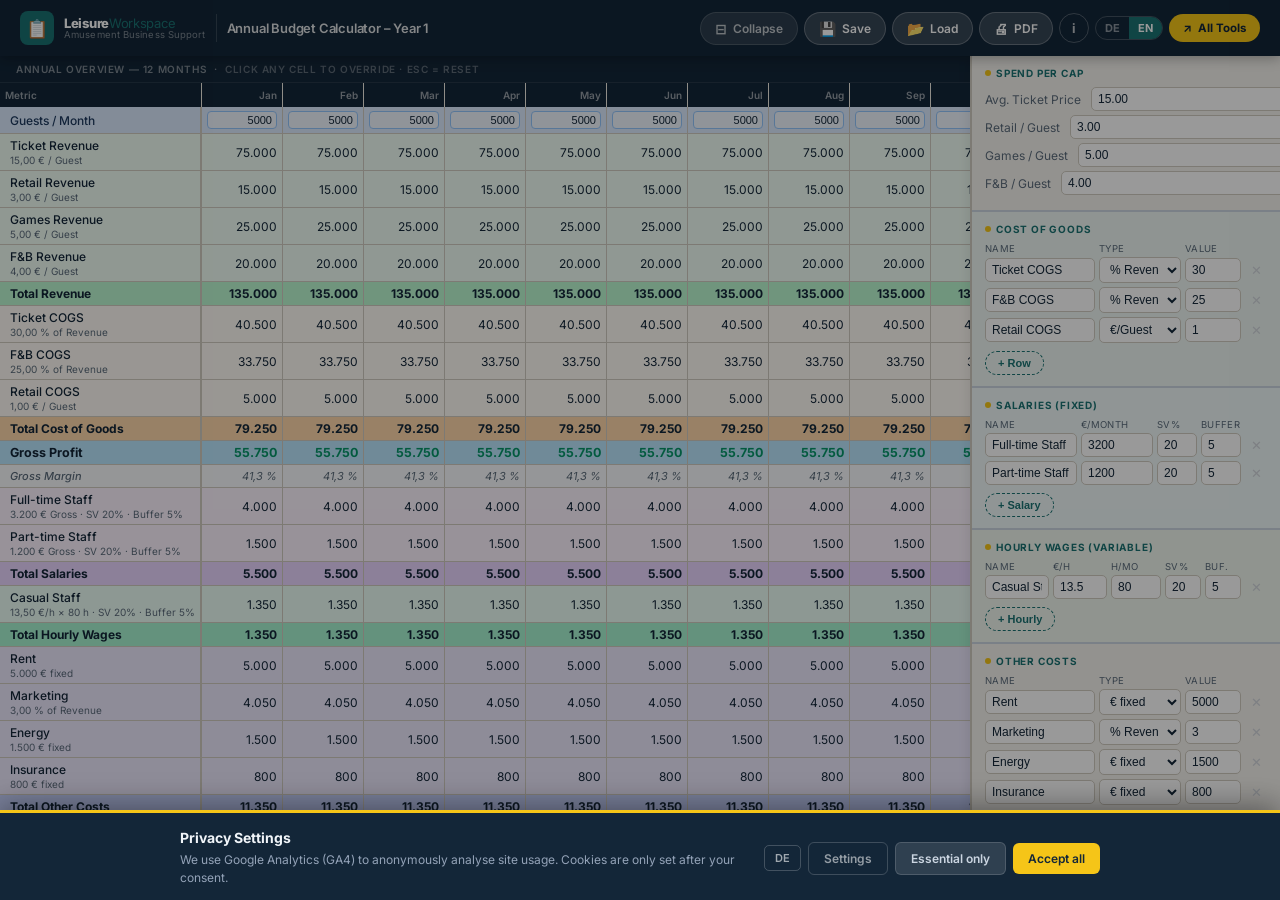
==== index.html @ 8afa0c5a "Redesign UI to match LeisureWorkspace brand + add EN/DE language switcher - Apply LeisureWorkspace c" ====
<!DOCTYPE html>
<html lang="de">
<head>
<meta charset="UTF-8">
<meta name="viewport" content="width=device-width, initial-scale=1.0">
<title>Annual Budget Calculator – LeisureWorkspace</title>
<link rel="preconnect" href="https://fonts.googleapis.com">
<link rel="preconnect" href="https://fonts.gstatic.com" crossorigin>
<link href="https://fonts.googleapis.com/css2?family=Inter:wght@400;500;600;700;800&display=swap" rel="stylesheet">

<!-- ═══ Google Tag (Consent Mode v2) ═══════════════════════════════════
     Ersetze G-XXXXXXXXXX durch deine echte GA4-Measurement-ID.
     Das Skript setzt standardmäßig KEINE Cookies (analytics_storage=denied).
     Cookies werden erst gesetzt, wenn der Nutzer im Banner zustimmt.
 ════════════════════════════════════════════════════════════════════════ -->
<script>
  window.dataLayer = window.dataLayer || [];
  function gtag(){dataLayer.push(arguments);}
  gtag('consent','default',{
    analytics_storage:    'denied',
    ad_storage:           'denied',
    ad_user_data:         'denied',
    ad_personalization:   'denied',
    wait_for_update:       500
  });
</script>
<script async src="https://www.googletagmanager.com/gtag/js?id=G-XXXXXXXXXX"></script>
<script>
  gtag('js', new Date());
  gtag('config','G-XXXXXXXXXX', { anonymize_ip: true });
</script>

<style>
*, *::before, *::after { box-sizing: border-box; margin: 0; padding: 0; }

:root {
  --bg:      #EDEAE0;
  --card:    #ffffff;
  --border:  #D0CBC0;
  --text:    #132638;
  --muted:   #5A6A7A;
  --shadow:  0 2px 8px rgba(19,38,56,.10);

  --lw-navy:   #132638;
  --lw-teal:   #1A7272;
  --lw-yellow: #F5C518;
  --lw-cream:  #EDEAE0;
  --lw-mint:   #C8E6D8;

  --c-guests-bg:#dbeafe; --c-guests-h:#1e3a5f;
  --c-rev-bg:   #f0fdf4;
  --c-rtot-bg:  #bbf7d0; --c-rev-h:#14532d;
  --c-cog-bg:   #fffbf5;
  --c-ctot-bg:  #fed7aa; --c-cog-h:#7c2d12; --c-cog-ac:#ea580c;
  --c-gp-bg:    #bae6fd; --c-gp-h:#0c4a6e;  --c-gp-ac:#0284c7;
  --c-wage-bg:  #fdf4ff;
  --c-stot-bg:  #e9d5ff;
  --c-hourly-bg:#ecfdf5;
  --c-htot-bg:  #a7f3d0;
  --c-opex-bg:  #ede9fe;
  --c-sktot-bg: #c7d2fe;
  --c-otot-bg:  #ddd6fe; --c-opex-h:#4c1d95; --c-opex-ac:#7c3aed;
  --c-ebitda-bg:#d1fae5; --c-ebitda-ac:#059669; --c-neg:#dc2626;
  --c-invest-bg:#f1f5f9;
  --c-cumul-bg: #e0f2fe;
  --c-roi-bg:   #fef9c3;
  --c-tot-col:  #e2e8f0;
}

/* ── App shell ──────────────────────────────────────── */
html, body { height: 100%; overflow: hidden; }
body {
  font-family: 'Inter', system-ui, -apple-system, sans-serif;
  font-size: 13px;
  color: var(--text);
  background: var(--bg);
  display: flex;
  flex-direction: column;
}

/* ── Top bar (LeisureWorkspace style) ───────────────── */
.topbar {
  flex-shrink: 0;
  display: flex;
  align-items: center;
  gap: 10px;
  height: 56px;
  padding: 0 20px;
  background: var(--lw-navy);
  color: #f1f5f9;
  box-shadow: 0 2px 12px rgba(0,0,0,.30);
  z-index: 50;
}

/* Logo block */
.lw-logo {
  display: flex; align-items: center; gap: 10px;
  flex-shrink: 0; text-decoration: none;
}
.lw-logo-icon {
  width: 34px; height: 34px; flex-shrink: 0;
  background: var(--lw-teal); border-radius: 8px;
  display: flex; align-items: center; justify-content: center;
  font-size: 18px;
}
.lw-logo-text { line-height: 1.1; }
.lw-logo-name {
  font-size: 13px; font-weight: 800; color: #fff;
  letter-spacing: -.3px;
}
.lw-logo-name span { color: var(--lw-teal); font-weight: 400; }
.lw-logo-sub {
  font-size: 9.5px; color: rgba(255,255,255,.45);
  font-weight: 400; letter-spacing: .1px;
}

.topbar-divider {
  width: 1px; height: 28px; background: rgba(255,255,255,.15);
  flex-shrink: 0;
}

.topbar-title {
  font-size: 13px; font-weight: 600;
  color: rgba(255,255,255,.85);
  letter-spacing: -.2px;
  margin-right: auto;
  white-space: nowrap; overflow: hidden; text-overflow: ellipsis;
}

/* Info button */
.btn-info {
  display: inline-flex; align-items: center; justify-content: center;
  width: 30px; height: 30px; flex-shrink: 0;
  border: 1.5px solid rgba(255,255,255,.25); border-radius: 50%;
  background: transparent; color: rgba(255,255,255,.7);
  font-size: 13px; font-weight: 700; font-family: inherit;
  cursor: pointer; transition: border-color .15s, color .15s;
}
.btn-info:hover { border-color: var(--lw-yellow); color: var(--lw-yellow); }

/* Language toggle */
.btn-lang {
  display: inline-flex; align-items: center; gap: 0;
  border: 1.5px solid rgba(255,255,255,.2); border-radius: 20px;
  overflow: hidden; flex-shrink: 0;
}
.btn-lang-opt {
  padding: 4px 9px; border: none; background: transparent;
  color: rgba(255,255,255,.5); font-size: 11px; font-weight: 700;
  font-family: inherit; cursor: pointer; transition: background .12s, color .12s;
}
.btn-lang-opt.active { background: var(--lw-teal); color: #fff; }

/* Back to menu button */
.btn-back {
  display: inline-flex; align-items: center; gap: 6px;
  padding: 7px 14px; border: none; border-radius: 22px;
  background: var(--lw-yellow); color: var(--lw-navy);
  font-size: 11.5px; font-weight: 700; font-family: inherit;
  cursor: pointer; white-space: nowrap; flex-shrink: 0;
  text-decoration: none; transition: filter .12s, transform .08s;
}
.btn-back:hover  { filter: brightness(.92); }
.btn-back:active { transform: scale(.95); }

/* ── Action buttons ─────────────────────────────────── */
.btn-act {
  display: inline-flex; align-items: center; gap: 6px;
  padding: 7px 14px;
  border: none; border-radius: 22px;
  font-size: 12px; font-weight: 600; font-family: inherit;
  cursor: pointer; white-space: nowrap;
  transition: filter .12s, transform .08s;
}
.btn-act:hover  { filter: brightness(.88); }
.btn-act:active { transform: scale(.95); }
.btn-act--save   { background: rgba(255,255,255,.15); color: #fff; border: 1.5px solid rgba(255,255,255,.25); }
.btn-act--load   { background: rgba(255,255,255,.15); color: #fff; border: 1.5px solid rgba(255,255,255,.25); }
.btn-act--pdf    { background: rgba(255,255,255,.15); color: #fff; border: 1.5px solid rgba(255,255,255,.25); }
.btn-act--toggle { background: rgba(255,255,255,.10); color: rgba(255,255,255,.7); border: 1.5px solid rgba(255,255,255,.15); }
.btn-act .ico    { font-size: 14px; }

/* ── App body ───────────────────────────────────────── */
.app-body {
  flex: 1;
  display: flex;
  min-height: 0;
  overflow: hidden;
}

/* ── Table panel (left) ─────────────────────────────── */
.table-panel {
  flex: 1;
  min-width: 0;
  display: flex;
  flex-direction: column;
  overflow: hidden;
}

.panel-hdr {
  flex-shrink: 0;
  padding: 7px 16px;
  background: var(--lw-navy);
  color: rgba(255,255,255,.45);
  font-size: 10px;
  font-weight: 600;
  text-transform: uppercase;
  letter-spacing: .6px;
  border-bottom: 1px solid rgba(255,255,255,.08);
}

.tbl-wrap {
  flex: 1;
  overflow: auto;
  -webkit-overflow-scrolling: touch;
}

.ov-hint {
  flex-shrink: 0;
  padding: 4px 14px;
  font-size: 10px;
  color: var(--muted);
  font-style: italic;
  background: var(--bg);
  border-top: 1px solid var(--border);
  min-height: 22px;
}

/* ── Table ──────────────────────────────────────────── */
table {
  border-collapse: collapse;
  min-width: 880px;
  width: 100%;
  font-size: 12px;
}

thead th {
  position: sticky; top: 0; z-index: 3;
  background: var(--lw-navy); color: rgba(255,255,255,.55);
  font-size: 10px; font-weight: 600;
  padding: 6px 5px;
  text-align: right; white-space: nowrap;
  border-right: 1px solid rgba(255,255,255,.08);
}
thead th:first-child {
  text-align: left;
  position: sticky; left: 0; z-index: 4;
  min-width: 160px;
  background: var(--lw-navy);
}
thead th.th-tot { background: #0A1E2E; color: #e2e8f0; }

tbody td {
  padding: 4px 5px; text-align: right; white-space: nowrap;
  border-right: 1px solid var(--border);
  border-bottom: 1px solid var(--border);
}
tbody td:first-child {
  text-align: left;
  position: sticky; left: 0;
  font-weight: 500; z-index: 1;
  border-right: 2px solid var(--border);
  padding-left: 10px;
}
tbody td.td-tot { background: var(--c-tot-col) !important; font-weight: 700; }
tbody td.neg    { color: var(--c-neg); }
tbody td.pos    { color: var(--c-ebitda-ac); }

/* guest inputs */
td.td-g input {
  width: 70px; padding: 2px 4px;
  font-size: 11px; text-align: right;
  border: 1px solid #93c5fd; border-radius: 4px;
  background: #eff6ff;
}

/* overridable cells */
td.ov-cell { cursor: pointer; }
td.ov-cell:hover { filter: brightness(.94); }
td.ov-cell.overridden { background: #fefce8 !important; }
td.ov-cell.overridden::after { content:'✎'; font-size:8px; opacity:.4; margin-left:2px; vertical-align:super; }
td.ov-cell.editing { background:#fff9c4 !important; padding:0 !important; }
td.ov-cell.editing input {
  width:100%; height:100%; padding:4px 5px; text-align:right;
  border:2px solid #f59e0b; border-radius:0; background:#fff9c4;
  font:inherit; -moz-appearance:textfield;
}
td.ov-cell.editing input::-webkit-inner-spin-button,
td.ov-cell.editing input::-webkit-outer-spin-button { -webkit-appearance:none; }

/* label hint (param sub-line) */
.lbl-hint {
  display: block; font-size: 10px; font-weight: 400;
  color: var(--muted); margin-top: 1px;
}

/* Row colours */
tr.tr-guests td { background: var(--c-guests-bg); color: var(--c-guests-h); }
tr.tr-rev    td { background: var(--c-rev-bg); }
tr.tr-rtot   td { background: var(--c-rtot-bg); font-weight:700; }
tr.tr-cog    td { background: var(--c-cog-bg); }
tr.tr-ctot   td { background: var(--c-ctot-bg); font-weight:700; }
tr.tr-gp     td { background: var(--c-gp-bg);  font-weight:700; font-size:12.5px; }
tr.tr-margin td { background: #f8fafc; color:var(--muted); font-style:italic; font-size:11px; }
tr.tr-wage   td { background: var(--c-wage-bg); }
tr.tr-stot   td { background: var(--c-stot-bg); font-weight:700; }
tr.tr-hourly td { background: var(--c-hourly-bg); }
tr.tr-htot   td { background: var(--c-htot-bg);  font-weight:700; }
tr.tr-opex   td { background: var(--c-opex-bg); }
tr.tr-sktot  td { background: var(--c-sktot-bg); font-weight:700; }
tr.tr-otot   td { background: var(--c-otot-bg); font-weight:700; font-size:12.5px; }
tr.tr-ebitda td { background: var(--c-ebitda-bg); font-weight:700; font-size:13px; }
tr.tr-sep    td { background: var(--lw-navy); height:4px; padding:0; }
tr.tr-invest td { background: var(--c-invest-bg); color:var(--muted); }
tr.tr-cumul  td { background: var(--c-cumul-bg); font-weight:600; }
tr.tr-roi    td { background: var(--c-roi-bg); font-weight:600; }
tr.tr-roi td.payback { background:#fbbf24 !important; color:#78350f; font-weight:700; }

/* sticky-col bg inherits row colour */
tr.tr-guests td:first-child { background:var(--c-guests-bg); }
tr.tr-rev    td:first-child { background:var(--c-rev-bg); }
tr.tr-rtot   td:first-child { background:var(--c-rtot-bg); }
tr.tr-cog    td:first-child { background:var(--c-cog-bg); }
tr.tr-ctot   td:first-child { background:var(--c-ctot-bg); }
tr.tr-gp     td:first-child { background:var(--c-gp-bg); }
tr.tr-margin td:first-child { background:#f8fafc; }
tr.tr-wage   td:first-child { background:var(--c-wage-bg); }
tr.tr-stot   td:first-child { background:var(--c-stot-bg); }
tr.tr-hourly td:first-child { background:var(--c-hourly-bg); }
tr.tr-htot   td:first-child { background:var(--c-htot-bg); }
tr.tr-opex   td:first-child { background:var(--c-opex-bg); }
tr.tr-sktot  td:first-child { background:var(--c-sktot-bg); }
tr.tr-otot   td:first-child { background:var(--c-otot-bg); }
tr.tr-ebitda td:first-child { background:var(--c-ebitda-bg); }
tr.tr-invest td:first-child { background:var(--c-invest-bg); }
tr.tr-cumul  td:first-child { background:var(--c-cumul-bg); }
tr.tr-roi    td:first-child { background:var(--c-roi-bg); }

/* total-col accent */
tr.tr-guests td.td-tot { background:#bfdbfe !important; }
tr.tr-rtot   td.td-tot { background:#86efac !important; }
tr.tr-ctot   td.td-tot { background:#fdba74 !important; }
tr.tr-gp     td.td-tot { background:#7dd3fc !important; }
tr.tr-stot   td.td-tot { background:#d8b4fe !important; }
tr.tr-htot   td.td-tot { background:#6ee7b7 !important; }
tr.tr-sktot  td.td-tot { background:#a5b4fc !important; }
tr.tr-otot   td.td-tot { background:#c4b5fd !important; }
tr.tr-ebitda td.td-tot { background:#6ee7b7 !important; }
tr.tr-cumul  td.td-tot { background:#7dd3fc !important; }
tr.tr-roi    td.td-tot { background:#fde68a !important; }

/* ── Collapse detail rows ───────────────────────────── */
#tblBody.collapsed tr.tr-rev,
#tblBody.collapsed tr.tr-cog,
#tblBody.collapsed tr.tr-wage,
#tblBody.collapsed tr.tr-stot,
#tblBody.collapsed tr.tr-hourly,
#tblBody.collapsed tr.tr-htot,
#tblBody.collapsed tr.tr-opex,
#tblBody.collapsed tr.tr-sktot,
#tblBody.collapsed tr.tr-margin { display: none; }

/* ── Config sidebar (right) ─────────────────────── */
.config-bar {
  width: 310px;
  flex-shrink: 0;
  overflow-y: auto;
  background: var(--card);
  border-left: 2px solid var(--border);
  box-shadow: -3px 0 10px rgba(0,0,0,.07);
}

.cfg-section {
  padding: 11px 13px;
  border-bottom: 2px solid #cbd5e1;
}
.cfg-section:last-child { border-bottom: none; }

/* Per-section background colours – LeisureWorkspace palette */
.config-bar > .cfg-section:nth-child(1) { background: #F5F3EE; } /* Spend per Cap – cream */
.config-bar > .cfg-section:nth-child(2) { background: #EDF6F2; } /* Wareneinsatz – mint */
.config-bar > .cfg-section:nth-child(3) { background: #EFF8F8; } /* Gehälter – teal-tint */
.config-bar > .cfg-section:nth-child(4) { background: #F0F7EF; } /* Variable Löhne – soft green */
.config-bar > .cfg-section:nth-child(5) { background: #F5F3EE; } /* Sonstige Kosten – cream */
.config-bar > .cfg-section:nth-child(6) { background: #FDF9E8; } /* Investition – yellow-tint */

.cfg-title {
  font-size: 10px; font-weight: 700;
  text-transform: uppercase; letter-spacing: .8px;
  color: var(--lw-teal);
  margin-bottom: 8px;
  display: flex; align-items: center; gap: 5px;
}
.cfg-title::before {
  content: ''; display: inline-block;
  width: 6px; height: 6px; border-radius: 50%;
  background: var(--lw-yellow); flex-shrink: 0;
}
.cfg-title--cog  { color: var(--lw-teal); }
.cfg-title--opex { color: var(--lw-teal); }
.cfg-title--wage { color: var(--lw-teal); }

/* label + input pairs */
.cfg-field {
  display: flex; align-items: center; gap: 8px;
  margin-bottom: 4px;
}
.cfg-field label {
  flex: 1; font-size: 12px; color: var(--muted);
  text-align: right; padding-right: 2px;
  white-space: nowrap;
}
.cfg-field input { width: 50px; flex-shrink: 0; }

/* dynamic rows in sidebar */
.drow { display: grid; gap: 4px; margin-bottom: 4px; align-items: center; }
.drow--std    { grid-template-columns: 1fr 82px 56px 22px; }
.drow--salary { grid-template-columns: 1fr 72px 40px 40px 22px; }
.drow--hourly { grid-template-columns: 1fr 54px 50px 36px 36px 22px; }

.col-hd {
  display: grid; gap: 4px; margin-bottom: 3px;
  font-size: 9.5px; color: var(--muted);
  text-transform: uppercase; letter-spacing: .3px;
}
.col-hd--std    { grid-template-columns: 1fr 82px 56px 22px; }
.col-hd--salary { grid-template-columns: 1fr 72px 40px 40px 22px; }
.col-hd--hourly { grid-template-columns: 1fr 54px 50px 36px 36px 22px; }

/* inputs */
input[type="number"], input[type="text"], select {
  width: 100%; padding: 4px 6px;
  border: 1px solid var(--border); border-radius: 5px;
  font-size: 12px; background: #fff; color: var(--text);
  -moz-appearance: textfield;
}
input[type="number"]::-webkit-inner-spin-button,
input[type="number"]::-webkit-outer-spin-button { -webkit-appearance: none; }
input:focus, select:focus { outline: none; border-color: #94a3b8; }

.btn-del {
  border: none; background: none; cursor: pointer;
  color: #d1d5db; font-size: 13px; padding: 2px;
  border-radius: 4px; line-height: 1;
  display: flex; align-items: center; justify-content: center;
  transition: color .12s, background .12s;
}
.btn-del:hover { color: var(--c-neg); background: #fee2e2; }

.btn-add {
  display: inline-flex; align-items: center; gap: 4px;
  padding: 5px 12px; border: 1.5px dashed var(--lw-teal);
  border-radius: 20px; font-size: 11px; font-weight: 600;
  cursor: pointer; background: transparent; color: var(--lw-teal);
  transition: background .12s; margin-top: 4px;
}
.btn-add:hover { background: rgba(26,114,114,.07); }
.btn-add--cog  { border-color: var(--lw-teal); color: var(--lw-teal); }
.btn-add--opex { border-color: var(--lw-teal); color: var(--lw-teal); }
.btn-add--wage { border-color: var(--lw-teal); color: var(--lw-teal); }

/* ── Toast ──────────────────────────────────────── */
.toast {
  position: fixed; bottom: 24px; left: 50%;
  transform: translateX(-50%);
  padding: 8px 20px; border-radius: 9px;
  font-size: 12px; font-weight: 500; color: #fff;
  z-index: 9999; pointer-events: none; white-space: nowrap;
  animation: tin .18s ease, tout .28s ease 1.8s forwards;
}
.toast--ok  { background: #1e293b; }
.toast--err { background: var(--c-neg); }
@keyframes tin  { from { opacity:0; transform:translateX(-50%) translateY(6px); } to { opacity:1; transform:translateX(-50%) translateY(0); } }
@keyframes tout { from { opacity:1; } to { opacity:0; } }

/* ── Info Modal ─────────────────────────────────── */
.info-overlay {
  position: fixed; inset: 0; z-index: 9100;
  background: rgba(19,38,56,.55);
  display: flex; align-items: center; justify-content: center;
  padding: 20px;
}
.info-modal {
  background: #fff; border-radius: 16px;
  max-width: 520px; width: 100%;
  box-shadow: 0 20px 60px rgba(19,38,56,.3);
  overflow: hidden;
  animation: modal-in .2s ease;
}
@keyframes modal-in { from { opacity:0; transform:translateY(10px); } to { opacity:1; transform:translateY(0); } }
.info-modal-hdr {
  background: var(--lw-navy); color: #fff;
  padding: 20px 24px 18px;
  display: flex; align-items: flex-start; gap: 14px;
}
.info-modal-icon {
  width: 40px; height: 40px; flex-shrink: 0;
  background: var(--lw-teal); border-radius: 10px;
  display: flex; align-items: center; justify-content: center;
  font-size: 20px;
}
.info-modal-title { font-size: 17px; font-weight: 800; letter-spacing: -.3px; margin-bottom: 2px; }
.info-modal-sub   { font-size: 11px; color: rgba(255,255,255,.5); font-weight: 400; }
.info-modal-close {
  margin-left: auto; flex-shrink: 0;
  background: rgba(255,255,255,.12); border: none; border-radius: 50%;
  width: 28px; height: 28px; display: flex; align-items: center; justify-content: center;
  color: rgba(255,255,255,.7); font-size: 14px; cursor: pointer;
  transition: background .12s;
}
.info-modal-close:hover { background: rgba(255,255,255,.22); }
.info-modal-body { padding: 22px 24px 24px; }
.info-label {
  font-size: 9.5px; font-weight: 700; text-transform: uppercase;
  letter-spacing: .8px; color: var(--lw-teal); margin-bottom: 5px;
  display: flex; align-items: center; gap: 5px;
}
.info-label::before {
  content: ''; display: inline-block;
  width: 5px; height: 5px; border-radius: 50%; background: var(--lw-yellow);
}
.info-section { margin-bottom: 16px; }
.info-section p { font-size: 13px; line-height: 1.6; color: var(--muted); }
.info-section strong { color: var(--text); }
.info-modal-footer {
  border-top: 1px solid var(--border);
  padding: 14px 24px;
  display: flex; gap: 10px; align-items: center;
}
.info-footer-logo {
  font-size: 11px; color: var(--muted); margin-right: auto;
}
.info-footer-logo strong { color: var(--lw-navy); }
.btn-lw-primary {
  display: inline-flex; align-items: center; gap: 6px;
  padding: 8px 16px; border: none; border-radius: 22px;
  background: var(--lw-yellow); color: var(--lw-navy);
  font-size: 12px; font-weight: 700; font-family: inherit;
  cursor: pointer; text-decoration: none;
  transition: filter .12s;
}
.btn-lw-primary:hover { filter: brightness(.92); }

/* ── Cookie Banner ──────────────────────────────── */
.cb-overlay {
  position: fixed; inset: 0; z-index: 9000;
  background: rgba(0,0,0,.4);
  display: flex; align-items: flex-end;
}
.cb-banner {
  width: 100%;
  background: var(--lw-navy); color: #f1f5f9;
  border-top: 3px solid var(--lw-yellow);
  box-shadow: 0 -4px 28px rgba(0,0,0,.4);
  font-size: 13px;
  animation: cb-up .2s ease;
}
@keyframes cb-up { from { transform:translateY(100%); } to { transform:translateY(0); } }

.cb-inner {
  max-width: 960px; margin: 0 auto;
  padding: 16px 20px 12px;
  display: flex; gap: 20px; align-items: center; flex-wrap: wrap;
}
.cb-text { flex: 1; min-width: 220px; }
.cb-title { font-size: 14px; font-weight: 700; margin-bottom: 5px; }
.cb-desc  { font-size: 12px; color: #94a3b8; line-height: 1.55; }
.cb-desc a { color: #60a5fa; }

.cb-actions {
  display: flex; gap: 7px; flex-wrap: wrap;
  flex-shrink: 0; align-items: center;
}
.cb-btn {
  padding: 8px 15px; border: none; border-radius: 6px;
  font-size: 12px; font-weight: 600; font-family: inherit;
  cursor: pointer; white-space: nowrap; transition: filter .12s;
}
.cb-btn:hover { filter: brightness(.88); }
.cb-btn--accept   { background: var(--lw-yellow); color: var(--lw-navy); }
.cb-btn--reject   { background: rgba(255,255,255,.12); color: #cbd5e1; border: 1px solid rgba(255,255,255,.15); }
.cb-btn--settings { background: transparent; color: rgba(255,255,255,.55); border: 1px solid rgba(255,255,255,.18); }
.cb-btn--save     { background: var(--lw-teal); color: #fff; }
.cb-btn--lang     { background: transparent; color: rgba(255,255,255,.6); border: 1px solid rgba(255,255,255,.2);
                    font-size: 11px; padding: 5px 10px; border-radius: 5px; }

.cb-settings {
  max-width: 960px; margin: 0 auto;
  padding: 0 20px 14px;
  border-top: 1px solid #334155;
}
.cb-cat {
  display: flex; align-items: flex-start; gap: 14px;
  padding: 11px 0; border-bottom: 1px solid rgba(255,255,255,.08);
}
.cb-cat:last-child { border-bottom: none; }
.cb-cat-info { flex: 1; }
.cb-cat-name { font-size: 12px; font-weight: 600; margin-bottom: 3px; }
.cb-cat-desc { font-size: 11px; color: #64748b; line-height: 1.45; }
.cb-cat-desc a { color: #60a5fa; }
.cb-settings-footer {
  padding-top: 10px; display: flex; justify-content: flex-end; gap: 8px;
}

/* Toggle switch */
.cb-toggle { flex-shrink: 0; position: relative; width: 38px; height: 22px; margin-top: 1px; }
.cb-toggle input { opacity:0; width:0; height:0; }
.cb-slider {
  position: absolute; inset: 0; cursor: pointer;
  background: #334155; border-radius: 22px; transition: background .2s;
}
.cb-slider::before {
  content:''; position:absolute;
  left:3px; top:3px; width:16px; height:16px;
  border-radius:50%; background:#fff; transition:transform .2s;
}
.cb-toggle input:checked  + .cb-slider               { background: var(--lw-teal); }
.cb-toggle input:checked  + .cb-slider::before        { transform: translateX(16px); }
.cb-toggle input:disabled + .cb-slider                { opacity: .55; cursor: not-allowed; }

/* Reopen pill */
.cb-reopen {
  position: fixed; bottom: 14px; left: 14px; z-index: 8999;
  background: var(--lw-navy); color: rgba(255,255,255,.6);
  border: 1px solid rgba(255,255,255,.15); border-radius: 22px;
  padding: 6px 13px; font-size: 11px; font-weight: 600;
  cursor: pointer; display: flex; align-items: center; gap: 6px;
  box-shadow: 0 2px 8px rgba(0,0,0,.3); transition: filter .12s;
}
.cb-reopen:hover { filter: brightness(1.2); }

/* ── Mobile bottom tab bar (hidden on desktop) ──────── */
.mobile-tabbar {
  display: none;
  flex-shrink: 0;
  background: var(--lw-navy);
  border-top: 1px solid rgba(255,255,255,.08);
  z-index: 45;
}
.mob-tab {
  flex: 1; padding: 9px 8px 7px;
  display: flex; flex-direction: column; align-items: center; gap: 3px;
  border: none; border-top: 2.5px solid transparent;
  background: transparent; color: rgba(255,255,255,.4);
  font-size: 10px; font-weight: 600; font-family: inherit;
  cursor: pointer; text-transform: uppercase; letter-spacing: .4px;
  transition: color .12s;
}
.mob-tab.active { color: var(--lw-yellow); border-top-color: var(--lw-yellow); }
.mob-tab-ico { font-size: 18px; line-height: 1.1; }

/* ── Mobile layout ──────────────────────────────────── */
@media (max-width: 768px) {
  html, body { height: 100dvh; }

  /* Compact topbar */
  .topbar { padding: 0 10px; gap: 5px; height: 50px; }
  .topbar-title { font-size: 11px; letter-spacing: -.2px; }
  .lw-logo-sub { display: none; }
  .lw-logo-name { font-size: 11px; }
  .lw-logo-icon { width: 28px; height: 28px; font-size: 15px; }
  .topbar-divider { display: none; }
  .btn-back { padding: 5px 10px; font-size: 10px; }
  .btn-act { padding: 6px 9px; font-size: 11px; gap: 3px; }
  .btn-lbl { display: none; } /* icon-only on mobile */

  /* Stack panels, each fills the full remaining body */
  .app-body { flex-direction: column; overflow: visible; }
  .table-panel { flex: 1; min-height: 0; }

  /* Config bar: full-width, hidden by default on mobile */
  .config-bar {
    width: 100%; border-left: none;
    border-top: 2px solid var(--border);
    display: none; flex: 1; min-height: 0;
  }
  .config-bar.mob-show { display: block; overflow-y: auto; }

  /* Hide table panel when config tab is active */
  .table-panel.mob-hide { display: none; }

  /* Show mobile tab bar */
  .mobile-tabbar { display: flex; }

  /* Cookie pill sits above the tab bar */
  .cb-reopen { bottom: 62px; }

  /* Smaller table cells */
  table { font-size: 11px; min-width: 540px; }
  thead th { font-size: 9px; padding: 4px 3px; }
  tbody td { font-size: 11px; padding: 3px 4px; }
  tbody td:first-child { min-width: 120px; font-size: 10px; padding-left: 7px; }
  td.td-g input { width: 56px; font-size: 10px; }
  .lbl-hint { display: none; } /* save space on mobile */

  /* Compact config sections */
  .cfg-section { padding: 9px 11px; }
  .panel-hdr { font-size: 9px; }
}

/* ── Print / PDF ────────────────────────────────── */
@media print {
  @page { size: A4 landscape; margin: 5mm 7mm; }

  * { -webkit-print-color-adjust: exact !important; print-color-adjust: exact !important; }

  html, body {
    height: auto !important; overflow: visible !important;
    background: #fff !important; font-size: 9px;
  }

  .topbar { background: var(--lw-navy) !important; height: auto; padding: 5px 12px; }
  .topbar-title { font-size: 12px; color: #f1f5f9 !important; }
  .topbar-actions, .no-print { display: none !important; }

  .app-body { display: block; height: auto; overflow: visible; }

  .config-bar { display: none !important; }

  /* Show table panel even if mobile hid it */
  .table-panel, .table-panel.mob-hide { display: block !important; overflow: visible; height: auto; }
  .panel-hdr { padding: 4px 10px; font-size: 8.5px; }
  .tbl-wrap { overflow: visible; height: auto; }
  .ov-hint { display: none; }

  table {
    min-width: unset !important; width: 100% !important;
    font-size: 8.5px !important;
    break-inside: avoid; page-break-inside: avoid;
  }
  thead th { position: static !important; padding: 3px 3px !important; font-size: 8px !important; background: #132638 !important; color: #94a3b8 !important; }
  tbody td { position: static !important; padding: 2px 3px !important; font-size: 8.5px !important; }
  tbody td:first-child { min-width: unset !important; max-width: 140px; font-size: 8px !important; }
  .lbl-hint { display: none !important; }
  td.td-g input { border: none !important; background: transparent !important; width: 46px !important; font-size: 8px !important; pointer-events: none; }
  td.ov-cell.overridden::after { display: none !important; }

  /* keep all rows visible in print regardless of collapse state */
  #tblBody.collapsed tr.tr-rev,
  #tblBody.collapsed tr.tr-cog,
  #tblBody.collapsed tr.tr-wage,
  #tblBody.collapsed tr.tr-stot,
  #tblBody.collapsed tr.tr-hourly,
  #tblBody.collapsed tr.tr-htot,
  #tblBody.collapsed tr.tr-opex,
  #tblBody.collapsed tr.tr-sktot,
  #tblBody.collapsed tr.tr-margin { display: table-row !important; }

  tr.tr-guests td { background: #dbeafe !important; }
  tr.tr-rev    td { background: #f0fdf4 !important; }
  tr.tr-rtot   td { background: #bbf7d0 !important; }
  tr.tr-cog    td { background: #fffbf5 !important; }
  tr.tr-ctot   td { background: #fed7aa !important; }
  tr.tr-gp     td { background: #bae6fd !important; }
  tr.tr-margin td { background: #f8fafc !important; }
  tr.tr-wage   td { background: #fdf4ff !important; }
  tr.tr-stot   td { background: #e9d5ff !important; }
  tr.tr-hourly td { background: #ecfdf5 !important; }
  tr.tr-htot   td { background: #a7f3d0 !important; }
  tr.tr-opex   td { background: #ede9fe !important; }
  tr.tr-sktot  td { background: #c7d2fe !important; }
  tr.tr-otot   td { background: #ddd6fe !important; }
  tr.tr-ebitda td { background: #d1fae5 !important; }
  tr.tr-sep    td { background: #132638 !important; }
  tr.tr-invest td { background: #f1f5f9 !important; }
  tr.tr-cumul  td { background: #e0f2fe !important; }
  tr.tr-roi    td { background: #fef9c3 !important; }
  tbody td.td-tot { background: #e2e8f0 !important; }
}
</style>
</head>
<body>

<!-- ════════════ TOP BAR ════════════ -->
<header class="topbar">
  <!-- Logo -->
  <a class="lw-logo no-print" href="https://leisureworkspace.com" target="_blank" rel="noopener" title="LeisureWorkspace">
    <div class="lw-logo-icon">📋</div>
    <div class="lw-logo-text">
      <div class="lw-logo-name">Leisure<span>Workspace</span></div>
      <div class="lw-logo-sub">Amusement Business Support</div>
    </div>
  </a>
  <div class="topbar-divider no-print"></div>

  <!-- Tool title -->
  <span class="topbar-title" id="headerTitle">Annual Budget Calculator – Year 1</span>

  <!-- Actions -->
  <div class="topbar-actions no-print" style="display:flex;gap:6px;align-items:center;flex-shrink:0;">
    <button class="btn-act btn-act--toggle" id="collapseBtn" onclick="toggleCollapse()">
      <span class="ico">⊟</span><span class="btn-lbl" id="lblCollapse"> Einklappen</span>
    </button>
    <button class="btn-act btn-act--save" onclick="saveData()">
      <span class="ico">💾</span><span class="btn-lbl" id="lblSave"> Speichern</span>
    </button>
    <button class="btn-act btn-act--load" onclick="el('fileInput').click()">
      <span class="ico">📂</span><span class="btn-lbl" id="lblLoad"> Laden</span>
    </button>
    <input type="file" id="fileInput" accept=".json" style="display:none" onchange="loadData(event)">
    <button class="btn-act btn-act--pdf" onclick="exportPDF()">
      <span class="ico">🖨</span><span class="btn-lbl" id="lblPdf"> PDF</span>
    </button>

    <!-- Info button -->
    <button class="btn-info" onclick="showInfoModal()" id="infoBtn" title="Info">i</button>

    <!-- Language toggle -->
    <div class="btn-lang" role="group">
      <button class="btn-lang-opt" id="langDE" onclick="setLang('de')">DE</button>
      <button class="btn-lang-opt" id="langEN" onclick="setLang('en')">EN</button>
    </div>

    <!-- Back to menu -->
    <a class="btn-back" href="https://leisureworkspace.com" target="_blank" rel="noopener" id="btnBack">
      ↗ <span id="lblBack">Tools</span>
    </a>
  </div>
</header>

<!-- ════════════ INFO MODAL ════════════ -->
<div id="infoOverlay" class="info-overlay" style="display:none" role="dialog" aria-modal="true" onclick="if(event.target===this)hideInfoModal()">
  <div class="info-modal">
    <div class="info-modal-hdr">
      <div class="info-modal-icon">📊</div>
      <div>
        <div class="info-modal-title" id="infoTitle">Annual Budget Calculator</div>
        <div class="info-modal-sub" id="infoSub">LeisureWorkspace · Amusement Business Support</div>
      </div>
      <button class="info-modal-close" onclick="hideInfoModal()">✕</button>
    </div>
    <div class="info-modal-body">
      <div class="info-section">
        <div class="info-label" id="infoAboutLabel">About this tool</div>
        <p id="infoAboutText">Plan your first year of operations month by month. Enter guest numbers, spend per cap, wages and costs — the calculator gives you revenue, gross profit, EBITDA and ROI at a glance. Click any cell to override a value manually.</p>
      </div>
      <div class="info-section">
        <div class="info-label" id="infoMakerLabel">About the maker</div>
        <p id="infoMakerText"><strong>Stefan Burian</strong> — 20+ years of leisure attraction experience across operations, people development and guest experience. LeisureWorkspace translates that practical knowledge into tools other attraction professionals can use.</p>
      </div>
    </div>
    <div class="info-modal-footer">
      <span class="info-footer-logo"><strong>Leisure</strong>Workspace · Amusement Business Support</span>
      <a class="btn-lw-primary" href="https://leisureworkspace.com" target="_blank" rel="noopener" id="infoMoreBtn">All tools ↗</a>
    </div>
  </div>
</div>

<!-- ════════════ APP BODY ════════════ -->
<div class="app-body">

  <!-- ── Table panel (left, scrollable) ── -->
  <main class="table-panel">
    <div class="panel-hdr"><span id="panelHdrTitle">Annual Overview — 12 Months</span> &nbsp;·&nbsp; <span class="no-print" id="panelHdrHint" style="opacity:.7">Click any cell to override · Esc = reset</span></div>
    <div class="tbl-wrap">
      <table>
        <thead id="tblHead"></thead>
        <tbody id="tblBody"></tbody>
      </table>
    </div>
    <div class="ov-hint" id="ovHint"></div>
  </main>

  <!-- ── Config sidebar (right, scrollable) ── -->
  <aside class="config-bar">

    <!-- Spend per Cap -->
    <div class="cfg-section">
      <div class="cfg-title" id="cfgTitleSpc">Spend per Cap</div>
      <div class="cfg-field"><label id="lblTicket">Avg. Ticket Price</label><input type="number" id="ticketPrice" value="15.00" min="0" step="0.5"></div>
      <div class="cfg-field"><label id="lblRetail">Retail / Guest</label><input type="number" id="retailPrice" value="3.00"  min="0" step="0.5"></div>
      <div class="cfg-field"><label id="lblGames">Games / Guest</label> <input type="number" id="gamesPrice"  value="5.00"  min="0" step="0.5"></div>
      <div class="cfg-field"><label id="lblFb">F&amp;B / Guest</label>   <input type="number" id="fbPrice"   value="4.00"  min="0" step="0.5"></div>
    </div>

    <!-- Wareneinsatz -->
    <div class="cfg-section">
      <div class="cfg-title cfg-title--cog" id="cfgTitleCog">Cost of Goods</div>
      <div class="col-hd col-hd--std" id="colHdCog"><span id="hdCogName">Name</span><span id="hdCogType">Type</span><span id="hdCogVal">Value</span><span></span></div>
      <div id="cogRows"></div>
      <button class="btn-add btn-add--cog" id="btnAddCog" onclick="addCogRow()">+ Row</button>
    </div>

    <!-- Gehälter (Fixkosten) -->
    <div class="cfg-section">
      <div class="cfg-title cfg-title--wage" id="cfgTitleSalary">Salaries (Fixed)</div>
      <div class="col-hd col-hd--salary" id="colHdSalary"><span id="hdSalName">Name</span><span id="hdSalWage">€/Month</span><span>SV%</span><span id="hdSalBuf">Buffer</span><span></span></div>
      <div id="salaryRows"></div>
      <button class="btn-add btn-add--wage" id="btnAddSalary" onclick="addSalaryRow()">+ Salary</button>
    </div>

    <!-- Variable Löhne (Stundenlohn) -->
    <div class="cfg-section">
      <div class="cfg-title cfg-title--wage" id="cfgTitleHourly">Hourly Wages (Variable)</div>
      <div class="col-hd col-hd--hourly" id="colHdHourly"><span id="hdHrName">Name</span><span id="hdHrRate">€/h</span><span id="hdHrHours">h/mo</span><span>SV%</span><span id="hdHrBuf">Buf.</span><span></span></div>
      <div id="hourlyRows"></div>
      <button class="btn-add btn-add--wage" id="btnAddHourly" onclick="addHourlyRow()">+ Hourly</button>
    </div>

    <!-- Sonstige Kosten -->
    <div class="cfg-section">
      <div class="cfg-title cfg-title--opex" id="cfgTitleOpex">Other Costs</div>
      <div class="col-hd col-hd--std" id="colHdOpex"><span id="hdOpexName">Name</span><span id="hdOpexType">Type</span><span id="hdOpexVal">Value</span><span></span></div>
      <div id="opexRows"></div>
      <button class="btn-add btn-add--opex" id="btnAddOpex" onclick="addOpexRow()">+ Row</button>
    </div>

    <!-- Investition -->
    <div class="cfg-section">
      <div class="cfg-title" id="cfgTitleInvest">Investment</div>
      <div class="cfg-field"><label id="lblInvestTotal">Total Investment</label><input type="number" id="investTotal" value="0" min="0" step="1000"></div>
    </div>

  </aside>
</div><!-- app-body -->

<!-- ════════════ MOBILE TAB BAR ════════════ -->
<nav class="mobile-tabbar no-print" id="mobileTabbar" aria-label="Switch view">
  <button class="mob-tab active" id="tabTable" onclick="mobTab('table')">
    <span class="mob-tab-ico">📊</span><span id="tabLblTable">Overview</span>
  </button>
  <button class="mob-tab" id="tabConfig" onclick="mobTab('config')">
    <span class="mob-tab-ico">⚙️</span><span id="tabLblConfig">Inputs</span>
  </button>
</nav>

<script>
// ── Language / i18n ────────────────────────────────────────────────────
let appLang = (navigator.language||'').toLowerCase().startsWith('de') ? 'de' : 'en';

const I18N = {
  en: {
    months: ['Jan','Feb','Mar','Apr','May','Jun','Jul','Aug','Sep','Oct','Nov','Dec'],
    typeOpts: `<option value="pct">% Revenue</option><option value="perGuest">€/Guest</option><option value="fixed">€ fixed</option>`,
    headerTitle: 'Annual Budget Calculator – Year 1',
    lblCollapse: ' Collapse', lblExpand: ' Expand',
    lblSave: ' Save', lblLoad: ' Load', lblPdf: ' PDF',
    lblBack: 'All Tools',
    panelHdrTitle: 'Annual Overview — 12 Months',
    panelHdrHint: 'Click any cell to override · Esc = reset',
    cfgTitleSpc: 'Spend per Cap', cfgTitleCog: 'Cost of Goods',
    cfgTitleSalary: 'Salaries (Fixed)', cfgTitleHourly: 'Hourly Wages (Variable)',
    cfgTitleOpex: 'Other Costs', cfgTitleInvest: 'Investment',
    lblTicket: 'Avg. Ticket Price', lblRetail: 'Retail / Guest',
    lblGames: 'Games / Guest', lblFb: 'F&B / Guest',
    lblInvestTotal: 'Total Investment',
    hdCogName: 'Name', hdCogType: 'Type', hdCogVal: 'Value',
    hdSalName: 'Name', hdSalWage: '€/Month', hdSalBuf: 'Buffer',
    hdHrName: 'Name', hdHrRate: '€/h', hdHrHours: 'h/mo', hdHrBuf: 'Buf.',
    hdOpexName: 'Name', hdOpexType: 'Type', hdOpexVal: 'Value',
    btnAddCog: '+ Row', btnAddSalary: '+ Salary', btnAddHourly: '+ Hourly', btnAddOpex: '+ Row',
    tabLblTable: 'Overview', tabLblConfig: 'Inputs',
    infoTitle: 'Annual Budget Calculator',
    infoSub: 'LeisureWorkspace · Amusement Business Support',
    infoAboutLabel: 'About this tool',
    infoAboutText: 'Plan your first year of operations month by month. Enter guest numbers, spend per cap, wages and costs — the calculator gives you revenue, gross profit, EBITDA and ROI at a glance. Click any cell to override a value manually.',
    infoMakerLabel: 'About the maker',
    infoMakerText: '<strong>Stefan Burian</strong> — 20+ years of leisure attraction experience across operations, people development and guest experience. LeisureWorkspace translates that practical knowledge into tools other attraction professionals can use.',
    infoMoreBtn: 'All tools ↗',
    rowGuests: 'Guests / Month',
    rowTicket: 'Ticket Revenue', rowRetail: 'Retail Revenue', rowGames: 'Games Revenue', rowFb: 'F&B Revenue',
    rowRevTot: 'Total Revenue', rowCogTot: 'Total Cost of Goods', rowGP: 'Gross Profit',
    rowGPMargin: 'Gross Margin', rowSalTot: 'Total Salaries', rowHrTot: 'Total Hourly Wages',
    rowOpexTot: 'Total Other Costs', rowOpexAll: 'Total Operating Costs',
    rowEbitda: 'EBITDA', rowEbitdaMargin: 'EBITDA Margin',
    rowInvest: 'Total Investment', rowCumul: 'Cum. EBITDA', rowRoi: 'ROI (cumulated)',
    rowKennzahl: 'Metric', rowYear: 'Year',
    typeHintPct: '% of Revenue', typeHintGuest: '€ / Guest', typeHintFixed: '€ fixed',
    hintsalary: 'Gross · SV', hintBuffer: '· Buffer',
    hintHourly: '/h ×', hintHours: 'h · SV', hintBuf: '· Buffer',
    toastSaved: '✓ File downloading', toastLoaded: '✓ File loaded',
    toastSaveFail: 'Save failed', toastLoadFail: 'Load failed',
    paybackReached: 'Break-even reached in', paybackMonth: 'Month',
    paybackAnnRoi: '· Annual ROI',
    paybackNot: 'Investment', paybackNot2: 'not recovered in Year 1 · Annual ROI',
    overrideHint: 'cell', overrideHints: 'cells', overrideManual: 'manually overridden',
    placeholderName: 'Name',
    placeholderSalary: 'e.g. Manager',
    placeholderHourly: 'e.g. Part-time',
  },
  de: {
    months: ['Jan','Feb','Mär','Apr','Mai','Jun','Jul','Aug','Sep','Okt','Nov','Dez'],
    typeOpts: `<option value="pct">% Umsatz</option><option value="perGuest">€/Gast</option><option value="fixed">€ fix</option>`,
    headerTitle: 'Business-Rechner – Jahr 1',
    lblCollapse: ' Einklappen', lblExpand: ' Ausklappen',
    lblSave: ' Speichern', lblLoad: ' Laden', lblPdf: ' PDF',
    lblBack: 'Alle Tools',
    panelHdrTitle: 'Jahresübersicht — alle 12 Monate',
    panelHdrHint: 'Zellen anklicken zum Überschreiben · Esc = zurücksetzen',
    cfgTitleSpc: 'Spend per Cap', cfgTitleCog: 'Wareneinsatz',
    cfgTitleSalary: 'Gehälter (Fixkosten)', cfgTitleHourly: 'Variable Löhne (Stundenlohn)',
    cfgTitleOpex: 'Sonstige Kosten', cfgTitleInvest: 'Investition',
    lblTicket: 'Ø Ticketpreis', lblRetail: 'Retail / Gast',
    lblGames: 'Games / Gast', lblFb: 'F&B / Gast',
    lblInvestTotal: 'Gesamtinvestition',
    hdCogName: 'Bezeichnung', hdCogType: 'Art', hdCogVal: 'Wert',
    hdSalName: 'Bezeichnung', hdSalWage: '€/Monat', hdSalBuf: 'Puffer',
    hdHrName: 'Bezeichnung', hdHrRate: '€/Std', hdHrHours: 'Std/Mon', hdHrBuf: 'Puf.',
    hdOpexName: 'Bezeichnung', hdOpexType: 'Art', hdOpexVal: 'Wert',
    btnAddCog: '+ Zeile', btnAddSalary: '+ Gehalt', btnAddHourly: '+ Stundenlöhner', btnAddOpex: '+ Zeile',
    tabLblTable: 'Übersicht', tabLblConfig: 'Eingaben',
    infoTitle: 'Business-Rechner',
    infoSub: 'LeisureWorkspace · Amusement Business Support',
    infoAboutLabel: 'Über dieses Tool',
    infoAboutText: 'Plane dein erstes Betriebsjahr Monat für Monat. Gib Gästezahlen, Spend per Cap, Löhne und Kosten ein – der Rechner zeigt dir Umsatz, Rohertrag, EBITDA und ROI auf einen Blick. Zellen anklicken, um Werte manuell zu überschreiben.',
    infoMakerLabel: 'Über den Macher',
    infoMakerText: '<strong>Stefan Burian</strong> — über 20 Jahre Erfahrung in der Freizeitbranche: Betrieb, Personalentwicklung und Guest Experience. LeisureWorkspace macht dieses Praxiswissen als digitale Tools für andere Fachleute zugänglich.',
    infoMoreBtn: 'Alle Tools ↗',
    rowGuests: 'Gäste / Monat',
    rowTicket: 'Ticket-Umsatz', rowRetail: 'Retail-Umsatz', rowGames: 'Games-Umsatz', rowFb: 'F&B-Umsatz',
    rowRevTot: 'Gesamt-Umsatz', rowCogTot: 'Gesamt Wareneinsatz', rowGP: 'Rohertrag',
    rowGPMargin: 'Rohertrag-Marge', rowSalTot: 'Gehälter gesamt', rowHrTot: 'Variable Löhne gesamt',
    rowOpexTot: 'Sonstige Kosten gesamt', rowOpexAll: 'Betr. Aufwand gesamt',
    rowEbitda: 'EBITDA', rowEbitdaMargin: 'EBITDA-Marge',
    rowInvest: 'Investition gesamt', rowCumul: 'Kum. EBITDA', rowRoi: 'ROI (kumuliert)',
    rowKennzahl: 'Kennzahl', rowYear: 'Jahr',
    typeHintPct: '% vom Umsatz', typeHintGuest: '€ / Gast', typeHintFixed: '€ fix',
    hintsalary: 'Brutto · SV', hintBuffer: '· Puffer',
    hintHourly: '/Std ×', hintHours: 'Std · SV', hintBuf: '· Puffer',
    toastSaved: '✓ Datei wird heruntergeladen', toastLoaded: '✓ Datei geladen',
    toastSaveFail: 'Speichern fehlgeschlagen', toastLoadFail: 'Laden fehlgeschlagen',
    paybackReached: 'Amortisation erreicht im', paybackMonth: 'Monat',
    paybackAnnRoi: '· Jahres-ROI',
    paybackNot: 'Investition', paybackNot2: 'wird im Jahr 1 nicht amortisiert · Jahres-ROI',
    overrideHint: 'Zelle', overrideHints: 'Zellen', overrideManual: 'manuell überschrieben',
    placeholderName: 'Bezeichnung',
    placeholderSalary: 'z.B. Managerin',
    placeholderHourly: 'z.B. Aushilfe',
  }
};

function t(key) { return I18N[appLang][key] || I18N.en[key] || key; }

function applyLang() {
  document.documentElement.lang = appLang;
  // Header
  const ids = ['headerTitle','lblCollapse','lblSave','lblLoad','lblPdf','lblBack',
    'panelHdrTitle','panelHdrHint',
    'cfgTitleSpc','cfgTitleCog','cfgTitleSalary','cfgTitleHourly','cfgTitleOpex','cfgTitleInvest',
    'lblTicket','lblRetail','lblGames','lblFb','lblInvestTotal',
    'hdCogName','hdCogType','hdCogVal',
    'hdSalName','hdSalWage','hdSalBuf',
    'hdHrName','hdHrRate','hdHrHours','hdHrBuf',
    'hdOpexName','hdOpexType','hdOpexVal',
    'btnAddCog','btnAddSalary','btnAddHourly','btnAddOpex',
    'tabLblTable','tabLblConfig',
    'infoTitle','infoSub','infoAboutLabel','infoAboutText','infoMakerLabel','infoMoreBtn'];
  ids.forEach(id => {
    const el2 = document.getElementById(id);
    if (!el2) return;
    const v = t(id);
    if (id === 'infoMakerText') el2.innerHTML = v; else el2.textContent = v;
  });
  // infoMakerText uses innerHTML
  const mt = document.getElementById('infoMakerText');
  if (mt) mt.innerHTML = t('infoMakerText');
  // Collapse button label
  const cb = document.getElementById('collapseBtn');
  if (cb) {
    const lbl2 = cb.querySelector('.btn-lbl');
    if (lbl2) lbl2.textContent = collapsed ? t('lblExpand') : t('lblCollapse');
  }
  // Lang toggle active state
  document.getElementById('langDE').classList.toggle('active', appLang==='de');
  document.getElementById('langEN').classList.toggle('active', appLang==='en');
  // Update TYPE_OPTS select boxes in dynamic rows
  document.querySelectorAll('.ct, .ot').forEach(sel => {
    const cur = sel.value;
    sel.innerHTML = t('typeOpts');
    sel.value = cur;
  });
  // Re-render table (month names + row labels)
  recalc();
}

function setLang(lang) {
  appLang = lang;
  localStorage.setItem('lw_lang', lang);
  applyLang();
}

function showInfoModal() { document.getElementById('infoOverlay').style.display = 'flex'; }
function hideInfoModal() { document.getElementById('infoOverlay').style.display = 'none'; }

// ── Constants ──────────────────────────────────────────────────────────
let MONTHS   = I18N[appLang].months;
const TYPE_OPTS = `<option value="pct">% Umsatz</option><option value="perGuest">€/Gast</option><option value="fixed">€ fix</option>`;

// ── State ──────────────────────────────────────────────────────────────
let guestValues = Array(12).fill(5000);
const overrides = {};
let _noRecalc    = false;
let collapsed    = false;
let _guestTimer  = null;

// ── Formatters ─────────────────────────────────────────────────────────
const fmtE = v => v.toLocaleString('de-DE', { minimumFractionDigits:0, maximumFractionDigits:0 });
const fmtV = v => v.toLocaleString('de-DE', { minimumFractionDigits:2, maximumFractionDigits:2 });
const fmtP = v => v.toFixed(1).replace('.',',') + ' %';
const fmtPsigned = v => (v >= 0 ? '+' : '') + v.toFixed(1).replace('.',',') + ' %';
const n   = id => parseFloat(document.getElementById(id)?.value) || 0;
const el  = id => document.getElementById(id);
const esc = s  => String(s).replace(/[<>&"']/g, c =>
  ({'<':'&lt;','>':'&gt;','&':'&amp;','"':'&quot;',"'":'&#39;'}[c]));

// ── Override helpers ───────────────────────────────────────────────────
const ovKey = (rk, mi) => `${rk}-${mi}`;
const ovGet = (rk, mi, calc) => { const k = ovKey(rk,mi); return k in overrides ? overrides[k] : calc; };

// ── Calc helper ────────────────────────────────────────────────────────
function calcDynAmt(type, val, rev, guests) {
  if (type === 'pct')      return rev * val / 100;
  if (type === 'perGuest') return val * guests;
  return val;
}

function typeHintT(type, val) {
  if (type==='pct')      return `${fmtV(val)} ${t('typeHintPct')}`;
  if (type==='perGuest') return `${fmtV(val)} ${t('typeHintGuest')}`;
  return `${fmtE(val)} ${t('typeHintFixed')}`;
}

// ── Collapse / Expand ──────────────────────────────────────────────────
function toggleCollapse() {
  collapsed = !collapsed;
  el('tblBody').classList.toggle('collapsed', collapsed);
  el('collapseBtn').innerHTML = collapsed
    ? `<span class="ico">⊞</span><span class="btn-lbl">${t('lblExpand')}</span>`
    : `<span class="ico">⊟</span><span class="btn-lbl">${t('lblCollapse')}</span>`;
}

// ── Mobile tab switcher ────────────────────────────────────────────────
function mobTab(tab) {
  const isTable = tab === 'table';
  document.querySelector('.table-panel').classList.toggle('mob-hide', !isTable);
  document.querySelector('.config-bar').classList.toggle('mob-show', !isTable);
  el('tabTable').classList.toggle('active', isTable);
  el('tabConfig').classList.toggle('active', !isTable);
}

// ── Dynamic config rows ────────────────────────────────────────────────
let cogId = 0;
function addCogRow(desc='', type='fixed', val=0) {
  const d = document.createElement('div');
  d.className = 'drow drow--std'; d.dataset.id = ++cogId;
  d.innerHTML = `
    <input type="text"   class="cd" placeholder="${t('placeholderName')}" value="${esc(desc)}">
    <select class="ct">${t('typeOpts')}</select>
    <input type="number" class="cv" value="${val}" min="0" step="0.01">
    <button class="btn-del" onclick="rmRow(this,'cog')">&#x2715;</button>`;
  d.querySelector('.ct').value = type;
  d.querySelectorAll('input,select').forEach(x => x.addEventListener('input', recalc));
  el('cogRows').appendChild(d); recalc();
}

let salaryId = 0;
function addSalaryRow(desc='', wage=0, sv=20, puffer=5) {
  const d = document.createElement('div');
  d.className = 'drow drow--salary'; d.dataset.id = ++salaryId;
  d.innerHTML = `
    <input type="text"   class="sd" placeholder="${t('placeholderSalary')}" value="${esc(desc)}">
    <input type="number" class="sb" value="${wage}"   min="0" step="100" placeholder="€/Mon">
    <input type="number" class="ss" value="${sv}"     min="0" step="0.5">
    <input type="number" class="sp" value="${puffer}" min="0" step="0.5">
    <button class="btn-del" onclick="rmRow(this,'salary')">&#x2715;</button>`;
  d.querySelectorAll('input').forEach(x => x.addEventListener('input', recalc));
  el('salaryRows').appendChild(d); recalc();
}

let hourlyId = 0;
function addHourlyRow(desc='', rate=0, hours=160, sv=20, puffer=5) {
  const d = document.createElement('div');
  d.className = 'drow drow--hourly'; d.dataset.id = ++hourlyId;
  d.innerHTML = `
    <input type="text"   class="hd" placeholder="${t('placeholderHourly')}" value="${esc(desc)}">
    <input type="number" class="hr" value="${rate}"   min="0" step="0.5"  placeholder="€/h">
    <input type="number" class="hh" value="${hours}"  min="0" step="1"    placeholder="h">
    <input type="number" class="hs" value="${sv}"     min="0" step="0.5">
    <input type="number" class="hp" value="${puffer}" min="0" step="0.5">
    <button class="btn-del" onclick="rmRow(this,'hourly')">&#x2715;</button>`;
  d.querySelectorAll('input').forEach(x => x.addEventListener('input', recalc));
  el('hourlyRows').appendChild(d); recalc();
}

let opexId = 0;
function addOpexRow(desc='', type='fixed', val=0) {
  const d = document.createElement('div');
  d.className = 'drow drow--std'; d.dataset.id = ++opexId;
  d.innerHTML = `
    <input type="text"   class="od" placeholder="${t('placeholderName')}" value="${esc(desc)}">
    <select class="ot">${t('typeOpts')}</select>
    <input type="number" class="ov2" value="${val}" min="0" step="0.01">
    <button class="btn-del" onclick="rmRow(this,'opex')">&#x2715;</button>`;
  d.querySelector('.ot').value = type;
  d.querySelectorAll('input,select').forEach(x => x.addEventListener('input', recalc));
  el('opexRows').appendChild(d); recalc();
}

function rmRow(btn, type) {
  const prefix = type + '-';
  Object.keys(overrides).forEach(k => { if (k.startsWith(prefix)) delete overrides[k]; });
  btn.closest('.drow').remove(); recalc();
}

// ── Toast ──────────────────────────────────────────────────────────────
function toast(msg, type='ok') {
  document.querySelectorAll('.toast').forEach(t => t.remove());
  const t = document.createElement('div');
  t.className = `toast toast--${type}`; t.textContent = msg;
  document.body.appendChild(t);
  setTimeout(() => t.remove(), 2300);
}

// ── State serialisation ────────────────────────────────────────────────
function collectState() {
  document.querySelectorAll('.g-inp').forEach((inp, i) => { guestValues[i] = parseFloat(inp.value)||0; });
  return {
    v: 2,
    guests: [...guestValues],
    prices: { ticket:n('ticketPrice'), retail:n('retailPrice'), games:n('gamesPrice'), fb:n('fbPrice'), invest:n('investTotal') },
    cog:   [...document.querySelectorAll('#cogRows  .drow')].map(r=>({ desc:r.querySelector('.cd').value, type:r.querySelector('.ct').value, val:parseFloat(r.querySelector('.cv').value)||0 })),
    salaries:    [...document.querySelectorAll('#salaryRows .drow')].map(r=>({ desc:r.querySelector('.sd').value, wage:parseFloat(r.querySelector('.sb').value)||0, sv:parseFloat(r.querySelector('.ss').value)||0, puffer:parseFloat(r.querySelector('.sp').value)||0 })),
    hourlyWages: [...document.querySelectorAll('#hourlyRows .drow')].map(r=>({ desc:r.querySelector('.hd').value, rate:parseFloat(r.querySelector('.hr').value)||0, hours:parseFloat(r.querySelector('.hh').value)||0, sv:parseFloat(r.querySelector('.hs').value)||0, puffer:parseFloat(r.querySelector('.hp').value)||0 })),
    opex:  [...document.querySelectorAll('#opexRows .drow')].map(r=>({ desc:r.querySelector('.od').value, type:r.querySelector('.ot').value, val:parseFloat(r.querySelector('.ov2').value)||0 })),
    overrides: { ...overrides },
  };
}

function applyState(s) {
  if (!s || typeof s.v !== 'number' || s.v < 1) throw new Error('Ungültiges Dateiformat');
  el('ticketPrice').value = s.prices.ticket ?? 15;
  el('retailPrice').value = s.prices.retail  ?? 3;
  el('gamesPrice').value  = s.prices.games   ?? 5;
  el('fbPrice').value     = s.prices.fb      ?? 4;
  el('investTotal').value = s.prices.invest  ?? 0;
  guestValues = (s.guests || Array(12).fill(5000)).slice(0,12);
  while (guestValues.length < 12) guestValues.push(0);
  el('cogRows').innerHTML = ''; el('salaryRows').innerHTML = ''; el('hourlyRows').innerHTML = ''; el('opexRows').innerHTML = '';
  cogId = salaryId = hourlyId = opexId = 0;
  Object.keys(overrides).forEach(k => delete overrides[k]);

  // Migrate v1 wage override keys → salary keys
  const ov = s.overrides || {};
  if (s.wages && !s.salaries) {
    Object.keys(ov).forEach(k => {
      if (k.startsWith('wage-')) { ov[k.replace('wage-', 'salary-')] = ov[k]; delete ov[k]; }
    });
  }
  Object.assign(overrides, ov);

  _noRecalc = true;
  (s.cog   || []).forEach(r => addCogRow(r.desc, r.type, r.val));
  // v1 migration: old 'wages' → salaries
  if (s.wages && !s.salaries) {
    s.wages.forEach(r => addSalaryRow(r.desc, r.wage, r.sv, r.puffer));
  }
  (s.salaries    || []).forEach(r => addSalaryRow(r.desc, r.wage, r.sv, r.puffer));
  (s.hourlyWages || []).forEach(r => addHourlyRow(r.desc, r.rate, r.hours, r.sv, r.puffer));
  (s.opex  || []).forEach(r => addOpexRow(r.desc, r.type, r.val));
  _noRecalc = false;
  recalc();
}

// ── Save = JSON download ───────────────────────────────────────────────
function saveData() {
  try {
    const blob = new Blob([JSON.stringify(collectState(),null,2)], {type:'application/json'});
    const a = document.createElement('a');
    a.href = URL.createObjectURL(blob);
    a.download = `businessplan-${new Date().toISOString().slice(0,10)}.json`;
    a.click(); URL.revokeObjectURL(a.href);
    toast(t('toastSaved'));
  } catch(e) { toast(t('toastSaveFail'),'err'); }
}

// ── Load = JSON file import ────────────────────────────────────────────
function loadData(event) {
  const file = event.target.files[0]; if (!file) return;
  const reader = new FileReader();
  reader.onload = e => {
    try { applyState(JSON.parse(e.target.result)); toast(t('toastLoaded')); }
    catch(err) { toast(t('toastLoadFail')+': '+err.message,'err'); }
    event.target.value = '';
  };
  reader.readAsText(file);
}

// ── PDF = print ────────────────────────────────────────────────────────
function exportPDF() { window.print(); }

// ── Table header ───────────────────────────────────────────────────────
function buildHead() {
  const months = I18N[appLang].months;
  el('tblHead').innerHTML = `<tr>
    <th>${t('rowKennzahl')}</th>
    ${months.map(m=>`<th>${m}</th>`).join('')}
    <th class="th-tot">${t('rowYear')}</th>
  </tr>`;
}

// ── Cell builders ──────────────────────────────────────────────────────
function td(val, cls='', sign=false) {
  const col = sign ? (val<0?' neg':' pos') : '';
  return `<td class="${cls}${col}">${fmtE(val)}</td>`;
}
function tdP(val, cls='') {
  return `<td class="${cls}" style="color:var(--muted);font-style:italic">${fmtP(val)}</td>`;
}
function tdO(rk, mi, calcVal, cls='') {
  const k = ovKey(rk,mi), hasOv = k in overrides;
  const val = hasOv ? overrides[k] : calcVal;
  return `<td class="ov-cell${hasOv?' overridden':''} ${cls}" data-rk="${rk}" data-mi="${mi}" data-calc="${calcVal}">${fmtE(val)}</td>`;
}
function tdDash(cls='') { return `<td class="${cls}" style="color:#cbd5e1;text-align:center">—</td>`; }

function lbl(text, hint='') {
  return hint ? `${esc(text)}<span class="lbl-hint">${hint}</span>` : esc(text);
}

// ── Main recalc ────────────────────────────────────────────────────────
function recalc() {
  if (_noRecalc) return;

  document.querySelectorAll('.g-inp').forEach((inp,i) => { guestValues[i] = parseFloat(inp.value)||0; });

  const tp=n('ticketPrice'), rp=n('retailPrice'), gp2=n('gamesPrice'), fb=n('fbPrice'), investTotal=n('investTotal');

  const cogCfg    = [...document.querySelectorAll('#cogRows   .drow')].map((r,i)=>({ i, label:r.querySelector('.cd').value||'Wareneinsatz', type:r.querySelector('.ct').value, val:parseFloat(r.querySelector('.cv').value)||0 }));
  const salaryCfg = [...document.querySelectorAll('#salaryRows .drow')].map((r,i)=>({ i, label:r.querySelector('.sd').value||'Gehalt', wage:parseFloat(r.querySelector('.sb').value)||0, sv:parseFloat(r.querySelector('.ss').value)||0, puffer:parseFloat(r.querySelector('.sp').value)||0 }));
  const hourlyCfg = [...document.querySelectorAll('#hourlyRows .drow')].map((r,i)=>({ i, label:r.querySelector('.hd').value||'Stundenlohn', rate:parseFloat(r.querySelector('.hr').value)||0, hours:parseFloat(r.querySelector('.hh').value)||0, sv:parseFloat(r.querySelector('.hs').value)||0, puffer:parseFloat(r.querySelector('.hp').value)||0 }));
  const opexCfg   = [...document.querySelectorAll('#opexRows  .drow')].map((r,i)=>({ i, label:r.querySelector('.od').value||'Kosten', type:r.querySelector('.ot').value, val:parseFloat(r.querySelector('.ov2').value)||0 }));

  const months = guestValues.map((guests, mi) => {
    const ticketRev = ovGet('rev-0',mi, tp*guests);
    const retailRev = ovGet('rev-1',mi, rp*guests);
    const gamesRev  = ovGet('rev-2',mi, gp2*guests);
    const fbRev     = ovGet('rev-3',mi, fb*guests);
    const totalRev  = ticketRev+retailRev+gamesRev+fbRev;

    const cogAmts    = cogCfg.map(c  => ovGet(`cog-${c.i}`,mi, calcDynAmt(c.type,c.val,totalRev,guests)));
    const totalCog   = cogAmts.reduce((a,b)=>a+b,0);
    const grossProfit = totalRev-totalCog;

    const salaryAmts  = salaryCfg.map(s => ovGet(`salary-${s.i}`,mi, s.wage*(1+(s.sv+s.puffer)/100)));
    const hourlyAmts  = hourlyCfg.map(h => ovGet(`hourly-${h.i}`,mi, h.rate*h.hours*(1+(h.sv+h.puffer)/100)));
    const totalSalary = salaryAmts.reduce((a,b)=>a+b,0);
    const totalHourly = hourlyAmts.reduce((a,b)=>a+b,0);
    const totalWage   = totalSalary + totalHourly;

    const opexAmts     = opexCfg.map(o  => ovGet(`opex-${o.i}`,mi, calcDynAmt(o.type,o.val,totalRev,guests)));
    const totalOpexOnly= opexAmts.reduce((a,b)=>a+b,0);
    const totalOpex    = totalWage + totalOpexOnly;
    const ebitda       = grossProfit-totalOpex;

    return { guests,ticketRev,retailRev,gamesRev,fbRev,totalRev, cogAmts,totalCog,grossProfit, salaryAmts,hourlyAmts,totalSalary,totalHourly,totalWage,opexAmts,totalOpexOnly,totalOpex,ebitda };
  });

  const S   = k    => months.reduce((a,m) => a+m[k], 0);
  const SA  = (k,i)=> months.reduce((a,m) => a+m[k][i], 0);
  const annRev=S('totalRev'), annGP=S('grossProfit'), annOpex=S('totalOpex'), annEbitda=S('ebitda');

  let cumul=0;
  const cumulArr    = months.map(m=>{ cumul+=m.ebitda; return cumul; });
  const paybackMonth = investTotal>0 ? cumulArr.findIndex(c=>c>=investTotal) : -1;

  // ── Build rows ──────────────────────────────────────────────────────
  let rows='';
  const mns = I18N[appLang].months;

  // Guests
  rows+=`<tr class="tr-guests"><td>${t('rowGuests')}</td>`;
  months.forEach((m,i)=>rows+=`<td class="td-g"><input class="g-inp" type="number" value="${m.guests}" min="0" step="100" data-idx="${i}"></td>`);
  rows+=`<td class="td-tot">${fmtE(guestValues.reduce((a,b)=>a+b,0))}</td></tr>`;

  // Revenue
  const revLabels=[t('rowTicket'),t('rowRetail'),t('rowGames'),t('rowFb')];
  const revKeys  =['rev-0','rev-1','rev-2','rev-3'];
  const revProp  =['ticketRev','retailRev','gamesRev','fbRev'];
  const revPrices=[tp,rp,gp2,fb];
  revKeys.forEach((rk,li)=>{
    rows+=`<tr class="tr-rev"><td>${lbl(revLabels[li],`${fmtV(revPrices[li])} € / ${appLang==='de'?'Gast':'Guest'}`)}</td>`;
    months.forEach((m,mi)=>rows+=tdO(rk,mi,m[revProp[li]]));
    rows+=td(S(revProp[li]),'td-tot')+'</tr>';
  });

  rows+=`<tr class="tr-rtot"><td>${t('rowRevTot')}</td>`;
  months.forEach(m=>rows+=td(m.totalRev));
  rows+=td(annRev,'td-tot')+'</tr>';

  // COG
  cogCfg.forEach(c=>{
    rows+=`<tr class="tr-cog"><td>${lbl(c.label,typeHintT(c.type,c.val))}</td>`;
    months.forEach((m,mi)=>rows+=tdO(`cog-${c.i}`,mi,m.cogAmts[c.i]));
    rows+=td(SA('cogAmts',c.i),'td-tot')+'</tr>';
  });
  rows+=`<tr class="tr-ctot"><td>${t('rowCogTot')}</td>`;
  months.forEach(m=>rows+=td(m.totalCog));
  rows+=td(S('totalCog'),'td-tot')+'</tr>';

  // Gross profit
  rows+=`<tr class="tr-gp"><td>${t('rowGP')}</td>`;
  months.forEach(m=>rows+=td(m.grossProfit,'',true));
  rows+=td(annGP,'td-tot '+(annGP<0?'neg':'pos'))+'</tr>';
  rows+=`<tr class="tr-margin"><td>${t('rowGPMargin')}</td>`;
  months.forEach(m=>rows+=tdP(m.totalRev>0?m.grossProfit/m.totalRev*100:0));
  rows+=tdP(annRev>0?annGP/annRev*100:0,'td-tot')+'</tr>';

  // Fixed salaries
  salaryCfg.forEach(s=>{
    rows+=`<tr class="tr-wage"><td>${lbl(s.label,`${fmtE(s.wage)} € ${t('hintsalary')} ${s.sv}% ${t('hintBuffer')} ${s.puffer}%`)}</td>`;
    months.forEach((m,mi)=>rows+=tdO(`salary-${s.i}`,mi,m.salaryAmts[s.i]));
    rows+=td(SA('salaryAmts',s.i),'td-tot')+'</tr>';
  });
  if (salaryCfg.length > 0) {
    rows+=`<tr class="tr-stot"><td>${t('rowSalTot')}</td>`;
    months.forEach(m=>rows+=td(m.totalSalary));
    rows+=td(S('totalSalary'),'td-tot')+'</tr>';
  }

  // Hourly wages
  hourlyCfg.forEach(h=>{
    rows+=`<tr class="tr-hourly"><td>${lbl(h.label,`${fmtV(h.rate)} €${t('hintHourly')} ${h.hours} ${t('hintHours')} ${h.sv}% ${t('hintBuf')} ${h.puffer}%`)}</td>`;
    months.forEach((m,mi)=>rows+=tdO(`hourly-${h.i}`,mi,m.hourlyAmts[h.i]));
    rows+=td(SA('hourlyAmts',h.i),'td-tot')+'</tr>';
  });
  if (hourlyCfg.length > 0) {
    rows+=`<tr class="tr-htot"><td>${t('rowHrTot')}</td>`;
    months.forEach(m=>rows+=td(m.totalHourly));
    rows+=td(S('totalHourly'),'td-tot')+'</tr>';
  }

  // OpEx
  opexCfg.forEach(o=>{
    rows+=`<tr class="tr-opex"><td>${lbl(o.label,typeHintT(o.type,o.val))}</td>`;
    months.forEach((m,mi)=>rows+=tdO(`opex-${o.i}`,mi,m.opexAmts[o.i]));
    rows+=td(SA('opexAmts',o.i),'td-tot')+'</tr>';
  });
  if (opexCfg.length > 0) {
    rows+=`<tr class="tr-sktot"><td>${t('rowOpexTot')}</td>`;
    months.forEach(m=>rows+=td(m.totalOpexOnly));
    rows+=td(S('totalOpexOnly'),'td-tot')+'</tr>';
  }

  rows+=`<tr class="tr-otot"><td>${t('rowOpexAll')}</td>`;
  months.forEach(m=>rows+=td(m.totalOpex));
  rows+=td(annOpex,'td-tot')+'</tr>';

  // EBITDA
  rows+=`<tr class="tr-ebitda"><td>${t('rowEbitda')}</td>`;
  months.forEach(m=>rows+=td(m.ebitda,'',true));
  rows+=td(annEbitda,'td-tot '+(annEbitda<0?'neg':'pos'))+'</tr>';
  rows+=`<tr class="tr-margin"><td>${t('rowEbitdaMargin')}</td>`;
  months.forEach(m=>rows+=tdP(m.totalRev>0?m.ebitda/m.totalRev*100:0));
  rows+=tdP(annRev>0?annEbitda/annRev*100:0,'td-tot')+'</tr>';

  // Investment / ROI
  rows+=`<tr class="tr-sep"><td colspan="14"></td></tr>`;
  rows+=`<tr class="tr-invest"><td>${t('rowInvest')}</td>`;
  months.forEach(()=>rows+=tdDash());
  rows+=`<td class="td-tot neg" style="font-weight:700">${investTotal>0?`&minus; ${fmtE(investTotal)} €`:'—'}</td></tr>`;

  rows+=`<tr class="tr-cumul"><td>${t('rowCumul')}</td>`;
  months.forEach((m,mi)=>rows+=`<td class="${cumulArr[mi]<0?'neg':'pos'}">${fmtE(cumulArr[mi])}</td>`);
  rows+=td(annEbitda,'td-tot '+(annEbitda<0?'neg':'pos'))+'</tr>';

  if (investTotal>0) {
    rows+=`<tr class="tr-roi"><td>${t('rowRoi')}</td>`;
    months.forEach((m,mi)=>{
      const roi=cumulArr[mi]/investTotal*100, isPB=mi===paybackMonth;
      rows+=`<td class="${isPB?'payback':''}">${fmtPsigned(roi)}</td>`;
    });
    const annRoi=annEbitda/investTotal*100;
    rows+=`<td class="td-tot">${fmtPsigned(annRoi)}</td></tr>`;

    el('ovHint').textContent = paybackMonth>=0
      ? `${t('paybackReached')} ${mns[paybackMonth]} (${t('paybackMonth')} ${paybackMonth+1}) ${t('paybackAnnRoi')}: ${fmtPsigned(annRoi)}`
      : `${t('paybackNot')} (${fmtE(investTotal)} €) ${t('paybackNot2')}: ${fmtPsigned(annRoi)}`;
  } else {
    const ovCount = Object.keys(overrides).length;
    el('ovHint').textContent = ovCount>0 ? `${ovCount} ${ovCount>1?t('overrideHints'):t('overrideHint')} ${t('overrideManual')}` : '';
  }

  el('tblBody').innerHTML = rows;

  // Re-apply collapse state after DOM rebuild
  if (collapsed) el('tblBody').classList.add('collapsed');

  // Guest input listeners — debounced so the DOM never rebuilds while typing
  document.querySelectorAll('.g-inp').forEach(inp=>{
    inp.addEventListener('input', () => {
      guestValues[+inp.dataset.idx] = parseFloat(inp.value)||0;
      clearTimeout(_guestTimer);
      _guestTimer = setTimeout(recalc, 700);
    });
  });

  // Override click handlers
  document.querySelectorAll('td.ov-cell').forEach(td=>td.addEventListener('click', handleCellEdit));
}

// ── Cell override handler ──────────────────────────────────────────────
function handleCellEdit(e) {
  const cell=e.currentTarget;
  if (cell.querySelector('input')) return;
  const rk=cell.dataset.rk, mi=+cell.dataset.mi, calc=parseFloat(cell.dataset.calc)||0;
  const key=ovKey(rk,mi);
  cell.classList.add('editing');
  const inp=document.createElement('input');
  inp.type='number'; inp.value=key in overrides?overrides[key]:calc; inp.step='1';
  cell.textContent=''; cell.appendChild(inp); inp.focus(); inp.select();
  const confirm=()=>{ const v=inp.value.trim(); if(v===''||isNaN(+v)) delete overrides[key]; else overrides[key]=+v; recalc(); };
  inp.addEventListener('blur', confirm);
  inp.addEventListener('keydown', ev=>{
    if(ev.key==='Enter')  { ev.preventDefault(); inp.blur(); }
    if(ev.key==='Escape') { inp.removeEventListener('blur',confirm); delete overrides[key]; recalc(); }
  });
}

// ── Wire static inputs ─────────────────────────────────────────────────
['ticketPrice','retailPrice','gamesPrice','fbPrice','investTotal']
  .forEach(id => el(id)?.addEventListener('input', recalc));

// ── Init ───────────────────────────────────────────────────────────────
// Restore saved language preference
try { const sl = localStorage.getItem('lw_lang'); if (sl==='de'||sl==='en') appLang = sl; } catch(e){}

buildHead();

if (appLang === 'en') {
  addCogRow('Ticket COGS',   'pct',      30);
  addCogRow('F&B COGS',      'pct',      25);
  addCogRow('Retail COGS',   'perGuest',  1);
  addSalaryRow('Full-time Staff', 3200, 20, 5);
  addSalaryRow('Part-time Staff', 1200, 20, 5);
  addHourlyRow('Casual Staff', 13.50, 80, 20, 5);
  addOpexRow('Rent',          'fixed', 5000);
  addOpexRow('Marketing',     'pct',      3);
  addOpexRow('Energy',        'fixed', 1500);
  addOpexRow('Insurance',     'fixed',  800);
} else {
  addCogRow('Wareneinsatz Tickets','pct',      30);
  addCogRow('Wareneinsatz F&B',    'pct',      25);
  addCogRow('Wareneinsatz Retail', 'perGuest',  1);
  addSalaryRow('Vollzeit MA', 3200, 20, 5);
  addSalaryRow('Teilzeit MA', 1200, 20, 5);
  addHourlyRow('Aushilfen', 13.50, 80, 20, 5);
  addOpexRow('Miete',         'fixed', 5000);
  addOpexRow('Marketing',     'pct',      3);
  addOpexRow('Energie',       'fixed', 1500);
  addOpexRow('Versicherungen','fixed',  800);
}

// Apply language to all UI labels
applyLang();
</script>

<!-- ════════════ COOKIE BANNER ════════════ -->
<div id="cbOverlay" class="cb-overlay" style="display:none" role="dialog" aria-modal="true" aria-labelledby="cbTitle">
  <div class="cb-banner">
    <div class="cb-inner">
      <div class="cb-text">
        <div class="cb-title" id="cbTitle"></div>
        <div class="cb-desc"  id="cbDesc"></div>
      </div>
      <div class="cb-actions">
        <button class="cb-btn cb-btn--lang"     id="cbLangBtn"     onclick="cbToggleLang()"></button>
        <button class="cb-btn cb-btn--settings" id="cbSettingsBtn" onclick="cbToggleSettings()"></button>
        <button class="cb-btn cb-btn--reject"   id="cbRejectBtn"   onclick="cbReject()"></button>
        <button class="cb-btn cb-btn--accept"   id="cbAcceptBtn"   onclick="cbAccept()"></button>
      </div>
    </div>
    <!-- Settings panel (hidden by default, shown on first click or reopen) -->
    <div id="cbSettings" class="cb-settings" style="display:none">
      <div class="cb-cat">
        <div class="cb-cat-info">
          <div class="cb-cat-name" id="cbNameNec"></div>
          <div class="cb-cat-desc" id="cbDescNec"></div>
        </div>
        <label class="cb-toggle" aria-label="Notwendig">
          <input type="checkbox" checked disabled>
          <span class="cb-slider"></span>
        </label>
      </div>
      <div class="cb-cat">
        <div class="cb-cat-info">
          <div class="cb-cat-name" id="cbNameAna"></div>
          <div class="cb-cat-desc" id="cbDescAna"></div>
        </div>
        <label class="cb-toggle" aria-label="Analytics">
          <input type="checkbox" id="cbToggleAna">
          <span class="cb-slider"></span>
        </label>
      </div>
      <div class="cb-settings-footer">
        <button class="cb-btn cb-btn--save" id="cbSaveBtn" onclick="cbSave()"></button>
      </div>
    </div>
  </div>
</div>

<!-- Pill to re-open consent settings -->
<button id="cbReopenBtn" class="cb-reopen no-print" style="display:none" onclick="cbReopen()">
  🍪 <span id="cbReopenLabel"></span>
</button>

<script>
// ── Cookie Consent (DSGVO / GDPR) ────────────────────────────────────
const CB_KEY = 'bc_cookie_consent';
const CB_VER = 1;

let cbLang = navigator.language.toLowerCase().startsWith('de') ? 'de' : 'en';

const CB = {
  de: {
    title:     'Datenschutz-Einstellungen',
    desc:      'Wir verwenden Google Analytics (GA4), um die Seitennutzung anonymisiert auszuwerten. Cookies werden erst nach Ihrer Zustimmung gesetzt.',
    accept:    'Alle akzeptieren',
    reject:    'Nur notwendige',
    settings:  'Einstellungen',
    save:      'Auswahl speichern',
    necName:   'Notwendig (immer aktiv)',
    necDesc:   'Speichert Ihre Cookie-Einstellungen in diesem Browser. Keine Weitergabe an Dritte.',
    anaName:   'Analyse – Google Analytics (GA4)',
    anaDesc:   'Anonymisierte Auswertung der Seitennutzung. Daten werden an Google LLC (USA) übertragen. <a href="https://policies.google.com/privacy" target="_blank" rel="noopener noreferrer">Google&nbsp;Datenschutzerklärung</a>',
    reopen:    'Cookie-Einstellungen',
    otherLang: 'EN',
  },
  en: {
    title:     'Privacy Settings',
    desc:      'We use Google Analytics (GA4) to anonymously analyse site usage. Cookies are only set after your consent.',
    accept:    'Accept all',
    reject:    'Essential only',
    settings:  'Settings',
    save:      'Save selection',
    necName:   'Essential (always active)',
    necDesc:   'Stores your cookie preferences in this browser. Not shared with third parties.',
    anaName:   'Analytics – Google Analytics (GA4)',
    anaDesc:   'Anonymised analysis of site usage. Data is transferred to Google LLC (USA). <a href="https://policies.google.com/privacy" target="_blank" rel="noopener noreferrer">Google&nbsp;Privacy&nbsp;Policy</a>',
    reopen:    'Cookie Settings',
    otherLang: 'DE',
  }
};

function cbRender() {
  const t = CB[cbLang];
  document.getElementById('cbTitle').textContent       = t.title;
  document.getElementById('cbDesc').textContent        = t.desc;
  document.getElementById('cbAcceptBtn').textContent   = t.accept;
  document.getElementById('cbRejectBtn').textContent   = t.reject;
  document.getElementById('cbSettingsBtn').textContent = t.settings;
  document.getElementById('cbSaveBtn').textContent     = t.save;
  document.getElementById('cbNameNec').textContent     = t.necName;
  document.getElementById('cbDescNec').textContent     = t.necDesc;
  document.getElementById('cbNameAna').textContent     = t.anaName;
  document.getElementById('cbDescAna').innerHTML       = t.anaDesc;
  document.getElementById('cbReopenLabel').textContent = t.reopen;
  document.getElementById('cbLangBtn').textContent     = t.otherLang;
}

function cbToggleLang() {
  cbLang = cbLang === 'de' ? 'en' : 'de';
  cbRender();
}

function cbToggleSettings() {
  const s = document.getElementById('cbSettings');
  s.style.display = s.style.display === 'none' ? 'block' : 'none';
}

function cbSetConsent(analytics) {
  if (typeof gtag === 'function') {
    gtag('consent','update',{ analytics_storage: analytics ? 'granted' : 'denied' });
  }
}

function cbHide() {
  document.getElementById('cbOverlay').style.display  = 'none';
  document.getElementById('cbReopenBtn').style.display = 'flex';
}

function cbAccept() {
  localStorage.setItem(CB_KEY, JSON.stringify({ v:CB_VER, analytics:true,  ts:Date.now() }));
  cbSetConsent(true);
  cbHide();
}

function cbReject() {
  localStorage.setItem(CB_KEY, JSON.stringify({ v:CB_VER, analytics:false, ts:Date.now() }));
  cbSetConsent(false);
  cbHide();
}

function cbSave() {
  const analytics = document.getElementById('cbToggleAna').checked;
  localStorage.setItem(CB_KEY, JSON.stringify({ v:CB_VER, analytics, ts:Date.now() }));
  cbSetConsent(analytics);
  cbHide();
}

function cbReopen() {
  document.getElementById('cbReopenBtn').style.display = 'none';
  document.getElementById('cbSettings').style.display  = 'block'; // immer mit Settings öffnen
  document.getElementById('cbOverlay').style.display   = 'flex';
}

// ── Init ─────────────────────────────────────────────────────────────
(function cbInit() {
  cbRender();
  try {
    const saved = JSON.parse(localStorage.getItem(CB_KEY) || 'null');
    if (saved && saved.v === CB_VER) {
      document.getElementById('cbToggleAna').checked   = !!saved.analytics;
      document.getElementById('cbReopenBtn').style.display = 'flex';
      if (saved.analytics) cbSetConsent(true);
      return; // Banner nicht zeigen
    }
  } catch(e) {}
  // Noch kein gültiges Consent → Banner zeigen
  document.getElementById('cbOverlay').style.display = 'flex';
})();
</script>
</body>
</html>
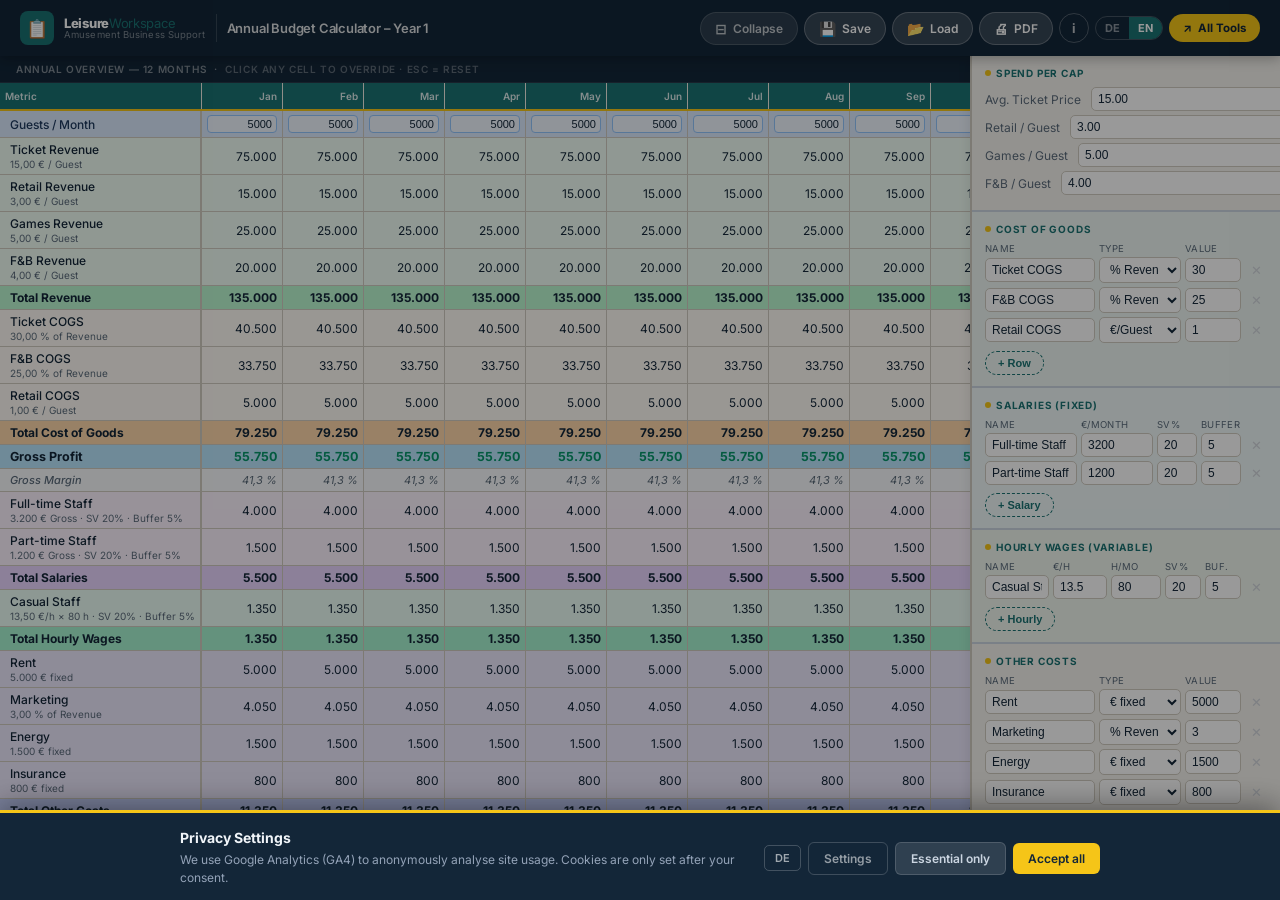
==== commit d93d080a: "Fix table header color + language switch for thead - Thead background: teal (#1A7272) with yellow bo" ====
--- a/index.html
+++ b/index.html
@@ -236,19 +236,20 @@
 
 thead th {
   position: sticky; top: 0; z-index: 3;
-  background: var(--lw-navy); color: rgba(255,255,255,.55);
+  background: var(--lw-teal); color: rgba(255,255,255,.85);
   font-size: 10px; font-weight: 600;
-  padding: 6px 5px;
+  padding: 7px 5px;
   text-align: right; white-space: nowrap;
-  border-right: 1px solid rgba(255,255,255,.08);
+  border-right: 1px solid rgba(255,255,255,.12);
+  border-bottom: 2px solid var(--lw-yellow);
 }
 thead th:first-child {
   text-align: left;
   position: sticky; left: 0; z-index: 4;
   min-width: 160px;
-  background: var(--lw-navy);
-}
-thead th.th-tot { background: #0A1E2E; color: #e2e8f0; }
+  background: var(--lw-teal);
+}
+thead th.th-tot { background: #125858; color: #fff; font-weight: 700; }
 
 tbody td {
   padding: 4px 5px; text-align: right; white-space: nowrap;
@@ -728,7 +729,7 @@
     font-size: 8.5px !important;
     break-inside: avoid; page-break-inside: avoid;
   }
-  thead th { position: static !important; padding: 3px 3px !important; font-size: 8px !important; background: #132638 !important; color: #94a3b8 !important; }
+  thead th { position: static !important; padding: 3px 3px !important; font-size: 8px !important; background: #1A7272 !important; color: #fff !important; border-bottom: 1.5px solid #F5C518 !important; }
   tbody td { position: static !important; padding: 2px 3px !important; font-size: 8.5px !important; }
   tbody td:first-child { min-width: unset !important; max-width: 140px; font-size: 8px !important; }
   .lbl-hint { display: none !important; }
@@ -1069,7 +1070,8 @@
     sel.innerHTML = t('typeOpts');
     sel.value = cur;
   });
-  // Re-render table (month names + row labels)
+  // Re-render table header (month names) AND body (row labels)
+  buildHead();
   recalc();
 }
 
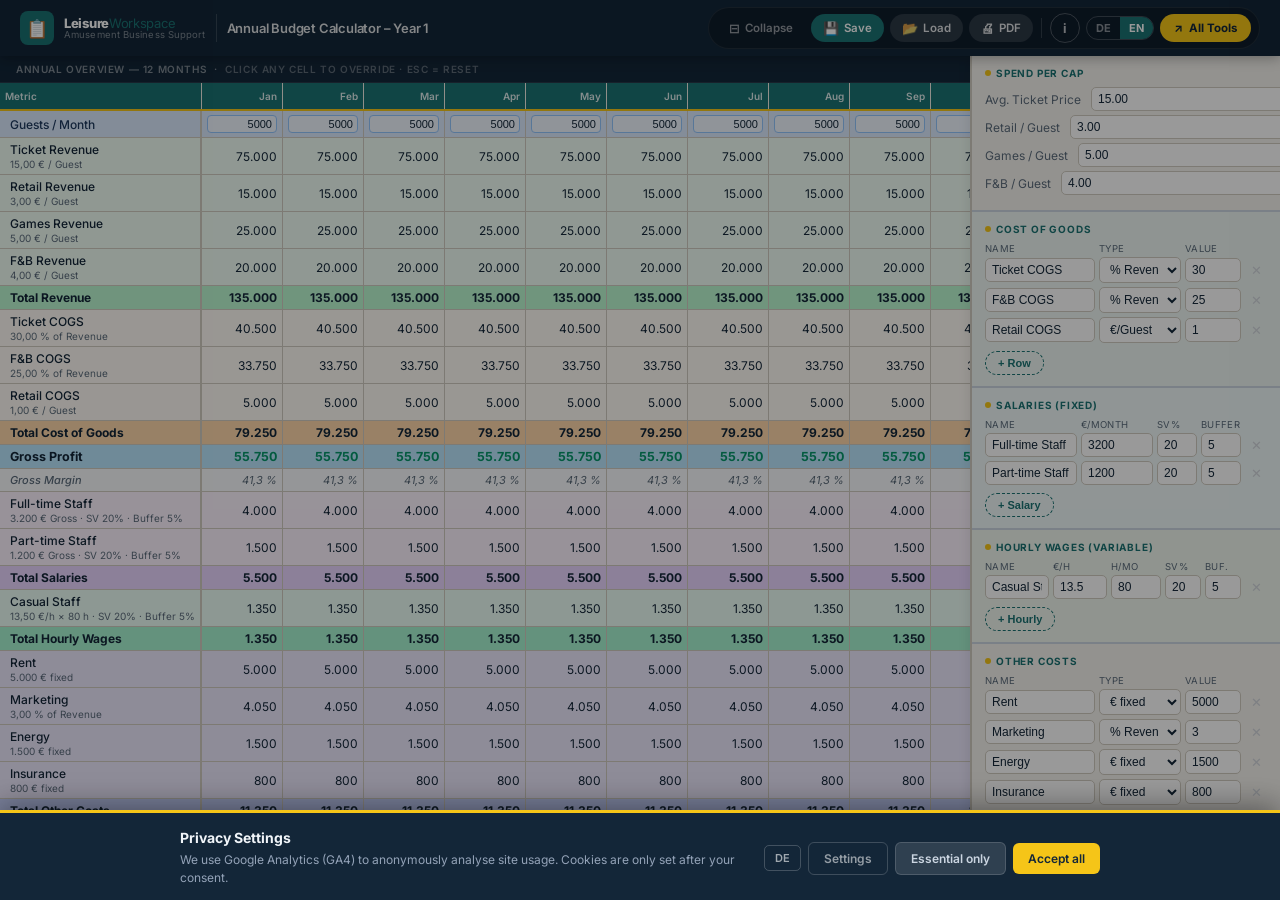
==== commit 406c5891: "Header buttons visually separated with dark pill container + teal Save button - Wrap action buttons " ====
--- a/index.html
+++ b/index.html
@@ -164,21 +164,38 @@
 .btn-back:active { transform: scale(.95); }
 
 /* ── Action buttons ─────────────────────────────────── */
+.topbar-actions {
+  display: flex; align-items: center; gap: 6px;
+  flex-shrink: 0;
+  background: rgba(0,0,0,.25);
+  border-radius: 28px;
+  padding: 5px 8px;
+  border: 1px solid rgba(255,255,255,.08);
+}
 .btn-act {
-  display: inline-flex; align-items: center; gap: 6px;
-  padding: 7px 14px;
-  border: none; border-radius: 22px;
-  font-size: 12px; font-weight: 600; font-family: inherit;
+  display: inline-flex; align-items: center; gap: 5px;
+  padding: 6px 12px;
+  border: none; border-radius: 20px;
+  font-size: 11.5px; font-weight: 600; font-family: inherit;
   cursor: pointer; white-space: nowrap;
-  transition: filter .12s, transform .08s;
-}
-.btn-act:hover  { filter: brightness(.88); }
+  transition: background .15s, color .15s, transform .08s;
+}
 .btn-act:active { transform: scale(.95); }
-.btn-act--save   { background: rgba(255,255,255,.15); color: #fff; border: 1.5px solid rgba(255,255,255,.25); }
-.btn-act--load   { background: rgba(255,255,255,.15); color: #fff; border: 1.5px solid rgba(255,255,255,.25); }
-.btn-act--pdf    { background: rgba(255,255,255,.15); color: #fff; border: 1.5px solid rgba(255,255,255,.25); }
-.btn-act--toggle { background: rgba(255,255,255,.10); color: rgba(255,255,255,.7); border: 1.5px solid rgba(255,255,255,.15); }
-.btn-act .ico    { font-size: 14px; }
+.btn-act--save   { background: var(--lw-teal); color: #fff; }
+.btn-act--save:hover { background: #158080; }
+.btn-act--load   { background: rgba(255,255,255,.12); color: rgba(255,255,255,.85); }
+.btn-act--load:hover { background: rgba(255,255,255,.22); }
+.btn-act--pdf    { background: rgba(255,255,255,.12); color: rgba(255,255,255,.85); }
+.btn-act--pdf:hover  { background: rgba(255,255,255,.22); }
+.btn-act--toggle { background: transparent; color: rgba(255,255,255,.55); }
+.btn-act--toggle:hover { color: rgba(255,255,255,.9); }
+
+/* Thin separator between tool buttons and lang/back controls */
+.topbar-sep {
+  width: 1px; height: 20px; background: rgba(255,255,255,.15);
+  flex-shrink: 0; margin: 0 2px;
+}
+.btn-act .ico    { font-size: 13px; }
 
 /* ── App body ───────────────────────────────────────── */
 .app-body {
@@ -788,7 +805,7 @@
   <span class="topbar-title" id="headerTitle">Annual Budget Calculator – Year 1</span>
 
   <!-- Actions -->
-  <div class="topbar-actions no-print" style="display:flex;gap:6px;align-items:center;flex-shrink:0;">
+  <div class="topbar-actions no-print">
     <button class="btn-act btn-act--toggle" id="collapseBtn" onclick="toggleCollapse()">
       <span class="ico">⊟</span><span class="btn-lbl" id="lblCollapse"> Einklappen</span>
     </button>
@@ -802,6 +819,8 @@
     <button class="btn-act btn-act--pdf" onclick="exportPDF()">
       <span class="ico">🖨</span><span class="btn-lbl" id="lblPdf"> PDF</span>
     </button>
+
+    <div class="topbar-sep"></div>
 
     <!-- Info button -->
     <button class="btn-info" onclick="showInfoModal()" id="infoBtn" title="Info">i</button>
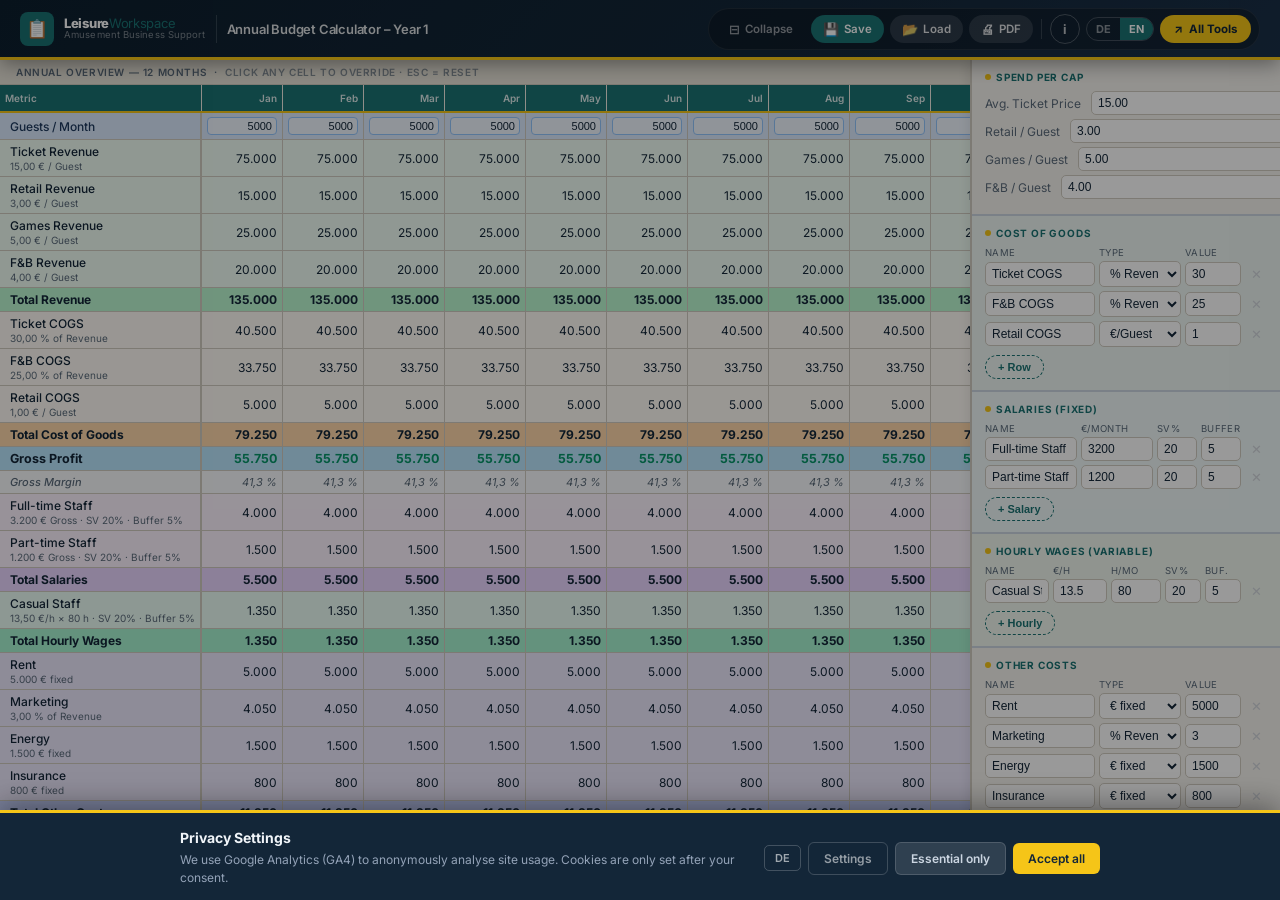
==== commit c65299e1: "Make header clearly distinct as a navigation bar - Topbar: subtle dark gradient (navy → slightly lig" ====
--- a/index.html
+++ b/index.html
@@ -84,12 +84,14 @@
   display: flex;
   align-items: center;
   gap: 10px;
-  height: 56px;
+  height: 60px;
   padding: 0 20px;
-  background: var(--lw-navy);
+  background: linear-gradient(135deg, #0D1F2E 0%, var(--lw-navy) 60%, #1A3048 100%);
   color: #f1f5f9;
-  box-shadow: 0 2px 12px rgba(0,0,0,.30);
+  border-bottom: 3px solid var(--lw-yellow);
+  box-shadow: 0 4px 20px rgba(0,0,0,.40);
   z-index: 50;
+  position: relative;
 }
 
 /* Logo block */
@@ -216,14 +218,14 @@
 
 .panel-hdr {
   flex-shrink: 0;
-  padding: 7px 16px;
-  background: var(--lw-navy);
-  color: rgba(255,255,255,.45);
+  padding: 6px 16px;
+  background: #E8E4D9;
+  color: var(--muted);
   font-size: 10px;
   font-weight: 600;
   text-transform: uppercase;
   letter-spacing: .6px;
-  border-bottom: 1px solid rgba(255,255,255,.08);
+  border-bottom: 1px solid #D0CBC0;
 }
 
 .tbl-wrap {
@@ -672,7 +674,7 @@
   html, body { height: 100dvh; }
 
   /* Compact topbar */
-  .topbar { padding: 0 10px; gap: 5px; height: 50px; }
+  .topbar { padding: 0 10px; gap: 5px; height: 54px; }
   .topbar-title { font-size: 11px; letter-spacing: -.2px; }
   .lw-logo-sub { display: none; }
   .lw-logo-name { font-size: 11px; }
@@ -727,7 +729,7 @@
     background: #fff !important; font-size: 9px;
   }
 
-  .topbar { background: var(--lw-navy) !important; height: auto; padding: 5px 12px; }
+  .topbar { background: #132638 !important; border-bottom: 2px solid #F5C518 !important; height: auto; padding: 5px 12px; }
   .topbar-title { font-size: 12px; color: #f1f5f9 !important; }
   .topbar-actions, .no-print { display: none !important; }
 
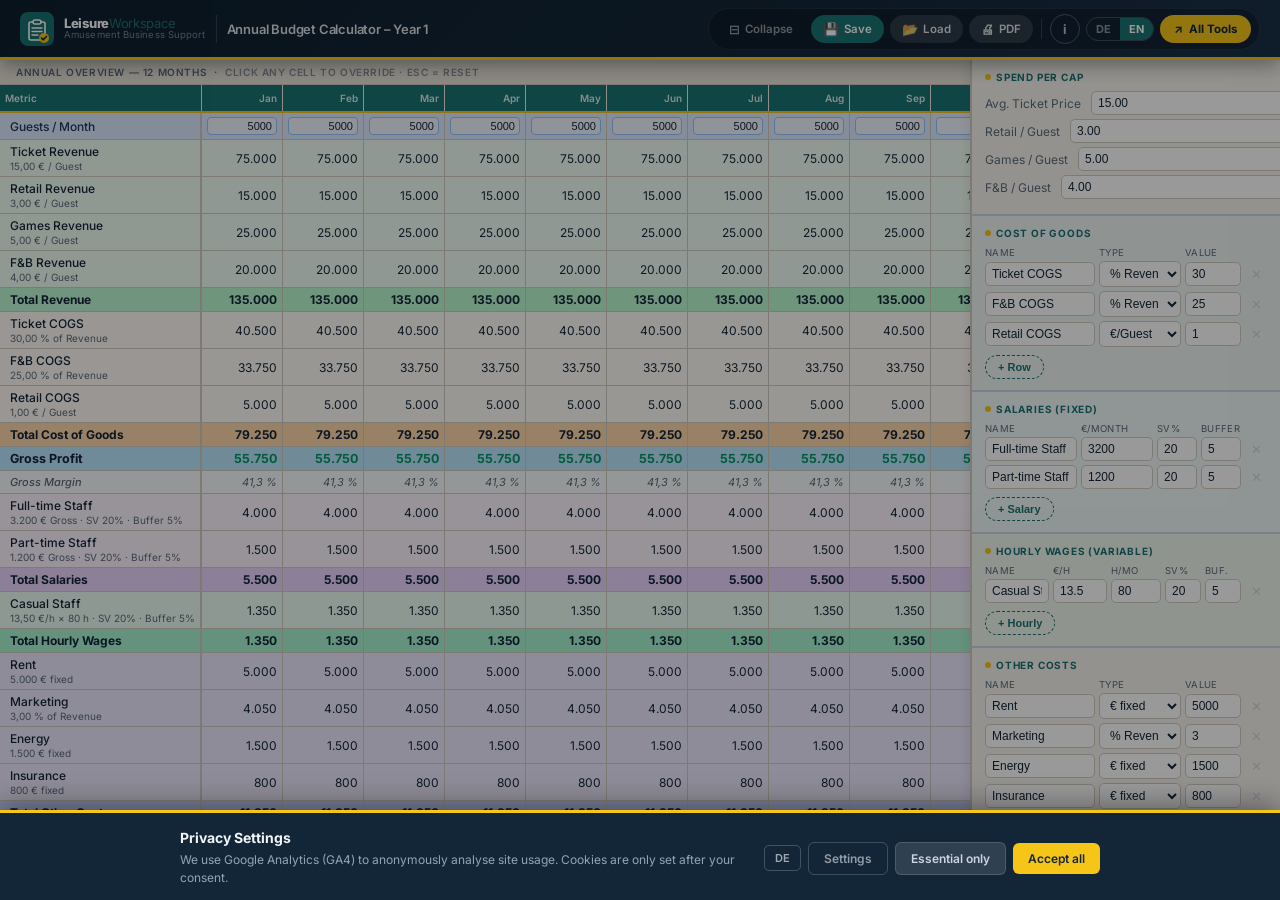
==== commit 1f98c4bd: "Replace emoji logo with SVG clipboard icon matching LeisureWorkspace brand - Inline SVG: teal rounde" ====
--- a/index.html
+++ b/index.html
@@ -795,7 +795,23 @@
 <header class="topbar">
   <!-- Logo -->
   <a class="lw-logo no-print" href="https://leisureworkspace.com" target="_blank" rel="noopener" title="LeisureWorkspace">
-    <div class="lw-logo-icon">📋</div>
+    <div class="lw-logo-icon" style="background:none;padding:0;">
+      <svg width="34" height="34" viewBox="0 0 34 34" fill="none" xmlns="http://www.w3.org/2000/svg">
+        <!-- Rounded square background -->
+        <rect width="34" height="34" rx="8" fill="#1A7272"/>
+        <!-- Clipboard body -->
+        <rect x="9" y="10" width="16" height="18" rx="2" stroke="white" stroke-width="1.6" fill="none"/>
+        <!-- Clipboard clip at top -->
+        <rect x="13" y="8" width="8" height="4" rx="2" fill="#1A7272" stroke="white" stroke-width="1.5"/>
+        <!-- Lines on clipboard -->
+        <line x1="12" y1="16" x2="22" y2="16" stroke="white" stroke-width="1.4" stroke-linecap="round"/>
+        <line x1="12" y1="19.5" x2="22" y2="19.5" stroke="white" stroke-width="1.4" stroke-linecap="round"/>
+        <line x1="12" y1="23" x2="18" y2="23" stroke="white" stroke-width="1.4" stroke-linecap="round"/>
+        <!-- Yellow checkmark circle (bottom right) -->
+        <circle cx="24" cy="26" r="5" fill="#F5C518"/>
+        <polyline points="21.5,26 23.2,27.8 26.5,24.5" stroke="#132638" stroke-width="1.6" stroke-linecap="round" stroke-linejoin="round" fill="none"/>
+      </svg>
+    </div>
     <div class="lw-logo-text">
       <div class="lw-logo-name">Leisure<span>Workspace</span></div>
       <div class="lw-logo-sub">Amusement Business Support</div>
@@ -844,7 +860,18 @@
 <div id="infoOverlay" class="info-overlay" style="display:none" role="dialog" aria-modal="true" onclick="if(event.target===this)hideInfoModal()">
   <div class="info-modal">
     <div class="info-modal-hdr">
-      <div class="info-modal-icon">📊</div>
+      <div class="info-modal-icon" style="background:none;padding:0;width:40px;height:40px;">
+      <svg width="40" height="40" viewBox="0 0 34 34" fill="none" xmlns="http://www.w3.org/2000/svg">
+        <rect width="34" height="34" rx="8" fill="#1A7272"/>
+        <rect x="9" y="10" width="16" height="18" rx="2" stroke="white" stroke-width="1.6" fill="none"/>
+        <rect x="13" y="8" width="8" height="4" rx="2" fill="#1A7272" stroke="white" stroke-width="1.5"/>
+        <line x1="12" y1="16" x2="22" y2="16" stroke="white" stroke-width="1.4" stroke-linecap="round"/>
+        <line x1="12" y1="19.5" x2="22" y2="19.5" stroke="white" stroke-width="1.4" stroke-linecap="round"/>
+        <line x1="12" y1="23" x2="18" y2="23" stroke="white" stroke-width="1.4" stroke-linecap="round"/>
+        <circle cx="24" cy="26" r="5" fill="#F5C518"/>
+        <polyline points="21.5,26 23.2,27.8 26.5,24.5" stroke="#132638" stroke-width="1.6" stroke-linecap="round" stroke-linejoin="round" fill="none"/>
+      </svg>
+    </div>
       <div>
         <div class="info-modal-title" id="infoTitle">Annual Budget Calculator</div>
         <div class="info-modal-sub" id="infoSub">LeisureWorkspace · Amusement Business Support</div>
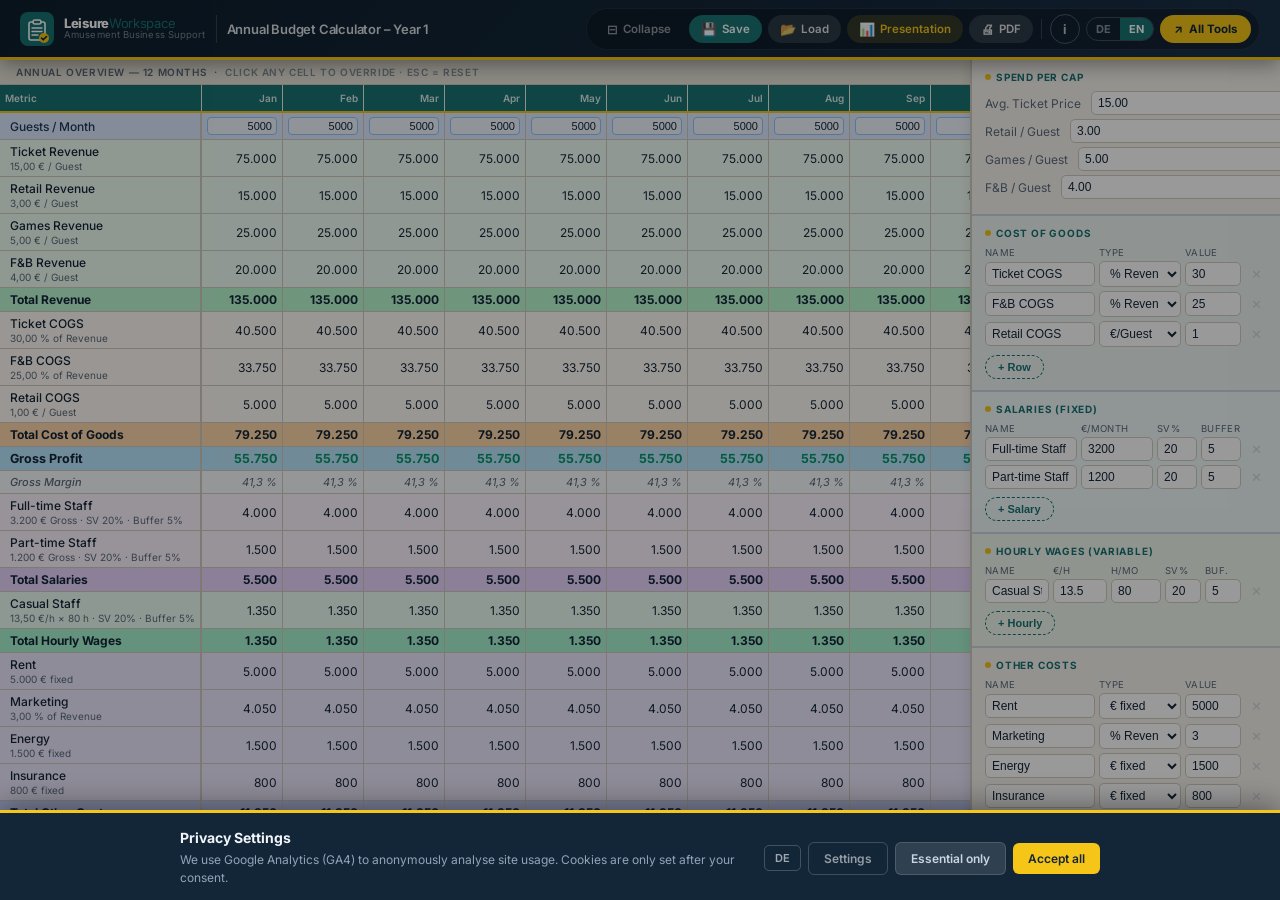
==== commit cf4830d9: "Add tooltips, presentation mode with charts, and PDF export modal - Tooltips (data-tip) on all heade" ====
--- a/index.html
+++ b/index.html
@@ -717,6 +717,204 @@
   .cfg-section { padding: 9px 11px; }
   .panel-hdr { font-size: 9px; }
 }
+
+/* ── Tooltips ───────────────────────────────────── */
+[data-tip] { position: relative; }
+[data-tip]::after {
+  content: attr(data-tip);
+  position: absolute;
+  bottom: calc(100% + 8px);
+  left: 50%; transform: translateX(-50%);
+  background: #0D1F2E;
+  color: #f1f5f9;
+  font-size: 11px; font-weight: 500;
+  white-space: nowrap;
+  padding: 5px 10px; border-radius: 6px;
+  pointer-events: none; opacity: 0;
+  transition: opacity .15s;
+  z-index: 200;
+  box-shadow: 0 2px 8px rgba(0,0,0,.4);
+}
+[data-tip]::before {
+  content: '';
+  position: absolute;
+  bottom: calc(100% + 3px);
+  left: 50%; transform: translateX(-50%);
+  border: 5px solid transparent;
+  border-top-color: #0D1F2E;
+  pointer-events: none; opacity: 0;
+  transition: opacity .15s; z-index: 200;
+}
+[data-tip]:hover::after,
+[data-tip]:hover::before { opacity: 1; }
+
+/* ── Presentation mode overlay ──────────────────── */
+#presOverlay {
+  display: none;
+  position: fixed; inset: 0; z-index: 1000;
+  background: #0A1A28;
+  flex-direction: column;
+  font-family: 'Inter', system-ui, sans-serif;
+}
+#presOverlay.pres-open { display: flex; }
+.pres-topbar {
+  display: flex; align-items: center; gap: 14px;
+  padding: 12px 24px;
+  background: linear-gradient(135deg, #0D1F2E, #132638);
+  border-bottom: 3px solid #F5C518;
+  flex-shrink: 0;
+}
+.pres-title { color: #fff; font-size: 15px; font-weight: 700; flex: 1; }
+.pres-subtitle { color: rgba(255,255,255,.45); font-size: 11px; }
+.pres-close {
+  background: rgba(255,255,255,.1); border: 1.5px solid rgba(255,255,255,.2);
+  color: rgba(255,255,255,.7); border-radius: 8px;
+  padding: 6px 14px; font-size: 12px; font-weight: 600;
+  cursor: pointer; font-family: inherit;
+  transition: background .15s;
+}
+.pres-close:hover { background: rgba(255,255,255,.2); }
+
+.pres-body {
+  flex: 1; overflow-y: auto; padding: 24px;
+  display: flex; flex-direction: column; gap: 20px;
+}
+
+/* KPI tiles */
+.pres-kpis {
+  display: flex; gap: 12px; flex-wrap: wrap;
+}
+.pres-kpi {
+  flex: 1; min-width: 140px;
+  background: rgba(255,255,255,.06);
+  border: 1px solid rgba(255,255,255,.1);
+  border-radius: 12px; padding: 16px 20px;
+}
+.pres-kpi-label {
+  font-size: 10px; font-weight: 700;
+  text-transform: uppercase; letter-spacing: .08em;
+  color: rgba(255,255,255,.4); margin-bottom: 6px;
+}
+.pres-kpi-val {
+  font-size: 22px; font-weight: 800; color: #fff;
+  line-height: 1.1;
+}
+.pres-kpi-val.pos { color: #34d399; }
+.pres-kpi-val.neg { color: #f87171; }
+.pres-kpi-val.yel { color: #F5C518; }
+.pres-kpi-sub {
+  font-size: 10px; color: rgba(255,255,255,.3);
+  margin-top: 3px;
+}
+
+/* Chart row */
+.pres-charts {
+  display: grid;
+  grid-template-columns: 2fr 1fr 1fr;
+  gap: 14px;
+}
+@media (max-width: 700px) { .pres-charts { grid-template-columns: 1fr; } }
+.pres-chart-card {
+  background: rgba(255,255,255,.05);
+  border: 1px solid rgba(255,255,255,.08);
+  border-radius: 12px; padding: 16px;
+}
+.pres-chart-title {
+  font-size: 11px; font-weight: 700;
+  text-transform: uppercase; letter-spacing: .07em;
+  color: rgba(255,255,255,.4); margin-bottom: 12px;
+}
+.pres-chart-card canvas {
+  width: 100% !important; display: block;
+}
+
+/* print: presentation mode */
+@media print {
+  body.print-pres .topbar,
+  body.print-pres .app-body,
+  body.print-pres .mobile-tabbar,
+  body.print-pres .cb-reopen,
+  body.print-pres #cbOverlay { display: none !important; }
+  body.print-pres #presOverlay {
+    display: flex !important; position: static !important;
+    background: #fff !important;
+    break-inside: avoid;
+  }
+  body.print-pres .pres-topbar {
+    background: #132638 !important;
+    border-bottom: 2px solid #F5C518 !important;
+  }
+  body.print-pres .pres-close { display: none !important; }
+  body.print-pres .pres-body { padding: 10px; gap: 10px; }
+  body.print-pres .pres-kpi-val { font-size: 16px !important; }
+  body.print-pres .pres-chart-card canvas { height: 140px !important; }
+  body.print-pres .pres-kpi { background: #f0f7f7 !important; border-color: #1A7272 !important; }
+  body.print-pres .pres-kpi-label { color: #5A6A7A !important; }
+  body.print-pres .pres-kpi-val { color: #132638 !important; }
+  body.print-pres .pres-kpi-val.pos { color: #059669 !important; }
+  body.print-pres .pres-kpi-val.yel { color: #92700e !important; }
+  body.print-pres .pres-chart-card { background: #f8fafc !important; border-color: #D0CBC0 !important; }
+  body.print-pres .pres-chart-title { color: #5A6A7A !important; }
+  body.print-pres .pres-body { background: #fff; }
+  body.print-pres #presOverlay { background: #fff !important; }
+  body.print-pres .pres-kpi-sub { color: #888 !important; }
+}
+
+/* ── PDF export modal ───────────────────────────── */
+#pdfModal {
+  display: none; position: fixed; inset: 0; z-index: 2000;
+  background: rgba(13,31,46,.75); backdrop-filter: blur(4px);
+  align-items: center; justify-content: center;
+}
+#pdfModal.pdf-open { display: flex; }
+.pdf-modal-box {
+  background: #fff; border-radius: 16px;
+  padding: 28px; width: 340px; max-width: 94vw;
+  box-shadow: 0 20px 60px rgba(0,0,0,.35);
+  font-family: 'Inter', system-ui, sans-serif;
+}
+.pdf-modal-title {
+  font-size: 16px; font-weight: 800; color: #132638;
+  margin-bottom: 6px;
+}
+.pdf-modal-sub {
+  font-size: 12px; color: #5A6A7A; margin-bottom: 20px;
+}
+.pdf-check-row {
+  display: flex; align-items: flex-start; gap: 10px;
+  padding: 12px 14px; border-radius: 10px;
+  border: 1.5px solid #D0CBC0;
+  margin-bottom: 10px; cursor: pointer;
+  transition: border-color .12s, background .12s;
+}
+.pdf-check-row:hover { border-color: #1A7272; background: #EDF6F2; }
+.pdf-check-row input[type=checkbox] {
+  width: 16px; height: 16px; margin-top: 1px; flex-shrink: 0;
+  accent-color: #1A7272; cursor: pointer;
+}
+.pdf-check-label { font-size: 13px; font-weight: 600; color: #132638; }
+.pdf-check-desc  { font-size: 11px; color: #5A6A7A; margin-top: 2px; }
+.pdf-modal-btns {
+  display: flex; gap: 8px; margin-top: 20px;
+}
+.pdf-btn-cancel {
+  flex: 1; padding: 10px; border-radius: 10px;
+  border: 1.5px solid #D0CBC0; background: #fff;
+  color: #5A6A7A; font-size: 13px; font-weight: 600;
+  cursor: pointer; font-family: inherit; transition: background .12s;
+}
+.pdf-btn-cancel:hover { background: #f5f3ee; }
+.pdf-btn-export {
+  flex: 2; padding: 10px; border-radius: 10px;
+  border: none; background: #1A7272; color: #fff;
+  font-size: 13px; font-weight: 700;
+  cursor: pointer; font-family: inherit; transition: background .12s;
+}
+.pdf-btn-export:hover { background: #155e5e; }
+
+/* ── Presentation button ─────────────────────────── */
+.btn-act--pres { background: rgba(245,197,24,.15); color: #F5C518; }
+.btn-act--pres:hover { background: rgba(245,197,24,.28); }
 
 /* ── Print / PDF ────────────────────────────────── */
 @media print {
@@ -824,24 +1022,33 @@
 
   <!-- Actions -->
   <div class="topbar-actions no-print">
-    <button class="btn-act btn-act--toggle" id="collapseBtn" onclick="toggleCollapse()">
+    <button class="btn-act btn-act--toggle" id="collapseBtn" onclick="toggleCollapse()"
+      data-tip="Detailzeilen ein-/ausblenden">
       <span class="ico">⊟</span><span class="btn-lbl" id="lblCollapse"> Einklappen</span>
     </button>
-    <button class="btn-act btn-act--save" onclick="saveData()">
+    <button class="btn-act btn-act--save" onclick="saveData()"
+      data-tip="Planung als JSON-Datei speichern">
       <span class="ico">💾</span><span class="btn-lbl" id="lblSave"> Speichern</span>
     </button>
-    <button class="btn-act btn-act--load" onclick="el('fileInput').click()">
+    <button class="btn-act btn-act--load" onclick="el('fileInput').click()"
+      data-tip="Gespeicherte JSON-Datei laden">
       <span class="ico">📂</span><span class="btn-lbl" id="lblLoad"> Laden</span>
     </button>
     <input type="file" id="fileInput" accept=".json" style="display:none" onchange="loadData(event)">
-    <button class="btn-act btn-act--pdf" onclick="exportPDF()">
+    <button class="btn-act btn-act--pres" onclick="openPresMode()"
+      data-tip="Präsentationsmodus mit Diagrammen öffnen" id="presBtn">
+      <span class="ico">📊</span><span class="btn-lbl" id="lblPres"> Präsentation</span>
+    </button>
+    <button class="btn-act btn-act--pdf" onclick="showPDFModal()"
+      data-tip="PDF-Export: Tabelle und/oder Präsentation">
       <span class="ico">🖨</span><span class="btn-lbl" id="lblPdf"> PDF</span>
     </button>
 
     <div class="topbar-sep"></div>
 
     <!-- Info button -->
-    <button class="btn-info" onclick="showInfoModal()" id="infoBtn" title="Info">i</button>
+    <button class="btn-info" onclick="showInfoModal()" id="infoBtn"
+      data-tip="Info zum Tool und Macher">i</button>
 
     <!-- Language toggle -->
     <div class="btn-lang" role="group">
@@ -850,7 +1057,8 @@
     </div>
 
     <!-- Back to menu -->
-    <a class="btn-back" href="https://leisureworkspace.com" target="_blank" rel="noopener" id="btnBack">
+    <a class="btn-back" href="https://leisureworkspace.com" target="_blank" rel="noopener" id="btnBack"
+      data-tip="Zurück zur Tool-Übersicht">
       ↗ <span id="lblBack">Tools</span>
     </a>
   </div>
@@ -962,6 +1170,94 @@
 
   </aside>
 </div><!-- app-body -->
+
+<!-- ════════════ PRESENTATION OVERLAY ════════════ -->
+<div id="presOverlay" role="dialog" aria-modal="true" aria-label="Präsentationsmodus">
+  <div class="pres-topbar">
+    <svg width="28" height="28" viewBox="0 0 34 34"><rect width="34" height="34" rx="8" fill="#1A7272"/><rect x="9" y="10" width="16" height="18" rx="2" stroke="white" stroke-width="1.6" fill="none"/><rect x="13" y="8" width="8" height="4" rx="2" fill="#1A7272" stroke="white" stroke-width="1.5"/><line x1="12" y1="16" x2="22" y2="16" stroke="white" stroke-width="1.4" stroke-linecap="round"/><circle cx="24" cy="26" r="5" fill="#F5C518"/><polyline points="21.5,26 23.2,27.8 26.5,24.5" stroke="#132638" stroke-width="1.6" stroke-linecap="round" stroke-linejoin="round" fill="none"/></svg>
+    <div>
+      <div class="pres-title" id="presMainTitle">Geschäftsplan – Jahresübersicht</div>
+      <div class="pres-subtitle">LeisureWorkspace · Amusement Business Support</div>
+    </div>
+    <button class="pres-close" id="presCloseBtn" onclick="closePresMode()">✕ Schließen</button>
+  </div>
+  <div class="pres-body">
+    <!-- KPI tiles -->
+    <div class="pres-kpis">
+      <div class="pres-kpi">
+        <div class="pres-kpi-label" id="presLblGuests">Gäste gesamt</div>
+        <div class="pres-kpi-val" id="presKpiGuests">–</div>
+        <div class="pres-kpi-sub">Jahr 1</div>
+      </div>
+      <div class="pres-kpi">
+        <div class="pres-kpi-label" id="presLblRev">Jahresumsatz</div>
+        <div class="pres-kpi-val" id="presKpiRev">–</div>
+        <div class="pres-kpi-sub">Brutto</div>
+      </div>
+      <div class="pres-kpi">
+        <div class="pres-kpi-label" id="presLblCosts">Gesamtkosten</div>
+        <div class="pres-kpi-val" id="presKpiCosts">–</div>
+        <div class="pres-kpi-sub">Warenkosten + Betrieb</div>
+      </div>
+      <div class="pres-kpi">
+        <div class="pres-kpi-label" id="presLblEbitda">EBITDA</div>
+        <div class="pres-kpi-val pos" id="presKpiEbitda">–</div>
+        <div class="pres-kpi-sub">Jahresergebnis</div>
+      </div>
+      <div class="pres-kpi">
+        <div class="pres-kpi-label" id="presLblRoi">ROI</div>
+        <div class="pres-kpi-val yel" id="presKpiRoi">–</div>
+        <div class="pres-kpi-sub">auf Investition</div>
+      </div>
+      <div class="pres-kpi">
+        <div class="pres-kpi-label" id="presLblPayback">Amortisation</div>
+        <div class="pres-kpi-val" id="presKpiPayback">–</div>
+        <div class="pres-kpi-sub">Break-even</div>
+      </div>
+    </div>
+    <!-- Charts -->
+    <div class="pres-charts">
+      <div class="pres-chart-card">
+        <div class="pres-chart-title" id="presChartRevTitle">Umsatz vs. Kosten (monatlich)</div>
+        <canvas id="canvasRev" height="200"></canvas>
+      </div>
+      <div class="pres-chart-card">
+        <div class="pres-chart-title" id="presChartGuestTitle">Gästeverteilung</div>
+        <canvas id="canvasGuests" height="200"></canvas>
+      </div>
+      <div class="pres-chart-card">
+        <div class="pres-chart-title" id="presChartRoiTitle">Kumulativer Cashflow / ROI</div>
+        <canvas id="canvasRoi" height="200"></canvas>
+      </div>
+    </div>
+  </div>
+</div>
+
+<!-- ════════════ PDF EXPORT MODAL ════════════ -->
+<div id="pdfModal" onclick="if(event.target===this)hidePDFModal()">
+  <div class="pdf-modal-box">
+    <div class="pdf-modal-title" id="pdfModalTitle">PDF Export</div>
+    <div class="pdf-modal-sub" id="pdfModalSub">Wähle, was als PDF exportiert werden soll</div>
+    <label class="pdf-check-row">
+      <input type="checkbox" id="pdfChkTable" checked>
+      <div>
+        <div class="pdf-check-label" id="pdfLblTable">Datentabelle</div>
+        <div class="pdf-check-desc" id="pdfDescTable">Vollständige 12-Monats-Tabelle mit allen Zeilen</div>
+      </div>
+    </label>
+    <label class="pdf-check-row">
+      <input type="checkbox" id="pdfChkPres">
+      <div>
+        <div class="pdf-check-label" id="pdfLblPres">Präsentation</div>
+        <div class="pdf-check-desc" id="pdfDescPres">Dashboard mit KPIs und Diagrammen</div>
+      </div>
+    </label>
+    <div class="pdf-modal-btns">
+      <button class="pdf-btn-cancel" id="pdfBtnCancel" onclick="hidePDFModal()">Abbrechen</button>
+      <button class="pdf-btn-export" id="pdfBtnExport" onclick="doExportPDF()">PDF exportieren</button>
+    </div>
+  </div>
+</div>
 
 <!-- ════════════ MOBILE TAB BAR ════════════ -->
 <nav class="mobile-tabbar no-print" id="mobileTabbar" aria-label="Switch view">
@@ -1026,6 +1322,17 @@
     placeholderName: 'Name',
     placeholderSalary: 'e.g. Manager',
     placeholderHourly: 'e.g. Part-time',
+    lblPres: ' Presentation',
+    presTitle: 'Business Plan Overview – Year 1',
+    presClose: '✕ Close',
+    presKpiGuests: 'Total Guests', presKpiRev: 'Total Revenue',
+    presKpiCosts: 'Total Costs', presKpiEbitda: 'EBITDA',
+    presKpiRoi: 'ROI', presKpiPayback: 'Break-even',
+    pdfTitle: 'PDF Export', pdfSub: 'Choose what to export as PDF',
+    pdfChkTable: 'Data Table', pdfChkTableDesc: 'Full 12-month table with all rows',
+    pdfChkPres: 'Presentation', pdfChkPresDesc: 'Dashboard with KPIs and charts',
+    pdfBtnExport: 'Export PDF', pdfBtnCancel: 'Cancel',
+    pdfSelectOne: 'Please select at least one export option.',
   },
   de: {
     months: ['Jan','Feb','Mär','Apr','Mai','Jun','Jul','Aug','Sep','Okt','Nov','Dez'],
@@ -1075,6 +1382,17 @@
     placeholderName: 'Bezeichnung',
     placeholderSalary: 'z.B. Managerin',
     placeholderHourly: 'z.B. Aushilfe',
+    lblPres: ' Präsentation',
+    presTitle: 'Geschäftsplan – Jahresübersicht',
+    presClose: '✕ Schließen',
+    presKpiGuests: 'Gäste gesamt', presKpiRev: 'Jahresumsatz',
+    presKpiCosts: 'Gesamtkosten', presKpiEbitda: 'EBITDA',
+    presKpiRoi: 'ROI', presKpiPayback: 'Amortisation',
+    pdfTitle: 'PDF Export', pdfSub: 'Wähle, was als PDF exportiert werden soll',
+    pdfChkTable: 'Datentabelle', pdfChkTableDesc: 'Vollständige 12-Monats-Tabelle mit allen Zeilen',
+    pdfChkPres: 'Präsentation', pdfChkPresDesc: 'Dashboard mit KPIs und Diagrammen',
+    pdfBtnExport: 'PDF exportieren', pdfBtnCancel: 'Abbrechen',
+    pdfSelectOne: 'Bitte mindestens eine Exportoption auswählen.',
   }
 };
 
@@ -1083,7 +1401,7 @@
 function applyLang() {
   document.documentElement.lang = appLang;
   // Header
-  const ids = ['headerTitle','lblCollapse','lblSave','lblLoad','lblPdf','lblBack',
+  const ids = ['headerTitle','lblCollapse','lblSave','lblLoad','lblPdf','lblPres','lblBack',
     'panelHdrTitle','panelHdrHint',
     'cfgTitleSpc','cfgTitleCog','cfgTitleSalary','cfgTitleHourly','cfgTitleOpex','cfgTitleInvest',
     'lblTicket','lblRetail','lblGames','lblFb','lblInvestTotal',
@@ -1121,6 +1439,36 @@
   // Re-render table header (month names) AND body (row labels)
   buildHead();
   recalc();
+  // Presentation overlay labels
+  const presIds = {
+    presMainTitle:'presTitle', presCloseBtn:'presClose',
+    presLblGuests:'presKpiGuests', presLblRev:'presKpiRev',
+    presLblCosts:'presKpiCosts', presLblEbitda:'presKpiEbitda',
+    presLblRoi:'presKpiRoi', presLblPayback:'presKpiPayback',
+  };
+  Object.entries(presIds).forEach(([id,key]) => {
+    const e2 = document.getElementById(id); if (e2) e2.textContent = t(key);
+  });
+  // PDF modal labels
+  const pdfIds = {
+    pdfModalTitle:'pdfTitle', pdfModalSub:'pdfSub',
+    pdfLblTable:'pdfChkTable', pdfDescTable:'pdfChkTableDesc',
+    pdfLblPres:'pdfChkPres', pdfDescPres:'pdfChkPresDesc',
+    pdfBtnExport:'pdfBtnExport', pdfBtnCancel:'pdfBtnCancel',
+  };
+  Object.entries(pdfIds).forEach(([id,key]) => {
+    const e2 = document.getElementById(id); if (e2) e2.textContent = t(key);
+  });
+  // Tooltips on header buttons
+  const tips = {
+    collapseBtn: appLang==='de' ? 'Detailzeilen ein-/ausblenden' : 'Toggle detail rows',
+    presBtn:     appLang==='de' ? 'Präsentationsmodus öffnen' : 'Open presentation mode',
+    infoBtn:     appLang==='de' ? 'Info zum Tool und Macher' : 'About this tool',
+    btnBack:     appLang==='de' ? 'Zurück zur Tool-Übersicht' : 'Back to all tools',
+  };
+  Object.entries(tips).forEach(([id,tip]) => {
+    const e2 = document.getElementById(id); if (e2) e2.setAttribute('data-tip', tip);
+  });
 }
 
 function setLang(lang) {
@@ -1335,8 +1683,243 @@
   reader.readAsText(file);
 }
 
-// ── PDF = print ────────────────────────────────────────────────────────
-function exportPDF() { window.print(); }
+// ── PDF modal ──────────────────────────────────────────────────────────
+function showPDFModal() {
+  el('pdfModal').classList.add('pdf-open');
+}
+function hidePDFModal() {
+  el('pdfModal').classList.remove('pdf-open');
+}
+function doExportPDF() {
+  const tbl  = el('pdfChkTable').checked;
+  const pres = el('pdfChkPres').checked;
+  if (!tbl && !pres) { alert(t('pdfSelectOne')); return; }
+  hidePDFModal();
+  if (pres && tbl) {
+    // Print table first, then presentation
+    window.print();
+    setTimeout(() => {
+      openPresMode(true);
+      setTimeout(() => { window.print(); closePresMode(); }, 400);
+    }, 800);
+  } else if (pres) {
+    openPresMode(true);
+    setTimeout(() => { window.print(); closePresMode(); }, 400);
+  } else {
+    window.print();
+  }
+}
+function exportPDF() { showPDFModal(); }
+
+// ── Presentation mode ──────────────────────────────────────────────────
+function openPresMode(forPrint) {
+  renderPresSlide();
+  el('presOverlay').classList.add('pres-open');
+  if (forPrint) document.body.classList.add('print-pres');
+}
+function closePresMode() {
+  el('presOverlay').classList.remove('pres-open');
+  document.body.classList.remove('print-pres');
+}
+
+function renderPresSlide() {
+  const d = window._lwData;
+  if (!d) return;
+  const lang = appLang;
+  const fE   = v => new Intl.NumberFormat('de-DE',{style:'currency',currency:'EUR',minimumFractionDigits:0,maximumFractionDigits:0}).format(v);
+  const fN   = v => new Intl.NumberFormat('de-DE',{maximumFractionDigits:0}).format(v);
+
+  // KPIs
+  const roiPct = d.investTotal > 0 ? ((d.annEbitda / d.investTotal)*100).toFixed(1) : '–';
+  const payTxt  = d.paybackMonth >= 0
+    ? (lang==='de' ? `Monat ${d.paybackMonth+1}` : `Month ${d.paybackMonth+1}`)
+    : (lang==='de' ? 'Kein Payback im Jahr 1' : 'No payback in Year 1');
+
+  el('presKpiGuests').textContent  = fN(d.annGuests);
+  el('presKpiRev').textContent     = fE(d.annRev);
+  el('presKpiCosts').textContent   = fE(d.annOpex + d.annCog);
+  el('presKpiEbitda').textContent  = fE(d.annEbitda);
+  el('presKpiEbitda').className    = 'pres-kpi-val ' + (d.annEbitda >= 0 ? 'pos' : 'neg');
+  el('presKpiRoi').textContent     = roiPct !== '–' ? roiPct + ' %' : '–';
+  el('presKpiPayback').textContent = payTxt;
+
+  // titles
+  el('presChartRevTitle').textContent    = lang==='de' ? 'Umsatz vs. Kosten (monatlich)' : 'Revenue vs. Costs (monthly)';
+  el('presChartGuestTitle').textContent  = lang==='de' ? 'Gästeverteilung' : 'Guest Distribution';
+  el('presChartRoiTitle').textContent    = lang==='de' ? 'Kumulativer Cashflow / ROI' : 'Cumulative Cash Flow / ROI';
+
+  const months = I18N[appLang].months;
+
+  // Draw charts after DOM paint
+  requestAnimationFrame(() => {
+    drawBarChart('canvasRev', months, [
+      { label: lang==='de'?'Umsatz':'Revenue', values: d.months.map(m=>m.totalRev), color:'#1A7272' },
+      { label: lang==='de'?'Kosten':'Costs',   values: d.months.map(m=>m.totalOpex+m.totalCog), color:'#F5C518' }
+    ]);
+    drawBarChart('canvasGuests', months, [
+      { label: lang==='de'?'Gäste':'Guests', values: d.months.map(m=>m.guests), color:'#3B82F6' }
+    ]);
+    drawLineChart('canvasRoi', months, d.cumulArr, d.investTotal);
+  });
+}
+
+function drawBarChart(canvasId, labels, datasets, opts={}) {
+  const cv = el(canvasId);
+  if (!cv) return;
+  const dpr = window.devicePixelRatio || 1;
+  const W   = cv.offsetWidth || 400;
+  const H   = cv.offsetHeight || 200;
+  cv.width  = W * dpr;
+  cv.height = H * dpr;
+  const ctx = cv.getContext('2d');
+  ctx.scale(dpr, dpr);
+
+  const pad   = { t:16, r:12, b:28, l:52 };
+  const cw    = W - pad.l - pad.r;
+  const ch    = H - pad.t - pad.b;
+  const n     = labels.length;
+  const ds    = datasets.length;
+  const grpW  = cw / n;
+  const barW  = (grpW * 0.75) / ds;
+  const barGap= (grpW * 0.25) / (ds + 1);
+
+  const allVals = datasets.flatMap(d=>d.values);
+  const maxV = Math.max(...allVals, 1);
+
+  // Grid lines
+  ctx.strokeStyle = 'rgba(255,255,255,.08)';
+  ctx.lineWidth   = 1;
+  for (let i=0;i<=4;i++) {
+    const y = pad.t + ch - (ch/4)*i;
+    ctx.beginPath(); ctx.moveTo(pad.l, y); ctx.lineTo(pad.l+cw, y); ctx.stroke();
+    ctx.fillStyle   = 'rgba(255,255,255,.3)';
+    ctx.font        = '9px Inter,sans-serif';
+    ctx.textAlign   = 'right';
+    ctx.fillText(fmtShort(maxV/4*i), pad.l-4, y+3);
+  }
+
+  // Bars
+  datasets.forEach((ds2, di) => {
+    ds2.values.forEach((v, i) => {
+      const bh  = (v / maxV) * ch;
+      const x   = pad.l + i * grpW + barGap * (di+1) + barW * di;
+      const y   = pad.t + ch - bh;
+      ctx.fillStyle = ds2.color;
+      ctx.beginPath();
+      ctx.roundRect(x, y, barW, bh, [3,3,0,0]);
+      ctx.fill();
+    });
+  });
+
+  // Month labels
+  ctx.fillStyle  = 'rgba(255,255,255,.4)';
+  ctx.font       = '9px Inter,sans-serif';
+  ctx.textAlign  = 'center';
+  labels.forEach((lbl, i) => {
+    const x = pad.l + i * grpW + grpW/2;
+    ctx.fillText(lbl, x, pad.t + ch + 16);
+  });
+}
+
+function drawLineChart(canvasId, labels, cumulArr, invest) {
+  const cv = el(canvasId);
+  if (!cv) return;
+  const dpr = window.devicePixelRatio || 1;
+  const W   = cv.offsetWidth || 300;
+  const H   = cv.offsetHeight || 200;
+  cv.width  = W * dpr;
+  cv.height = H * dpr;
+  const ctx = cv.getContext('2d');
+  ctx.scale(dpr, dpr);
+
+  const pad  = { t:16, r:12, b:28, l:54 };
+  const cw   = W - pad.l - pad.r;
+  const ch   = H - pad.t - pad.b;
+  const n    = cumulArr.length;
+
+  const minV = Math.min(...cumulArr, invest > 0 ? -invest*0.1 : 0, 0);
+  const maxV = Math.max(...cumulArr, invest > 0 ? invest*1.1 : 1);
+  const range = maxV - minV || 1;
+
+  const toY = v => pad.t + ch - ((v - minV) / range) * ch;
+  const toX = i => pad.l + (i / (n-1)) * cw;
+
+  // Grid
+  ctx.strokeStyle = 'rgba(255,255,255,.08)';
+  ctx.lineWidth   = 1;
+  for (let i=0;i<=4;i++) {
+    const val = minV + (range/4)*i;
+    const y   = toY(val);
+    ctx.beginPath(); ctx.moveTo(pad.l,y); ctx.lineTo(pad.l+cw,y); ctx.stroke();
+    ctx.fillStyle = 'rgba(255,255,255,.3)';
+    ctx.font = '9px Inter,sans-serif';
+    ctx.textAlign = 'right';
+    ctx.fillText(fmtShort(val), pad.l-4, y+3);
+  }
+
+  // Zero line
+  if (minV < 0 && maxV > 0) {
+    const y0 = toY(0);
+    ctx.strokeStyle = 'rgba(255,255,255,.25)';
+    ctx.setLineDash([3,3]); ctx.lineWidth = 1;
+    ctx.beginPath(); ctx.moveTo(pad.l,y0); ctx.lineTo(pad.l+cw,y0); ctx.stroke();
+    ctx.setLineDash([]);
+  }
+
+  // Invest threshold line
+  if (invest > 0) {
+    const yi = toY(invest);
+    ctx.strokeStyle = '#F5C518';
+    ctx.setLineDash([4,4]); ctx.lineWidth = 1.5;
+    ctx.beginPath(); ctx.moveTo(pad.l,yi); ctx.lineTo(pad.l+cw,yi); ctx.stroke();
+    ctx.setLineDash([]);
+    ctx.fillStyle = '#F5C518';
+    ctx.font = '9px Inter,sans-serif';
+    ctx.textAlign = 'left';
+    ctx.fillText('ROI', pad.l+3, yi-3);
+  }
+
+  // Area fill
+  const grad = ctx.createLinearGradient(0, pad.t, 0, pad.t+ch);
+  grad.addColorStop(0, 'rgba(52,211,153,.35)');
+  grad.addColorStop(1, 'rgba(52,211,153,0)');
+  ctx.fillStyle = grad;
+  ctx.beginPath();
+  ctx.moveTo(toX(0), toY(0));
+  cumulArr.forEach((v,i) => ctx.lineTo(toX(i), toY(v)));
+  ctx.lineTo(toX(n-1), toY(0));
+  ctx.closePath(); ctx.fill();
+
+  // Line
+  ctx.strokeStyle = '#34d399';
+  ctx.lineWidth   = 2.5;
+  ctx.lineJoin    = 'round';
+  ctx.beginPath();
+  cumulArr.forEach((v,i) => i===0 ? ctx.moveTo(toX(i),toY(v)) : ctx.lineTo(toX(i),toY(v)));
+  ctx.stroke();
+
+  // Dots at breakeven
+  cumulArr.forEach((v,i) => {
+    if (invest>0 && v>=invest && (i===0 || cumulArr[i-1]<invest)) {
+      ctx.beginPath();
+      ctx.arc(toX(i), toY(v), 5, 0, Math.PI*2);
+      ctx.fillStyle = '#F5C518'; ctx.fill();
+    }
+  });
+
+  // Month labels
+  ctx.fillStyle = 'rgba(255,255,255,.4)';
+  ctx.font = '9px Inter,sans-serif';
+  ctx.textAlign = 'center';
+  labels.forEach((lbl,i) => ctx.fillText(lbl, toX(i), pad.t+ch+16));
+}
+
+function fmtShort(v) {
+  const abs = Math.abs(v);
+  if (abs >= 1e6) return (v/1e6).toFixed(1) + 'M';
+  if (abs >= 1e3) return (v/1e3).toFixed(0) + 'k';
+  return v.toFixed(0);
+}
 
 // ── Table header ───────────────────────────────────────────────────────
 function buildHead() {
@@ -1412,6 +1995,14 @@
   let cumul=0;
   const cumulArr    = months.map(m=>{ cumul+=m.ebitda; return cumul; });
   const paybackMonth = investTotal>0 ? cumulArr.findIndex(c=>c>=investTotal) : -1;
+
+  // Store for presentation mode
+  window._lwData = {
+    months, cumulArr, investTotal, paybackMonth,
+    annGuests: guestValues.reduce((a,b)=>a+b,0),
+    annRev: annRev, annEbitda: annEbitda,
+    annOpex: annOpex, annCog: S('totalCog'), annGP: annGP
+  };
 
   // ── Build rows ──────────────────────────────────────────────────────
   let rows='';
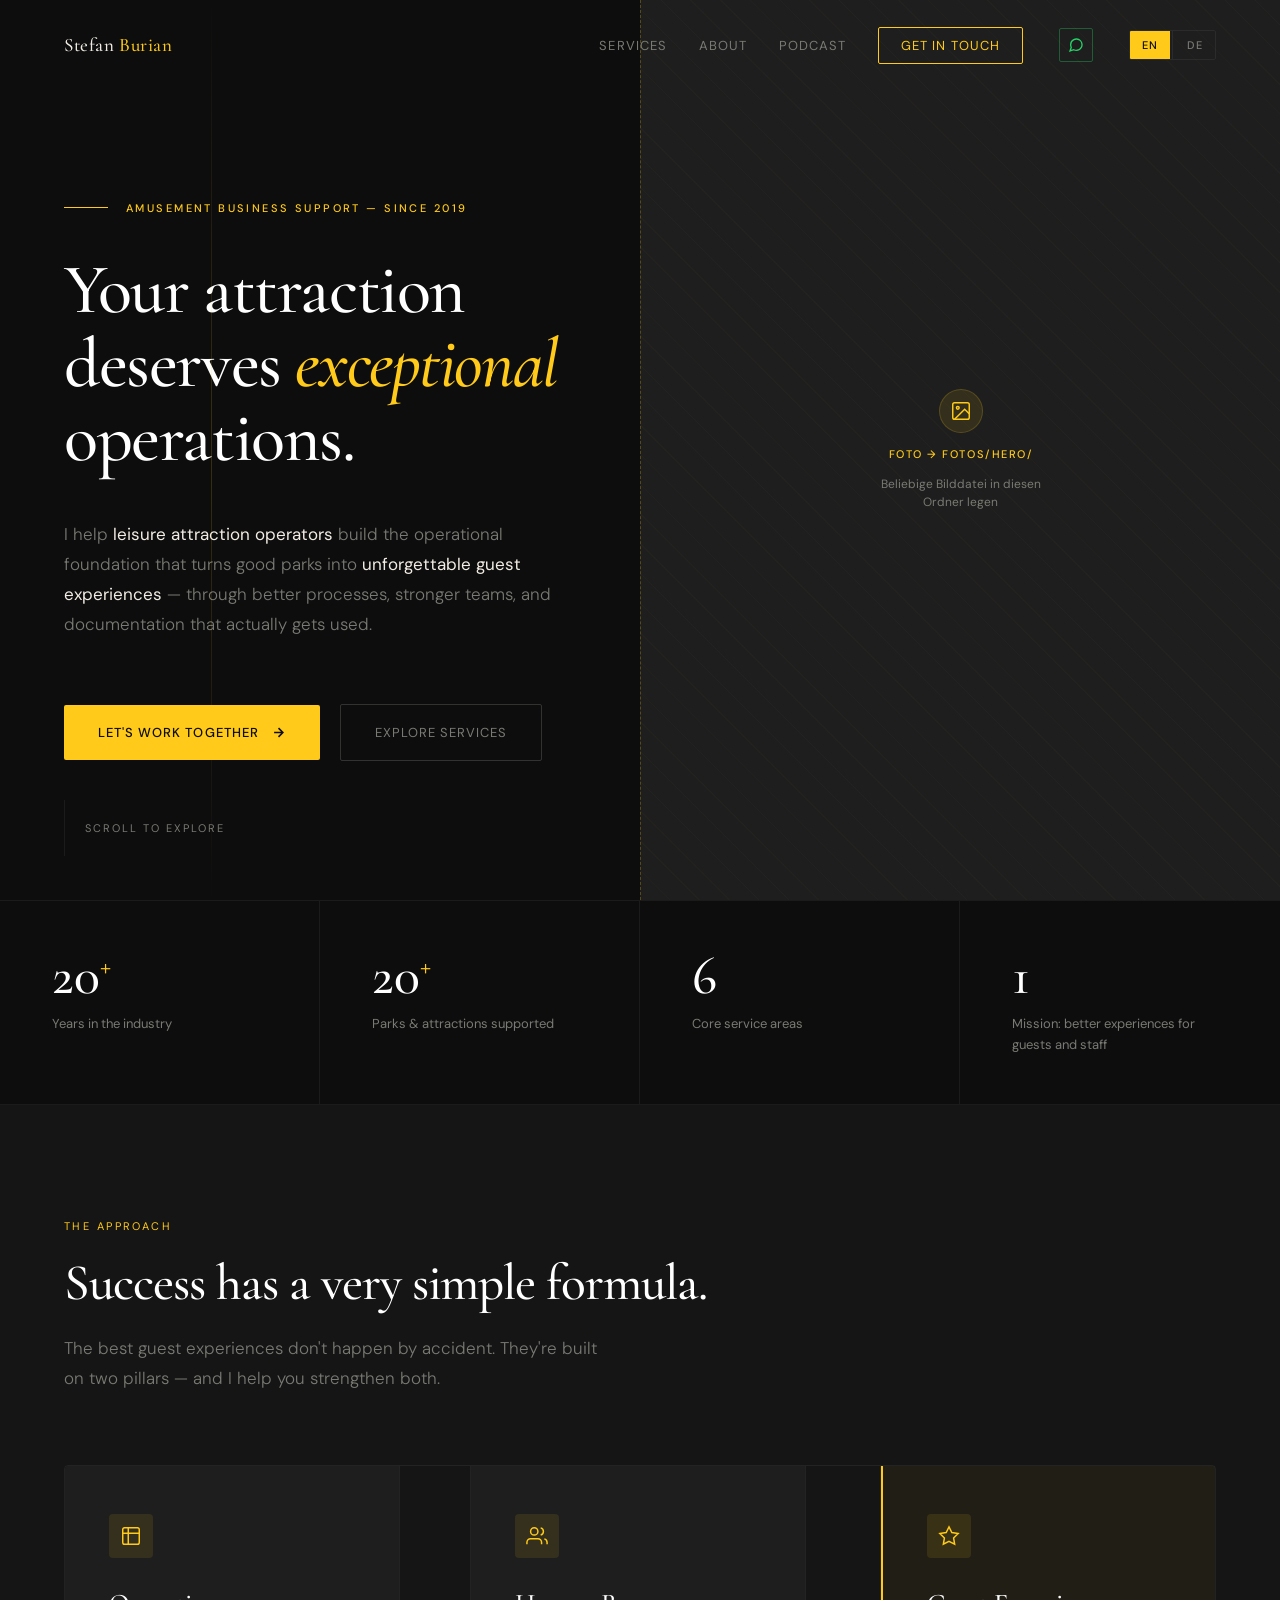
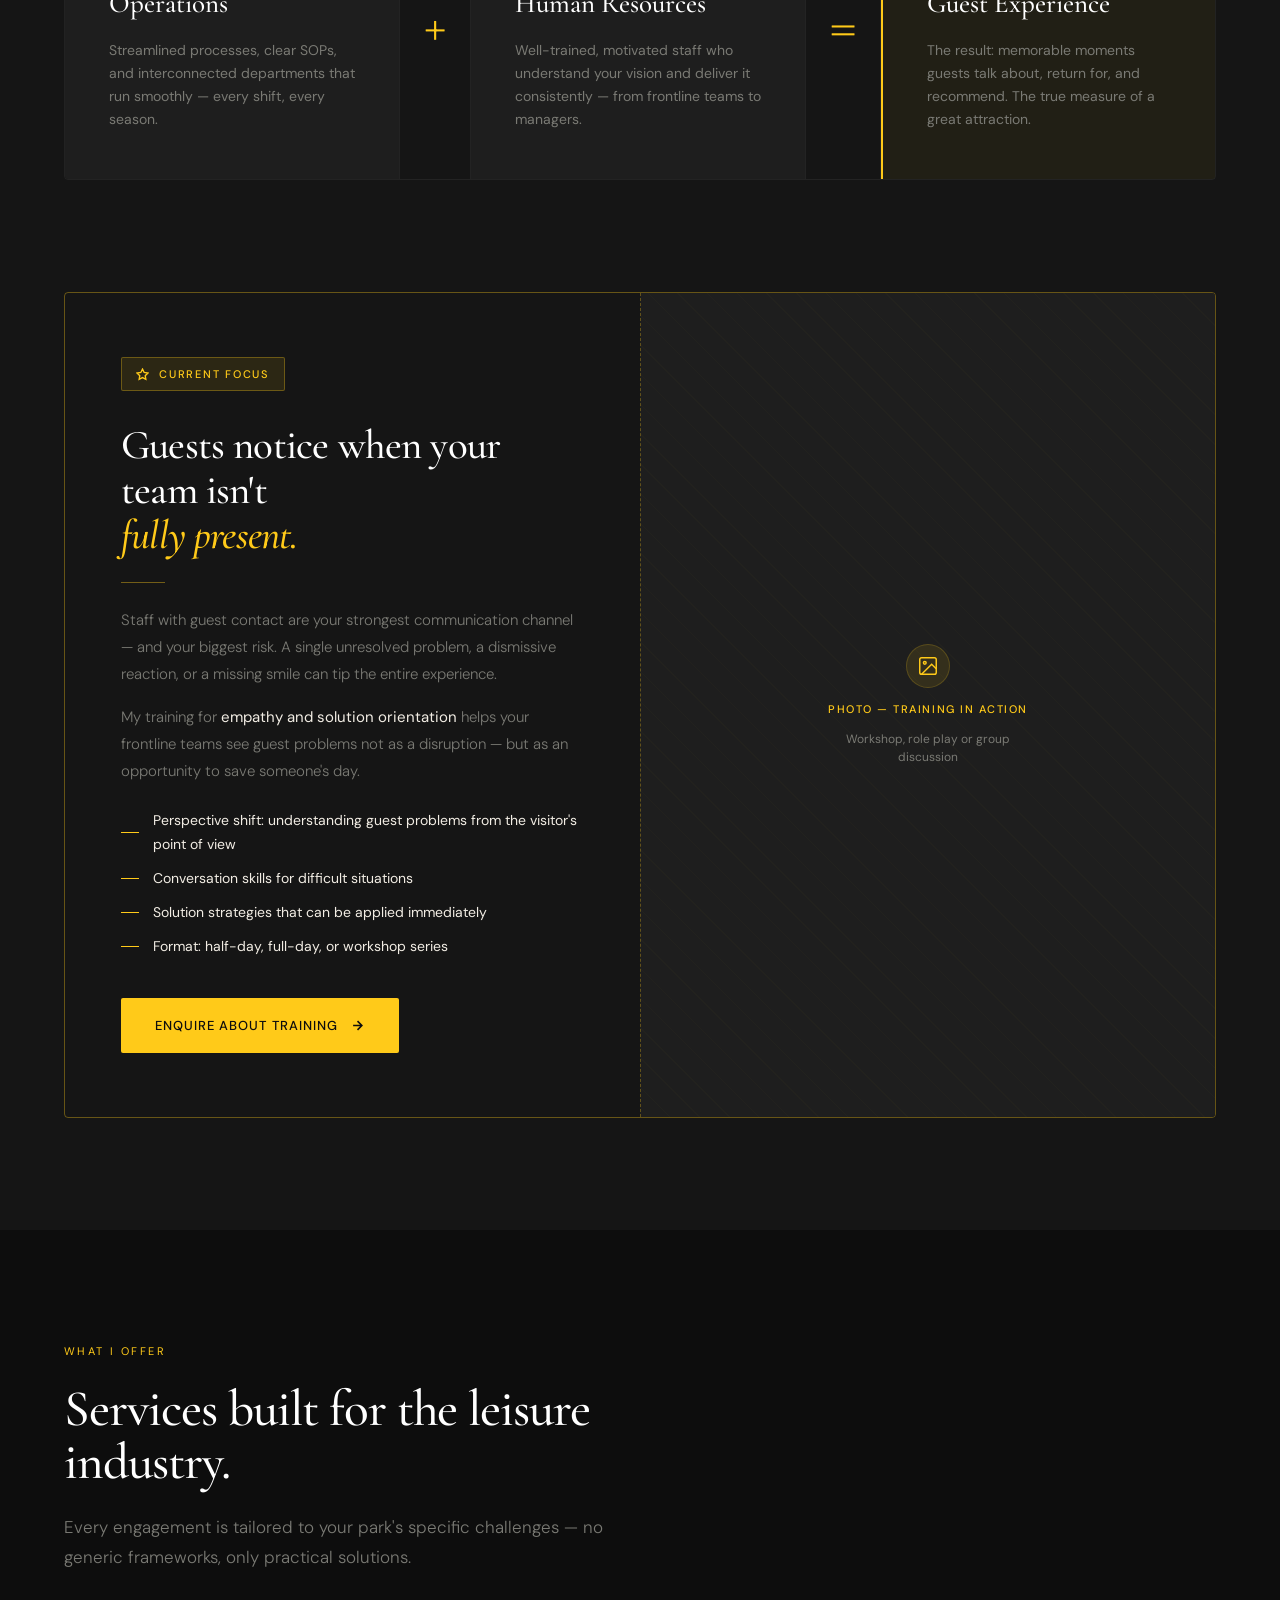
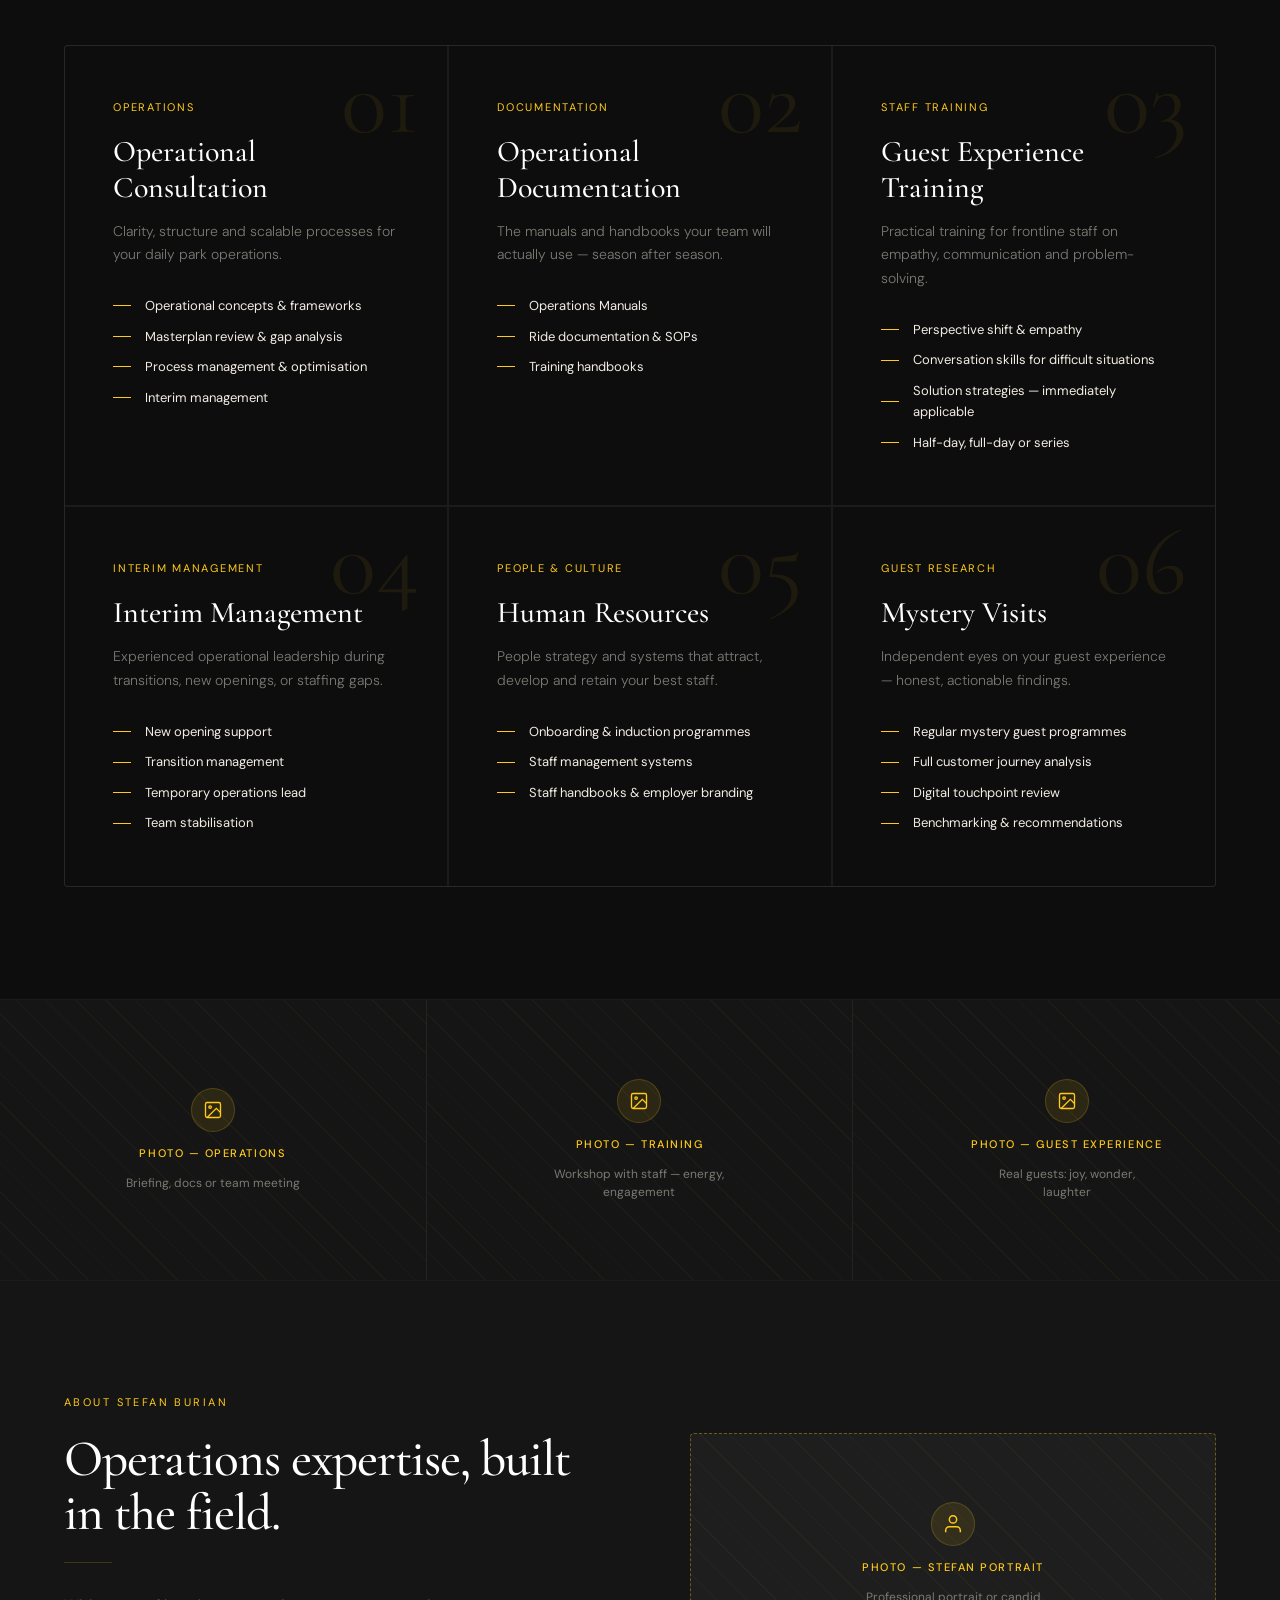
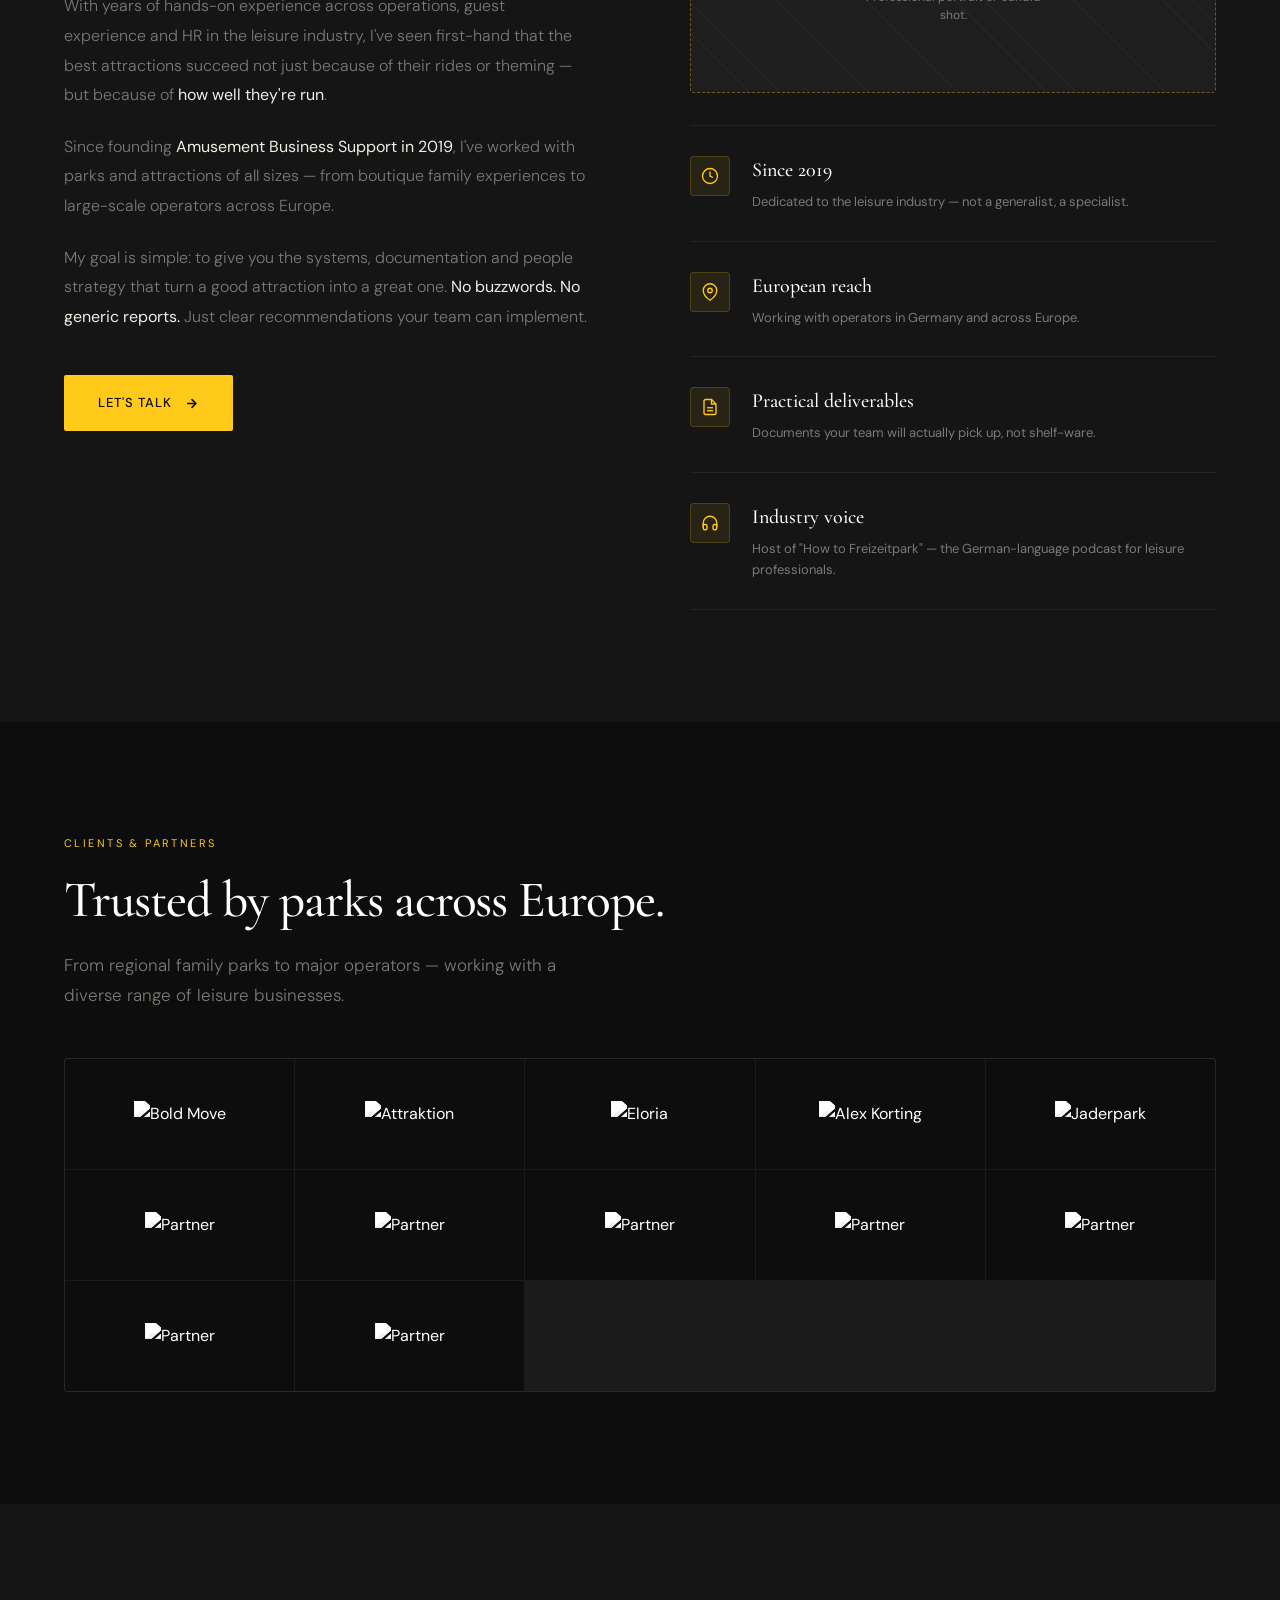
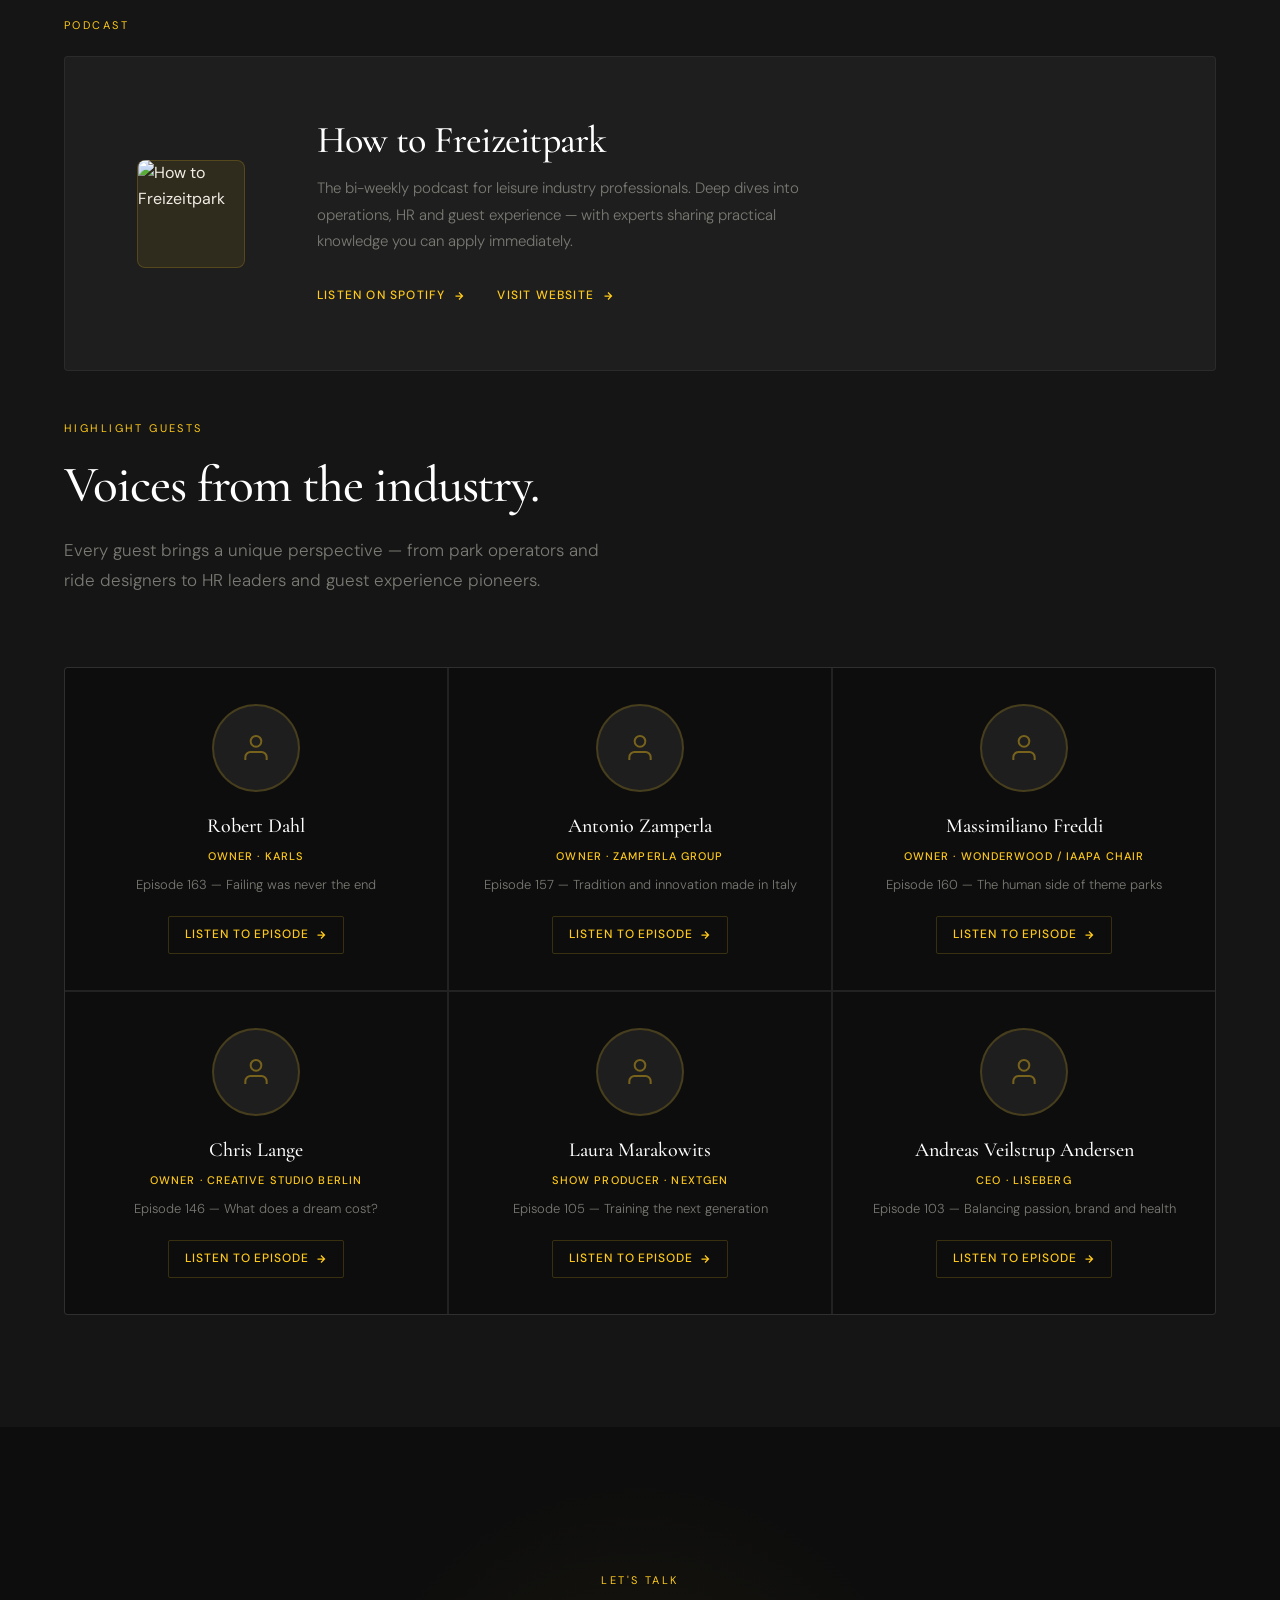
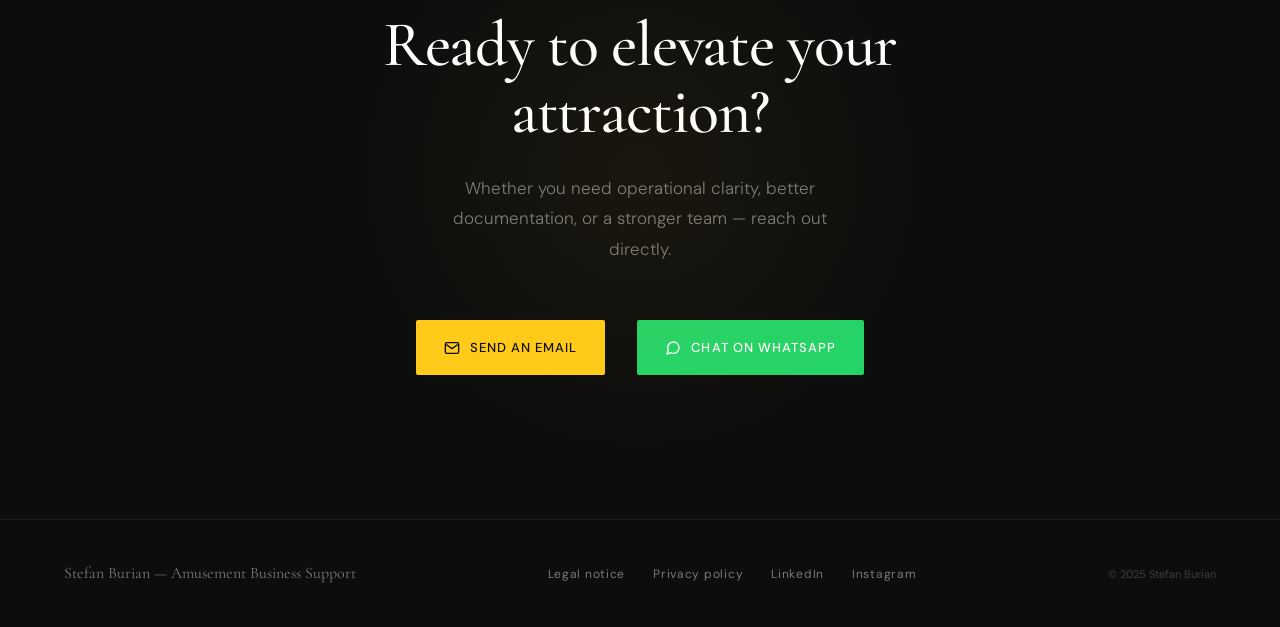
==== commit 597973a2: "Add current live index.html of stefanburian.com as baseline Co-Authored-By: Claude Opus 5.5 <noreply" ====
--- a/index.html
+++ b/index.html
@@ -1,2364 +1,1321 @@
 <!DOCTYPE html>
-<html lang="de">
+<html lang="en">
 <head>
-<meta charset="UTF-8">
-<meta name="viewport" content="width=device-width, initial-scale=1.0">
-<title>Annual Budget Calculator – LeisureWorkspace</title>
-<link rel="preconnect" href="https://fonts.googleapis.com">
-<link rel="preconnect" href="https://fonts.gstatic.com" crossorigin>
-<link href="https://fonts.googleapis.com/css2?family=Inter:wght@400;500;600;700;800&display=swap" rel="stylesheet">
-
-<!-- ═══ Google Tag (Consent Mode v2) ═══════════════════════════════════
-     Ersetze G-XXXXXXXXXX durch deine echte GA4-Measurement-ID.
-     Das Skript setzt standardmäßig KEINE Cookies (analytics_storage=denied).
-     Cookies werden erst gesetzt, wenn der Nutzer im Banner zustimmt.
- ════════════════════════════════════════════════════════════════════════ -->
+	<!-- Google tag (gtag.js) -->
+<script async src="https://www.googletagmanager.com/gtag/js?id=G-MH4B6GJ4E5"></script>
 <script>
   window.dataLayer = window.dataLayer || [];
   function gtag(){dataLayer.push(arguments);}
-  gtag('consent','default',{
-    analytics_storage:    'denied',
-    ad_storage:           'denied',
-    ad_user_data:         'denied',
-    ad_personalization:   'denied',
-    wait_for_update:       500
-  });
+  gtag('js', new Date());
+
+  gtag('config', 'G-MH4B6GJ4E5');
 </script>
-<script async src="https://www.googletagmanager.com/gtag/js?id=G-XXXXXXXXXX"></script>
-<script>
-  gtag('js', new Date());
-  gtag('config','G-XXXXXXXXXX', { anonymize_ip: true });
-</script>
-
+<meta charset="UTF-8"><meta name="viewport" content="width=device-width,initial-scale=1.0">
+<title>Stefan Burian — Amusement Business Support</title>
+<link rel="preconnect" href="https://fonts.googleapis.com">
+<link rel="preconnect" href="https://fonts.gstatic.com" crossorigin>
+<link href="https://fonts.googleapis.com/css2?family=Cormorant+Garamond:ital,wght@0,400;0,500;0,600;1,400;1,500&family=DM+Sans:opsz,wght@9..40,300;400;500&display=swap" rel="stylesheet">
 <style>
-*, *::before, *::after { box-sizing: border-box; margin: 0; padding: 0; }
-
-:root {
-  --bg:      #EDEAE0;
-  --card:    #ffffff;
-  --border:  #D0CBC0;
-  --text:    #132638;
-  --muted:   #5A6A7A;
-  --shadow:  0 2px 8px rgba(19,38,56,.10);
-
-  --lw-navy:   #132638;
-  --lw-teal:   #1A7272;
-  --lw-yellow: #F5C518;
-  --lw-cream:  #EDEAE0;
-  --lw-mint:   #C8E6D8;
-
-  --c-guests-bg:#dbeafe; --c-guests-h:#1e3a5f;
-  --c-rev-bg:   #f0fdf4;
-  --c-rtot-bg:  #bbf7d0; --c-rev-h:#14532d;
-  --c-cog-bg:   #fffbf5;
-  --c-ctot-bg:  #fed7aa; --c-cog-h:#7c2d12; --c-cog-ac:#ea580c;
-  --c-gp-bg:    #bae6fd; --c-gp-h:#0c4a6e;  --c-gp-ac:#0284c7;
-  --c-wage-bg:  #fdf4ff;
-  --c-stot-bg:  #e9d5ff;
-  --c-hourly-bg:#ecfdf5;
-  --c-htot-bg:  #a7f3d0;
-  --c-opex-bg:  #ede9fe;
-  --c-sktot-bg: #c7d2fe;
-  --c-otot-bg:  #ddd6fe; --c-opex-h:#4c1d95; --c-opex-ac:#7c3aed;
-  --c-ebitda-bg:#d1fae5; --c-ebitda-ac:#059669; --c-neg:#dc2626;
-  --c-invest-bg:#f1f5f9;
-  --c-cumul-bg: #e0f2fe;
-  --c-roi-bg:   #fef9c3;
-  --c-tot-col:  #e2e8f0;
-}
-
-/* ── App shell ──────────────────────────────────────── */
-html, body { height: 100%; overflow: hidden; }
-body {
-  font-family: 'Inter', system-ui, -apple-system, sans-serif;
-  font-size: 13px;
-  color: var(--text);
-  background: var(--bg);
-  display: flex;
-  flex-direction: column;
-}
-
-/* ── Top bar (LeisureWorkspace style) ───────────────── */
-.topbar {
-  flex-shrink: 0;
-  display: flex;
-  align-items: center;
-  gap: 10px;
-  height: 60px;
-  padding: 0 20px;
-  background: linear-gradient(135deg, #0D1F2E 0%, var(--lw-navy) 60%, #1A3048 100%);
-  color: #f1f5f9;
-  border-bottom: 3px solid var(--lw-yellow);
-  box-shadow: 0 4px 20px rgba(0,0,0,.40);
-  z-index: 50;
-  position: relative;
-}
-
-/* Logo block */
-.lw-logo {
-  display: flex; align-items: center; gap: 10px;
-  flex-shrink: 0; text-decoration: none;
-}
-.lw-logo-icon {
-  width: 34px; height: 34px; flex-shrink: 0;
-  background: var(--lw-teal); border-radius: 8px;
-  display: flex; align-items: center; justify-content: center;
-  font-size: 18px;
-}
-.lw-logo-text { line-height: 1.1; }
-.lw-logo-name {
-  font-size: 13px; font-weight: 800; color: #fff;
-  letter-spacing: -.3px;
-}
-.lw-logo-name span { color: var(--lw-teal); font-weight: 400; }
-.lw-logo-sub {
-  font-size: 9.5px; color: rgba(255,255,255,.45);
-  font-weight: 400; letter-spacing: .1px;
-}
-
-.topbar-divider {
-  width: 1px; height: 28px; background: rgba(255,255,255,.15);
-  flex-shrink: 0;
-}
-
-.topbar-title {
-  font-size: 13px; font-weight: 600;
-  color: rgba(255,255,255,.85);
-  letter-spacing: -.2px;
-  margin-right: auto;
-  white-space: nowrap; overflow: hidden; text-overflow: ellipsis;
-}
-
-/* Info button */
-.btn-info {
-  display: inline-flex; align-items: center; justify-content: center;
-  width: 30px; height: 30px; flex-shrink: 0;
-  border: 1.5px solid rgba(255,255,255,.25); border-radius: 50%;
-  background: transparent; color: rgba(255,255,255,.7);
-  font-size: 13px; font-weight: 700; font-family: inherit;
-  cursor: pointer; transition: border-color .15s, color .15s;
-}
-.btn-info:hover { border-color: var(--lw-yellow); color: var(--lw-yellow); }
-
-/* Language toggle */
-.btn-lang {
-  display: inline-flex; align-items: center; gap: 0;
-  border: 1.5px solid rgba(255,255,255,.2); border-radius: 20px;
-  overflow: hidden; flex-shrink: 0;
-}
-.btn-lang-opt {
-  padding: 4px 9px; border: none; background: transparent;
-  color: rgba(255,255,255,.5); font-size: 11px; font-weight: 700;
-  font-family: inherit; cursor: pointer; transition: background .12s, color .12s;
-}
-.btn-lang-opt.active { background: var(--lw-teal); color: #fff; }
-
-/* Back to menu button */
-.btn-back {
-  display: inline-flex; align-items: center; gap: 6px;
-  padding: 7px 14px; border: none; border-radius: 22px;
-  background: var(--lw-yellow); color: var(--lw-navy);
-  font-size: 11.5px; font-weight: 700; font-family: inherit;
-  cursor: pointer; white-space: nowrap; flex-shrink: 0;
-  text-decoration: none; transition: filter .12s, transform .08s;
-}
-.btn-back:hover  { filter: brightness(.92); }
-.btn-back:active { transform: scale(.95); }
-
-/* ── Action buttons ─────────────────────────────────── */
-.topbar-actions {
-  display: flex; align-items: center; gap: 6px;
-  flex-shrink: 0;
-  background: rgba(0,0,0,.25);
-  border-radius: 28px;
-  padding: 5px 8px;
-  border: 1px solid rgba(255,255,255,.08);
-}
-.btn-act {
-  display: inline-flex; align-items: center; gap: 5px;
-  padding: 6px 12px;
-  border: none; border-radius: 20px;
-  font-size: 11.5px; font-weight: 600; font-family: inherit;
-  cursor: pointer; white-space: nowrap;
-  transition: background .15s, color .15s, transform .08s;
-}
-.btn-act:active { transform: scale(.95); }
-.btn-act--save   { background: var(--lw-teal); color: #fff; }
-.btn-act--save:hover { background: #158080; }
-.btn-act--load   { background: rgba(255,255,255,.12); color: rgba(255,255,255,.85); }
-.btn-act--load:hover { background: rgba(255,255,255,.22); }
-.btn-act--pdf    { background: rgba(255,255,255,.12); color: rgba(255,255,255,.85); }
-.btn-act--pdf:hover  { background: rgba(255,255,255,.22); }
-.btn-act--toggle { background: transparent; color: rgba(255,255,255,.55); }
-.btn-act--toggle:hover { color: rgba(255,255,255,.9); }
-
-/* Thin separator between tool buttons and lang/back controls */
-.topbar-sep {
-  width: 1px; height: 20px; background: rgba(255,255,255,.15);
-  flex-shrink: 0; margin: 0 2px;
-}
-.btn-act .ico    { font-size: 13px; }
-
-/* ── App body ───────────────────────────────────────── */
-.app-body {
-  flex: 1;
-  display: flex;
-  min-height: 0;
-  overflow: hidden;
-}
-
-/* ── Table panel (left) ─────────────────────────────── */
-.table-panel {
-  flex: 1;
-  min-width: 0;
-  display: flex;
-  flex-direction: column;
-  overflow: hidden;
-}
-
-.panel-hdr {
-  flex-shrink: 0;
-  padding: 6px 16px;
-  background: #E8E4D9;
-  color: var(--muted);
-  font-size: 10px;
-  font-weight: 600;
-  text-transform: uppercase;
-  letter-spacing: .6px;
-  border-bottom: 1px solid #D0CBC0;
-}
-
-.tbl-wrap {
-  flex: 1;
-  overflow: auto;
-  -webkit-overflow-scrolling: touch;
-}
-
-.ov-hint {
-  flex-shrink: 0;
-  padding: 4px 14px;
-  font-size: 10px;
-  color: var(--muted);
-  font-style: italic;
-  background: var(--bg);
-  border-top: 1px solid var(--border);
-  min-height: 22px;
-}
-
-/* ── Table ──────────────────────────────────────────── */
-table {
-  border-collapse: collapse;
-  min-width: 880px;
-  width: 100%;
-  font-size: 12px;
-}
-
-thead th {
-  position: sticky; top: 0; z-index: 3;
-  background: var(--lw-teal); color: rgba(255,255,255,.85);
-  font-size: 10px; font-weight: 600;
-  padding: 7px 5px;
-  text-align: right; white-space: nowrap;
-  border-right: 1px solid rgba(255,255,255,.12);
-  border-bottom: 2px solid var(--lw-yellow);
-}
-thead th:first-child {
-  text-align: left;
-  position: sticky; left: 0; z-index: 4;
-  min-width: 160px;
-  background: var(--lw-teal);
-}
-thead th.th-tot { background: #125858; color: #fff; font-weight: 700; }
-
-tbody td {
-  padding: 4px 5px; text-align: right; white-space: nowrap;
-  border-right: 1px solid var(--border);
-  border-bottom: 1px solid var(--border);
-}
-tbody td:first-child {
-  text-align: left;
-  position: sticky; left: 0;
-  font-weight: 500; z-index: 1;
-  border-right: 2px solid var(--border);
-  padding-left: 10px;
-}
-tbody td.td-tot { background: var(--c-tot-col) !important; font-weight: 700; }
-tbody td.neg    { color: var(--c-neg); }
-tbody td.pos    { color: var(--c-ebitda-ac); }
-
-/* guest inputs */
-td.td-g input {
-  width: 70px; padding: 2px 4px;
-  font-size: 11px; text-align: right;
-  border: 1px solid #93c5fd; border-radius: 4px;
-  background: #eff6ff;
-}
-
-/* overridable cells */
-td.ov-cell { cursor: pointer; }
-td.ov-cell:hover { filter: brightness(.94); }
-td.ov-cell.overridden { background: #fefce8 !important; }
-td.ov-cell.overridden::after { content:'✎'; font-size:8px; opacity:.4; margin-left:2px; vertical-align:super; }
-td.ov-cell.editing { background:#fff9c4 !important; padding:0 !important; }
-td.ov-cell.editing input {
-  width:100%; height:100%; padding:4px 5px; text-align:right;
-  border:2px solid #f59e0b; border-radius:0; background:#fff9c4;
-  font:inherit; -moz-appearance:textfield;
-}
-td.ov-cell.editing input::-webkit-inner-spin-button,
-td.ov-cell.editing input::-webkit-outer-spin-button { -webkit-appearance:none; }
-
-/* label hint (param sub-line) */
-.lbl-hint {
-  display: block; font-size: 10px; font-weight: 400;
-  color: var(--muted); margin-top: 1px;
-}
-
-/* Row colours */
-tr.tr-guests td { background: var(--c-guests-bg); color: var(--c-guests-h); }
-tr.tr-rev    td { background: var(--c-rev-bg); }
-tr.tr-rtot   td { background: var(--c-rtot-bg); font-weight:700; }
-tr.tr-cog    td { background: var(--c-cog-bg); }
-tr.tr-ctot   td { background: var(--c-ctot-bg); font-weight:700; }
-tr.tr-gp     td { background: var(--c-gp-bg);  font-weight:700; font-size:12.5px; }
-tr.tr-margin td { background: #f8fafc; color:var(--muted); font-style:italic; font-size:11px; }
-tr.tr-wage   td { background: var(--c-wage-bg); }
-tr.tr-stot   td { background: var(--c-stot-bg); font-weight:700; }
-tr.tr-hourly td { background: var(--c-hourly-bg); }
-tr.tr-htot   td { background: var(--c-htot-bg);  font-weight:700; }
-tr.tr-opex   td { background: var(--c-opex-bg); }
-tr.tr-sktot  td { background: var(--c-sktot-bg); font-weight:700; }
-tr.tr-otot   td { background: var(--c-otot-bg); font-weight:700; font-size:12.5px; }
-tr.tr-ebitda td { background: var(--c-ebitda-bg); font-weight:700; font-size:13px; }
-tr.tr-sep    td { background: var(--lw-navy); height:4px; padding:0; }
-tr.tr-invest td { background: var(--c-invest-bg); color:var(--muted); }
-tr.tr-cumul  td { background: var(--c-cumul-bg); font-weight:600; }
-tr.tr-roi    td { background: var(--c-roi-bg); font-weight:600; }
-tr.tr-roi td.payback { background:#fbbf24 !important; color:#78350f; font-weight:700; }
-
-/* sticky-col bg inherits row colour */
-tr.tr-guests td:first-child { background:var(--c-guests-bg); }
-tr.tr-rev    td:first-child { background:var(--c-rev-bg); }
-tr.tr-rtot   td:first-child { background:var(--c-rtot-bg); }
-tr.tr-cog    td:first-child { background:var(--c-cog-bg); }
-tr.tr-ctot   td:first-child { background:var(--c-ctot-bg); }
-tr.tr-gp     td:first-child { background:var(--c-gp-bg); }
-tr.tr-margin td:first-child { background:#f8fafc; }
-tr.tr-wage   td:first-child { background:var(--c-wage-bg); }
-tr.tr-stot   td:first-child { background:var(--c-stot-bg); }
-tr.tr-hourly td:first-child { background:var(--c-hourly-bg); }
-tr.tr-htot   td:first-child { background:var(--c-htot-bg); }
-tr.tr-opex   td:first-child { background:var(--c-opex-bg); }
-tr.tr-sktot  td:first-child { background:var(--c-sktot-bg); }
-tr.tr-otot   td:first-child { background:var(--c-otot-bg); }
-tr.tr-ebitda td:first-child { background:var(--c-ebitda-bg); }
-tr.tr-invest td:first-child { background:var(--c-invest-bg); }
-tr.tr-cumul  td:first-child { background:var(--c-cumul-bg); }
-tr.tr-roi    td:first-child { background:var(--c-roi-bg); }
-
-/* total-col accent */
-tr.tr-guests td.td-tot { background:#bfdbfe !important; }
-tr.tr-rtot   td.td-tot { background:#86efac !important; }
-tr.tr-ctot   td.td-tot { background:#fdba74 !important; }
-tr.tr-gp     td.td-tot { background:#7dd3fc !important; }
-tr.tr-stot   td.td-tot { background:#d8b4fe !important; }
-tr.tr-htot   td.td-tot { background:#6ee7b7 !important; }
-tr.tr-sktot  td.td-tot { background:#a5b4fc !important; }
-tr.tr-otot   td.td-tot { background:#c4b5fd !important; }
-tr.tr-ebitda td.td-tot { background:#6ee7b7 !important; }
-tr.tr-cumul  td.td-tot { background:#7dd3fc !important; }
-tr.tr-roi    td.td-tot { background:#fde68a !important; }
-
-/* ── Collapse detail rows ───────────────────────────── */
-#tblBody.collapsed tr.tr-rev,
-#tblBody.collapsed tr.tr-cog,
-#tblBody.collapsed tr.tr-wage,
-#tblBody.collapsed tr.tr-stot,
-#tblBody.collapsed tr.tr-hourly,
-#tblBody.collapsed tr.tr-htot,
-#tblBody.collapsed tr.tr-opex,
-#tblBody.collapsed tr.tr-sktot,
-#tblBody.collapsed tr.tr-margin { display: none; }
-
-/* ── Config sidebar (right) ─────────────────────── */
-.config-bar {
-  width: 310px;
-  flex-shrink: 0;
-  overflow-y: auto;
-  background: var(--card);
-  border-left: 2px solid var(--border);
-  box-shadow: -3px 0 10px rgba(0,0,0,.07);
-}
-
-.cfg-section {
-  padding: 11px 13px;
-  border-bottom: 2px solid #cbd5e1;
-}
-.cfg-section:last-child { border-bottom: none; }
-
-/* Per-section background colours – LeisureWorkspace palette */
-.config-bar > .cfg-section:nth-child(1) { background: #F5F3EE; } /* Spend per Cap – cream */
-.config-bar > .cfg-section:nth-child(2) { background: #EDF6F2; } /* Wareneinsatz – mint */
-.config-bar > .cfg-section:nth-child(3) { background: #EFF8F8; } /* Gehälter – teal-tint */
-.config-bar > .cfg-section:nth-child(4) { background: #F0F7EF; } /* Variable Löhne – soft green */
-.config-bar > .cfg-section:nth-child(5) { background: #F5F3EE; } /* Sonstige Kosten – cream */
-.config-bar > .cfg-section:nth-child(6) { background: #FDF9E8; } /* Investition – yellow-tint */
-
-.cfg-title {
-  font-size: 10px; font-weight: 700;
-  text-transform: uppercase; letter-spacing: .8px;
-  color: var(--lw-teal);
-  margin-bottom: 8px;
-  display: flex; align-items: center; gap: 5px;
-}
-.cfg-title::before {
-  content: ''; display: inline-block;
-  width: 6px; height: 6px; border-radius: 50%;
-  background: var(--lw-yellow); flex-shrink: 0;
-}
-.cfg-title--cog  { color: var(--lw-teal); }
-.cfg-title--opex { color: var(--lw-teal); }
-.cfg-title--wage { color: var(--lw-teal); }
-
-/* label + input pairs */
-.cfg-field {
-  display: flex; align-items: center; gap: 8px;
-  margin-bottom: 4px;
-}
-.cfg-field label {
-  flex: 1; font-size: 12px; color: var(--muted);
-  text-align: right; padding-right: 2px;
-  white-space: nowrap;
-}
-.cfg-field input { width: 50px; flex-shrink: 0; }
-
-/* dynamic rows in sidebar */
-.drow { display: grid; gap: 4px; margin-bottom: 4px; align-items: center; }
-.drow--std    { grid-template-columns: 1fr 82px 56px 22px; }
-.drow--salary { grid-template-columns: 1fr 72px 40px 40px 22px; }
-.drow--hourly { grid-template-columns: 1fr 54px 50px 36px 36px 22px; }
-
-.col-hd {
-  display: grid; gap: 4px; margin-bottom: 3px;
-  font-size: 9.5px; color: var(--muted);
-  text-transform: uppercase; letter-spacing: .3px;
-}
-.col-hd--std    { grid-template-columns: 1fr 82px 56px 22px; }
-.col-hd--salary { grid-template-columns: 1fr 72px 40px 40px 22px; }
-.col-hd--hourly { grid-template-columns: 1fr 54px 50px 36px 36px 22px; }
-
-/* inputs */
-input[type="number"], input[type="text"], select {
-  width: 100%; padding: 4px 6px;
-  border: 1px solid var(--border); border-radius: 5px;
-  font-size: 12px; background: #fff; color: var(--text);
-  -moz-appearance: textfield;
-}
-input[type="number"]::-webkit-inner-spin-button,
-input[type="number"]::-webkit-outer-spin-button { -webkit-appearance: none; }
-input:focus, select:focus { outline: none; border-color: #94a3b8; }
-
-.btn-del {
-  border: none; background: none; cursor: pointer;
-  color: #d1d5db; font-size: 13px; padding: 2px;
-  border-radius: 4px; line-height: 1;
-  display: flex; align-items: center; justify-content: center;
-  transition: color .12s, background .12s;
-}
-.btn-del:hover { color: var(--c-neg); background: #fee2e2; }
-
-.btn-add {
-  display: inline-flex; align-items: center; gap: 4px;
-  padding: 5px 12px; border: 1.5px dashed var(--lw-teal);
-  border-radius: 20px; font-size: 11px; font-weight: 600;
-  cursor: pointer; background: transparent; color: var(--lw-teal);
-  transition: background .12s; margin-top: 4px;
-}
-.btn-add:hover { background: rgba(26,114,114,.07); }
-.btn-add--cog  { border-color: var(--lw-teal); color: var(--lw-teal); }
-.btn-add--opex { border-color: var(--lw-teal); color: var(--lw-teal); }
-.btn-add--wage { border-color: var(--lw-teal); color: var(--lw-teal); }
-
-/* ── Toast ──────────────────────────────────────── */
-.toast {
-  position: fixed; bottom: 24px; left: 50%;
-  transform: translateX(-50%);
-  padding: 8px 20px; border-radius: 9px;
-  font-size: 12px; font-weight: 500; color: #fff;
-  z-index: 9999; pointer-events: none; white-space: nowrap;
-  animation: tin .18s ease, tout .28s ease 1.8s forwards;
-}
-.toast--ok  { background: #1e293b; }
-.toast--err { background: var(--c-neg); }
-@keyframes tin  { from { opacity:0; transform:translateX(-50%) translateY(6px); } to { opacity:1; transform:translateX(-50%) translateY(0); } }
-@keyframes tout { from { opacity:1; } to { opacity:0; } }
-
-/* ── Info Modal ─────────────────────────────────── */
-.info-overlay {
-  position: fixed; inset: 0; z-index: 9100;
-  background: rgba(19,38,56,.55);
-  display: flex; align-items: center; justify-content: center;
-  padding: 20px;
-}
-.info-modal {
-  background: #fff; border-radius: 16px;
-  max-width: 520px; width: 100%;
-  box-shadow: 0 20px 60px rgba(19,38,56,.3);
-  overflow: hidden;
-  animation: modal-in .2s ease;
-}
-@keyframes modal-in { from { opacity:0; transform:translateY(10px); } to { opacity:1; transform:translateY(0); } }
-.info-modal-hdr {
-  background: var(--lw-navy); color: #fff;
-  padding: 20px 24px 18px;
-  display: flex; align-items: flex-start; gap: 14px;
-}
-.info-modal-icon {
-  width: 40px; height: 40px; flex-shrink: 0;
-  background: var(--lw-teal); border-radius: 10px;
-  display: flex; align-items: center; justify-content: center;
-  font-size: 20px;
-}
-.info-modal-title { font-size: 17px; font-weight: 800; letter-spacing: -.3px; margin-bottom: 2px; }
-.info-modal-sub   { font-size: 11px; color: rgba(255,255,255,.5); font-weight: 400; }
-.info-modal-close {
-  margin-left: auto; flex-shrink: 0;
-  background: rgba(255,255,255,.12); border: none; border-radius: 50%;
-  width: 28px; height: 28px; display: flex; align-items: center; justify-content: center;
-  color: rgba(255,255,255,.7); font-size: 14px; cursor: pointer;
-  transition: background .12s;
-}
-.info-modal-close:hover { background: rgba(255,255,255,.22); }
-.info-modal-body { padding: 22px 24px 24px; }
-.info-label {
-  font-size: 9.5px; font-weight: 700; text-transform: uppercase;
-  letter-spacing: .8px; color: var(--lw-teal); margin-bottom: 5px;
-  display: flex; align-items: center; gap: 5px;
-}
-.info-label::before {
-  content: ''; display: inline-block;
-  width: 5px; height: 5px; border-radius: 50%; background: var(--lw-yellow);
-}
-.info-section { margin-bottom: 16px; }
-.info-section p { font-size: 13px; line-height: 1.6; color: var(--muted); }
-.info-section strong { color: var(--text); }
-.info-modal-footer {
-  border-top: 1px solid var(--border);
-  padding: 14px 24px;
-  display: flex; gap: 10px; align-items: center;
-}
-.info-footer-logo {
-  font-size: 11px; color: var(--muted); margin-right: auto;
-}
-.info-footer-logo strong { color: var(--lw-navy); }
-.btn-lw-primary {
-  display: inline-flex; align-items: center; gap: 6px;
-  padding: 8px 16px; border: none; border-radius: 22px;
-  background: var(--lw-yellow); color: var(--lw-navy);
-  font-size: 12px; font-weight: 700; font-family: inherit;
-  cursor: pointer; text-decoration: none;
-  transition: filter .12s;
-}
-.btn-lw-primary:hover { filter: brightness(.92); }
-
-/* ── Cookie Banner ──────────────────────────────── */
-.cb-overlay {
-  position: fixed; inset: 0; z-index: 9000;
-  background: rgba(0,0,0,.4);
-  display: flex; align-items: flex-end;
-}
-.cb-banner {
-  width: 100%;
-  background: var(--lw-navy); color: #f1f5f9;
-  border-top: 3px solid var(--lw-yellow);
-  box-shadow: 0 -4px 28px rgba(0,0,0,.4);
-  font-size: 13px;
-  animation: cb-up .2s ease;
-}
-@keyframes cb-up { from { transform:translateY(100%); } to { transform:translateY(0); } }
-
-.cb-inner {
-  max-width: 960px; margin: 0 auto;
-  padding: 16px 20px 12px;
-  display: flex; gap: 20px; align-items: center; flex-wrap: wrap;
-}
-.cb-text { flex: 1; min-width: 220px; }
-.cb-title { font-size: 14px; font-weight: 700; margin-bottom: 5px; }
-.cb-desc  { font-size: 12px; color: #94a3b8; line-height: 1.55; }
-.cb-desc a { color: #60a5fa; }
-
-.cb-actions {
-  display: flex; gap: 7px; flex-wrap: wrap;
-  flex-shrink: 0; align-items: center;
-}
-.cb-btn {
-  padding: 8px 15px; border: none; border-radius: 6px;
-  font-size: 12px; font-weight: 600; font-family: inherit;
-  cursor: pointer; white-space: nowrap; transition: filter .12s;
-}
-.cb-btn:hover { filter: brightness(.88); }
-.cb-btn--accept   { background: var(--lw-yellow); color: var(--lw-navy); }
-.cb-btn--reject   { background: rgba(255,255,255,.12); color: #cbd5e1; border: 1px solid rgba(255,255,255,.15); }
-.cb-btn--settings { background: transparent; color: rgba(255,255,255,.55); border: 1px solid rgba(255,255,255,.18); }
-.cb-btn--save     { background: var(--lw-teal); color: #fff; }
-.cb-btn--lang     { background: transparent; color: rgba(255,255,255,.6); border: 1px solid rgba(255,255,255,.2);
-                    font-size: 11px; padding: 5px 10px; border-radius: 5px; }
-
-.cb-settings {
-  max-width: 960px; margin: 0 auto;
-  padding: 0 20px 14px;
-  border-top: 1px solid #334155;
-}
-.cb-cat {
-  display: flex; align-items: flex-start; gap: 14px;
-  padding: 11px 0; border-bottom: 1px solid rgba(255,255,255,.08);
-}
-.cb-cat:last-child { border-bottom: none; }
-.cb-cat-info { flex: 1; }
-.cb-cat-name { font-size: 12px; font-weight: 600; margin-bottom: 3px; }
-.cb-cat-desc { font-size: 11px; color: #64748b; line-height: 1.45; }
-.cb-cat-desc a { color: #60a5fa; }
-.cb-settings-footer {
-  padding-top: 10px; display: flex; justify-content: flex-end; gap: 8px;
-}
-
-/* Toggle switch */
-.cb-toggle { flex-shrink: 0; position: relative; width: 38px; height: 22px; margin-top: 1px; }
-.cb-toggle input { opacity:0; width:0; height:0; }
-.cb-slider {
-  position: absolute; inset: 0; cursor: pointer;
-  background: #334155; border-radius: 22px; transition: background .2s;
-}
-.cb-slider::before {
-  content:''; position:absolute;
-  left:3px; top:3px; width:16px; height:16px;
-  border-radius:50%; background:#fff; transition:transform .2s;
-}
-.cb-toggle input:checked  + .cb-slider               { background: var(--lw-teal); }
-.cb-toggle input:checked  + .cb-slider::before        { transform: translateX(16px); }
-.cb-toggle input:disabled + .cb-slider                { opacity: .55; cursor: not-allowed; }
-
-/* Reopen pill */
-.cb-reopen {
-  position: fixed; bottom: 14px; left: 14px; z-index: 8999;
-  background: var(--lw-navy); color: rgba(255,255,255,.6);
-  border: 1px solid rgba(255,255,255,.15); border-radius: 22px;
-  padding: 6px 13px; font-size: 11px; font-weight: 600;
-  cursor: pointer; display: flex; align-items: center; gap: 6px;
-  box-shadow: 0 2px 8px rgba(0,0,0,.3); transition: filter .12s;
-}
-.cb-reopen:hover { filter: brightness(1.2); }
-
-/* ── Mobile bottom tab bar (hidden on desktop) ──────── */
-.mobile-tabbar {
-  display: none;
-  flex-shrink: 0;
-  background: var(--lw-navy);
-  border-top: 1px solid rgba(255,255,255,.08);
-  z-index: 45;
-}
-.mob-tab {
-  flex: 1; padding: 9px 8px 7px;
-  display: flex; flex-direction: column; align-items: center; gap: 3px;
-  border: none; border-top: 2.5px solid transparent;
-  background: transparent; color: rgba(255,255,255,.4);
-  font-size: 10px; font-weight: 600; font-family: inherit;
-  cursor: pointer; text-transform: uppercase; letter-spacing: .4px;
-  transition: color .12s;
-}
-.mob-tab.active { color: var(--lw-yellow); border-top-color: var(--lw-yellow); }
-.mob-tab-ico { font-size: 18px; line-height: 1.1; }
-
-/* ── Mobile layout ──────────────────────────────────── */
-@media (max-width: 768px) {
-  html, body { height: 100dvh; }
-
-  /* Compact topbar */
-  .topbar { padding: 0 10px; gap: 5px; height: 54px; }
-  .topbar-title { font-size: 11px; letter-spacing: -.2px; }
-  .lw-logo-sub { display: none; }
-  .lw-logo-name { font-size: 11px; }
-  .lw-logo-icon { width: 28px; height: 28px; font-size: 15px; }
-  .topbar-divider { display: none; }
-  .btn-back { padding: 5px 10px; font-size: 10px; }
-  .btn-act { padding: 6px 9px; font-size: 11px; gap: 3px; }
-  .btn-lbl { display: none; } /* icon-only on mobile */
-
-  /* Stack panels, each fills the full remaining body */
-  .app-body { flex-direction: column; overflow: visible; }
-  .table-panel { flex: 1; min-height: 0; }
-
-  /* Config bar: full-width, hidden by default on mobile */
-  .config-bar {
-    width: 100%; border-left: none;
-    border-top: 2px solid var(--border);
-    display: none; flex: 1; min-height: 0;
+
+    :root {
+      --dark:       #0D0D0D;
+      --dark-2:     #151515;
+      --dark-3:     #1E1E1E;
+      --accent:     #ffca19;
+      --accent-lt:  #ffd84d;
+      --off-white:  #F2EDE4;
+      --white:      #FFFFFF;
+      --muted:      #7A7A74;
+      --border:     rgba(255,202,25,0.18);
+      --border-dim: rgba(255,255,255,0.06);
+    }
+    *, *::before, *::after { margin: 0; padding: 0; box-sizing: border-box; }
+    html { scroll-behavior: smooth; }
+    body {
+      font-family: 'DM Sans', -apple-system, sans-serif;
+      background: var(--dark);
+      color: var(--off-white);
+      line-height: 1.65;
+      font-size: 16px;
+      -webkit-font-smoothing: antialiased;
+    }
+    .display {
+      font-family: 'Cormorant Garamond', Georgia, serif;
+      font-weight: 500;
+      line-height: 1.05;
+      letter-spacing: -0.02em;
+    }
+
+    /* ── NAV ── */
+    nav {
+      position: fixed; top: 0; left: 0; right: 0;
+      z-index: 200;
+      padding: 28px 64px;
+      display: flex; align-items: center; justify-content: space-between;
+      transition: all 0.4s ease;
+    }
+    nav.scrolled {
+      background: rgba(13,13,13,0.93);
+      backdrop-filter: blur(16px);
+      border-bottom: 1px solid var(--border-dim);
+      padding: 20px 64px;
+    }
+    .nav-logo {
+      font-family: 'Cormorant Garamond', serif;
+      font-size: 19px; font-weight: 500;
+      color: var(--off-white); text-decoration: none; letter-spacing: 0.03em;
+    }
+    .nav-logo span { color: var(--accent); }
+    .nav-right { display: flex; align-items: center; gap: 36px; }
+    .nav-links { display: flex; gap: 32px; list-style: none; align-items: center; }
+    .nav-links a {
+      color: var(--muted); text-decoration: none;
+      font-size: 13px; font-weight: 400; letter-spacing: 0.08em; text-transform: uppercase;
+      transition: color 0.2s;
+    }
+    .nav-links a:hover { color: var(--off-white); }
+    .nav-links .nav-cta {
+      color: var(--accent); border: 1px solid var(--accent);
+      padding: 9px 22px; border-radius: 2px; transition: all 0.25s;
+    }
+    .nav-links .nav-cta:hover { background: var(--accent); color: var(--dark); }
+
+    /* Language toggle */
+    .lang-toggle {
+      display: flex; align-items: center; gap: 2px;
+      border: 1px solid var(--border-dim);
+      border-radius: 2px; overflow: hidden;
+    }
+    .lang-btn {
+      background: none; border: none; cursor: pointer;
+      font-family: 'DM Sans', sans-serif;
+      font-size: 11px; font-weight: 500; letter-spacing: 0.12em;
+      padding: 7px 12px; color: var(--muted);
+      text-transform: uppercase; transition: all 0.2s;
+    }
+    .lang-btn.active { background: var(--accent); color: var(--dark); }
+    .lang-btn:not(.active):hover { color: var(--off-white); }
+    .lang-sep { width: 1px; height: 28px; background: var(--border-dim); flex-shrink: 0; }
+
+    /* ── HERO ── */
+    .hero {
+      min-height: 100vh; padding: 0;
+      position: relative; overflow: hidden;
+      display: grid; grid-template-columns: 1fr 1fr;
+    }
+    .hero-content {
+      padding: 180px 64px 120px;
+      display: flex; flex-direction: column; justify-content: center;
+      position: relative;
+    }
+    .hero-image-col { position: relative; }
+    .hero-bg-line {
+      position: absolute; top: 0; width: 1px; height: 100%;
+      background: linear-gradient(to bottom, transparent, var(--border), transparent);
+    }
+    .hero-eyebrow {
+      font-size: 11px; font-weight: 500; letter-spacing: 0.22em;
+      text-transform: uppercase; color: var(--accent);
+      margin-bottom: 36px; display: flex; align-items: center; gap: 18px;
+    }
+    .hero-eyebrow::before { content: ''; width: 44px; height: 1px; background: var(--accent); }
+    .hero-headline {
+      font-size: clamp(48px, 5.5vw, 88px);
+      max-width: 820px; margin-bottom: 44px; color: var(--white);
+    }
+    .hero-headline em { font-style: italic; color: var(--accent); }
+    .hero-sub {
+      font-size: 17px; font-weight: 300; line-height: 1.78;
+      color: var(--muted); max-width: 500px; margin-bottom: 64px;
+    }
+    .hero-sub strong { color: var(--off-white); font-weight: 400; }
+    .hero-actions { display: flex; align-items: center; gap: 20px; }
+    .hero-bottom {
+      position: absolute; bottom: 44px; left: 64px;
+      display: flex; align-items: center; gap: 20px;
+    }
+    .hero-scroll-label { font-size: 11px; letter-spacing: 0.18em; text-transform: uppercase; color: var(--muted); }
+    .scroll-anim { width: 1px; height: 56px; background: var(--border-dim); position: relative; overflow: hidden; }
+    .scroll-anim::after {
+      content: ''; position: absolute; top: -56px; left: 0;
+      width: 1px; height: 56px; background: var(--accent);
+      animation: scrollDown 2s ease-in-out infinite;
+    }
+    @keyframes scrollDown { 0% { top: -56px; } 100% { top: 56px; } }
+
+    /* ── BUTTONS ── */
+    .btn-primary {
+      display: inline-flex; align-items: center; gap: 12px;
+      background: var(--accent); color: var(--dark); text-decoration: none;
+      padding: 17px 34px; font-size: 13px; font-weight: 500;
+      letter-spacing: 0.08em; text-transform: uppercase; border-radius: 2px;
+      transition: all 0.3s; border: none; cursor: pointer;
+    }
+    .btn-primary:hover { background: var(--accent-lt); transform: translateY(-2px); }
+    .btn-primary svg { transition: transform 0.3s; }
+    .btn-primary:hover svg { transform: translateX(4px); }
+    .btn-ghost {
+      display: inline-flex; align-items: center; gap: 12px;
+      color: var(--muted); text-decoration: none;
+      padding: 17px 34px; font-size: 13px; font-weight: 400;
+      letter-spacing: 0.08em; text-transform: uppercase;
+      border: 1px solid rgba(122,122,116,0.35); border-radius: 2px; transition: all 0.3s;
+    }
+    .btn-ghost:hover { color: var(--off-white); border-color: rgba(122,122,116,0.7); }
+
+    /* ── STATS ── */
+    .stats-bar {
+      display: grid; grid-template-columns: repeat(4,1fr);
+      border-top: 1px solid var(--border-dim); border-bottom: 1px solid var(--border-dim);
+    }
+    .stat-item { padding: 48px 52px; border-right: 1px solid var(--border-dim); }
+    .stat-item:last-child { border-right: none; }
+    .stat-number {
+      font-family: 'Cormorant Garamond', serif;
+      font-size: 54px; font-weight: 500; color: var(--white); line-height: 1; margin-bottom: 10px;
+    }
+    .stat-number sup { font-size: 28px; color: var(--accent); vertical-align: super; }
+    .stat-label { font-size: 13px; color: var(--muted); }
+
+    /* ── SECTIONS ── */
+    section { padding: 112px 64px; }
+    .section-label {
+      font-size: 11px; letter-spacing: 0.22em; text-transform: uppercase;
+      color: var(--accent); margin-bottom: 22px;
+    }
+    .section-title {
+      font-size: clamp(36px, 4vw, 56px); max-width: 660px; margin-bottom: 22px; color: var(--white);
+    }
+    .section-intro {
+      font-size: 17px; font-weight: 300; color: var(--muted);
+      max-width: 540px; line-height: 1.78; margin-bottom: 72px;
+    }
+    .rule { width: 48px; height: 1px; background: var(--border); margin: 20px 0 28px; }
+
+    /* ── FORMULA ── */
+    .formula-section { background: var(--dark-2); }
+    .formula {
+      display: grid; grid-template-columns: 1fr auto 1fr auto 1fr;
+      border: 1px solid var(--border-dim); border-radius: 4px; overflow: hidden;
+    }
+    .formula-item { padding: 48px 44px; background: var(--dark-3); transition: background 0.3s; }
+    .formula-item:hover { background: #222; }
+    .formula-item.result { background: rgba(255,202,25,0.05); border-left: 2px solid var(--accent); }
+    .formula-icon {
+      width: 44px; height: 44px; background: rgba(255,202,25,0.1);
+      border-radius: 4px; display: flex; align-items: center; justify-content: center; margin-bottom: 24px;
+    }
+    .formula-item h3 {
+      font-family: 'Cormorant Garamond', serif;
+      font-size: 27px; font-weight: 500; color: var(--white); margin-bottom: 12px;
+    }
+    .formula-item p { font-size: 14px; color: var(--muted); line-height: 1.65; }
+    .formula-op {
+      background: var(--dark-2); display: flex; align-items: center; justify-content: center;
+      padding: 0 24px;
+      font-family: 'Cormorant Garamond', serif; font-size: 56px; font-weight: 300; color: var(--accent);
+      border-left: 1px solid var(--border-dim); border-right: 1px solid var(--border-dim);
+    }
+
+    /* ── TRAINING SPOTLIGHT ── */
+    .training-section { padding: 0 64px 112px; background: var(--dark-2); }
+    .training-card {
+      border: 1px solid rgba(255,202,25,0.35); border-radius: 4px; overflow: hidden;
+      display: grid; grid-template-columns: 1fr 1fr;
+    }
+    .training-content { padding: 64px 56px; display: flex; flex-direction: column; justify-content: center; }
+    .training-badge {
+      display: inline-flex; align-items: center; gap: 10px;
+      background: rgba(255,202,25,0.1); border: 1px solid rgba(255,202,25,0.3);
+      border-radius: 2px; padding: 7px 14px; margin-bottom: 32px; width: fit-content;
+    }
+    .training-badge span {
+      font-size: 11px; font-weight: 500; letter-spacing: 0.16em;
+      text-transform: uppercase; color: var(--accent);
+    }
+    .training-headline {
+      font-size: clamp(30px, 3.2vw, 48px); color: var(--white); margin-bottom: 20px; line-height: 1.1;
+    }
+    .training-headline em { font-style: italic; color: var(--accent); }
+    .training-rule { width: 44px; height: 1px; background: rgba(255,202,25,0.4); margin: 4px 0 24px; }
+    .training-p { font-size: 15px; font-weight: 300; color: var(--muted); line-height: 1.8; margin-bottom: 16px; }
+    .training-p strong { color: var(--off-white); font-weight: 400; }
+    .training-list { list-style: none; display: flex; flex-direction: column; gap: 11px; margin: 8px 0 40px; }
+    .training-list li {
+      display: flex; gap: 14px; align-items: center;
+      font-size: 14px; color: var(--off-white);
+    }
+    .training-list li::before {
+      content: ''; width: 18px; height: 1px;
+      background: var(--accent); flex-shrink: 0;
+    }
+
+    /* ── SERVICES ── */
+    .services-grid {
+      display: grid; grid-template-columns: repeat(2,1fr);
+      gap: 2px; background: var(--border-dim);
+      border: 1px solid var(--border-dim); border-radius: 4px; overflow: hidden;
+    }
+    .service-card {
+      background: var(--dark); padding: 52px 48px;
+      position: relative; overflow: hidden; transition: background 0.35s;
+    }
+    .service-card:hover { background: var(--dark-2); }
+    .service-card::before {
+      content: ''; position: absolute; top: 0; left: 0;
+      width: 3px; height: 100%; background: var(--accent);
+      transform: scaleY(0); transform-origin: top; transition: transform 0.35s;
+    }
+    .service-card:hover::before { transform: scaleY(1); }
+    .service-bg-num {
+      font-family: 'Cormorant Garamond', serif; font-size: 96px; font-weight: 400;
+      color: rgba(255,202,25,0.07); position: absolute; top: 8px; right: 28px;
+      line-height: 1; pointer-events: none;
+    }
+    .service-tag {
+      font-size: 11px; letter-spacing: 0.16em; text-transform: uppercase;
+      color: var(--accent); margin-bottom: 18px;
+    }
+    .service-title {
+      font-family: 'Cormorant Garamond', serif;
+      font-size: 30px; font-weight: 500; color: var(--white); margin-bottom: 14px; line-height: 1.2;
+    }
+    .service-desc { font-size: 14px; font-weight: 300; color: var(--muted); line-height: 1.7; margin-bottom: 28px; }
+    .service-list { list-style: none; display: flex; flex-direction: column; gap: 9px; }
+    .service-list li {
+      font-size: 13px; color: var(--off-white);
+      display: flex; align-items: center; gap: 14px;
+    }
+    .service-list li::before { content: ''; width: 18px; height: 1px; background: var(--accent); flex-shrink: 0; }
+
+    /* ── PROOF STRIP ── */
+    .proof-strip {
+      display: grid; grid-template-columns: repeat(3,1fr);
+      border-top: 1px solid var(--border-dim); border-bottom: 1px solid var(--border-dim);
+      margin: 0 0 0 0;
+    }
+    .proof-cell {
+      height: 280px; background: var(--dark-2);
+      display: flex; flex-direction: column; align-items: center; justify-content: center;
+      gap: 12px; position: relative; overflow: hidden;
+      border-right: 1px solid var(--border-dim);
+    }
+    .proof-cell:last-child { border-right: none; }
+    .proof-cell::before {
+      content: ''; position: absolute; inset: 0;
+      background: repeating-linear-gradient(45deg, transparent, transparent 20px, rgba(255,202,25,0.02) 20px, rgba(255,202,25,0.02) 21px);
+    }
+    .img-ph-icon {
+      width: 44px; height: 44px; background: rgba(255,202,25,0.1);
+      border: 1px solid var(--border); border-radius: 50%;
+      display: flex; align-items: center; justify-content: center; position: relative; z-index: 1;
+    }
+    .img-ph-label {
+      font-size: 11px; letter-spacing: 0.14em; text-transform: uppercase;
+      color: var(--accent); font-weight: 500; position: relative; z-index: 1;
+    }
+    .img-ph-hint {
+      font-size: 12px; color: var(--muted); text-align: center;
+      max-width: 180px; line-height: 1.5; position: relative; z-index: 1;
+    }
+
+    /* ── ABOUT ── */
+    .about-section { background: var(--dark-2); }
+    .about-grid { display: grid; grid-template-columns: 1fr 1fr; gap: 100px; align-items: start; }
+    .about-text p { font-size: 16px; font-weight: 300; color: var(--muted); line-height: 1.85; margin-bottom: 22px; }
+    .about-text p strong { color: var(--off-white); font-weight: 400; }
+    .highlights { display: flex; flex-direction: column; gap: 0; }
+    .portrait-ph {
+      height: 260px; background: var(--dark-3);
+      border: 1px dashed rgba(255,202,25,0.35); border-radius: 4px;
+      display: flex; flex-direction: column; align-items: center; justify-content: center;
+      gap: 12px; margin-bottom: 32px; position: relative; overflow: hidden;
+    }
+    .portrait-ph::before {
+      content: ''; position: absolute; inset: 0;
+      background: repeating-linear-gradient(45deg, transparent, transparent 20px, rgba(255,202,25,0.02) 20px, rgba(255,202,25,0.02) 21px);
+    }
+    .highlight {
+      display: flex; gap: 22px; align-items: flex-start;
+      padding: 28px 0; border-bottom: 1px solid var(--border-dim);
+    }
+    .highlight:first-of-type { border-top: 1px solid var(--border-dim); }
+    .hl-icon {
+      width: 40px; height: 40px; flex-shrink: 0;
+      background: rgba(255,202,25,0.08); border: 1px solid var(--border);
+      border-radius: 4px; display: flex; align-items: center; justify-content: center; margin-top: 2px;
+    }
+    .highlight h4 {
+      font-family: 'Cormorant Garamond', serif;
+      font-size: 20px; font-weight: 500; color: var(--white); margin-bottom: 5px;
+    }
+    .highlight p { font-size: 13px; color: var(--muted); line-height: 1.6; }
+
+    /* ── CLIENTS ── */
+    .clients-grid {
+      display: grid; grid-template-columns: repeat(5,1fr);
+      gap: 1px; background: var(--border-dim);
+      border: 1px solid var(--border-dim); border-radius: 4px; overflow: hidden;
+    }
+    .client-cell {
+      background: var(--dark); padding: 14px 12px;
+      display: flex; align-items: center; justify-content: center;
+      min-height: 96px; transition: background 0.2s;
+    }
+    .client-cell:hover { background: var(--dark-2); }
+    .client-cell {
+      min-height: 110px;
+      padding: 14px 12px;
+      display: flex;
+      align-items: center;
+      justify-content: center;
+    }
+    .client-cell img {
+      max-width: 85%; max-height: 80px; object-fit: contain;
+      filter: grayscale(100%) contrast(30%) brightness(180%);
+      transition: filter .35s ease;
+      display: block;
+      margin: auto;
+    }
+    .client-cell:hover { background: rgba(255,255,255,0.05) !important; }
+    .client-cell:hover img { filter: none; }
+
+    /* ── PODCAST ── */
+    .podcast-section { background: var(--dark-2); }
+    .podcast-card {
+      border: 1px solid var(--border-dim); border-radius: 4px;
+      background: var(--dark-3); padding: 64px 72px;
+      display: flex; align-items: center; gap: 72px;
+    }
+    .podcast-badge {
+      width: 108px; height: 108px; flex-shrink: 0;
+      background: rgba(255,202,25,0.08); border: 1px solid var(--border);
+      border-radius: 8px; display: flex; align-items: center; justify-content: center;
+    }
+    .podcast-body h3 {
+      font-family: 'Cormorant Garamond', serif;
+      font-size: 38px; font-weight: 500; color: var(--white); margin-bottom: 14px;
+    }
+    .podcast-body p {
+      font-size: 15px; font-weight: 300; color: var(--muted);
+      line-height: 1.75; max-width: 520px; margin-bottom: 32px;
+    }
+    .podcast-links { display: flex; gap: 32px; }
+    .podcast-link {
+      font-size: 12px; font-weight: 500; letter-spacing: 0.1em; text-transform: uppercase;
+      color: var(--accent); text-decoration: none;
+      display: flex; align-items: center; gap: 8px; transition: gap 0.25s, color 0.2s;
+    }
+    .podcast-link:hover { gap: 14px; color: var(--accent-lt); }
+
+    /* ── CTA ── */
+    .cta-section { text-align: center; padding: 144px 64px; position: relative; overflow: hidden; }
+    .cta-section::before {
+      content: ''; position: absolute; top: 50%; left: 50%;
+      transform: translate(-50%,-50%); width: 600px; height: 600px;
+      background: radial-gradient(ellipse, rgba(255,202,25,0.05) 0%, transparent 70%);
+      pointer-events: none;
+    }
+    .cta-section .section-title { font-size: clamp(44px, 5vw, 74px); max-width: 680px; margin: 0 auto 28px; }
+    .cta-section .section-intro { max-width: 440px; margin: 0 auto 56px; }
+    .cta-actions { display: flex; align-items: center; justify-content: center; gap: 32px; }
+    .contact-link {
+      display: flex; align-items: center; gap: 10px;
+      font-size: 14px; font-weight: 300; color: var(--muted);
+      text-decoration: none; letter-spacing: 0.04em; transition: color 0.2s;
+    }
+    .contact-link:hover { color: var(--off-white); }
+
+    /* ── FOOTER ── */
+    footer {
+      border-top: 1px solid var(--border-dim); padding: 40px 64px;
+      display: flex; align-items: center; justify-content: space-between;
+    }
+    .footer-brand {
+      font-family: 'Cormorant Garamond', serif;
+      font-size: 16px; color: var(--muted); text-decoration: none;
+    }
+    .footer-links { display: flex; gap: 28px; list-style: none; }
+    .footer-links a {
+      font-size: 12px; letter-spacing: 0.06em;
+      color: var(--muted); text-decoration: none; transition: color 0.2s;
+    }
+    .footer-links a:hover { color: var(--off-white); }
+    .footer-copy { font-size: 11px; color: rgba(122,122,116,0.45); }
+
+    /* ── LANG TRANSITION ── */
+    [data-key] { transition: opacity 0.18s ease; }
+    body.lang-switching [data-key] { opacity: 0; }
+  
+/* ═══════════════════════════════════════
+   HAMBURGER + MOBILE MENU
+═══════════════════════════════════════ */
+.hamburger{display:none;flex-direction:column;gap:5px;cursor:pointer;background:none;border:none;padding:6px;z-index:300;}
+.hamburger span{display:block;width:22px;height:1.5px;background:var(--off-white);transition:all .3s;}
+.hamburger.open span:nth-child(1){transform:translateY(6.5px) rotate(45deg);}
+.hamburger.open span:nth-child(2){opacity:0;transform:scaleX(0);}
+.hamburger.open span:nth-child(3){transform:translateY(-6.5px) rotate(-45deg);}
+
+.mobile-menu{display:none;position:fixed;inset:0;background:rgba(13,13,13,.98);z-index:250;flex-direction:column;align-items:center;justify-content:center;gap:4px;padding:40px 24px;}
+.mobile-menu.open{display:flex;}
+.mobile-menu nav-sep{width:40px;height:1px;background:var(--border);margin:12px 0;}
+.m-nav-link{font-family:'Cormorant Garamond',serif;font-size:44px;font-weight:500;color:var(--off-white);text-decoration:none;letter-spacing:-.02em;line-height:1.2;transition:color .2s;text-align:center;}
+.m-nav-link:hover,.m-nav-link.m-active{color:var(--accent);}
+.m-nav-cta{margin-top:8px;font-family:'DM Sans',sans-serif;font-size:13px;font-weight:500;letter-spacing:.08em;text-transform:uppercase;color:var(--accent);border:1px solid var(--accent);padding:12px 28px;border-radius:2px;text-decoration:none;transition:all .25s;}
+.m-nav-cta:hover{background:var(--accent);color:var(--dark);}
+.m-lang{display:flex;align-items:center;gap:0;border:1px solid var(--border-dim);border-radius:2px;overflow:hidden;margin-top:24px;}
+.m-lang-btn{background:none;border:none;font-family:'DM Sans',sans-serif;font-size:11px;font-weight:500;letter-spacing:.12em;text-transform:uppercase;padding:10px 18px;color:var(--muted);cursor:pointer;transition:all .2s;}
+.m-lang-btn.active{background:var(--accent);color:var(--dark);}
+.m-lang-sep{width:1px;height:32px;background:var(--border-dim);}
+.m-contact{font-size:13px;font-weight:300;color:var(--muted);text-align:center;margin-top:20px;line-height:1.8;}
+.m-contact a{color:var(--muted);text-decoration:none;}
+
+/* ═══════════════════════════════════════
+   TABLET  ≤ 960px
+═══════════════════════════════════════ */
+@media(max-width:960px){
+  nav{padding:18px 32px!important;}
+  nav.scrolled{padding:16px 32px!important;}
+  .nav-links li:not(:last-child){display:none;}
+  section{padding:80px 40px!important;}
+  .page-header{padding:120px 40px 56px!important;}
+  .stats-bar{grid-template-columns:1fr 1fr!important;}
+  .stat-item:nth-child(2){border-right:none!important;}
+  .stat-item:nth-child(3){border-bottom:none!important;}
+  .stat-item:nth-child(4){border-right:none!important;border-bottom:none!important;}
+  .clients-grid{grid-template-columns:repeat(4,1fr)!important;}
+}
+
+/* ═══════════════════════════════════════
+   MOBILE  ≤ 680px
+═══════════════════════════════════════ */
+@media(max-width:680px){
+  /* Nav */
+  nav{padding:16px 20px!important;}
+  nav.scrolled{padding:14px 20px!important;}
+  .nav-links{display:none!important;}
+  .lang-toggle{display:none!important;}
+  .hamburger{display:flex!important;}
+
+  /* Hero */
+  .hero{grid-template-columns:1fr!important;min-height:auto!important;}
+  .hero-content{padding:108px 20px 80px!important;}
+  .hero-image-col{display:none!important;}
+  .hero-bg-line{display:none!important;}
+  .hero-headline{font-size:clamp(36px,11vw,56px)!important;margin-bottom:28px!important;}
+  .hero-sub{font-size:15px!important;margin-bottom:40px!important;max-width:100%!important;}
+  .hero-actions{flex-direction:column!important;align-items:stretch!important;gap:10px!important;}
+  .hero-actions .btn-primary,.hero-actions .btn-ghost{width:100%!important;justify-content:center!important;}
+  .hero-bottom{display:none!important;}
+
+  /* Stats */
+  .stats-bar{grid-template-columns:1fr 1fr!important;}
+  .stat-item{padding:24px 20px!important;border-right:1px solid var(--border-dim)!important;border-bottom:1px solid var(--border-dim)!important;}
+  .stat-item:nth-child(2){border-right:none!important;}
+  .stat-item:nth-child(3){border-bottom:none!important;}
+  .stat-item:nth-child(4){border-right:none!important;border-bottom:none!important;}
+  .stat-number{font-size:36px!important;}
+
+  /* Sections */
+  section{padding:56px 20px!important;}
+  .section-label{margin-bottom:14px!important;}
+  .section-title{font-size:clamp(26px,9vw,40px)!important;max-width:100%!important;}
+  .section-intro{font-size:15px!important;margin-bottom:40px!important;max-width:100%!important;}
+  .rule{margin:14px 0 20px!important;}
+
+  /* Formula */
+  .formula{grid-template-columns:1fr!important;}
+  .formula-op{padding:14px 32px!important;font-size:32px!important;border:none!important;border-top:1px solid var(--border-dim)!important;border-bottom:1px solid var(--border-dim)!important;justify-content:flex-start!important;}
+  .formula-item{padding:32px 28px!important;}
+
+  /* Training spotlight */
+  .training-section{padding:0 20px 56px!important;}
+  .training-card{grid-template-columns:1fr!important;}
+  .training-card>div:last-child{display:none!important;}
+  .training-content{padding:40px 28px!important;}
+  .training-headline{font-size:clamp(26px,8vw,38px)!important;}
+
+  /* Services */
+  .services-grid{grid-template-columns:1fr!important;}
+  .service-card{padding:36px 28px!important;}
+  .service-bg-num{font-size:64px!important;}
+
+  /* Proof strip */
+  .proof-strip{grid-template-columns:1fr!important;}
+  .proof-cell{height:160px!important;border-right:none!important;border-bottom:1px solid var(--border-dim)!important;}
+
+  /* About */
+  .about-grid{grid-template-columns:1fr!important;gap:40px!important;}
+  .portrait-ph{height:200px!important;}
+  .about-section{padding:56px 20px!important;}
+
+  /* Clients */
+  .clients-grid{grid-template-columns:repeat(3,1fr)!important;}
+  .client-cell{padding:12px 10px!important;min-height:72px!important;}
+
+  /* Podcast */
+  .podcast-card{flex-direction:column!important;gap:28px!important;padding:36px 24px!important;}
+  .podcast-badge{width:72px!important;height:72px!important;}
+  .podcast-body h3{font-size:26px!important;}
+  .podcast-links{flex-direction:column!important;gap:14px!important;}
+
+  /* CTA */
+  .cta-section{padding:72px 20px!important;}
+  .cta-section .section-title{font-size:clamp(32px,9vw,52px)!important;}
+  .cta-actions{flex-direction:column!important;gap:12px!important;align-items:stretch!important;}
+  .cta-actions .btn-primary{justify-content:center!important;}
+  .contact-link{justify-content:center!important;}
+
+  /* Footer */
+  footer{flex-direction:column!important;gap:20px!important;text-align:center!important;padding:36px 20px!important;}
+  .footer-links{flex-wrap:wrap!important;justify-content:center!important;gap:14px!important;}
+
+  /* Page header */
+  .page-header{padding:96px 20px 44px!important;}
+  .page-title{font-size:clamp(28px,9vw,44px)!important;}
+  .page-subtitle{font-size:15px!important;}
+
+  /* INLINE GRID OVERRIDES — subpages */
+  [style*="grid-template-columns:1fr 1fr"]{grid-template-columns:1fr!important;}
+  [style*="grid-template-columns: 1fr 1fr"]{grid-template-columns:1fr!important;}
+  [style*="grid-template-columns:repeat(3,1fr)"]{grid-template-columns:1fr!important;}
+  [style*="grid-template-columns:repeat(3, 1fr)"]{grid-template-columns:1fr!important;}
+  [style*="grid-template-columns:repeat(6,1fr)"]{grid-template-columns:repeat(3,1fr)!important;}
+  [style*="grid-template-columns:repeat(6, 1fr)"]{grid-template-columns:repeat(3,1fr)!important;}
+
+  /* Gap reductions for inline-styled containers */
+  [style*="gap:100px"]{gap:40px!important;}
+  [style*="gap: 100px"]{gap:40px!important;}
+  [style*="gap:80px"]{gap:36px!important;}
+  [style*="gap: 80px"]{gap:36px!important;}
+  [style*="gap:72px"]{gap:32px!important;}
+  [style*="gap: 72px"]{gap:32px!important;}
+
+  /* Padding reductions for inline-styled sections */
+  [style*="padding:80px 64px"]{padding:48px 20px!important;}
+  [style*="padding: 80px 64px"]{padding:48px 20px!important;}
+  [style*="padding:60px 52px"]{padding:36px 24px!important;}
+  [style*="padding: 60px 52px"]{padding:36px 24px!important;}
+  [style*="padding:64px 72px"]{padding:36px 24px!important;}
+  [style*="padding: 64px 72px"]{padding:36px 24px!important;}
+  [style*="padding:80px 64px 0"]{padding:48px 20px 0!important;}
+  [style*="padding:80px 64px 112px"]{padding:48px 20px 64px!important;}
+  [style*="padding:80px 64px 120px"]{padding:48px 20px 72px!important;}
+  [style*="padding:72px 64px 120px"]{padding:48px 20px 72px!important;}
+
+  /* Contact form grid */
+  [style*="grid-template-columns:1fr 1fr"][style*="gap:20px"]{grid-template-columns:1fr!important;}
+
+  /* Buttons full-width on mobile for subpage CTAs */
+  [style*="width:fit-content"] .btn-primary{width:fit-content!important;}
+  .cta-section .btn-primary{width:100%!important;justify-content:center!important;}
+
+  /* Min-height overrides for tall containers */
+  [style*="min-height:480px"]{min-height:240px!important;}
+  [style*="min-height:560px"]{min-height:240px!important;}
+}
+
+/* ═══════════════════════════════════════
+   SMALL MOBILE  ≤ 400px
+═══════════════════════════════════════ */
+@media(max-width:400px){
+  .clients-grid{grid-template-columns:repeat(2,1fr)!important;}
+  .stat-item{padding:20px 16px!important;}
+  .stat-number{font-size:32px!important;}
+}
+
+
+
+
+/* Nav WhatsApp */
+.nav-wa{display:flex;align-items:center;justify-content:center;width:34px;height:34px;border-radius:2px;border:1px solid rgba(37,211,102,.35);color:#25D366;transition:all .2s;}
+.nav-wa:hover{background:rgba(37,211,102,.1);border-color:#25D366;}
+.nav-wa svg{flex-shrink:0;}
+
+/* Mobile WhatsApp button */
+.m-wa-btn{display:flex;align-items:center;gap:10px;margin-top:4px;
+  font-family:'DM Sans',sans-serif;font-size:14px;font-weight:400;
+  color:#25D366;text-decoration:none;border:1px solid rgba(37,211,102,.3);
+  padding:12px 28px;border-radius:2px;transition:all .25s;}
+.m-wa-btn:hover{background:rgba(37,211,102,.08);}
+
+
+/* Referenzen dynamic grid */
+.ref-loading { display:flex; align-items:center; justify-content:center;
+  padding:48px; grid-column:1/-1; }
+.ref-loading-dot { width:6px; height:6px; border-radius:50%;
+  background:var(--accent); opacity:.3; animation:refDot .9s ease-in-out infinite; }
+.ref-loading-dot:nth-child(2){ animation-delay:.15s; }
+.ref-loading-dot:nth-child(3){ animation-delay:.3s; }
+@keyframes refDot { 0%,100%{opacity:.3;transform:scale(1)}
+                    50%{opacity:1;transform:scale(1.4)} }
+.ref-empty { font-size:13px; color:var(--muted); padding:48px;
+  grid-column:1/-1; text-align:center; line-height:1.7; }
+.ref-empty code { color:var(--accent); font-family:monospace; font-size:12px; }
+
+/* WhatsApp button */
+.btn-whatsapp{
+  display:inline-flex;align-items:center;gap:10px;
+  background:#25D366;color:#fff;text-decoration:none;
+  padding:17px 28px;font-size:13px;font-weight:500;
+  letter-spacing:.08em;text-transform:uppercase;border-radius:2px;
+  transition:all .3s;
+}
+.btn-whatsapp:hover{background:#20c45a;transform:translateY(-2px);}
+.btn-whatsapp svg{transition:transform .3s;}
+.btn-whatsapp:hover svg{transform:translateX(3px);}
+
+.btn-email{
+  display:inline-flex;align-items:center;gap:10px;
+  background:var(--accent);color:var(--dark);text-decoration:none;
+  padding:17px 28px;font-size:13px;font-weight:500;
+  letter-spacing:.08em;text-transform:uppercase;border-radius:2px;
+  transition:all .3s;
+}
+.btn-email:hover{background:var(--accent-lt);transform:translateY(-2px);}
+
+/* Proof strip inner flex fix */
+.proof-cell{position:relative;}
+
+  /* ── Client logos responsive ── */
+  @media(max-width:960px){
+    .clients-grid{ grid-template-columns:repeat(4,1fr)!important; }
+    .client-cell{ min-height:100px!important; padding:12px 10px!important; }
+    .client-cell img{ max-height:64px!important; }
   }
-  .config-bar.mob-show { display: block; overflow-y: auto; }
-
-  /* Hide table panel when config tab is active */
-  .table-panel.mob-hide { display: none; }
-
-  /* Show mobile tab bar */
-  .mobile-tabbar { display: flex; }
-
-  /* Cookie pill sits above the tab bar */
-  .cb-reopen { bottom: 62px; }
-
-  /* Smaller table cells */
-  table { font-size: 11px; min-width: 540px; }
-  thead th { font-size: 9px; padding: 4px 3px; }
-  tbody td { font-size: 11px; padding: 3px 4px; }
-  tbody td:first-child { min-width: 120px; font-size: 10px; padding-left: 7px; }
-  td.td-g input { width: 56px; font-size: 10px; }
-  .lbl-hint { display: none; } /* save space on mobile */
-
-  /* Compact config sections */
-  .cfg-section { padding: 9px 11px; }
-  .panel-hdr { font-size: 9px; }
-}
-
-/* ── Tooltips ───────────────────────────────────── */
-[data-tip] { position: relative; }
-[data-tip]::after {
-  content: attr(data-tip);
-  position: absolute;
-  bottom: calc(100% + 8px);
-  left: 50%; transform: translateX(-50%);
-  background: #0D1F2E;
-  color: #f1f5f9;
-  font-size: 11px; font-weight: 500;
-  white-space: nowrap;
-  padding: 5px 10px; border-radius: 6px;
-  pointer-events: none; opacity: 0;
-  transition: opacity .15s;
-  z-index: 200;
-  box-shadow: 0 2px 8px rgba(0,0,0,.4);
-}
-[data-tip]::before {
-  content: '';
-  position: absolute;
-  bottom: calc(100% + 3px);
-  left: 50%; transform: translateX(-50%);
-  border: 5px solid transparent;
-  border-top-color: #0D1F2E;
-  pointer-events: none; opacity: 0;
-  transition: opacity .15s; z-index: 200;
-}
-[data-tip]:hover::after,
-[data-tip]:hover::before { opacity: 1; }
-
-/* ── Presentation mode overlay ──────────────────── */
-#presOverlay {
-  display: none;
-  position: fixed; inset: 0; z-index: 1000;
-  background: #0A1A28;
-  flex-direction: column;
-  font-family: 'Inter', system-ui, sans-serif;
-}
-#presOverlay.pres-open { display: flex; }
-.pres-topbar {
-  display: flex; align-items: center; gap: 14px;
-  padding: 12px 24px;
-  background: linear-gradient(135deg, #0D1F2E, #132638);
-  border-bottom: 3px solid #F5C518;
-  flex-shrink: 0;
-}
-.pres-title { color: #fff; font-size: 15px; font-weight: 700; flex: 1; }
-.pres-subtitle { color: rgba(255,255,255,.45); font-size: 11px; }
-.pres-close {
-  background: rgba(255,255,255,.1); border: 1.5px solid rgba(255,255,255,.2);
-  color: rgba(255,255,255,.7); border-radius: 8px;
-  padding: 6px 14px; font-size: 12px; font-weight: 600;
-  cursor: pointer; font-family: inherit;
-  transition: background .15s;
-}
-.pres-close:hover { background: rgba(255,255,255,.2); }
-
-.pres-body {
-  flex: 1; overflow-y: auto; padding: 24px;
-  display: flex; flex-direction: column; gap: 20px;
-}
-
-/* KPI tiles */
-.pres-kpis {
-  display: flex; gap: 12px; flex-wrap: wrap;
-}
-.pres-kpi {
-  flex: 1; min-width: 140px;
-  background: rgba(255,255,255,.06);
-  border: 1px solid rgba(255,255,255,.1);
-  border-radius: 12px; padding: 16px 20px;
-}
-.pres-kpi-label {
-  font-size: 10px; font-weight: 700;
-  text-transform: uppercase; letter-spacing: .08em;
-  color: rgba(255,255,255,.4); margin-bottom: 6px;
-}
-.pres-kpi-val {
-  font-size: 22px; font-weight: 800; color: #fff;
-  line-height: 1.1;
-}
-.pres-kpi-val.pos { color: #34d399; }
-.pres-kpi-val.neg { color: #f87171; }
-.pres-kpi-val.yel { color: #F5C518; }
-.pres-kpi-sub {
-  font-size: 10px; color: rgba(255,255,255,.3);
-  margin-top: 3px;
-}
-
-/* Chart row */
-.pres-charts {
-  display: grid;
-  grid-template-columns: 2fr 1fr 1fr;
-  gap: 14px;
-}
-@media (max-width: 700px) { .pres-charts { grid-template-columns: 1fr; } }
-.pres-chart-card {
-  background: rgba(255,255,255,.05);
-  border: 1px solid rgba(255,255,255,.08);
-  border-radius: 12px; padding: 16px;
-}
-.pres-chart-title {
-  font-size: 11px; font-weight: 700;
-  text-transform: uppercase; letter-spacing: .07em;
-  color: rgba(255,255,255,.4); margin-bottom: 12px;
-}
-.pres-chart-card canvas {
-  width: 100% !important; display: block;
-}
-
-/* print: presentation mode */
-@media print {
-  body.print-pres .topbar,
-  body.print-pres .app-body,
-  body.print-pres .mobile-tabbar,
-  body.print-pres .cb-reopen,
-  body.print-pres #cbOverlay { display: none !important; }
-  body.print-pres #presOverlay {
-    display: flex !important; position: static !important;
-    background: #fff !important;
-    break-inside: avoid;
+  @media(max-width:680px){
+    .clients-grid{ grid-template-columns:repeat(3,1fr)!important; }
+    .client-cell{ min-height:88px!important; padding:10px 8px!important; }
+    .client-cell img{ max-height:52px!important; max-width:70%!important; }
   }
-  body.print-pres .pres-topbar {
-    background: #132638 !important;
-    border-bottom: 2px solid #F5C518 !important;
+  @media(max-width:400px){
+    .clients-grid{ grid-template-columns:repeat(2,1fr)!important; }
+    .client-cell{ min-height:80px!important; padding:8px 6px!important; }
+    .client-cell img{ max-height:44px!important; }
   }
-  body.print-pres .pres-close { display: none !important; }
-  body.print-pres .pres-body { padding: 10px; gap: 10px; }
-  body.print-pres .pres-kpi-val { font-size: 16px !important; }
-  body.print-pres .pres-chart-card canvas { height: 140px !important; }
-  body.print-pres .pres-kpi { background: #f0f7f7 !important; border-color: #1A7272 !important; }
-  body.print-pres .pres-kpi-label { color: #5A6A7A !important; }
-  body.print-pres .pres-kpi-val { color: #132638 !important; }
-  body.print-pres .pres-kpi-val.pos { color: #059669 !important; }
-  body.print-pres .pres-kpi-val.yel { color: #92700e !important; }
-  body.print-pres .pres-chart-card { background: #f8fafc !important; border-color: #D0CBC0 !important; }
-  body.print-pres .pres-chart-title { color: #5A6A7A !important; }
-  body.print-pres .pres-body { background: #fff; }
-  body.print-pres #presOverlay { background: #fff !important; }
-  body.print-pres .pres-kpi-sub { color: #888 !important; }
-}
-
-/* ── PDF export modal ───────────────────────────── */
-#pdfModal {
-  display: none; position: fixed; inset: 0; z-index: 2000;
-  background: rgba(13,31,46,.75); backdrop-filter: blur(4px);
-  align-items: center; justify-content: center;
-}
-#pdfModal.pdf-open { display: flex; }
-.pdf-modal-box {
-  background: #fff; border-radius: 16px;
-  padding: 28px; width: 340px; max-width: 94vw;
-  box-shadow: 0 20px 60px rgba(0,0,0,.35);
-  font-family: 'Inter', system-ui, sans-serif;
-}
-.pdf-modal-title {
-  font-size: 16px; font-weight: 800; color: #132638;
-  margin-bottom: 6px;
-}
-.pdf-modal-sub {
-  font-size: 12px; color: #5A6A7A; margin-bottom: 20px;
-}
-.pdf-check-row {
-  display: flex; align-items: flex-start; gap: 10px;
-  padding: 12px 14px; border-radius: 10px;
-  border: 1.5px solid #D0CBC0;
-  margin-bottom: 10px; cursor: pointer;
-  transition: border-color .12s, background .12s;
-}
-.pdf-check-row:hover { border-color: #1A7272; background: #EDF6F2; }
-.pdf-check-row input[type=checkbox] {
-  width: 16px; height: 16px; margin-top: 1px; flex-shrink: 0;
-  accent-color: #1A7272; cursor: pointer;
-}
-.pdf-check-label { font-size: 13px; font-weight: 600; color: #132638; }
-.pdf-check-desc  { font-size: 11px; color: #5A6A7A; margin-top: 2px; }
-.pdf-modal-btns {
-  display: flex; gap: 8px; margin-top: 20px;
-}
-.pdf-btn-cancel {
-  flex: 1; padding: 10px; border-radius: 10px;
-  border: 1.5px solid #D0CBC0; background: #fff;
-  color: #5A6A7A; font-size: 13px; font-weight: 600;
-  cursor: pointer; font-family: inherit; transition: background .12s;
-}
-.pdf-btn-cancel:hover { background: #f5f3ee; }
-.pdf-btn-export {
-  flex: 2; padding: 10px; border-radius: 10px;
-  border: none; background: #1A7272; color: #fff;
-  font-size: 13px; font-weight: 700;
-  cursor: pointer; font-family: inherit; transition: background .12s;
-}
-.pdf-btn-export:hover { background: #155e5e; }
-
-/* ── Presentation button ─────────────────────────── */
-.btn-act--pres { background: rgba(245,197,24,.15); color: #F5C518; }
-.btn-act--pres:hover { background: rgba(245,197,24,.28); }
-
-/* ── Print / PDF ────────────────────────────────── */
-@media print {
-  @page { size: A4 landscape; margin: 5mm 7mm; }
-
-  * { -webkit-print-color-adjust: exact !important; print-color-adjust: exact !important; }
-
-  html, body {
-    height: auto !important; overflow: visible !important;
-    background: #fff !important; font-size: 9px;
-  }
-
-  .topbar { background: #132638 !important; border-bottom: 2px solid #F5C518 !important; height: auto; padding: 5px 12px; }
-  .topbar-title { font-size: 12px; color: #f1f5f9 !important; }
-  .topbar-actions, .no-print { display: none !important; }
-
-  .app-body { display: block; height: auto; overflow: visible; }
-
-  .config-bar { display: none !important; }
-
-  /* Show table panel even if mobile hid it */
-  .table-panel, .table-panel.mob-hide { display: block !important; overflow: visible; height: auto; }
-  .panel-hdr { padding: 4px 10px; font-size: 8.5px; }
-  .tbl-wrap { overflow: visible; height: auto; }
-  .ov-hint { display: none; }
-
-  table {
-    min-width: unset !important; width: 100% !important;
-    font-size: 8.5px !important;
-    break-inside: avoid; page-break-inside: avoid;
-  }
-  thead th { position: static !important; padding: 3px 3px !important; font-size: 8px !important; background: #1A7272 !important; color: #fff !important; border-bottom: 1.5px solid #F5C518 !important; }
-  tbody td { position: static !important; padding: 2px 3px !important; font-size: 8.5px !important; }
-  tbody td:first-child { min-width: unset !important; max-width: 140px; font-size: 8px !important; }
-  .lbl-hint { display: none !important; }
-  td.td-g input { border: none !important; background: transparent !important; width: 46px !important; font-size: 8px !important; pointer-events: none; }
-  td.ov-cell.overridden::after { display: none !important; }
-
-  /* keep all rows visible in print regardless of collapse state */
-  #tblBody.collapsed tr.tr-rev,
-  #tblBody.collapsed tr.tr-cog,
-  #tblBody.collapsed tr.tr-wage,
-  #tblBody.collapsed tr.tr-stot,
-  #tblBody.collapsed tr.tr-hourly,
-  #tblBody.collapsed tr.tr-htot,
-  #tblBody.collapsed tr.tr-opex,
-  #tblBody.collapsed tr.tr-sktot,
-  #tblBody.collapsed tr.tr-margin { display: table-row !important; }
-
-  tr.tr-guests td { background: #dbeafe !important; }
-  tr.tr-rev    td { background: #f0fdf4 !important; }
-  tr.tr-rtot   td { background: #bbf7d0 !important; }
-  tr.tr-cog    td { background: #fffbf5 !important; }
-  tr.tr-ctot   td { background: #fed7aa !important; }
-  tr.tr-gp     td { background: #bae6fd !important; }
-  tr.tr-margin td { background: #f8fafc !important; }
-  tr.tr-wage   td { background: #fdf4ff !important; }
-  tr.tr-stot   td { background: #e9d5ff !important; }
-  tr.tr-hourly td { background: #ecfdf5 !important; }
-  tr.tr-htot   td { background: #a7f3d0 !important; }
-  tr.tr-opex   td { background: #ede9fe !important; }
-  tr.tr-sktot  td { background: #c7d2fe !important; }
-  tr.tr-otot   td { background: #ddd6fe !important; }
-  tr.tr-ebitda td { background: #d1fae5 !important; }
-  tr.tr-sep    td { background: #132638 !important; }
-  tr.tr-invest td { background: #f1f5f9 !important; }
-  tr.tr-cumul  td { background: #e0f2fe !important; }
-  tr.tr-roi    td { background: #fef9c3 !important; }
-  tbody td.td-tot { background: #e2e8f0 !important; }
-}
+
+/* WhatsApp */
+.btn-whatsapp{display:inline-flex;align-items:center;gap:10px;background:#25D366;color:#fff;text-decoration:none;padding:17px 28px;font-size:13px;font-weight:500;letter-spacing:.08em;text-transform:uppercase;border-radius:2px;transition:all .3s;}
+.btn-whatsapp:hover{background:#20c45a;transform:translateY(-2px);}
+.btn-email{display:inline-flex;align-items:center;gap:10px;background:var(--accent);color:var(--dark);text-decoration:none;padding:17px 28px;font-size:13px;font-weight:500;letter-spacing:.08em;text-transform:uppercase;border-radius:2px;transition:all .3s;}
+.btn-email:hover{background:var(--accent-lt);transform:translateY(-2px);}
+.nav-wa{display:flex;align-items:center;justify-content:center;width:34px;height:34px;border-radius:2px;border:1px solid rgba(37,211,102,.35);color:#25D366;transition:all .2s;}
+.nav-wa:hover{background:rgba(37,211,102,.1);border-color:#25D366;}
+.m-wa-btn{display:flex;align-items:center;gap:10px;margin-top:4px;font-family:'DM Sans',sans-serif;font-size:14px;font-weight:400;color:#25D366;text-decoration:none;border:1px solid rgba(37,211,102,.3);padding:12px 28px;border-radius:2px;transition:all .25s;}
+.m-wa-btn:hover{background:rgba(37,211,102,.08);}
+.proof-cell{position:relative;}
 </style>
 </head>
 <body>
 
-<!-- ════════════ TOP BAR ════════════ -->
-<header class="topbar">
-  <!-- Logo -->
-  <a class="lw-logo no-print" href="https://leisureworkspace.com" target="_blank" rel="noopener" title="LeisureWorkspace">
-    <div class="lw-logo-icon" style="background:none;padding:0;">
-      <svg width="34" height="34" viewBox="0 0 34 34" fill="none" xmlns="http://www.w3.org/2000/svg">
-        <!-- Rounded square background -->
-        <rect width="34" height="34" rx="8" fill="#1A7272"/>
-        <!-- Clipboard body -->
-        <rect x="9" y="10" width="16" height="18" rx="2" stroke="white" stroke-width="1.6" fill="none"/>
-        <!-- Clipboard clip at top -->
-        <rect x="13" y="8" width="8" height="4" rx="2" fill="#1A7272" stroke="white" stroke-width="1.5"/>
-        <!-- Lines on clipboard -->
-        <line x1="12" y1="16" x2="22" y2="16" stroke="white" stroke-width="1.4" stroke-linecap="round"/>
-        <line x1="12" y1="19.5" x2="22" y2="19.5" stroke="white" stroke-width="1.4" stroke-linecap="round"/>
-        <line x1="12" y1="23" x2="18" y2="23" stroke="white" stroke-width="1.4" stroke-linecap="round"/>
-        <!-- Yellow checkmark circle (bottom right) -->
-        <circle cx="24" cy="26" r="5" fill="#F5C518"/>
-        <polyline points="21.5,26 23.2,27.8 26.5,24.5" stroke="#132638" stroke-width="1.6" stroke-linecap="round" stroke-linejoin="round" fill="none"/>
-      </svg>
-    </div>
-    <div class="lw-logo-text">
-      <div class="lw-logo-name">Leisure<span>Workspace</span></div>
-      <div class="lw-logo-sub">Amusement Business Support</div>
-    </div>
-  </a>
-  <div class="topbar-divider no-print"></div>
-
-  <!-- Tool title -->
-  <span class="topbar-title" id="headerTitle">Annual Budget Calculator – Year 1</span>
-
-  <!-- Actions -->
-  <div class="topbar-actions no-print">
-    <button class="btn-act btn-act--toggle" id="collapseBtn" onclick="toggleCollapse()"
-      data-tip="Detailzeilen ein-/ausblenden">
-      <span class="ico">⊟</span><span class="btn-lbl" id="lblCollapse"> Einklappen</span>
-    </button>
-    <button class="btn-act btn-act--save" onclick="saveData()"
-      data-tip="Planung als JSON-Datei speichern">
-      <span class="ico">💾</span><span class="btn-lbl" id="lblSave"> Speichern</span>
-    </button>
-    <button class="btn-act btn-act--load" onclick="el('fileInput').click()"
-      data-tip="Gespeicherte JSON-Datei laden">
-      <span class="ico">📂</span><span class="btn-lbl" id="lblLoad"> Laden</span>
-    </button>
-    <input type="file" id="fileInput" accept=".json" style="display:none" onchange="loadData(event)">
-    <button class="btn-act btn-act--pres" onclick="openPresMode()"
-      data-tip="Präsentationsmodus mit Diagrammen öffnen" id="presBtn">
-      <span class="ico">📊</span><span class="btn-lbl" id="lblPres"> Präsentation</span>
-    </button>
-    <button class="btn-act btn-act--pdf" onclick="showPDFModal()"
-      data-tip="PDF-Export: Tabelle und/oder Präsentation">
-      <span class="ico">🖨</span><span class="btn-lbl" id="lblPdf"> PDF</span>
-    </button>
-
-    <div class="topbar-sep"></div>
-
-    <!-- Info button -->
-    <button class="btn-info" onclick="showInfoModal()" id="infoBtn"
-      data-tip="Info zum Tool und Macher">i</button>
-
-    <!-- Language toggle -->
-    <div class="btn-lang" role="group">
-      <button class="btn-lang-opt" id="langDE" onclick="setLang('de')">DE</button>
-      <button class="btn-lang-opt" id="langEN" onclick="setLang('en')">EN</button>
-    </div>
-
-    <!-- Back to menu -->
-    <a class="btn-back" href="https://leisureworkspace.com" target="_blank" rel="noopener" id="btnBack"
-      data-tip="Zurück zur Tool-Übersicht">
-      ↗ <span id="lblBack">Tools</span>
+<!-- NAV -->
+<nav id="nav">
+  <a href="#" class="nav-logo">Stefan <span>Burian</span></a>
+  <div class="nav-right">
+    <ul class="nav-links">
+      <li><a href="#services" data-en="Services" data-de="Leistungen">Services</a></li>
+      <li><a href="#about" data-en="About" data-de="Über mich">About</a></li>
+      <li><a href="#podcast" data-en="Podcast" data-de="Podcast">Podcast</a></li>
+      <li><a href="#contact" class="nav-cta" data-en="Get in touch" data-de="Kontakt aufnehmen">Get in touch</a></li>
+    </ul>
+    <a href="https://wa.me/4917661562513" target="_blank" class="nav-wa" title="WhatsApp" aria-label="WhatsApp"><svg width="16" height="16" viewBox="0 0 24 24" fill="none" stroke="currentColor" stroke-width="2"><path d="M21 11.5a8.38 8.38 0 01-.9 3.8 8.5 8.5 0 01-7.6 4.7 8.38 8.38 0 01-3.8-.9L3 21l1.9-5.7a8.38 8.38 0 01-.9-3.8 8.5 8.5 0 014.7-7.6 8.38 8.38 0 013.8-.9h.5a8.48 8.48 0 018 8v.5z"/></svg></a>
+    <div class="lang-toggle">
+      <button class="lang-btn active" id="btn-en" onclick="setLang('en')">EN</button>
+      <div class="lang-sep"></div>
+      <button class="lang-btn" id="btn-de" onclick="setLang('de')">DE</button>
+    </div>
+  </div>
+  <button class="hamburger" id="hamburger" onclick="toggleMenu()" aria-label="Menu">
+    <span></span><span></span><span></span>
+  </button>
+</nav>
+
+<!-- MOBILES MENÜ -->
+<div class="mobile-menu" id="mobileMenu">
+  <a href="#" class="m-nav-link" onclick="closeMenu()" data-en="Home" data-de="Startseite">Home</a>
+  <a href="#services" class="m-nav-link" onclick="closeMenu()" data-en="Services" data-de="Leistungen">Services</a>
+  <a href="#about" class="m-nav-link" onclick="closeMenu()" data-en="About" data-de="Über mich">About</a>
+  <a href="#podcast" class="m-nav-link" onclick="closeMenu()" data-en="Podcast" data-de="Podcast">Podcast</a>
+  <a href="#contact" class="m-nav-cta" onclick="closeMenu()" data-en="Get in touch" data-de="Kontakt aufnehmen">Get in touch</a>
+  <a href="https://wa.me/4917661562513" target="_blank" class="m-wa-btn"><svg width="16" height="16" viewBox="0 0 24 24" fill="none" stroke="currentColor" stroke-width="2"><path d="M21 11.5a8.38 8.38 0 01-.9 3.8 8.5 8.5 0 01-7.6 4.7 8.38 8.38 0 01-3.8-.9L3 21l1.9-5.7a8.38 8.38 0 01-.9-3.8 8.5 8.5 0 014.7-7.6 8.38 8.38 0 013.8-.9h.5a8.48 8.48 0 018 8v.5z"/></svg> <span data-en="Chat on WhatsApp" data-de="Auf WhatsApp schreiben">Chat on WhatsApp</span></a>
+  <div class="m-lang">
+    <button class="m-lang-btn active" id="mbtn-en" onclick="setLang('en')">EN</button>
+    <div class="m-lang-sep"></div>
+    <button class="m-lang-btn" id="mbtn-de" onclick="setLang('de')">DE</button>
+  </div>
+</div>
+
+<!-- ╔══════════════════════════════════════╗
+     ║  TEXTE: HERO                        ║
+     ╚══════════════════════════════════════╝ -->
+<section class="hero" id="home">
+  <div class="hero-content">
+    <div class="hero-bg-line" style="left:33%;"></div>
+    <div class="hero-eyebrow" data-en="Amusement Business Support — Since 2019" data-de="Amusement Business Support — Seit 2019">Amusement Business Support — Since 2019</div>
+    <h1 class="hero-headline display" data-en="Your attraction&lt;br&gt;deserves &lt;em&gt;exceptional&lt;/em&gt;&lt;br&gt;operations." data-de="Deine Attraktion&lt;br&gt;verdient &lt;em&gt;exzellente&lt;/em&gt;&lt;br&gt;Betriebsführung.">Your attraction<br>deserves <em>exceptional</em><br>operations.</h1>
+    <p class="hero-sub" data-en="I help &lt;strong&gt;leisure attraction operators&lt;/strong&gt; build the operational foundation that turns good parks into &lt;strong&gt;unforgettable guest experiences&lt;/strong&gt; — through better processes, stronger teams, and documentation that actually gets used." data-de="Ich helfe &lt;strong&gt;Freizeitpark- und Attraktionsbetreibern&lt;/strong&gt;, das operative Fundament zu schaffen, das gute Parks in &lt;strong&gt;unvergessliche Gästeerlebnisse&lt;/strong&gt; verwandelt — durch bessere Prozesse, stärkere Teams und Dokumentationen, die wirklich genutzt werden.">I help <strong>leisure attraction operators</strong> build the operational foundation that turns good parks into <strong>unforgettable guest experiences</strong> — through better processes, stronger teams, and documentation that actually gets used.</p>
+    <div class="hero-actions">
+      <a href="#contact" class="btn-primary"><span data-en="Let&#x27;s work together" data-de="Zusammenarbeiten">Let's work together</span><svg width="15" height="15" viewBox="0 0 24 24" fill="none" stroke="currentColor" stroke-width="2.5"><path d="M5 12h14M12 5l7 7-7 7"/></svg></a>
+      <a href="#services" class="btn-ghost" data-en="Explore services" data-de="Leistungen entdecken">Explore services</a>
+    </div>
+    <div class="hero-bottom">
+      <div class="scroll-anim"></div>
+      <span class="hero-scroll-label" data-en="Scroll to explore" data-de="Nach unten scrollen">Scroll to explore</span>
+    </div>
+  </div>
+  <div class="hero-image-col" id="hero-photo-wrap">
+    <div style="height:100%;min-height:100vh;background:var(--dark-3);border-left:1px dashed rgba(255,202,25,.25);display:flex;flex-direction:column;align-items:center;justify-content:center;gap:12px;position:relative;overflow:hidden;">
+      <div style="position:absolute;inset:0;background:repeating-linear-gradient(45deg,transparent,transparent 20px,rgba(255,202,25,.02) 20px,rgba(255,202,25,.02) 21px);"></div>
+      <div style="width:44px;height:44px;background:rgba(255,202,25,.1);border:1px solid var(--border);border-radius:50%;display:flex;align-items:center;justify-content:center;position:relative;z-index:1;"><svg width="22" height="22" viewBox="0 0 24 24" fill="none" stroke="#ffca19" stroke-width="1.6"><rect x="3" y="3" width="18" height="18" rx="2"/><circle cx="8.5" cy="8.5" r="1.5"/><polyline points="21 15 16 10 5 21"/></svg></div>
+      <div style="font-size:11px;letter-spacing:.14em;text-transform:uppercase;color:var(--accent);font-weight:500;position:relative;z-index:1;">Foto → fotos/hero/</div>
+      <div style="font-size:12px;color:var(--muted);text-align:center;max-width:180px;line-height:1.5;position:relative;z-index:1;">Beliebige Bilddatei in diesen Ordner legen</div>
+    </div>
+  </div>
+</section>
+
+<!-- STATS -->
+<div class="stats-bar">
+  <div class="stat-item"><div class="stat-number">20<sup>+</sup></div><div class="stat-label" data-en="Years in the industry" data-de="Jahre in der Branche">Years in the industry</div></div>
+  <div class="stat-item"><div class="stat-number">20<sup>+</sup></div><div class="stat-label" data-en="Parks &amp;amp; attractions supported" data-de="Parks &amp;amp; Attraktionen betreut">Parks &amp; attractions supported</div></div>
+  <div class="stat-item"><div class="stat-number">6</div><div class="stat-label" data-en="Core service areas" data-de="Kernleistungsbereiche">Core service areas</div></div>
+  <div class="stat-item"><div class="stat-number">1</div><div class="stat-label" data-en="Mission: better experiences for guests and staff" data-de="Mission: bessere Erlebnisse für Gäste und Personal">Mission: better guest experiences</div></div>
+</div>
+
+<!-- ╔══════════════════════════════════════╗
+     ║  TEXTE: FORMEL / ANSATZ             ║
+     ╚══════════════════════════════════════╝ -->
+<section class="formula-section" id="approach">
+  <div class="section-label" data-en="The approach" data-de="Der Ansatz">The approach</div>
+  <h2 class="section-title display" data-en="Success has a very simple formula." data-de="Erfolg hat eine sehr einfache Formel.">Success has a very simple formula.</h2>
+  <p class="section-intro" data-en="The best guest experiences don&#x27;t happen by accident. They&#x27;re built on two pillars — and I help you strengthen both." data-de="Die besten Gästeerlebnisse entstehen nicht zufällig. Sie basieren auf zwei Säulen — und ich helfe dir, beide zu stärken.">The best guest experiences don't happen by accident. They're built on two pillars — and I help you strengthen both.</p>
+  <div class="formula">
+    <div class="formula-item">
+      <div class="formula-icon"><svg width="22" height="22" viewBox="0 0 24 24" fill="none" stroke="#ffca19" stroke-width="1.6"><path d="M9 3H5a2 2 0 00-2 2v4m6-6h10a2 2 0 012 2v4M9 3v18m0 0h10a2 2 0 002-2V9M9 21H5a2 2 0 01-2-2V9m0 0h18"/></svg></div>
+      <h3 data-en="Operations" data-de="Betrieb">Operations</h3><p data-en="Streamlined processes, clear SOPs, and interconnected departments that run smoothly — every shift, every season." data-de="Optimierte Prozesse, klare SOPs und vernetzte Abteilungen, die reibungslos funktionieren — an jedem Schichttag, in jeder Saison.">Streamlined processes, clear SOPs, and interconnected departments that run smoothly — every shift, every season.</p>
+    </div>
+    <div class="formula-op">+</div>
+    <div class="formula-item">
+      <div class="formula-icon"><svg width="22" height="22" viewBox="0 0 24 24" fill="none" stroke="#ffca19" stroke-width="1.6"><path d="M17 21v-2a4 4 0 00-4-4H5a4 4 0 00-4 4v2M9 11a4 4 0 100-8 4 4 0 000 8zM23 21v-2a4 4 0 00-3-3.87M16 3.13a4 4 0 010 7.75"/></svg></div>
+      <h3 data-en="Human Resources" data-de="Personal">Human Resources</h3><p data-en="Well-trained, motivated staff who understand your vision and deliver it consistently — from frontline teams to managers." data-de="Gut ausgebildete, motivierte Mitarbeitende, die deine Vision verstehen und konsequent umsetzen.">Well-trained, motivated staff who understand your vision and deliver it consistently — from frontline teams to managers.</p>
+    </div>
+    <div class="formula-op">=</div>
+    <div class="formula-item result">
+      <div class="formula-icon"><svg width="22" height="22" viewBox="0 0 24 24" fill="none" stroke="#ffca19" stroke-width="1.6"><path d="M12 2l3.09 6.26L22 9.27l-5 4.87 1.18 6.88L12 17.77l-6.18 3.25L7 14.14 2 9.27l6.91-1.01L12 2z"/></svg></div>
+      <h3 data-en="Guest Experience" data-de="Gästeerlebnis">Guest Experience</h3><p data-en="The result: memorable moments guests talk about, return for, and recommend. The true measure of a great attraction." data-de="Das Ergebnis: unvergessliche Momente, über die Gäste reden, für die sie wiederkommen und die sie weiterempfehlen.">The result: memorable moments guests talk about, return for, and recommend. The true measure of a great attraction.</p>
+    </div>
+  </div>
+</section>
+
+<!-- ╔══════════════════════════════════════╗
+     ║  TEXTE: TRAINING SPOTLIGHT          ║
+     ╚══════════════════════════════════════╝ -->
+<div class="training-section">
+  <div class="training-card">
+    <div class="training-content">
+      <div class="training-badge">
+        <svg width="13" height="13" viewBox="0 0 24 24" fill="none" stroke="#ffca19" stroke-width="2.5"><path d="M12 2l3.09 6.26L22 9.27l-5 4.87 1.18 6.88L12 17.77l-6.18 3.25L7 14.14 2 9.27l6.91-1.01L12 2z"/></svg>
+        <span data-en="Current focus" data-de="Aktueller Schwerpunkt">Current focus</span>
+      </div>
+      <h2 class="training-headline display" data-en="Guests notice when your team isn&#x27;t&lt;br&gt;&lt;em&gt;fully present.&lt;/em&gt;" data-de="Gäste spüren, wenn dein Team&lt;br&gt;&lt;em&gt;nicht präsent ist.&lt;/em&gt;">Guests notice when your team isn't<br><em>fully present.</em></h2>
+      <div class="training-rule"></div>
+      <p class="training-p" data-en="Staff with guest contact are your strongest communication channel — and your biggest risk. A single unresolved problem, a dismissive reaction, or a missing smile can tip the entire experience." data-de="Mitarbeitende mit Gästekontakt sind deine stärkste Kommunikationsebene — und dein größtes Risiko. Ein einzelnes ungelöstes Problem oder eine abweisende Reaktion kann das gesamte Erlebnis kippen.">Staff with guest contact are your strongest communication channel — and your biggest risk. A single unresolved problem, a dismissive reaction, or a missing smile can tip the entire experience.</p>
+      <p class="training-p" data-en="My training for &lt;strong&gt;empathy and solution orientation&lt;/strong&gt; helps your frontline teams see guest problems not as a disruption — but as an opportunity to save someone&#x27;s day." data-de="In meinem Training für &lt;strong&gt;Empathie und Lösungsorientierung&lt;/strong&gt; lernen deine Frontline-Teams, Gästeprobleme nicht als Störung zu sehen — sondern als Chance, den Tag zu retten.">My training for <strong>empathy and solution orientation</strong> helps your frontline teams see guest problems not as a disruption — but as an opportunity to save someone's day.</p>
+      <ul class="training-list">
+        <li data-en="Perspective shift: understanding guest problems from the visitor&#x27;s point of view" data-de="Perspektivwechsel: Gästeprobleme aus Besuchersicht verstehen">Perspective shift: understanding guest problems from the visitor's point of view</li>
+        <li data-en="Conversation skills for difficult situations" data-de="Gesprächsführung in schwierigen Situationen">Conversation skills for difficult situations</li>
+        <li data-en="Solution strategies that can be applied immediately" data-de="Lösungsstrategien, die sofort anwendbar sind">Solution strategies that can be applied immediately</li>
+        <li data-en="Format: half-day, full-day, or workshop series" data-de="Format: Halbtag, Ganztag oder Workshopserie">Format: half-day, full-day, or workshop series</li>
+      </ul>
+      <a href="#contact" class="btn-primary" style="width:fit-content;"><span data-en="Enquire about training" data-de="Training anfragen">Enquire about training</span><svg width="15" height="15" viewBox="0 0 24 24" fill="none" stroke="currentColor" stroke-width="2.5"><path d="M5 12h14M12 5l7 7-7 7"/></svg></a>
+    </div>
+    <div id="training-photo-wrap" style="background:var(--dark-3);border-left:1px dashed rgba(255,202,25,.3);display:flex;flex-direction:column;align-items:center;justify-content:center;gap:12px;position:relative;overflow:hidden;min-height:480px;">
+      <div style="position:absolute;inset:0;background:repeating-linear-gradient(45deg,transparent,transparent 20px,rgba(255,202,25,.02) 20px,rgba(255,202,25,.02) 21px);"></div>
+      <div style="width:44px;height:44px;background:rgba(255,202,25,.1);border:1px solid var(--border);border-radius:50%;display:flex;align-items:center;justify-content:center;position:relative;z-index:1;"><svg width="22" height="22" viewBox="0 0 24 24" fill="none" stroke="#ffca19" stroke-width="1.6"><rect x="3" y="3" width="18" height="18" rx="2"/><circle cx="8.5" cy="8.5" r="1.5"/><polyline points="21 15 16 10 5 21"/></svg></div>
+      <div style="font-size:11px;letter-spacing:.14em;text-transform:uppercase;color:var(--accent);font-weight:500;position:relative;z-index:1;" data-en="Photo — Training in action" data-de="Foto — Training in Aktion">Photo — Training in action</div>
+      <div style="font-size:12px;color:var(--muted);text-align:center;max-width:180px;line-height:1.5;position:relative;z-index:1;" data-en="Workshop, role play or group discussion" data-de="Workshop-Situation oder Gruppenarbeit">Workshop, role play or group discussion</div>
+    </div>
+  </div>
+</div>
+
+<!-- ╔══════════════════════════════════════╗
+     ║  TEXTE: SERVICES (6 Karten)         ║
+     ║  Titel, Tag, Beschreibung, Items    ║
+     ╚══════════════════════════════════════╝ -->
+<section id="services">
+  <div class="section-label" data-en="What I offer" data-de="Meine Leistungen">What I offer</div>
+  <h2 class="section-title display" data-en="Services built for the leisure industry." data-de="Leistungen für die Freizeitbranche.">Services built for the leisure industry.</h2>
+  <p class="section-intro" data-en="Every engagement is tailored to your park&#x27;s specific challenges — no generic frameworks, only practical solutions." data-de="Jedes Projekt wird auf die spezifischen Herausforderungen deines Parks zugeschnitten — keine generischen Konzepte, nur praxisnahe Lösungen.">Every engagement is tailored to your park's specific challenges — no generic frameworks, only practical solutions.</p>
+  <div class="services-grid" style="grid-template-columns:repeat(3,1fr);">
+    
+    <!-- Service 1: Operational Consultation -->
+    <div class="service-card">
+      <div class="service-bg-num">01</div>
+      <div class="service-tag" data-en="Operations" data-de="Betrieb">Operations</div>
+      <h3 class="service-title" data-en="Operational Consultation" data-de="Betriebsberatung">Operational Consultation</h3>
+      <p class="service-desc" data-en="Clarity, structure and scalable processes for your daily park operations." data-de="Klarheit, Struktur und skalierbare Prozesse für deinen täglichen Parkbetrieb.">Clarity, structure and scalable processes for your daily park operations.</p>
+      <ul class="service-list"><li data-en="Operational concepts &amp;amp; frameworks" data-de="Betriebskonzepte &amp;amp; Frameworks">Operational concepts &amp; frameworks</li><li data-en="Masterplan review &amp;amp; gap analysis" data-de="Masterplan-Review &amp;amp; Lückenanalyse">Masterplan review &amp; gap analysis</li><li data-en="Process management &amp;amp; optimisation" data-de="Prozessmanagement &amp;amp; Optimierung">Process management &amp; optimisation</li><li data-en="Interim management" data-de="Interims-Management">Interim management</li></ul>
+    </div>
+    <!-- Service 2: Operational Documentation -->
+    <div class="service-card">
+      <div class="service-bg-num">02</div>
+      <div class="service-tag" data-en="Documentation" data-de="Dokumentation">Documentation</div>
+      <h3 class="service-title" data-en="Operational Documentation" data-de="Betriebsdokumentation">Operational Documentation</h3>
+      <p class="service-desc" data-en="The manuals and handbooks your team will actually use — season after season." data-de="Die Handbücher und Dokumentationen, die dein Team wirklich nutzt — Saison für Saison.">The manuals and handbooks your team will actually use — season after season.</p>
+      <ul class="service-list"><li data-en="Operations Manuals" data-de="Operations Manuals">Operations Manuals</li><li data-en="Ride documentation &amp;amp; SOPs" data-de="Fahrdokumentation &amp;amp; SOPs">Ride documentation &amp; SOPs</li><li data-en="Training handbooks" data-de="Trainingshandbücher">Training handbooks</li></ul>
+    </div>
+    <!-- Service 3: Guest Experience Training -->
+    <div class="service-card">
+      <div class="service-bg-num">03</div>
+      <div class="service-tag" data-en="Staff Training" data-de="Mitarbeiterschulung">Staff Training</div>
+      <h3 class="service-title" data-en="Guest Experience Training" data-de="Guest Experience Training">Guest Experience Training</h3>
+      <p class="service-desc" data-en="Practical training for frontline staff on empathy, communication and problem-solving." data-de="Praxistraining für Frontline-Teams zu Empathie, Kommunikation und Problemlösung.">Practical training for frontline staff on empathy, communication and problem-solving.</p>
+      <ul class="service-list"><li data-en="Perspective shift &amp;amp; empathy" data-de="Perspektivwechsel &amp;amp; Empathie">Perspective shift &amp; empathy</li><li data-en="Conversation skills for difficult situations" data-de="Gesprächsführung in schwierigen Situationen">Conversation skills for difficult situations</li><li data-en="Solution strategies — immediately applicable" data-de="Lösungsstrategien — sofort anwendbar">Solution strategies — immediately applicable</li><li data-en="Half-day, full-day or series" data-de="Halbtag, Ganztag oder Serie">Half-day, full-day or series</li></ul>
+    </div>
+    <!-- Service 4: Interim Management -->
+    <div class="service-card">
+      <div class="service-bg-num">04</div>
+      <div class="service-tag" data-en="Interim Management" data-de="Interims-Management">Interim Management</div>
+      <h3 class="service-title" data-en="Interim Management" data-de="Interims-Management">Interim Management</h3>
+      <p class="service-desc" data-en="Experienced operational leadership during transitions, new openings, or staffing gaps." data-de="Erfahrene operative Führung bei Übergängen, Neueröffnungen oder Personalengpässen.">Experienced operational leadership during transitions, new openings, or staffing gaps.</p>
+      <ul class="service-list"><li data-en="New opening support" data-de="Unterstützung bei Neueröffnungen">New opening support</li><li data-en="Transition management" data-de="Transition Management">Transition management</li><li data-en="Temporary operations lead" data-de="Temporäre Betriebsleitung">Temporary operations lead</li><li data-en="Team stabilisation" data-de="Team-Stabilisierung">Team stabilisation</li></ul>
+    </div>
+    <!-- Service 5: Human Resources -->
+    <div class="service-card">
+      <div class="service-bg-num">05</div>
+      <div class="service-tag" data-en="People &amp;amp; Culture" data-de="Personal &amp;amp; Kultur">People &amp; Culture</div>
+      <h3 class="service-title" data-en="Human Resources" data-de="Human Resources">Human Resources</h3>
+      <p class="service-desc" data-en="People strategy and systems that attract, develop and retain your best staff." data-de="Personalstrategie und Systeme, die deine besten Mitarbeitenden gewinnen und halten.">People strategy and systems that attract, develop and retain your best staff.</p>
+      <ul class="service-list"><li data-en="Onboarding &amp;amp; induction programmes" data-de="Onboarding &amp;amp; Einführungsprogramme">Onboarding &amp; induction programmes</li><li data-en="Staff management systems" data-de="Personalmanagement-Systeme">Staff management systems</li><li data-en="Staff handbooks &amp;amp; employer branding" data-de="Personalhandbücher &amp;amp; Employer Branding">Staff handbooks &amp; employer branding</li></ul>
+    </div>
+    <!-- Service 6: Mystery Visits -->
+    <div class="service-card">
+      <div class="service-bg-num">06</div>
+      <div class="service-tag" data-en="Guest Research" data-de="Gästeforschung">Guest Research</div>
+      <h3 class="service-title" data-en="Mystery Visits" data-de="Mystery Visits">Mystery Visits</h3>
+      <p class="service-desc" data-en="Independent eyes on your guest experience — honest, actionable findings." data-de="Unabhängiger Blick auf dein Gästeerlebnis — ehrliche, umsetzbare Erkenntnisse.">Independent eyes on your guest experience — honest, actionable findings.</p>
+      <ul class="service-list"><li data-en="Regular mystery guest programmes" data-de="Regelmäßige Mystery-Guest-Programme">Regular mystery guest programmes</li><li data-en="Full customer journey analysis" data-de="Vollständige Customer Journey Analyse">Full customer journey analysis</li><li data-en="Digital touchpoint review" data-de="Überprüfung digitaler Touchpoints">Digital touchpoint review</li><li data-en="Benchmarking &amp;amp; recommendations" data-de="Benchmarking &amp;amp; Empfehlungen">Benchmarking &amp; recommendations</li></ul>
+    </div>
+  </div>
+</section>
+
+<!-- PROOF STRIP (Fotos → fotos/proof/1.jpg, 2.jpg, 3.jpg) -->
+<div class="proof-strip">
+  <div class="proof-cell" id="proof-cell-1">
+      <div style="position:absolute;inset:0;background:repeating-linear-gradient(45deg,transparent,transparent 20px,rgba(255,202,25,.02) 20px,rgba(255,202,25,.02) 21px);"></div>
+      <div style="width:44px;height:44px;background:rgba(255,202,25,.1);border:1px solid var(--border);border-radius:50%;display:flex;align-items:center;justify-content:center;position:relative;z-index:1;"><svg width="20" height="20" viewBox="0 0 24 24" fill="none" stroke="#ffca19" stroke-width="1.6"><rect x="3" y="3" width="18" height="18" rx="2"/><circle cx="8.5" cy="8.5" r="1.5"/><polyline points="21 15 16 10 5 21"/></svg></div>
+      <div style="font-size:11px;letter-spacing:.14em;text-transform:uppercase;color:var(--accent);font-weight:500;position:relative;z-index:1;" data-en="Photo — Operations" data-de="Foto — Betrieb">Photo — Operations</div>
+      <div style="font-size:12px;color:var(--muted);text-align:center;max-width:180px;line-height:1.5;position:relative;z-index:1;" data-en="Briefing, docs or team meeting" data-de="Briefing, Dokumentation oder Teammeeting">Briefing, docs or team meeting</div>
+    </div>
+  <div class="proof-cell" id="proof-cell-2">
+      <div style="position:absolute;inset:0;background:repeating-linear-gradient(45deg,transparent,transparent 20px,rgba(255,202,25,.02) 20px,rgba(255,202,25,.02) 21px);"></div>
+      <div style="width:44px;height:44px;background:rgba(255,202,25,.1);border:1px solid var(--border);border-radius:50%;display:flex;align-items:center;justify-content:center;position:relative;z-index:1;"><svg width="20" height="20" viewBox="0 0 24 24" fill="none" stroke="#ffca19" stroke-width="1.6"><rect x="3" y="3" width="18" height="18" rx="2"/><circle cx="8.5" cy="8.5" r="1.5"/><polyline points="21 15 16 10 5 21"/></svg></div>
+      <div style="font-size:11px;letter-spacing:.14em;text-transform:uppercase;color:var(--accent);font-weight:500;position:relative;z-index:1;" data-en="Photo — Training" data-de="Foto — Training">Photo — Training</div>
+      <div style="font-size:12px;color:var(--muted);text-align:center;max-width:180px;line-height:1.5;position:relative;z-index:1;" data-en="Workshop with staff — energy, engagement" data-de="Workshop mit Mitarbeitenden">Workshop with staff — energy, engagement</div>
+    </div>
+  <div class="proof-cell" id="proof-cell-3">
+      <div style="position:absolute;inset:0;background:repeating-linear-gradient(45deg,transparent,transparent 20px,rgba(255,202,25,.02) 20px,rgba(255,202,25,.02) 21px);"></div>
+      <div style="width:44px;height:44px;background:rgba(255,202,25,.1);border:1px solid var(--border);border-radius:50%;display:flex;align-items:center;justify-content:center;position:relative;z-index:1;"><svg width="20" height="20" viewBox="0 0 24 24" fill="none" stroke="#ffca19" stroke-width="1.6"><rect x="3" y="3" width="18" height="18" rx="2"/><circle cx="8.5" cy="8.5" r="1.5"/><polyline points="21 15 16 10 5 21"/></svg></div>
+      <div style="font-size:11px;letter-spacing:.14em;text-transform:uppercase;color:var(--accent);font-weight:500;position:relative;z-index:1;" data-en="Photo — Guest Experience" data-de="Foto — Gästeerlebnis">Photo — Guest Experience</div>
+      <div style="font-size:12px;color:var(--muted);text-align:center;max-width:180px;line-height:1.5;position:relative;z-index:1;" data-en="Real guests: joy, wonder, laughter" data-de="Echte Besucher: Freude, Staunen, Lachen">Real guests: joy, wonder, laughter</div>
+    </div>
+</div>
+
+<!-- ╔══════════════════════════════════════╗
+     ║  TEXTE: ÜBER STEFAN BURIAN          ║
+     ║  aboutP1, aboutP2, aboutP3          ║
+     ║  Highlights: hl1–hl4               ║
+     ╚══════════════════════════════════════╝ -->
+<section class="about-section" id="about">
+  <div class="section-label" data-en="About Stefan Burian" data-de="Über Stefan Burian">About Stefan Burian</div>
+  <div class="about-grid">
+    <div class="about-text">
+      <h2 class="section-title display" data-en="Operations expertise, built in the field." data-de="Operative Expertise, gewachsen in der Praxis.">Operations expertise, built in the field.</h2>
+      <div class="rule"></div>
+      <p data-en="With years of hands-on experience across operations, guest experience and HR in the leisure industry, I&#x27;ve seen first-hand that the best attractions succeed not just because of their rides or theming — but because of &lt;strong&gt;how well they&#x27;re run&lt;/strong&gt;." data-de="Mit jahrelanger Erfahrung in Betrieb, Gästeerlebnis und HR in der Freizeitbranche weiß ich: Die besten Attraktionen sind nicht deshalb erfolgreich, weil sie die aufregendsten Fahrgeschäfte haben — sondern weil sie &lt;strong&gt;so gut geführt werden&lt;/strong&gt;.">With years of hands-on experience across operations, guest experience and HR in the leisure industry, I've seen first-hand that the best attractions succeed not just because of their rides or theming — but because of <strong>how well they're run</strong>.</p>
+      <p data-en="Since founding &lt;strong&gt;Amusement Business Support in 2019&lt;/strong&gt;, I&#x27;ve worked with parks and attractions of all sizes — from boutique family experiences to large-scale operators across Europe." data-de="Seit der Gründung von &lt;strong&gt;Amusement Business Support 2019&lt;/strong&gt; habe ich mit Parks und Attraktionen jeder Größe gearbeitet — von kleinen Familienerlebnissen bis zu großen Betreibern in ganz Europa.">Since founding <strong>Amusement Business Support in 2019</strong>, I've worked with parks and attractions of all sizes — from boutique family experiences to large-scale operators across Europe.</p>
+      <p data-en="My goal is simple: to give you the systems, documentation and people strategy that turn a good attraction into a great one. &lt;strong&gt;No buzzwords. No generic reports.&lt;/strong&gt; Just clear recommendations your team can implement." data-de="Mein Ziel: dir die Systeme, Dokumentationen und Personalstrategie zu geben, die aus einer guten Attraktion eine großartige machen. &lt;strong&gt;Kein Fachjargon. Keine generischen Berichte.&lt;/strong&gt; Nur klare Empfehlungen, die dein Team direkt umsetzen kann.">My goal is simple: to give you the systems, documentation and people strategy that turn a good attraction into a great one. <strong>No buzzwords. No generic reports.</strong> Just clear recommendations your team can implement.</p>
+      <div style="margin-top:44px;">
+        <a href="#contact" class="btn-primary"><span data-en="Let&#x27;s talk" data-de="Lass uns reden">Let's talk</span><svg width="15" height="15" viewBox="0 0 24 24" fill="none" stroke="currentColor" stroke-width="2.5"><path d="M5 12h14M12 5l7 7-7 7"/></svg></a>
+      </div>
+    </div>
+    <div class="highlights">
+      <!-- Portrait → fotos/portrait/ -->
+      <div class="portrait-ph" id="portrait-photo-wrap">
+        <div style="position:absolute;inset:0;background:repeating-linear-gradient(45deg,transparent,transparent 20px,rgba(255,202,25,.02) 20px,rgba(255,202,25,.02) 21px);"></div>
+        <div style="width:44px;height:44px;background:rgba(255,202,25,.1);border:1px solid var(--border);border-radius:50%;display:flex;align-items:center;justify-content:center;position:relative;z-index:1;"><svg width="22" height="22" viewBox="0 0 24 24" fill="none" stroke="#ffca19" stroke-width="1.6"><path d="M20 21v-2a4 4 0 00-4-4H8a4 4 0 00-4 4v2M12 11a4 4 0 100-8 4 4 0 000 8z"/></svg></div>
+        <div style="font-size:11px;letter-spacing:.14em;text-transform:uppercase;color:var(--accent);font-weight:500;position:relative;z-index:1;" data-en="Photo — Stefan Portrait" data-de="Foto — Stefan Portrait">Photo — Stefan Portrait</div>
+        <div style="font-size:12px;color:var(--muted);text-align:center;max-width:200px;line-height:1.5;position:relative;z-index:1;" data-en="Professional portrait or candid shot." data-de="Professionelles Porträt oder Candid-Shot.">Professional portrait or candid shot.</div>
+      </div>
+      <div class="highlight" style="border-top:1px solid var(--border-dim);border-bottom:1px solid var(--border-dim);">
+        <div class="hl-icon"><svg width="18" height="18" viewBox="0 0 24 24" fill="none" stroke="#ffca19" stroke-width="1.8"><circle cx="12" cy="12" r="10"/><path d="M12 6v6l4 2"/></svg></div>
+        <div><h4 data-en="Since 2019" data-de="Seit 2019">Since 2019</h4><p data-en="Dedicated to the leisure industry — not a generalist, a specialist." data-de="Selbstständig für die Freizeitbranche tätig — kein Generalist, sondern Spezialist.">Dedicated to the leisure industry — not a generalist, a specialist.</p></div>
+      </div>
+      <div class="highlight" style="border-bottom:1px solid var(--border-dim);">
+        <div class="hl-icon"><svg width="18" height="18" viewBox="0 0 24 24" fill="none" stroke="#ffca19" stroke-width="1.8"><path d="M21 10c0 7-9 13-9 13s-9-6-9-13a9 9 0 0118 0z"/><circle cx="12" cy="10" r="3"/></svg></div>
+        <div><h4 data-en="European reach" data-de="Europaweit aktiv">European reach</h4><p data-en="Working with operators in Germany and across Europe." data-de="Mit Betreibern in Deutschland und ganz Europa.">Working with operators in Germany and across Europe.</p></div>
+      </div>
+      <div class="highlight" style="border-bottom:1px solid var(--border-dim);">
+        <div class="hl-icon"><svg width="18" height="18" viewBox="0 0 24 24" fill="none" stroke="#ffca19" stroke-width="1.8"><path d="M14 2H6a2 2 0 00-2 2v16a2 2 0 002 2h12a2 2 0 002-2V8z"/><polyline points="14 2 14 8 20 8"/><line x1="16" y1="13" x2="8" y2="13"/><line x1="16" y1="17" x2="8" y2="17"/></svg></div>
+        <div><h4 data-en="Practical deliverables" data-de="Praxisnahe Ergebnisse">Practical deliverables</h4><p data-en="Documents your team will actually pick up, not shelf-ware." data-de="Dokumente, die dein Team wirklich in die Hand nimmt.">Documents your team will actually pick up, not shelf-ware.</p></div>
+      </div>
+      <div class="highlight" style="border-bottom:1px solid var(--border-dim);">
+        <div class="hl-icon"><svg width="18" height="18" viewBox="0 0 24 24" fill="none" stroke="#ffca19" stroke-width="1.8"><path d="M3 18v-6a9 9 0 0118 0v6"/><path d="M21 19a2 2 0 01-2 2h-1a2 2 0 01-2-2v-3a2 2 0 012-2h3zM3 19a2 2 0 002 2h1a2 2 0 002-2v-3a2 2 0 00-2-2H3z"/></svg></div>
+        <div><h4 data-en="Industry voice" data-de="Branchenstimme">Industry voice</h4><p data-en="Host of &quot;How to Freizeitpark&quot; — the German-language podcast for leisure professionals." data-de="Moderator von &quot;How to Freizeitpark&quot; — dem deutschen Podcast für Freizeitbranchenprofis.">Host of "How to Freizeitpark" — the German-language podcast for leisure professionals.</p></div>
+      </div>
+    </div>
+  </div>
+</section>
+
+<!-- KUNDEN (dynamisch via fotos/referenzen/) -->
+<section id="clients">
+  <div class="section-label" data-en="Clients &amp;amp; Partners" data-de="Kunden &amp;amp; Partner">Clients &amp; Partners</div>
+  <h2 class="section-title display" data-en="Trusted by parks across Europe." data-de="Vertraut von Parks in ganz Europa.">Trusted by parks across Europe.</h2>
+  <p class="section-intro" style="margin-bottom:48px;" data-en="From regional family parks to major operators — working with a diverse range of leisure businesses." data-de="Von regionalen Familienparks bis zu großen Betreibern — Zusammenarbeit mit einer Vielzahl von Freizeitunternehmen.">From regional family parks to major operators — working with a diverse range of leisure businesses.</p>
+  <div class="clients-grid" id="referenzen-grid">
+    <div class="client-cell"><img src="https://stefanburian.com/wp-content/uploads/2022/01/Bold-Move.png" alt="Bold Move" loading="lazy"></div><div class="client-cell"><img src="https://stefanburian.com/wp-content/uploads/2023/05/Logo-Portfolio-Attraktion.png" alt="Attraktion" loading="lazy"></div><div class="client-cell"><img src="https://stefanburian.com/wp-content/uploads/2024/09/Logo-Eloria-320x159.png" alt="Eloria" loading="lazy"></div><div class="client-cell"><img src="https://stefanburian.com/wp-content/uploads/2023/07/Logo-Portfolio-alex-korting-320x159.png" alt="Alex Korting" loading="lazy"></div><div class="client-cell"><img src="https://stefanburian.com/wp-content/uploads/2023/05/Logo-Portfolio-Jaderpark.png" alt="Jaderpark" loading="lazy"></div><div class="client-cell"><img src="https://stefanburian.com/wp-content/uploads/2022/07/Logo-Portfolio.png" alt="Partner" loading="lazy"></div><div class="client-cell"><img src="https://stefanburian.com/wp-content/uploads/2022/07/Logo-Portfolio-1.png" alt="Partner" loading="lazy"></div><div class="client-cell"><img src="https://stefanburian.com/wp-content/uploads/2020/12/3-1.png" alt="Partner" loading="lazy"></div><div class="client-cell"><img src="https://stefanburian.com/wp-content/uploads/2020/12/5-1.png" alt="Partner" loading="lazy"></div><div class="client-cell"><img src="https://stefanburian.com/wp-content/uploads/2020/12/8-1.png" alt="Partner" loading="lazy"></div><div class="client-cell"><img src="https://stefanburian.com/wp-content/uploads/2020/12/4-1.png" alt="Partner" loading="lazy"></div><div class="client-cell"><img src="https://stefanburian.com/wp-content/uploads/2020/12/2-1.png" alt="Partner" loading="lazy"></div>
+  </div>
+</section>
+
+<!-- ╔══════════════════════════════════════╗
+     ║  TEXTE: PODCAST + GÄSTE-KACHELN     ║
+     ║  Gäste: data-en/data-de am Element  ║
+     ║  direkt bearbeiten (6 Kacheln)      ║
+     ╚══════════════════════════════════════╝ -->
+<section class="podcast-section" id="podcast">
+  <div class="section-label" data-en="Podcast" data-de="Podcast">Podcast</div>
+  <div class="podcast-card">
+    <div class="podcast-badge" id="podcast-cover-wrap">
+      <img src="fotos/podcast/htf-cover.jpg" alt="How to Freizeitpark"
+           style="width:108px;height:108px;object-fit:cover;border-radius:8px;display:block;">
+    </div>
+    <div class="podcast-body">
+      <h3 class="display" data-en="How to Freizeitpark" data-de="How to Freizeitpark">How to Freizeitpark</h3>
+      <p data-en="The bi-weekly podcast for leisure industry professionals. Deep dives into operations, HR and guest experience — with experts sharing practical knowledge you can apply immediately." data-de="Der zweiwöchige Podcast für Freizeitbranchenprofis. Tiefgehende Gespräche über Betrieb, HR und Gästeerlebnis — mit Branchenexperten, die praxisnahes Wissen teilen.">The bi-weekly podcast for leisure industry professionals. Deep dives into operations, HR and guest experience — with experts sharing practical knowledge you can apply immediately.</p>
+      <div class="podcast-links">
+        <a href="https://open.spotify.com/show/24EDeFnnDGZSMvzXuuIS91" class="podcast-link" target="_blank">
+          <span data-en="Listen on Spotify" data-de="Auf Spotify hören">Listen on Spotify</span><svg width="12" height="12" viewBox="0 0 24 24" fill="none" stroke="currentColor" stroke-width="2.5"><path d="M5 12h14M12 5l7 7-7 7"/></svg>
+        </a>
+        <a href="https://www.howtofreizeitpark.de" class="podcast-link" target="_blank">
+          <span data-en="Visit website" data-de="Website besuchen">Visit website</span><svg width="12" height="12" viewBox="0 0 24 24" fill="none" stroke="currentColor" stroke-width="2.5"><path d="M5 12h14M12 5l7 7-7 7"/></svg>
+        </a>
+      </div>
+    </div>
+  </div>
+  <div style="margin-top:48px;">
+    <div class="section-label" data-en="Highlight guests" data-de="Highlight-Gäste">Highlight guests</div>
+    <h2 class="section-title display" data-en="Voices from the industry." data-de="Stimmen aus der Branche.">Voices from the industry.</h2>
+    <p class="section-intro" data-en="Every guest brings a unique perspective — from park operators and ride designers to HR leaders and guest experience pioneers." data-de="Jeder Gast bringt eine eigene Perspektive mit — von Parkbetreibern und Ride-Designern bis zu HR-Leadern und Guest Experience Pionieren.">Every guest brings a unique perspective — from park operators and ride designers to HR leaders and guest experience pioneers.</p>
+    <div style="display:grid;grid-template-columns:repeat(3,1fr);gap:2px;background:var(--border-dim);border:1px solid var(--border-dim);border-radius:4px;overflow:hidden;">
+      
+    <!-- ╔══════════════════════════════╗
+         ║  GAST 1 — Karls              ║
+         ╚══════════════════════════════╝
+         Foto: fotos/gaeste/1.jpg    -->
+    <div style="background:var(--dark);padding:36px 28px;text-align:center;transition:background .3s;display:flex;flex-direction:column;align-items:center;"
+         onmouseenter="this.style.background='var(--dark-2)'"
+         onmouseleave="this.style.background='var(--dark)'">
+      <div id="gast-foto-1" style="width:88px;height:88px;border-radius:50%;overflow:hidden;margin:0 auto 18px;border:2px solid var(--border);background:var(--dark-3);display:flex;align-items:center;justify-content:center;flex-shrink:0;">
+        <svg width="32" height="32" viewBox="0 0 24 24" fill="none" stroke="rgba(255,202,25,.4)" stroke-width="1.5"><path d="M20 21v-2a4 4 0 00-4-4H8a4 4 0 00-4 4v2M12 11a4 4 0 100-8 4 4 0 000 8z"/></svg>
+      </div>
+      <h4 style="font-family:'Cormorant Garamond',serif;font-size:20px;font-weight:500;color:var(--white);margin-bottom:4px;"
+          data-en="Robert Dahl" data-de="Robert Dahl">Robert Dahl</h4>
+      <p style="font-size:11px;font-weight:500;letter-spacing:.1em;text-transform:uppercase;color:var(--accent);margin-bottom:10px;"
+         data-en="Owner · Karls" data-de="Inhaber · Karls">Inhaber · Karls</p>
+      <p style="font-size:13px;font-weight:300;color:var(--muted);line-height:1.6;margin-bottom:20px;flex:1;"
+         data-en="Episode 163 — Failing was never the end" data-de="Episode 163 — Scheitern war bis jetzt nie das Ende">Episode 00 — Topic or highlight quote.</p>
+      <a href="https://open.spotify.com/episode/6eA4SpMKWeHAhSAtkRv5Kq?si=cb4b857ef4a74ed6" target="_blank"
+         style="display:inline-flex;align-items:center;gap:6px;font-size:12px;font-weight:500;letter-spacing:.08em;text-transform:uppercase;color:var(--accent);text-decoration:none;border:1px solid var(--border);padding:8px 16px;border-radius:2px;transition:all .2s;margin-top:auto;"
+         onmouseenter="this.style.background='rgba(255,202,25,.08)'"
+         onmouseleave="this.style.background='transparent'">
+        <span data-en="Listen to episode" data-de="Zur Folge">Listen to episode</span><svg width="12" height="12" viewBox="0 0 24 24" fill="none" stroke="currentColor" stroke-width="2.5"><path d="M5 12h14M12 5l7 7-7 7"/></svg>
+      </a>
+    </div>
+    <!-- ╔══════════════════════════════╗
+         ║  GAST 2 — Zamperla           ║
+         ╚══════════════════════════════╝
+         Foto: fotos/gaeste/2.jpg    -->
+    <div style="background:var(--dark);padding:36px 28px;text-align:center;transition:background .3s;display:flex;flex-direction:column;align-items:center;"
+         onmouseenter="this.style.background='var(--dark-2)'"
+         onmouseleave="this.style.background='var(--dark)'">
+      <div id="gast-foto-2" style="width:88px;height:88px;border-radius:50%;overflow:hidden;margin:0 auto 18px;border:2px solid var(--border);background:var(--dark-3);display:flex;align-items:center;justify-content:center;flex-shrink:0;">
+        <svg width="32" height="32" viewBox="0 0 24 24" fill="none" stroke="rgba(255,202,25,.4)" stroke-width="1.5"><path d="M20 21v-2a4 4 0 00-4-4H8a4 4 0 00-4 4v2M12 11a4 4 0 100-8 4 4 0 000 8z"/></svg>
+      </div>
+      <h4 style="font-family:'Cormorant Garamond',serif;font-size:20px;font-weight:500;color:var(--white);margin-bottom:4px;"
+          data-en="Antonio Zamperla" data-de="Antonia Zamperla">Guest Name</h4>
+      <p style="font-size:11px;font-weight:500;letter-spacing:.1em;text-transform:uppercase;color:var(--accent);margin-bottom:10px;"
+         data-en="Owner · Zamperla Group" data-de="Inhaber · Zamperla Group">Inhaber · Park / Company</p>
+      <p style="font-size:13px;font-weight:300;color:var(--muted);line-height:1.6;margin-bottom:20px;flex:1;"
+         data-en="Episode 157 — Tradition and innovation made in Italy" data-de="Episode 157 — Tradition und innovation - made in Italy">Episode 157 — Tradition and innovation made in Italy</p>
+      <a href="https://open.spotify.com/episode/3jEgUSMar4c3hepw0WCufj?si=23ad67e6ba3843ec" target="_blank"
+         style="display:inline-flex;align-items:center;gap:6px;font-size:12px;font-weight:500;letter-spacing:.08em;text-transform:uppercase;color:var(--accent);text-decoration:none;border:1px solid var(--border);padding:8px 16px;border-radius:2px;transition:all .2s;margin-top:auto;"
+         onmouseenter="this.style.background='rgba(255,202,25,.08)'"
+         onmouseleave="this.style.background='transparent'">
+        <span data-en="Listen to episode" data-de="Zur Folge">Listen to episode</span><svg width="12" height="12" viewBox="0 0 24 24" fill="none" stroke="currentColor" stroke-width="2.5"><path d="M5 12h14M12 5l7 7-7 7"/></svg>
+      </a>
+    </div>
+    <!-- ╔══════════════════════════════╗
+         ║  GAST 3 — Massi      ║
+         ╚══════════════════════════════╝
+         Foto: fotos/gaeste/3.jpg    -->
+    <div style="background:var(--dark);padding:36px 28px;text-align:center;transition:background .3s;display:flex;flex-direction:column;align-items:center;"
+         onmouseenter="this.style.background='var(--dark-2)'"
+         onmouseleave="this.style.background='var(--dark)'">
+      <div id="gast-foto-3" style="width:88px;height:88px;border-radius:50%;overflow:hidden;margin:0 auto 18px;border:2px solid var(--border);background:var(--dark-3);display:flex;align-items:center;justify-content:center;flex-shrink:0;">
+        <svg width="32" height="32" viewBox="0 0 24 24" fill="none" stroke="rgba(255,202,25,.4)" stroke-width="1.5"><path d="M20 21v-2a4 4 0 00-4-4H8a4 4 0 00-4 4v2M12 11a4 4 0 100-8 4 4 0 000 8z"/></svg>
+      </div>
+      <h4 style="font-family:'Cormorant Garamond',serif;font-size:20px;font-weight:500;color:var(--white);margin-bottom:4px;"
+          data-en="Massimiliano Freddi" data-de="Massimiliano Freddi">Guest Name</h4>
+      <p style="font-size:11px;font-weight:500;letter-spacing:.1em;text-transform:uppercase;color:var(--accent);margin-bottom:10px;"
+         data-en="Owner · Wonderwood / IAAPA Chair" data-de="Inhaber · Wonderwood / IAAPA Chair">Role · Park / Company</p>
+      <p style="font-size:13px;font-weight:300;color:var(--muted);line-height:1.6;margin-bottom:20px;flex:1;"
+         data-en="Episode 160 — The human side of theme parks" data-de="Episode 160 — Die menschliche Seite von Freizeitparks">Episode 00 — Topic or highlight quote.</p>
+      <a href="https://open.spotify.com/episode/7fCNpGm9xkIqe0qI8OQAJd?si=iGW6IcYXRzmXpNbH5TUpOQ" target="_blank"
+         style="display:inline-flex;align-items:center;gap:6px;font-size:12px;font-weight:500;letter-spacing:.08em;text-transform:uppercase;color:var(--accent);text-decoration:none;border:1px solid var(--border);padding:8px 16px;border-radius:2px;transition:all .2s;margin-top:auto;"
+         onmouseenter="this.style.background='rgba(255,202,25,.08)'"
+         onmouseleave="this.style.background='transparent'">
+        <span data-en="Listen to episode" data-de="Zur Folge">Listen to episode</span><svg width="12" height="12" viewBox="0 0 24 24" fill="none" stroke="currentColor" stroke-width="2.5"><path d="M5 12h14M12 5l7 7-7 7"/></svg>
+      </a>
+    </div>
+    <!-- ╔══════════════════════════════╗
+         ║  GAST 4 — Chris Lange        ║
+         ╚══════════════════════════════╝
+         Foto: fotos/gaeste/4.jpg    -->
+    <div style="background:var(--dark);padding:36px 28px;text-align:center;transition:background .3s;display:flex;flex-direction:column;align-items:center;"
+         onmouseenter="this.style.background='var(--dark-2)'"
+         onmouseleave="this.style.background='var(--dark)'">
+      <div id="gast-foto-4" style="width:88px;height:88px;border-radius:50%;overflow:hidden;margin:0 auto 18px;border:2px solid var(--border);background:var(--dark-3);display:flex;align-items:center;justify-content:center;flex-shrink:0;">
+        <svg width="32" height="32" viewBox="0 0 24 24" fill="none" stroke="rgba(255,202,25,.4)" stroke-width="1.5"><path d="M20 21v-2a4 4 0 00-4-4H8a4 4 0 00-4 4v2M12 11a4 4 0 100-8 4 4 0 000 8z"/></svg>
+      </div>
+      <h4 style="font-family:'Cormorant Garamond',serif;font-size:20px;font-weight:500;color:var(--white);margin-bottom:4px;"
+          data-en="Chris Lange" data-de="Chris Lange">Guest Name</h4>
+      <p style="font-size:11px;font-weight:500;letter-spacing:.1em;text-transform:uppercase;color:var(--accent);margin-bottom:10px;"
+         data-en="Owner · Creative Studio Berlin" data-de="Inhaber · Creative Studio Berlin"">Role · Park / Company</p>
+      <p style="font-size:13px;font-weight:300;color:var(--muted);line-height:1.6;margin-bottom:20px;flex:1;"
+         data-en="Episode 146 — What does a dream cost?" data-de="Episode 146 — Was kostet ein Traum?">Episode 00 — Topic or highlight quote.</p>
+      <a href="https://open.spotify.com/episode/5hCDOoVBvaCwabmW2v55OI?si=o9mwGquBSUW529RzFho-Bg" target="_blank"
+         style="display:inline-flex;align-items:center;gap:6px;font-size:12px;font-weight:500;letter-spacing:.08em;text-transform:uppercase;color:var(--accent);text-decoration:none;border:1px solid var(--border);padding:8px 16px;border-radius:2px;transition:all .2s;margin-top:auto;"
+         onmouseenter="this.style.background='rgba(255,202,25,.08)'"
+         onmouseleave="this.style.background='transparent'">
+        <span data-en="Listen to episode" data-de="Zur Folge">Listen to episode</span><svg width="12" height="12" viewBox="0 0 24 24" fill="none" stroke="currentColor" stroke-width="2.5"><path d="M5 12h14M12 5l7 7-7 7"/></svg>
+      </a>
+    </div>
+    <!-- ╔══════════════════════════════╗
+         ║  GAST 5 — Laura     ║
+         ╚══════════════════════════════╝
+         Foto: fotos/gaeste/5.jpg    -->
+    <div style="background:var(--dark);padding:36px 28px;text-align:center;transition:background .3s;display:flex;flex-direction:column;align-items:center;"
+         onmouseenter="this.style.background='var(--dark-2)'"
+         onmouseleave="this.style.background='var(--dark)'">
+      <div id="gast-foto-5" style="width:88px;height:88px;border-radius:50%;overflow:hidden;margin:0 auto 18px;border:2px solid var(--border);background:var(--dark-3);display:flex;align-items:center;justify-content:center;flex-shrink:0;">
+        <svg width="32" height="32" viewBox="0 0 24 24" fill="none" stroke="rgba(255,202,25,.4)" stroke-width="1.5"><path d="M20 21v-2a4 4 0 00-4-4H8a4 4 0 00-4 4v2M12 11a4 4 0 100-8 4 4 0 000 8z"/></svg>
+      </div>
+      <h4 style="font-family:'Cormorant Garamond',serif;font-size:20px;font-weight:500;color:var(--white);margin-bottom:4px;"
+          data-en="Laura Marakowits" data-de="Laura Marakowits">Guest Name</h4>
+      <p style="font-size:11px;font-weight:500;letter-spacing:.1em;text-transform:uppercase;color:var(--accent);margin-bottom:10px;"
+         data-en="Show Producer · Nextgen" data-de="Show Producer · Nextgen">Role · Park / Company</p>
+      <p style="font-size:13px;font-weight:300;color:var(--muted);line-height:1.6;margin-bottom:20px;flex:1;"
+         data-en="Episode 105 — Training the next generation" data-de="Episode 105 — Die nächste Generation trainieren">Episode 00 — Topic or highlight quote.</p>
+      <a href="https://open.spotify.com/episode/3rvVLrepjUxCvVAEiDyQZK?si=Ia84ABbiRyuvKI121vD0JA" target="_blank"
+         style="display:inline-flex;align-items:center;gap:6px;font-size:12px;font-weight:500;letter-spacing:.08em;text-transform:uppercase;color:var(--accent);text-decoration:none;border:1px solid var(--border);padding:8px 16px;border-radius:2px;transition:all .2s;margin-top:auto;"
+         onmouseenter="this.style.background='rgba(255,202,25,.08)'"
+         onmouseleave="this.style.background='transparent'">
+        <span data-en="Listen to episode" data-de="Zur Folge">Listen to episode</span><svg width="12" height="12" viewBox="0 0 24 24" fill="none" stroke="currentColor" stroke-width="2.5"><path d="M5 12h14M12 5l7 7-7 7"/></svg>
+      </a>
+    </div>
+    <!-- ╔══════════════════════════════╗
+         ║  GAST 6 — Andreas     ║
+         ╚══════════════════════════════╝
+         Foto: fotos/gaeste/6.jpg    -->
+    <div style="background:var(--dark);padding:36px 28px;text-align:center;transition:background .3s;display:flex;flex-direction:column;align-items:center;"
+         onmouseenter="this.style.background='var(--dark-2)'"
+         onmouseleave="this.style.background='var(--dark)'">
+      <div id="gast-foto-6" style="width:88px;height:88px;border-radius:50%;overflow:hidden;margin:0 auto 18px;border:2px solid var(--border);background:var(--dark-3);display:flex;align-items:center;justify-content:center;flex-shrink:0;">
+        <svg width="32" height="32" viewBox="0 0 24 24" fill="none" stroke="rgba(255,202,25,.4)" stroke-width="1.5"><path d="M20 21v-2a4 4 0 00-4-4H8a4 4 0 00-4 4v2M12 11a4 4 0 100-8 4 4 0 000 8z"/></svg>
+      </div>
+      <h4 style="font-family:'Cormorant Garamond',serif;font-size:20px;font-weight:500;color:var(--white);margin-bottom:4px;"
+          data-en="Andreas Veilstrup Andersen" data-de="Andreas Veilstrup Andersen">Guest Name</h4>
+      <p style="font-size:11px;font-weight:500;letter-spacing:.1em;text-transform:uppercase;color:var(--accent);margin-bottom:10px;"
+         data-en="CEO · Liseberg" data-de="CEO · Liseberg">Role · Park / Company</p>
+      <p style="font-size:13px;font-weight:300;color:var(--muted);line-height:1.6;margin-bottom:20px;flex:1;"
+         data-en="Episode 103 — Balancing passion, brand and health" data-de="Episode 103 — Balance zwischen Leidenschaft, Marke und Gesundheit">Episode 00 — Topic or highlight quote.</p>
+      <a href="https://open.spotify.com/episode/4YqOtbEX2YapbgkpBRdIBh?si=tWcbSE3ARyma9-XFY9Z5OA" target="_blank"
+         style="display:inline-flex;align-items:center;gap:6px;font-size:12px;font-weight:500;letter-spacing:.08em;text-transform:uppercase;color:var(--accent);text-decoration:none;border:1px solid var(--border);padding:8px 16px;border-radius:2px;transition:all .2s;margin-top:auto;"
+         onmouseenter="this.style.background='rgba(255,202,25,.08)'"
+         onmouseleave="this.style.background='transparent'">
+        <span data-en="Listen to episode" data-de="Zur Folge">Listen to episode</span><svg width="12" height="12" viewBox="0 0 24 24" fill="none" stroke="currentColor" stroke-width="2.5"><path d="M5 12h14M12 5l7 7-7 7"/></svg>
+      </a>
+    </div>
+    </div>
+  </div>
+</section>
+
+<!-- ╔══════════════════════════════════════╗
+     ║  TEXTE: KONTAKT / CTA               ║
+     ╚══════════════════════════════════════╝ -->
+<section class="cta-section" id="contact">
+  <div class="section-label" data-en="Let&#x27;s talk" data-de="Lass uns reden">Let's talk</div>
+  <h2 class="section-title display" data-en="Ready to elevate your attraction?" data-de="Bereit, deine Attraktion zu verbessern?">Ready to elevate your attraction?</h2>
+  <p class="section-intro" data-en="Whether you need operational clarity, better documentation, or a stronger team — reach out directly." data-de="Egal ob du operative Klarheit, bessere Dokumentationen oder ein stärkeres Team brauchst — melde dich direkt.">Whether you need operational clarity, better documentation, or a stronger team — reach out directly.</p>
+  <div class="cta-actions">
+    <a href="mailto:contact@stefanburian.com" class="btn-email">
+      <svg width="16" height="16" viewBox="0 0 24 24" fill="none" stroke="currentColor" stroke-width="2"><path d="M4 4h16c1.1 0 2 .9 2 2v12c0 1.1-.9 2-2 2H4c-1.1 0-2-.9-2-2V6c0-1.1.9-2 2-2z"/><polyline points="22,6 12,13 2,6"/></svg>
+      <span data-en="Send an email" data-de="E-Mail schreiben">Send an email</span>
+    </a>
+    <a href="https://wa.me/4917661562513" target="_blank" class="btn-whatsapp">
+      <svg width="16" height="16" viewBox="0 0 24 24" fill="none" stroke="currentColor" stroke-width="2"><path d="M21 11.5a8.38 8.38 0 01-.9 3.8 8.5 8.5 0 01-7.6 4.7 8.38 8.38 0 01-3.8-.9L3 21l1.9-5.7a8.38 8.38 0 01-.9-3.8 8.5 8.5 0 014.7-7.6 8.38 8.38 0 013.8-.9h.5a8.48 8.48 0 018 8v.5z"/></svg><span data-en="Chat on WhatsApp" data-de="Auf WhatsApp chatten">Chat on WhatsApp</span>
     </a>
   </div>
-</header>
-
-<!-- ════════════ INFO MODAL ════════════ -->
-<div id="infoOverlay" class="info-overlay" style="display:none" role="dialog" aria-modal="true" onclick="if(event.target===this)hideInfoModal()">
-  <div class="info-modal">
-    <div class="info-modal-hdr">
-      <div class="info-modal-icon" style="background:none;padding:0;width:40px;height:40px;">
-      <svg width="40" height="40" viewBox="0 0 34 34" fill="none" xmlns="http://www.w3.org/2000/svg">
-        <rect width="34" height="34" rx="8" fill="#1A7272"/>
-        <rect x="9" y="10" width="16" height="18" rx="2" stroke="white" stroke-width="1.6" fill="none"/>
-        <rect x="13" y="8" width="8" height="4" rx="2" fill="#1A7272" stroke="white" stroke-width="1.5"/>
-        <line x1="12" y1="16" x2="22" y2="16" stroke="white" stroke-width="1.4" stroke-linecap="round"/>
-        <line x1="12" y1="19.5" x2="22" y2="19.5" stroke="white" stroke-width="1.4" stroke-linecap="round"/>
-        <line x1="12" y1="23" x2="18" y2="23" stroke="white" stroke-width="1.4" stroke-linecap="round"/>
-        <circle cx="24" cy="26" r="5" fill="#F5C518"/>
-        <polyline points="21.5,26 23.2,27.8 26.5,24.5" stroke="#132638" stroke-width="1.6" stroke-linecap="round" stroke-linejoin="round" fill="none"/>
-      </svg>
-    </div>
-      <div>
-        <div class="info-modal-title" id="infoTitle">Annual Budget Calculator</div>
-        <div class="info-modal-sub" id="infoSub">LeisureWorkspace · Amusement Business Support</div>
-      </div>
-      <button class="info-modal-close" onclick="hideInfoModal()">✕</button>
-    </div>
-    <div class="info-modal-body">
-      <div class="info-section">
-        <div class="info-label" id="infoAboutLabel">About this tool</div>
-        <p id="infoAboutText">Plan your first year of operations month by month. Enter guest numbers, spend per cap, wages and costs — the calculator gives you revenue, gross profit, EBITDA and ROI at a glance. Click any cell to override a value manually.</p>
-      </div>
-      <div class="info-section">
-        <div class="info-label" id="infoMakerLabel">About the maker</div>
-        <p id="infoMakerText"><strong>Stefan Burian</strong> — 20+ years of leisure attraction experience across operations, people development and guest experience. LeisureWorkspace translates that practical knowledge into tools other attraction professionals can use.</p>
-      </div>
-    </div>
-    <div class="info-modal-footer">
-      <span class="info-footer-logo"><strong>Leisure</strong>Workspace · Amusement Business Support</span>
-      <a class="btn-lw-primary" href="https://leisureworkspace.com" target="_blank" rel="noopener" id="infoMoreBtn">All tools ↗</a>
-    </div>
-  </div>
-</div>
-
-<!-- ════════════ APP BODY ════════════ -->
-<div class="app-body">
-
-  <!-- ── Table panel (left, scrollable) ── -->
-  <main class="table-panel">
-    <div class="panel-hdr"><span id="panelHdrTitle">Annual Overview — 12 Months</span> &nbsp;·&nbsp; <span class="no-print" id="panelHdrHint" style="opacity:.7">Click any cell to override · Esc = reset</span></div>
-    <div class="tbl-wrap">
-      <table>
-        <thead id="tblHead"></thead>
-        <tbody id="tblBody"></tbody>
-      </table>
-    </div>
-    <div class="ov-hint" id="ovHint"></div>
-  </main>
-
-  <!-- ── Config sidebar (right, scrollable) ── -->
-  <aside class="config-bar">
-
-    <!-- Spend per Cap -->
-    <div class="cfg-section">
-      <div class="cfg-title" id="cfgTitleSpc">Spend per Cap</div>
-      <div class="cfg-field"><label id="lblTicket">Avg. Ticket Price</label><input type="number" id="ticketPrice" value="15.00" min="0" step="0.5"></div>
-      <div class="cfg-field"><label id="lblRetail">Retail / Guest</label><input type="number" id="retailPrice" value="3.00"  min="0" step="0.5"></div>
-      <div class="cfg-field"><label id="lblGames">Games / Guest</label> <input type="number" id="gamesPrice"  value="5.00"  min="0" step="0.5"></div>
-      <div class="cfg-field"><label id="lblFb">F&amp;B / Guest</label>   <input type="number" id="fbPrice"   value="4.00"  min="0" step="0.5"></div>
-    </div>
-
-    <!-- Wareneinsatz -->
-    <div class="cfg-section">
-      <div class="cfg-title cfg-title--cog" id="cfgTitleCog">Cost of Goods</div>
-      <div class="col-hd col-hd--std" id="colHdCog"><span id="hdCogName">Name</span><span id="hdCogType">Type</span><span id="hdCogVal">Value</span><span></span></div>
-      <div id="cogRows"></div>
-      <button class="btn-add btn-add--cog" id="btnAddCog" onclick="addCogRow()">+ Row</button>
-    </div>
-
-    <!-- Gehälter (Fixkosten) -->
-    <div class="cfg-section">
-      <div class="cfg-title cfg-title--wage" id="cfgTitleSalary">Salaries (Fixed)</div>
-      <div class="col-hd col-hd--salary" id="colHdSalary"><span id="hdSalName">Name</span><span id="hdSalWage">€/Month</span><span>SV%</span><span id="hdSalBuf">Buffer</span><span></span></div>
-      <div id="salaryRows"></div>
-      <button class="btn-add btn-add--wage" id="btnAddSalary" onclick="addSalaryRow()">+ Salary</button>
-    </div>
-
-    <!-- Variable Löhne (Stundenlohn) -->
-    <div class="cfg-section">
-      <div class="cfg-title cfg-title--wage" id="cfgTitleHourly">Hourly Wages (Variable)</div>
-      <div class="col-hd col-hd--hourly" id="colHdHourly"><span id="hdHrName">Name</span><span id="hdHrRate">€/h</span><span id="hdHrHours">h/mo</span><span>SV%</span><span id="hdHrBuf">Buf.</span><span></span></div>
-      <div id="hourlyRows"></div>
-      <button class="btn-add btn-add--wage" id="btnAddHourly" onclick="addHourlyRow()">+ Hourly</button>
-    </div>
-
-    <!-- Sonstige Kosten -->
-    <div class="cfg-section">
-      <div class="cfg-title cfg-title--opex" id="cfgTitleOpex">Other Costs</div>
-      <div class="col-hd col-hd--std" id="colHdOpex"><span id="hdOpexName">Name</span><span id="hdOpexType">Type</span><span id="hdOpexVal">Value</span><span></span></div>
-      <div id="opexRows"></div>
-      <button class="btn-add btn-add--opex" id="btnAddOpex" onclick="addOpexRow()">+ Row</button>
-    </div>
-
-    <!-- Investition -->
-    <div class="cfg-section">
-      <div class="cfg-title" id="cfgTitleInvest">Investment</div>
-      <div class="cfg-field"><label id="lblInvestTotal">Total Investment</label><input type="number" id="investTotal" value="0" min="0" step="1000"></div>
-    </div>
-
-  </aside>
-</div><!-- app-body -->
-
-<!-- ════════════ PRESENTATION OVERLAY ════════════ -->
-<div id="presOverlay" role="dialog" aria-modal="true" aria-label="Präsentationsmodus">
-  <div class="pres-topbar">
-    <svg width="28" height="28" viewBox="0 0 34 34"><rect width="34" height="34" rx="8" fill="#1A7272"/><rect x="9" y="10" width="16" height="18" rx="2" stroke="white" stroke-width="1.6" fill="none"/><rect x="13" y="8" width="8" height="4" rx="2" fill="#1A7272" stroke="white" stroke-width="1.5"/><line x1="12" y1="16" x2="22" y2="16" stroke="white" stroke-width="1.4" stroke-linecap="round"/><circle cx="24" cy="26" r="5" fill="#F5C518"/><polyline points="21.5,26 23.2,27.8 26.5,24.5" stroke="#132638" stroke-width="1.6" stroke-linecap="round" stroke-linejoin="round" fill="none"/></svg>
-    <div>
-      <div class="pres-title" id="presMainTitle">Geschäftsplan – Jahresübersicht</div>
-      <div class="pres-subtitle">LeisureWorkspace · Amusement Business Support</div>
-    </div>
-    <button class="pres-close" id="presCloseBtn" onclick="closePresMode()">✕ Schließen</button>
-  </div>
-  <div class="pres-body">
-    <!-- KPI tiles -->
-    <div class="pres-kpis">
-      <div class="pres-kpi">
-        <div class="pres-kpi-label" id="presLblGuests">Gäste gesamt</div>
-        <div class="pres-kpi-val" id="presKpiGuests">–</div>
-        <div class="pres-kpi-sub">Jahr 1</div>
-      </div>
-      <div class="pres-kpi">
-        <div class="pres-kpi-label" id="presLblRev">Jahresumsatz</div>
-        <div class="pres-kpi-val" id="presKpiRev">–</div>
-        <div class="pres-kpi-sub">Brutto</div>
-      </div>
-      <div class="pres-kpi">
-        <div class="pres-kpi-label" id="presLblCosts">Gesamtkosten</div>
-        <div class="pres-kpi-val" id="presKpiCosts">–</div>
-        <div class="pres-kpi-sub">Warenkosten + Betrieb</div>
-      </div>
-      <div class="pres-kpi">
-        <div class="pres-kpi-label" id="presLblEbitda">EBITDA</div>
-        <div class="pres-kpi-val pos" id="presKpiEbitda">–</div>
-        <div class="pres-kpi-sub">Jahresergebnis</div>
-      </div>
-      <div class="pres-kpi">
-        <div class="pres-kpi-label" id="presLblRoi">ROI</div>
-        <div class="pres-kpi-val yel" id="presKpiRoi">–</div>
-        <div class="pres-kpi-sub">auf Investition</div>
-      </div>
-      <div class="pres-kpi">
-        <div class="pres-kpi-label" id="presLblPayback">Amortisation</div>
-        <div class="pres-kpi-val" id="presKpiPayback">–</div>
-        <div class="pres-kpi-sub">Break-even</div>
-      </div>
-    </div>
-    <!-- Charts -->
-    <div class="pres-charts">
-      <div class="pres-chart-card">
-        <div class="pres-chart-title" id="presChartRevTitle">Umsatz vs. Kosten (monatlich)</div>
-        <canvas id="canvasRev" height="200"></canvas>
-      </div>
-      <div class="pres-chart-card">
-        <div class="pres-chart-title" id="presChartGuestTitle">Gästeverteilung</div>
-        <canvas id="canvasGuests" height="200"></canvas>
-      </div>
-      <div class="pres-chart-card">
-        <div class="pres-chart-title" id="presChartRoiTitle">Kumulativer Cashflow / ROI</div>
-        <canvas id="canvasRoi" height="200"></canvas>
-      </div>
-    </div>
-  </div>
-</div>
-
-<!-- ════════════ PDF EXPORT MODAL ════════════ -->
-<div id="pdfModal" onclick="if(event.target===this)hidePDFModal()">
-  <div class="pdf-modal-box">
-    <div class="pdf-modal-title" id="pdfModalTitle">PDF Export</div>
-    <div class="pdf-modal-sub" id="pdfModalSub">Wähle, was als PDF exportiert werden soll</div>
-    <label class="pdf-check-row">
-      <input type="checkbox" id="pdfChkTable" checked>
-      <div>
-        <div class="pdf-check-label" id="pdfLblTable">Datentabelle</div>
-        <div class="pdf-check-desc" id="pdfDescTable">Vollständige 12-Monats-Tabelle mit allen Zeilen</div>
-      </div>
-    </label>
-    <label class="pdf-check-row">
-      <input type="checkbox" id="pdfChkPres">
-      <div>
-        <div class="pdf-check-label" id="pdfLblPres">Präsentation</div>
-        <div class="pdf-check-desc" id="pdfDescPres">Dashboard mit KPIs und Diagrammen</div>
-      </div>
-    </label>
-    <div class="pdf-modal-btns">
-      <button class="pdf-btn-cancel" id="pdfBtnCancel" onclick="hidePDFModal()">Abbrechen</button>
-      <button class="pdf-btn-export" id="pdfBtnExport" onclick="doExportPDF()">PDF exportieren</button>
-    </div>
-  </div>
-</div>
-
-<!-- ════════════ MOBILE TAB BAR ════════════ -->
-<nav class="mobile-tabbar no-print" id="mobileTabbar" aria-label="Switch view">
-  <button class="mob-tab active" id="tabTable" onclick="mobTab('table')">
-    <span class="mob-tab-ico">📊</span><span id="tabLblTable">Overview</span>
-  </button>
-  <button class="mob-tab" id="tabConfig" onclick="mobTab('config')">
-    <span class="mob-tab-ico">⚙️</span><span id="tabLblConfig">Inputs</span>
-  </button>
-</nav>
+</section>
+
+<!-- FOOTER -->
+<footer>
+  <a href="#" class="footer-brand">Stefan Burian — Amusement Business Support</a>
+  <ul class="footer-links">
+    <li><a href="impressum.html" data-en="Legal notice" data-de="Impressum">Legal notice</a></li>
+    <li><a href="datenschutz.html" data-en="Privacy policy" data-de="Datenschutz">Privacy policy</a></li>
+    <li><a href="https://www.linkedin.com/in/experience-stefanburian/" target="_blank">LinkedIn</a></li>
+    <li><a href="https://www.instagram.com/howtofreizeitpark/" target="_blank">Instagram</a></li>
+  </ul>
+  <span class="footer-copy" data-en="© 2025 Stefan Burian" data-de="© 2025 Stefan Burian">© 2025 Stefan Burian</span>
+</footer>
 
 <script>
-// ── Language / i18n ────────────────────────────────────────────────────
-let appLang = (navigator.language||'').toLowerCase().startsWith('de') ? 'de' : 'en';
-
-const I18N = {
-  en: {
-    months: ['Jan','Feb','Mar','Apr','May','Jun','Jul','Aug','Sep','Oct','Nov','Dec'],
-    typeOpts: `<option value="pct">% Revenue</option><option value="perGuest">€/Guest</option><option value="fixed">€ fixed</option>`,
-    headerTitle: 'Annual Budget Calculator – Year 1',
-    lblCollapse: ' Collapse', lblExpand: ' Expand',
-    lblSave: ' Save', lblLoad: ' Load', lblPdf: ' PDF',
-    lblBack: 'All Tools',
-    panelHdrTitle: 'Annual Overview — 12 Months',
-    panelHdrHint: 'Click any cell to override · Esc = reset',
-    cfgTitleSpc: 'Spend per Cap', cfgTitleCog: 'Cost of Goods',
-    cfgTitleSalary: 'Salaries (Fixed)', cfgTitleHourly: 'Hourly Wages (Variable)',
-    cfgTitleOpex: 'Other Costs', cfgTitleInvest: 'Investment',
-    lblTicket: 'Avg. Ticket Price', lblRetail: 'Retail / Guest',
-    lblGames: 'Games / Guest', lblFb: 'F&B / Guest',
-    lblInvestTotal: 'Total Investment',
-    hdCogName: 'Name', hdCogType: 'Type', hdCogVal: 'Value',
-    hdSalName: 'Name', hdSalWage: '€/Month', hdSalBuf: 'Buffer',
-    hdHrName: 'Name', hdHrRate: '€/h', hdHrHours: 'h/mo', hdHrBuf: 'Buf.',
-    hdOpexName: 'Name', hdOpexType: 'Type', hdOpexVal: 'Value',
-    btnAddCog: '+ Row', btnAddSalary: '+ Salary', btnAddHourly: '+ Hourly', btnAddOpex: '+ Row',
-    tabLblTable: 'Overview', tabLblConfig: 'Inputs',
-    infoTitle: 'Annual Budget Calculator',
-    infoSub: 'LeisureWorkspace · Amusement Business Support',
-    infoAboutLabel: 'About this tool',
-    infoAboutText: 'Plan your first year of operations month by month. Enter guest numbers, spend per cap, wages and costs — the calculator gives you revenue, gross profit, EBITDA and ROI at a glance. Click any cell to override a value manually.',
-    infoMakerLabel: 'About the maker',
-    infoMakerText: '<strong>Stefan Burian</strong> — 20+ years of leisure attraction experience across operations, people development and guest experience. LeisureWorkspace translates that practical knowledge into tools other attraction professionals can use.',
-    infoMoreBtn: 'All tools ↗',
-    rowGuests: 'Guests / Month',
-    rowTicket: 'Ticket Revenue', rowRetail: 'Retail Revenue', rowGames: 'Games Revenue', rowFb: 'F&B Revenue',
-    rowRevTot: 'Total Revenue', rowCogTot: 'Total Cost of Goods', rowGP: 'Gross Profit',
-    rowGPMargin: 'Gross Margin', rowSalTot: 'Total Salaries', rowHrTot: 'Total Hourly Wages',
-    rowOpexTot: 'Total Other Costs', rowOpexAll: 'Total Operating Costs',
-    rowEbitda: 'EBITDA', rowEbitdaMargin: 'EBITDA Margin',
-    rowInvest: 'Total Investment', rowCumul: 'Cum. EBITDA', rowRoi: 'ROI (cumulated)',
-    rowKennzahl: 'Metric', rowYear: 'Year',
-    typeHintPct: '% of Revenue', typeHintGuest: '€ / Guest', typeHintFixed: '€ fixed',
-    hintsalary: 'Gross · SV', hintBuffer: '· Buffer',
-    hintHourly: '/h ×', hintHours: 'h · SV', hintBuf: '· Buffer',
-    toastSaved: '✓ File downloading', toastLoaded: '✓ File loaded',
-    toastSaveFail: 'Save failed', toastLoadFail: 'Load failed',
-    paybackReached: 'Break-even reached in', paybackMonth: 'Month',
-    paybackAnnRoi: '· Annual ROI',
-    paybackNot: 'Investment', paybackNot2: 'not recovered in Year 1 · Annual ROI',
-    overrideHint: 'cell', overrideHints: 'cells', overrideManual: 'manually overridden',
-    placeholderName: 'Name',
-    placeholderSalary: 'e.g. Manager',
-    placeholderHourly: 'e.g. Part-time',
-    lblPres: ' Presentation',
-    presTitle: 'Business Plan Overview – Year 1',
-    presClose: '✕ Close',
-    presKpiGuests: 'Total Guests', presKpiRev: 'Total Revenue',
-    presKpiCosts: 'Total Costs', presKpiEbitda: 'EBITDA',
-    presKpiRoi: 'ROI', presKpiPayback: 'Break-even',
-    pdfTitle: 'PDF Export', pdfSub: 'Choose what to export as PDF',
-    pdfChkTable: 'Data Table', pdfChkTableDesc: 'Full 12-month table with all rows',
-    pdfChkPres: 'Presentation', pdfChkPresDesc: 'Dashboard with KPIs and charts',
-    pdfBtnExport: 'Export PDF', pdfBtnCancel: 'Cancel',
-    pdfSelectOne: 'Please select at least one export option.',
-  },
-  de: {
-    months: ['Jan','Feb','Mär','Apr','Mai','Jun','Jul','Aug','Sep','Okt','Nov','Dez'],
-    typeOpts: `<option value="pct">% Umsatz</option><option value="perGuest">€/Gast</option><option value="fixed">€ fix</option>`,
-    headerTitle: 'Business-Rechner – Jahr 1',
-    lblCollapse: ' Einklappen', lblExpand: ' Ausklappen',
-    lblSave: ' Speichern', lblLoad: ' Laden', lblPdf: ' PDF',
-    lblBack: 'Alle Tools',
-    panelHdrTitle: 'Jahresübersicht — alle 12 Monate',
-    panelHdrHint: 'Zellen anklicken zum Überschreiben · Esc = zurücksetzen',
-    cfgTitleSpc: 'Spend per Cap', cfgTitleCog: 'Wareneinsatz',
-    cfgTitleSalary: 'Gehälter (Fixkosten)', cfgTitleHourly: 'Variable Löhne (Stundenlohn)',
-    cfgTitleOpex: 'Sonstige Kosten', cfgTitleInvest: 'Investition',
-    lblTicket: 'Ø Ticketpreis', lblRetail: 'Retail / Gast',
-    lblGames: 'Games / Gast', lblFb: 'F&B / Gast',
-    lblInvestTotal: 'Gesamtinvestition',
-    hdCogName: 'Bezeichnung', hdCogType: 'Art', hdCogVal: 'Wert',
-    hdSalName: 'Bezeichnung', hdSalWage: '€/Monat', hdSalBuf: 'Puffer',
-    hdHrName: 'Bezeichnung', hdHrRate: '€/Std', hdHrHours: 'Std/Mon', hdHrBuf: 'Puf.',
-    hdOpexName: 'Bezeichnung', hdOpexType: 'Art', hdOpexVal: 'Wert',
-    btnAddCog: '+ Zeile', btnAddSalary: '+ Gehalt', btnAddHourly: '+ Stundenlöhner', btnAddOpex: '+ Zeile',
-    tabLblTable: 'Übersicht', tabLblConfig: 'Eingaben',
-    infoTitle: 'Business-Rechner',
-    infoSub: 'LeisureWorkspace · Amusement Business Support',
-    infoAboutLabel: 'Über dieses Tool',
-    infoAboutText: 'Plane dein erstes Betriebsjahr Monat für Monat. Gib Gästezahlen, Spend per Cap, Löhne und Kosten ein – der Rechner zeigt dir Umsatz, Rohertrag, EBITDA und ROI auf einen Blick. Zellen anklicken, um Werte manuell zu überschreiben.',
-    infoMakerLabel: 'Über den Macher',
-    infoMakerText: '<strong>Stefan Burian</strong> — über 20 Jahre Erfahrung in der Freizeitbranche: Betrieb, Personalentwicklung und Guest Experience. LeisureWorkspace macht dieses Praxiswissen als digitale Tools für andere Fachleute zugänglich.',
-    infoMoreBtn: 'Alle Tools ↗',
-    rowGuests: 'Gäste / Monat',
-    rowTicket: 'Ticket-Umsatz', rowRetail: 'Retail-Umsatz', rowGames: 'Games-Umsatz', rowFb: 'F&B-Umsatz',
-    rowRevTot: 'Gesamt-Umsatz', rowCogTot: 'Gesamt Wareneinsatz', rowGP: 'Rohertrag',
-    rowGPMargin: 'Rohertrag-Marge', rowSalTot: 'Gehälter gesamt', rowHrTot: 'Variable Löhne gesamt',
-    rowOpexTot: 'Sonstige Kosten gesamt', rowOpexAll: 'Betr. Aufwand gesamt',
-    rowEbitda: 'EBITDA', rowEbitdaMargin: 'EBITDA-Marge',
-    rowInvest: 'Investition gesamt', rowCumul: 'Kum. EBITDA', rowRoi: 'ROI (kumuliert)',
-    rowKennzahl: 'Kennzahl', rowYear: 'Jahr',
-    typeHintPct: '% vom Umsatz', typeHintGuest: '€ / Gast', typeHintFixed: '€ fix',
-    hintsalary: 'Brutto · SV', hintBuffer: '· Puffer',
-    hintHourly: '/Std ×', hintHours: 'Std · SV', hintBuf: '· Puffer',
-    toastSaved: '✓ Datei wird heruntergeladen', toastLoaded: '✓ Datei geladen',
-    toastSaveFail: 'Speichern fehlgeschlagen', toastLoadFail: 'Laden fehlgeschlagen',
-    paybackReached: 'Amortisation erreicht im', paybackMonth: 'Monat',
-    paybackAnnRoi: '· Jahres-ROI',
-    paybackNot: 'Investition', paybackNot2: 'wird im Jahr 1 nicht amortisiert · Jahres-ROI',
-    overrideHint: 'Zelle', overrideHints: 'Zellen', overrideManual: 'manuell überschrieben',
-    placeholderName: 'Bezeichnung',
-    placeholderSalary: 'z.B. Managerin',
-    placeholderHourly: 'z.B. Aushilfe',
-    lblPres: ' Präsentation',
-    presTitle: 'Geschäftsplan – Jahresübersicht',
-    presClose: '✕ Schließen',
-    presKpiGuests: 'Gäste gesamt', presKpiRev: 'Jahresumsatz',
-    presKpiCosts: 'Gesamtkosten', presKpiEbitda: 'EBITDA',
-    presKpiRoi: 'ROI', presKpiPayback: 'Amortisation',
-    pdfTitle: 'PDF Export', pdfSub: 'Wähle, was als PDF exportiert werden soll',
-    pdfChkTable: 'Datentabelle', pdfChkTableDesc: 'Vollständige 12-Monats-Tabelle mit allen Zeilen',
-    pdfChkPres: 'Präsentation', pdfChkPresDesc: 'Dashboard mit KPIs und Diagrammen',
-    pdfBtnExport: 'PDF exportieren', pdfBtnCancel: 'Abbrechen',
-    pdfSelectOne: 'Bitte mindestens eine Exportoption auswählen.',
+// ═══════════════════════════════════════════════════════════════════
+// SPRACHSTEUERUNG
+// Texte stehen als data-en / data-de direkt am jeweiligen Element.
+// Kein zentrales Objekt — einfach im HTML suchen und bearbeiten.
+// ═══════════════════════════════════════════════════════════════════
+
+function detectLang() {
+  const saved = localStorage.getItem('lang');
+  if (saved === 'en' || saved === 'de') return saved;
+  const bl = (navigator.language || 'en').slice(0,2).toLowerCase();
+  return bl === 'de' ? 'de' : 'en';
+}
+let currentLang = detectLang();
+
+function applyLang(lang) {
+  document.querySelectorAll('[data-en]').forEach(el => {
+    const val = el.getAttribute('data-' + lang);
+    if (val !== null) el.innerHTML = val;
+  });
+  document.documentElement.lang = lang;
+  ['btn-en','btn-de'].forEach(id => {
+    const el = document.getElementById(id);
+    if (el) el.classList.toggle('active', id === 'btn-' + lang);
+  });
+  syncMobileLang();
+}
+
+function setLang(lang) {
+  if (lang === currentLang) return;
+  document.body.classList.add('lang-switching');
+  setTimeout(() => {
+    currentLang = lang;
+    applyLang(lang);
+    localStorage.setItem('lang', lang);
+    document.body.classList.remove('lang-switching');
+  }, 150);
+}
+
+function syncMobileLang() {
+  ['en','de'].forEach(l => {
+    const el = document.getElementById('mbtn-' + l);
+    if (el) el.classList.toggle('active', currentLang === l);
+  });
+}
+
+// ── Menü & Nav ───────────────────────────────────────────────────
+function toggleMenu() {
+  const m=document.getElementById('mobileMenu'), b=document.getElementById('hamburger');
+  const open=m.classList.toggle('open');
+  b.classList.toggle('open',open);
+  document.body.style.overflow=open?'hidden':'';
+}
+function closeMenu() {
+  document.getElementById('mobileMenu').classList.remove('open');
+  document.getElementById('hamburger').classList.remove('open');
+  document.body.style.overflow='';
+}
+const nav=document.getElementById('nav');
+window.addEventListener('scroll',()=>nav.classList.toggle('scrolled',scrollY>60),{passive:true});
+
+// ═══════════════════════════════════════════════════════════════════
+// FOTO-LOADER — lädt Bilder via fotos.php aus Unterordnern
+// Ordner: hero/ portrait/ training/ podcast/ proof/ gaeste/ referenzen/
+// Dateiname beliebig; Reihenfolge: 01_foto.jpg, 02_foto.jpg, ...
+// ═══════════════════════════════════════════════════════════════════
+
+async function ladeOrdner(ordner) {
+  try {
+    const res=await fetch('fotos.php?folder='+ordner);
+    if (!res.ok) throw new Error('HTTP '+res.status);
+    return await res.json();
+  } catch(e) {
+    console.warn('[Fotos] '+ordner+': '+e.message);
+    return [];
   }
-};
-
-function t(key) { return I18N[appLang][key] || I18N.en[key] || key; }
-
-function applyLang() {
-  document.documentElement.lang = appLang;
-  // Header
-  const ids = ['headerTitle','lblCollapse','lblSave','lblLoad','lblPdf','lblPres','lblBack',
-    'panelHdrTitle','panelHdrHint',
-    'cfgTitleSpc','cfgTitleCog','cfgTitleSalary','cfgTitleHourly','cfgTitleOpex','cfgTitleInvest',
-    'lblTicket','lblRetail','lblGames','lblFb','lblInvestTotal',
-    'hdCogName','hdCogType','hdCogVal',
-    'hdSalName','hdSalWage','hdSalBuf',
-    'hdHrName','hdHrRate','hdHrHours','hdHrBuf',
-    'hdOpexName','hdOpexType','hdOpexVal',
-    'btnAddCog','btnAddSalary','btnAddHourly','btnAddOpex',
-    'tabLblTable','tabLblConfig',
-    'infoTitle','infoSub','infoAboutLabel','infoAboutText','infoMakerLabel','infoMoreBtn'];
-  ids.forEach(id => {
-    const el2 = document.getElementById(id);
-    if (!el2) return;
-    const v = t(id);
-    if (id === 'infoMakerText') el2.innerHTML = v; else el2.textContent = v;
+}
+function bildUrl(ordner,datei){ return 'fotos/'+ordner+'/'+datei; }
+
+async function ladeHero() {
+  const f=await ladeOrdner('hero'); if(!f.length)return;
+  const el=document.getElementById('hero-photo-wrap'); if(!el)return;
+  el.innerHTML='<img src="'+bildUrl('hero',f[0])+'" alt="Amusement Business Support" style="width:100%;height:100%;min-height:100vh;object-fit:cover;display:block;">';
+}
+async function ladePortrait() {
+  const f=await ladeOrdner('portrait'); if(!f.length)return;
+  const el=document.getElementById('portrait-photo-wrap'); if(!el)return;
+  el.style.cssText+=';padding:0;overflow:hidden;border-style:solid;';
+  el.innerHTML='<img src="'+bildUrl('portrait',f[0])+'" alt="Stefan Burian" style="width:100%;height:100%;object-fit:cover;object-position:center;display:block;border-radius:4px;">';
+}
+async function ladeTraining() {
+  const f=await ladeOrdner('training'); if(!f.length)return;
+  const el=document.getElementById('training-photo-wrap'); if(!el)return;
+  el.innerHTML='<img src="'+bildUrl('training',f[0])+'" alt="Training" style="width:100%;height:100%;min-height:480px;object-fit:cover;display:block;">';
+}
+async function ladePodcastCover() {
+  const f=await ladeOrdner('podcast'); if(!f.length)return;
+  const el=document.getElementById('podcast-cover-wrap'); if(!el)return;
+  el.innerHTML='<img src="'+bildUrl('podcast',f[0])+'" alt="How to Freizeitpark" style="width:108px;height:108px;object-fit:cover;border-radius:8px;display:block;">';
+}
+async function ladeProof() {
+  const f=await ladeOrdner('proof'); if(!f.length)return;
+  f.slice(0,3).forEach(function(file,i){
+    const el=document.getElementById('proof-cell-'+(i+1)); if(!el)return;
+    el.style.padding='0'; el.style.overflow='hidden';
+    el.innerHTML='<img src="'+bildUrl('proof',file)+'" alt="" style="width:100%;height:100%;object-fit:contain;background:var(--dark-2);display:block;">';
   });
-  // infoMakerText uses innerHTML
-  const mt = document.getElementById('infoMakerText');
-  if (mt) mt.innerHTML = t('infoMakerText');
-  // Collapse button label
-  const cb = document.getElementById('collapseBtn');
-  if (cb) {
-    const lbl2 = cb.querySelector('.btn-lbl');
-    if (lbl2) lbl2.textContent = collapsed ? t('lblExpand') : t('lblCollapse');
-  }
-  // Lang toggle active state
-  document.getElementById('langDE').classList.toggle('active', appLang==='de');
-  document.getElementById('langEN').classList.toggle('active', appLang==='en');
-  // Update TYPE_OPTS select boxes in dynamic rows
-  document.querySelectorAll('.ct, .ot').forEach(sel => {
-    const cur = sel.value;
-    sel.innerHTML = t('typeOpts');
-    sel.value = cur;
+}
+async function ladeGaeste() {
+  const f=await ladeOrdner('gaeste'); if(!f.length)return;
+  f.slice(0,6).forEach(function(file,i){
+    const el=document.getElementById('gast-foto-'+(i+1)); if(!el)return;
+    el.innerHTML='<img src="'+bildUrl('gaeste',file)+'" alt="" style="width:100%;height:100%;object-fit:cover;display:block;">';
   });
-  // Re-render table header (month names) AND body (row labels)
-  buildHead();
-  recalc();
-  // Presentation overlay labels
-  const presIds = {
-    presMainTitle:'presTitle', presCloseBtn:'presClose',
-    presLblGuests:'presKpiGuests', presLblRev:'presKpiRev',
-    presLblCosts:'presKpiCosts', presLblEbitda:'presKpiEbitda',
-    presLblRoi:'presKpiRoi', presLblPayback:'presKpiPayback',
-  };
-  Object.entries(presIds).forEach(([id,key]) => {
-    const e2 = document.getElementById(id); if (e2) e2.textContent = t(key);
-  });
-  // PDF modal labels
-  const pdfIds = {
-    pdfModalTitle:'pdfTitle', pdfModalSub:'pdfSub',
-    pdfLblTable:'pdfChkTable', pdfDescTable:'pdfChkTableDesc',
-    pdfLblPres:'pdfChkPres', pdfDescPres:'pdfChkPresDesc',
-    pdfBtnExport:'pdfBtnExport', pdfBtnCancel:'pdfBtnCancel',
-  };
-  Object.entries(pdfIds).forEach(([id,key]) => {
-    const e2 = document.getElementById(id); if (e2) e2.textContent = t(key);
-  });
-  // Tooltips on header buttons
-  const tips = {
-    collapseBtn: appLang==='de' ? 'Detailzeilen ein-/ausblenden' : 'Toggle detail rows',
-    presBtn:     appLang==='de' ? 'Präsentationsmodus öffnen' : 'Open presentation mode',
-    infoBtn:     appLang==='de' ? 'Info zum Tool und Macher' : 'About this tool',
-    btnBack:     appLang==='de' ? 'Zurück zur Tool-Übersicht' : 'Back to all tools',
-  };
-  Object.entries(tips).forEach(([id,tip]) => {
-    const e2 = document.getElementById(id); if (e2) e2.setAttribute('data-tip', tip);
-  });
-}
-
-function setLang(lang) {
-  appLang = lang;
-  localStorage.setItem('lw_lang', lang);
-  applyLang();
-}
-
-function showInfoModal() { document.getElementById('infoOverlay').style.display = 'flex'; }
-function hideInfoModal() { document.getElementById('infoOverlay').style.display = 'none'; }
-
-// ── Constants ──────────────────────────────────────────────────────────
-let MONTHS   = I18N[appLang].months;
-const TYPE_OPTS = `<option value="pct">% Umsatz</option><option value="perGuest">€/Gast</option><option value="fixed">€ fix</option>`;
-
-// ── State ──────────────────────────────────────────────────────────────
-let guestValues = Array(12).fill(5000);
-const overrides = {};
-let _noRecalc    = false;
-let collapsed    = false;
-let _guestTimer  = null;
-
-// ── Formatters ─────────────────────────────────────────────────────────
-const fmtE = v => v.toLocaleString('de-DE', { minimumFractionDigits:0, maximumFractionDigits:0 });
-const fmtV = v => v.toLocaleString('de-DE', { minimumFractionDigits:2, maximumFractionDigits:2 });
-const fmtP = v => v.toFixed(1).replace('.',',') + ' %';
-const fmtPsigned = v => (v >= 0 ? '+' : '') + v.toFixed(1).replace('.',',') + ' %';
-const n   = id => parseFloat(document.getElementById(id)?.value) || 0;
-const el  = id => document.getElementById(id);
-const esc = s  => String(s).replace(/[<>&"']/g, c =>
-  ({'<':'&lt;','>':'&gt;','&':'&amp;','"':'&quot;',"'":'&#39;'}[c]));
-
-// ── Override helpers ───────────────────────────────────────────────────
-const ovKey = (rk, mi) => `${rk}-${mi}`;
-const ovGet = (rk, mi, calc) => { const k = ovKey(rk,mi); return k in overrides ? overrides[k] : calc; };
-
-// ── Calc helper ────────────────────────────────────────────────────────
-function calcDynAmt(type, val, rev, guests) {
-  if (type === 'pct')      return rev * val / 100;
-  if (type === 'perGuest') return val * guests;
-  return val;
-}
-
-function typeHintT(type, val) {
-  if (type==='pct')      return `${fmtV(val)} ${t('typeHintPct')}`;
-  if (type==='perGuest') return `${fmtV(val)} ${t('typeHintGuest')}`;
-  return `${fmtE(val)} ${t('typeHintFixed')}`;
-}
-
-// ── Collapse / Expand ──────────────────────────────────────────────────
-function toggleCollapse() {
-  collapsed = !collapsed;
-  el('tblBody').classList.toggle('collapsed', collapsed);
-  el('collapseBtn').innerHTML = collapsed
-    ? `<span class="ico">⊞</span><span class="btn-lbl">${t('lblExpand')}</span>`
-    : `<span class="ico">⊟</span><span class="btn-lbl">${t('lblCollapse')}</span>`;
-}
-
-// ── Mobile tab switcher ────────────────────────────────────────────────
-function mobTab(tab) {
-  const isTable = tab === 'table';
-  document.querySelector('.table-panel').classList.toggle('mob-hide', !isTable);
-  document.querySelector('.config-bar').classList.toggle('mob-show', !isTable);
-  el('tabTable').classList.toggle('active', isTable);
-  el('tabConfig').classList.toggle('active', !isTable);
-}
-
-// ── Dynamic config rows ────────────────────────────────────────────────
-let cogId = 0;
-function addCogRow(desc='', type='fixed', val=0) {
-  const d = document.createElement('div');
-  d.className = 'drow drow--std'; d.dataset.id = ++cogId;
-  d.innerHTML = `
-    <input type="text"   class="cd" placeholder="${t('placeholderName')}" value="${esc(desc)}">
-    <select class="ct">${t('typeOpts')}</select>
-    <input type="number" class="cv" value="${val}" min="0" step="0.01">
-    <button class="btn-del" onclick="rmRow(this,'cog')">&#x2715;</button>`;
-  d.querySelector('.ct').value = type;
-  d.querySelectorAll('input,select').forEach(x => x.addEventListener('input', recalc));
-  el('cogRows').appendChild(d); recalc();
-}
-
-let salaryId = 0;
-function addSalaryRow(desc='', wage=0, sv=20, puffer=5) {
-  const d = document.createElement('div');
-  d.className = 'drow drow--salary'; d.dataset.id = ++salaryId;
-  d.innerHTML = `
-    <input type="text"   class="sd" placeholder="${t('placeholderSalary')}" value="${esc(desc)}">
-    <input type="number" class="sb" value="${wage}"   min="0" step="100" placeholder="€/Mon">
-    <input type="number" class="ss" value="${sv}"     min="0" step="0.5">
-    <input type="number" class="sp" value="${puffer}" min="0" step="0.5">
-    <button class="btn-del" onclick="rmRow(this,'salary')">&#x2715;</button>`;
-  d.querySelectorAll('input').forEach(x => x.addEventListener('input', recalc));
-  el('salaryRows').appendChild(d); recalc();
-}
-
-let hourlyId = 0;
-function addHourlyRow(desc='', rate=0, hours=160, sv=20, puffer=5) {
-  const d = document.createElement('div');
-  d.className = 'drow drow--hourly'; d.dataset.id = ++hourlyId;
-  d.innerHTML = `
-    <input type="text"   class="hd" placeholder="${t('placeholderHourly')}" value="${esc(desc)}">
-    <input type="number" class="hr" value="${rate}"   min="0" step="0.5"  placeholder="€/h">
-    <input type="number" class="hh" value="${hours}"  min="0" step="1"    placeholder="h">
-    <input type="number" class="hs" value="${sv}"     min="0" step="0.5">
-    <input type="number" class="hp" value="${puffer}" min="0" step="0.5">
-    <button class="btn-del" onclick="rmRow(this,'hourly')">&#x2715;</button>`;
-  d.querySelectorAll('input').forEach(x => x.addEventListener('input', recalc));
-  el('hourlyRows').appendChild(d); recalc();
-}
-
-let opexId = 0;
-function addOpexRow(desc='', type='fixed', val=0) {
-  const d = document.createElement('div');
-  d.className = 'drow drow--std'; d.dataset.id = ++opexId;
-  d.innerHTML = `
-    <input type="text"   class="od" placeholder="${t('placeholderName')}" value="${esc(desc)}">
-    <select class="ot">${t('typeOpts')}</select>
-    <input type="number" class="ov2" value="${val}" min="0" step="0.01">
-    <button class="btn-del" onclick="rmRow(this,'opex')">&#x2715;</button>`;
-  d.querySelector('.ot').value = type;
-  d.querySelectorAll('input,select').forEach(x => x.addEventListener('input', recalc));
-  el('opexRows').appendChild(d); recalc();
-}
-
-function rmRow(btn, type) {
-  const prefix = type + '-';
-  Object.keys(overrides).forEach(k => { if (k.startsWith(prefix)) delete overrides[k]; });
-  btn.closest('.drow').remove(); recalc();
-}
-
-// ── Toast ──────────────────────────────────────────────────────────────
-function toast(msg, type='ok') {
-  document.querySelectorAll('.toast').forEach(t => t.remove());
-  const t = document.createElement('div');
-  t.className = `toast toast--${type}`; t.textContent = msg;
-  document.body.appendChild(t);
-  setTimeout(() => t.remove(), 2300);
-}
-
-// ── State serialisation ────────────────────────────────────────────────
-function collectState() {
-  document.querySelectorAll('.g-inp').forEach((inp, i) => { guestValues[i] = parseFloat(inp.value)||0; });
-  return {
-    v: 2,
-    guests: [...guestValues],
-    prices: { ticket:n('ticketPrice'), retail:n('retailPrice'), games:n('gamesPrice'), fb:n('fbPrice'), invest:n('investTotal') },
-    cog:   [...document.querySelectorAll('#cogRows  .drow')].map(r=>({ desc:r.querySelector('.cd').value, type:r.querySelector('.ct').value, val:parseFloat(r.querySelector('.cv').value)||0 })),
-    salaries:    [...document.querySelectorAll('#salaryRows .drow')].map(r=>({ desc:r.querySelector('.sd').value, wage:parseFloat(r.querySelector('.sb').value)||0, sv:parseFloat(r.querySelector('.ss').value)||0, puffer:parseFloat(r.querySelector('.sp').value)||0 })),
-    hourlyWages: [...document.querySelectorAll('#hourlyRows .drow')].map(r=>({ desc:r.querySelector('.hd').value, rate:parseFloat(r.querySelector('.hr').value)||0, hours:parseFloat(r.querySelector('.hh').value)||0, sv:parseFloat(r.querySelector('.hs').value)||0, puffer:parseFloat(r.querySelector('.hp').value)||0 })),
-    opex:  [...document.querySelectorAll('#opexRows .drow')].map(r=>({ desc:r.querySelector('.od').value, type:r.querySelector('.ot').value, val:parseFloat(r.querySelector('.ov2').value)||0 })),
-    overrides: { ...overrides },
-  };
-}
-
-function applyState(s) {
-  if (!s || typeof s.v !== 'number' || s.v < 1) throw new Error('Ungültiges Dateiformat');
-  el('ticketPrice').value = s.prices.ticket ?? 15;
-  el('retailPrice').value = s.prices.retail  ?? 3;
-  el('gamesPrice').value  = s.prices.games   ?? 5;
-  el('fbPrice').value     = s.prices.fb      ?? 4;
-  el('investTotal').value = s.prices.invest  ?? 0;
-  guestValues = (s.guests || Array(12).fill(5000)).slice(0,12);
-  while (guestValues.length < 12) guestValues.push(0);
-  el('cogRows').innerHTML = ''; el('salaryRows').innerHTML = ''; el('hourlyRows').innerHTML = ''; el('opexRows').innerHTML = '';
-  cogId = salaryId = hourlyId = opexId = 0;
-  Object.keys(overrides).forEach(k => delete overrides[k]);
-
-  // Migrate v1 wage override keys → salary keys
-  const ov = s.overrides || {};
-  if (s.wages && !s.salaries) {
-    Object.keys(ov).forEach(k => {
-      if (k.startsWith('wage-')) { ov[k.replace('wage-', 'salary-')] = ov[k]; delete ov[k]; }
-    });
-  }
-  Object.assign(overrides, ov);
-
-  _noRecalc = true;
-  (s.cog   || []).forEach(r => addCogRow(r.desc, r.type, r.val));
-  // v1 migration: old 'wages' → salaries
-  if (s.wages && !s.salaries) {
-    s.wages.forEach(r => addSalaryRow(r.desc, r.wage, r.sv, r.puffer));
-  }
-  (s.salaries    || []).forEach(r => addSalaryRow(r.desc, r.wage, r.sv, r.puffer));
-  (s.hourlyWages || []).forEach(r => addHourlyRow(r.desc, r.rate, r.hours, r.sv, r.puffer));
-  (s.opex  || []).forEach(r => addOpexRow(r.desc, r.type, r.val));
-  _noRecalc = false;
-  recalc();
-}
-
-// ── Save = JSON download ───────────────────────────────────────────────
-function saveData() {
-  try {
-    const blob = new Blob([JSON.stringify(collectState(),null,2)], {type:'application/json'});
-    const a = document.createElement('a');
-    a.href = URL.createObjectURL(blob);
-    a.download = `businessplan-${new Date().toISOString().slice(0,10)}.json`;
-    a.click(); URL.revokeObjectURL(a.href);
-    toast(t('toastSaved'));
-  } catch(e) { toast(t('toastSaveFail'),'err'); }
-}
-
-// ── Load = JSON file import ────────────────────────────────────────────
-function loadData(event) {
-  const file = event.target.files[0]; if (!file) return;
-  const reader = new FileReader();
-  reader.onload = e => {
-    try { applyState(JSON.parse(e.target.result)); toast(t('toastLoaded')); }
-    catch(err) { toast(t('toastLoadFail')+': '+err.message,'err'); }
-    event.target.value = '';
-  };
-  reader.readAsText(file);
-}
-
-// ── PDF modal ──────────────────────────────────────────────────────────
-function showPDFModal() {
-  el('pdfModal').classList.add('pdf-open');
-}
-function hidePDFModal() {
-  el('pdfModal').classList.remove('pdf-open');
-}
-function doExportPDF() {
-  const tbl  = el('pdfChkTable').checked;
-  const pres = el('pdfChkPres').checked;
-  if (!tbl && !pres) { alert(t('pdfSelectOne')); return; }
-  hidePDFModal();
-  if (pres && tbl) {
-    // Print table first, then presentation
-    window.print();
-    setTimeout(() => {
-      openPresMode(true);
-      setTimeout(() => { window.print(); closePresMode(); }, 400);
-    }, 800);
-  } else if (pres) {
-    openPresMode(true);
-    setTimeout(() => { window.print(); closePresMode(); }, 400);
-  } else {
-    window.print();
-  }
-}
-function exportPDF() { showPDFModal(); }
-
-// ── Presentation mode ──────────────────────────────────────────────────
-function openPresMode(forPrint) {
-  renderPresSlide();
-  el('presOverlay').classList.add('pres-open');
-  if (forPrint) document.body.classList.add('print-pres');
-}
-function closePresMode() {
-  el('presOverlay').classList.remove('pres-open');
-  document.body.classList.remove('print-pres');
-}
-
-function renderPresSlide() {
-  const d = window._lwData;
-  if (!d) return;
-  const lang = appLang;
-  const fE   = v => new Intl.NumberFormat('de-DE',{style:'currency',currency:'EUR',minimumFractionDigits:0,maximumFractionDigits:0}).format(v);
-  const fN   = v => new Intl.NumberFormat('de-DE',{maximumFractionDigits:0}).format(v);
-
-  // KPIs
-  const roiPct = d.investTotal > 0 ? ((d.annEbitda / d.investTotal)*100).toFixed(1) : '–';
-  const payTxt  = d.paybackMonth >= 0
-    ? (lang==='de' ? `Monat ${d.paybackMonth+1}` : `Month ${d.paybackMonth+1}`)
-    : (lang==='de' ? 'Kein Payback im Jahr 1' : 'No payback in Year 1');
-
-  el('presKpiGuests').textContent  = fN(d.annGuests);
-  el('presKpiRev').textContent     = fE(d.annRev);
-  el('presKpiCosts').textContent   = fE(d.annOpex + d.annCog);
-  el('presKpiEbitda').textContent  = fE(d.annEbitda);
-  el('presKpiEbitda').className    = 'pres-kpi-val ' + (d.annEbitda >= 0 ? 'pos' : 'neg');
-  el('presKpiRoi').textContent     = roiPct !== '–' ? roiPct + ' %' : '–';
-  el('presKpiPayback').textContent = payTxt;
-
-  // titles
-  el('presChartRevTitle').textContent    = lang==='de' ? 'Umsatz vs. Kosten (monatlich)' : 'Revenue vs. Costs (monthly)';
-  el('presChartGuestTitle').textContent  = lang==='de' ? 'Gästeverteilung' : 'Guest Distribution';
-  el('presChartRoiTitle').textContent    = lang==='de' ? 'Kumulativer Cashflow / ROI' : 'Cumulative Cash Flow / ROI';
-
-  const months = I18N[appLang].months;
-
-  // Draw charts after DOM paint
-  requestAnimationFrame(() => {
-    drawBarChart('canvasRev', months, [
-      { label: lang==='de'?'Umsatz':'Revenue', values: d.months.map(m=>m.totalRev), color:'#1A7272' },
-      { label: lang==='de'?'Kosten':'Costs',   values: d.months.map(m=>m.totalOpex+m.totalCog), color:'#F5C518' }
-    ]);
-    drawBarChart('canvasGuests', months, [
-      { label: lang==='de'?'Gäste':'Guests', values: d.months.map(m=>m.guests), color:'#3B82F6' }
-    ]);
-    drawLineChart('canvasRoi', months, d.cumulArr, d.investTotal);
-  });
-}
-
-function drawBarChart(canvasId, labels, datasets, opts={}) {
-  const cv = el(canvasId);
-  if (!cv) return;
-  const dpr = window.devicePixelRatio || 1;
-  const W   = cv.offsetWidth || 400;
-  const H   = cv.offsetHeight || 200;
-  cv.width  = W * dpr;
-  cv.height = H * dpr;
-  const ctx = cv.getContext('2d');
-  ctx.scale(dpr, dpr);
-
-  const pad   = { t:16, r:12, b:28, l:52 };
-  const cw    = W - pad.l - pad.r;
-  const ch    = H - pad.t - pad.b;
-  const n     = labels.length;
-  const ds    = datasets.length;
-  const grpW  = cw / n;
-  const barW  = (grpW * 0.75) / ds;
-  const barGap= (grpW * 0.25) / (ds + 1);
-
-  const allVals = datasets.flatMap(d=>d.values);
-  const maxV = Math.max(...allVals, 1);
-
-  // Grid lines
-  ctx.strokeStyle = 'rgba(255,255,255,.08)';
-  ctx.lineWidth   = 1;
-  for (let i=0;i<=4;i++) {
-    const y = pad.t + ch - (ch/4)*i;
-    ctx.beginPath(); ctx.moveTo(pad.l, y); ctx.lineTo(pad.l+cw, y); ctx.stroke();
-    ctx.fillStyle   = 'rgba(255,255,255,.3)';
-    ctx.font        = '9px Inter,sans-serif';
-    ctx.textAlign   = 'right';
-    ctx.fillText(fmtShort(maxV/4*i), pad.l-4, y+3);
-  }
-
-  // Bars
-  datasets.forEach((ds2, di) => {
-    ds2.values.forEach((v, i) => {
-      const bh  = (v / maxV) * ch;
-      const x   = pad.l + i * grpW + barGap * (di+1) + barW * di;
-      const y   = pad.t + ch - bh;
-      ctx.fillStyle = ds2.color;
-      ctx.beginPath();
-      ctx.roundRect(x, y, barW, bh, [3,3,0,0]);
-      ctx.fill();
-    });
-  });
-
-  // Month labels
-  ctx.fillStyle  = 'rgba(255,255,255,.4)';
-  ctx.font       = '9px Inter,sans-serif';
-  ctx.textAlign  = 'center';
-  labels.forEach((lbl, i) => {
-    const x = pad.l + i * grpW + grpW/2;
-    ctx.fillText(lbl, x, pad.t + ch + 16);
-  });
-}
-
-function drawLineChart(canvasId, labels, cumulArr, invest) {
-  const cv = el(canvasId);
-  if (!cv) return;
-  const dpr = window.devicePixelRatio || 1;
-  const W   = cv.offsetWidth || 300;
-  const H   = cv.offsetHeight || 200;
-  cv.width  = W * dpr;
-  cv.height = H * dpr;
-  const ctx = cv.getContext('2d');
-  ctx.scale(dpr, dpr);
-
-  const pad  = { t:16, r:12, b:28, l:54 };
-  const cw   = W - pad.l - pad.r;
-  const ch   = H - pad.t - pad.b;
-  const n    = cumulArr.length;
-
-  const minV = Math.min(...cumulArr, invest > 0 ? -invest*0.1 : 0, 0);
-  const maxV = Math.max(...cumulArr, invest > 0 ? invest*1.1 : 1);
-  const range = maxV - minV || 1;
-
-  const toY = v => pad.t + ch - ((v - minV) / range) * ch;
-  const toX = i => pad.l + (i / (n-1)) * cw;
-
-  // Grid
-  ctx.strokeStyle = 'rgba(255,255,255,.08)';
-  ctx.lineWidth   = 1;
-  for (let i=0;i<=4;i++) {
-    const val = minV + (range/4)*i;
-    const y   = toY(val);
-    ctx.beginPath(); ctx.moveTo(pad.l,y); ctx.lineTo(pad.l+cw,y); ctx.stroke();
-    ctx.fillStyle = 'rgba(255,255,255,.3)';
-    ctx.font = '9px Inter,sans-serif';
-    ctx.textAlign = 'right';
-    ctx.fillText(fmtShort(val), pad.l-4, y+3);
-  }
-
-  // Zero line
-  if (minV < 0 && maxV > 0) {
-    const y0 = toY(0);
-    ctx.strokeStyle = 'rgba(255,255,255,.25)';
-    ctx.setLineDash([3,3]); ctx.lineWidth = 1;
-    ctx.beginPath(); ctx.moveTo(pad.l,y0); ctx.lineTo(pad.l+cw,y0); ctx.stroke();
-    ctx.setLineDash([]);
-  }
-
-  // Invest threshold line
-  if (invest > 0) {
-    const yi = toY(invest);
-    ctx.strokeStyle = '#F5C518';
-    ctx.setLineDash([4,4]); ctx.lineWidth = 1.5;
-    ctx.beginPath(); ctx.moveTo(pad.l,yi); ctx.lineTo(pad.l+cw,yi); ctx.stroke();
-    ctx.setLineDash([]);
-    ctx.fillStyle = '#F5C518';
-    ctx.font = '9px Inter,sans-serif';
-    ctx.textAlign = 'left';
-    ctx.fillText('ROI', pad.l+3, yi-3);
-  }
-
-  // Area fill
-  const grad = ctx.createLinearGradient(0, pad.t, 0, pad.t+ch);
-  grad.addColorStop(0, 'rgba(52,211,153,.35)');
-  grad.addColorStop(1, 'rgba(52,211,153,0)');
-  ctx.fillStyle = grad;
-  ctx.beginPath();
-  ctx.moveTo(toX(0), toY(0));
-  cumulArr.forEach((v,i) => ctx.lineTo(toX(i), toY(v)));
-  ctx.lineTo(toX(n-1), toY(0));
-  ctx.closePath(); ctx.fill();
-
-  // Line
-  ctx.strokeStyle = '#34d399';
-  ctx.lineWidth   = 2.5;
-  ctx.lineJoin    = 'round';
-  ctx.beginPath();
-  cumulArr.forEach((v,i) => i===0 ? ctx.moveTo(toX(i),toY(v)) : ctx.lineTo(toX(i),toY(v)));
-  ctx.stroke();
-
-  // Dots at breakeven
-  cumulArr.forEach((v,i) => {
-    if (invest>0 && v>=invest && (i===0 || cumulArr[i-1]<invest)) {
-      ctx.beginPath();
-      ctx.arc(toX(i), toY(v), 5, 0, Math.PI*2);
-      ctx.fillStyle = '#F5C518'; ctx.fill();
-    }
-  });
-
-  // Month labels
-  ctx.fillStyle = 'rgba(255,255,255,.4)';
-  ctx.font = '9px Inter,sans-serif';
-  ctx.textAlign = 'center';
-  labels.forEach((lbl,i) => ctx.fillText(lbl, toX(i), pad.t+ch+16));
-}
-
-function fmtShort(v) {
-  const abs = Math.abs(v);
-  if (abs >= 1e6) return (v/1e6).toFixed(1) + 'M';
-  if (abs >= 1e3) return (v/1e3).toFixed(0) + 'k';
-  return v.toFixed(0);
-}
-
-// ── Table header ───────────────────────────────────────────────────────
-function buildHead() {
-  const months = I18N[appLang].months;
-  el('tblHead').innerHTML = `<tr>
-    <th>${t('rowKennzahl')}</th>
-    ${months.map(m=>`<th>${m}</th>`).join('')}
-    <th class="th-tot">${t('rowYear')}</th>
-  </tr>`;
-}
-
-// ── Cell builders ──────────────────────────────────────────────────────
-function td(val, cls='', sign=false) {
-  const col = sign ? (val<0?' neg':' pos') : '';
-  return `<td class="${cls}${col}">${fmtE(val)}</td>`;
-}
-function tdP(val, cls='') {
-  return `<td class="${cls}" style="color:var(--muted);font-style:italic">${fmtP(val)}</td>`;
-}
-function tdO(rk, mi, calcVal, cls='') {
-  const k = ovKey(rk,mi), hasOv = k in overrides;
-  const val = hasOv ? overrides[k] : calcVal;
-  return `<td class="ov-cell${hasOv?' overridden':''} ${cls}" data-rk="${rk}" data-mi="${mi}" data-calc="${calcVal}">${fmtE(val)}</td>`;
-}
-function tdDash(cls='') { return `<td class="${cls}" style="color:#cbd5e1;text-align:center">—</td>`; }
-
-function lbl(text, hint='') {
-  return hint ? `${esc(text)}<span class="lbl-hint">${hint}</span>` : esc(text);
-}
-
-// ── Main recalc ────────────────────────────────────────────────────────
-function recalc() {
-  if (_noRecalc) return;
-
-  document.querySelectorAll('.g-inp').forEach((inp,i) => { guestValues[i] = parseFloat(inp.value)||0; });
-
-  const tp=n('ticketPrice'), rp=n('retailPrice'), gp2=n('gamesPrice'), fb=n('fbPrice'), investTotal=n('investTotal');
-
-  const cogCfg    = [...document.querySelectorAll('#cogRows   .drow')].map((r,i)=>({ i, label:r.querySelector('.cd').value||'Wareneinsatz', type:r.querySelector('.ct').value, val:parseFloat(r.querySelector('.cv').value)||0 }));
-  const salaryCfg = [...document.querySelectorAll('#salaryRows .drow')].map((r,i)=>({ i, label:r.querySelector('.sd').value||'Gehalt', wage:parseFloat(r.querySelector('.sb').value)||0, sv:parseFloat(r.querySelector('.ss').value)||0, puffer:parseFloat(r.querySelector('.sp').value)||0 }));
-  const hourlyCfg = [...document.querySelectorAll('#hourlyRows .drow')].map((r,i)=>({ i, label:r.querySelector('.hd').value||'Stundenlohn', rate:parseFloat(r.querySelector('.hr').value)||0, hours:parseFloat(r.querySelector('.hh').value)||0, sv:parseFloat(r.querySelector('.hs').value)||0, puffer:parseFloat(r.querySelector('.hp').value)||0 }));
-  const opexCfg   = [...document.querySelectorAll('#opexRows  .drow')].map((r,i)=>({ i, label:r.querySelector('.od').value||'Kosten', type:r.querySelector('.ot').value, val:parseFloat(r.querySelector('.ov2').value)||0 }));
-
-  const months = guestValues.map((guests, mi) => {
-    const ticketRev = ovGet('rev-0',mi, tp*guests);
-    const retailRev = ovGet('rev-1',mi, rp*guests);
-    const gamesRev  = ovGet('rev-2',mi, gp2*guests);
-    const fbRev     = ovGet('rev-3',mi, fb*guests);
-    const totalRev  = ticketRev+retailRev+gamesRev+fbRev;
-
-    const cogAmts    = cogCfg.map(c  => ovGet(`cog-${c.i}`,mi, calcDynAmt(c.type,c.val,totalRev,guests)));
-    const totalCog   = cogAmts.reduce((a,b)=>a+b,0);
-    const grossProfit = totalRev-totalCog;
-
-    const salaryAmts  = salaryCfg.map(s => ovGet(`salary-${s.i}`,mi, s.wage*(1+(s.sv+s.puffer)/100)));
-    const hourlyAmts  = hourlyCfg.map(h => ovGet(`hourly-${h.i}`,mi, h.rate*h.hours*(1+(h.sv+h.puffer)/100)));
-    const totalSalary = salaryAmts.reduce((a,b)=>a+b,0);
-    const totalHourly = hourlyAmts.reduce((a,b)=>a+b,0);
-    const totalWage   = totalSalary + totalHourly;
-
-    const opexAmts     = opexCfg.map(o  => ovGet(`opex-${o.i}`,mi, calcDynAmt(o.type,o.val,totalRev,guests)));
-    const totalOpexOnly= opexAmts.reduce((a,b)=>a+b,0);
-    const totalOpex    = totalWage + totalOpexOnly;
-    const ebitda       = grossProfit-totalOpex;
-
-    return { guests,ticketRev,retailRev,gamesRev,fbRev,totalRev, cogAmts,totalCog,grossProfit, salaryAmts,hourlyAmts,totalSalary,totalHourly,totalWage,opexAmts,totalOpexOnly,totalOpex,ebitda };
-  });
-
-  const S   = k    => months.reduce((a,m) => a+m[k], 0);
-  const SA  = (k,i)=> months.reduce((a,m) => a+m[k][i], 0);
-  const annRev=S('totalRev'), annGP=S('grossProfit'), annOpex=S('totalOpex'), annEbitda=S('ebitda');
-
-  let cumul=0;
-  const cumulArr    = months.map(m=>{ cumul+=m.ebitda; return cumul; });
-  const paybackMonth = investTotal>0 ? cumulArr.findIndex(c=>c>=investTotal) : -1;
-
-  // Store for presentation mode
-  window._lwData = {
-    months, cumulArr, investTotal, paybackMonth,
-    annGuests: guestValues.reduce((a,b)=>a+b,0),
-    annRev: annRev, annEbitda: annEbitda,
-    annOpex: annOpex, annCog: S('totalCog'), annGP: annGP
-  };
-
-  // ── Build rows ──────────────────────────────────────────────────────
-  let rows='';
-  const mns = I18N[appLang].months;
-
-  // Guests
-  rows+=`<tr class="tr-guests"><td>${t('rowGuests')}</td>`;
-  months.forEach((m,i)=>rows+=`<td class="td-g"><input class="g-inp" type="number" value="${m.guests}" min="0" step="100" data-idx="${i}"></td>`);
-  rows+=`<td class="td-tot">${fmtE(guestValues.reduce((a,b)=>a+b,0))}</td></tr>`;
-
-  // Revenue
-  const revLabels=[t('rowTicket'),t('rowRetail'),t('rowGames'),t('rowFb')];
-  const revKeys  =['rev-0','rev-1','rev-2','rev-3'];
-  const revProp  =['ticketRev','retailRev','gamesRev','fbRev'];
-  const revPrices=[tp,rp,gp2,fb];
-  revKeys.forEach((rk,li)=>{
-    rows+=`<tr class="tr-rev"><td>${lbl(revLabels[li],`${fmtV(revPrices[li])} € / ${appLang==='de'?'Gast':'Guest'}`)}</td>`;
-    months.forEach((m,mi)=>rows+=tdO(rk,mi,m[revProp[li]]));
-    rows+=td(S(revProp[li]),'td-tot')+'</tr>';
-  });
-
-  rows+=`<tr class="tr-rtot"><td>${t('rowRevTot')}</td>`;
-  months.forEach(m=>rows+=td(m.totalRev));
-  rows+=td(annRev,'td-tot')+'</tr>';
-
-  // COG
-  cogCfg.forEach(c=>{
-    rows+=`<tr class="tr-cog"><td>${lbl(c.label,typeHintT(c.type,c.val))}</td>`;
-    months.forEach((m,mi)=>rows+=tdO(`cog-${c.i}`,mi,m.cogAmts[c.i]));
-    rows+=td(SA('cogAmts',c.i),'td-tot')+'</tr>';
-  });
-  rows+=`<tr class="tr-ctot"><td>${t('rowCogTot')}</td>`;
-  months.forEach(m=>rows+=td(m.totalCog));
-  rows+=td(S('totalCog'),'td-tot')+'</tr>';
-
-  // Gross profit
-  rows+=`<tr class="tr-gp"><td>${t('rowGP')}</td>`;
-  months.forEach(m=>rows+=td(m.grossProfit,'',true));
-  rows+=td(annGP,'td-tot '+(annGP<0?'neg':'pos'))+'</tr>';
-  rows+=`<tr class="tr-margin"><td>${t('rowGPMargin')}</td>`;
-  months.forEach(m=>rows+=tdP(m.totalRev>0?m.grossProfit/m.totalRev*100:0));
-  rows+=tdP(annRev>0?annGP/annRev*100:0,'td-tot')+'</tr>';
-
-  // Fixed salaries
-  salaryCfg.forEach(s=>{
-    rows+=`<tr class="tr-wage"><td>${lbl(s.label,`${fmtE(s.wage)} € ${t('hintsalary')} ${s.sv}% ${t('hintBuffer')} ${s.puffer}%`)}</td>`;
-    months.forEach((m,mi)=>rows+=tdO(`salary-${s.i}`,mi,m.salaryAmts[s.i]));
-    rows+=td(SA('salaryAmts',s.i),'td-tot')+'</tr>';
-  });
-  if (salaryCfg.length > 0) {
-    rows+=`<tr class="tr-stot"><td>${t('rowSalTot')}</td>`;
-    months.forEach(m=>rows+=td(m.totalSalary));
-    rows+=td(S('totalSalary'),'td-tot')+'</tr>';
-  }
-
-  // Hourly wages
-  hourlyCfg.forEach(h=>{
-    rows+=`<tr class="tr-hourly"><td>${lbl(h.label,`${fmtV(h.rate)} €${t('hintHourly')} ${h.hours} ${t('hintHours')} ${h.sv}% ${t('hintBuf')} ${h.puffer}%`)}</td>`;
-    months.forEach((m,mi)=>rows+=tdO(`hourly-${h.i}`,mi,m.hourlyAmts[h.i]));
-    rows+=td(SA('hourlyAmts',h.i),'td-tot')+'</tr>';
-  });
-  if (hourlyCfg.length > 0) {
-    rows+=`<tr class="tr-htot"><td>${t('rowHrTot')}</td>`;
-    months.forEach(m=>rows+=td(m.totalHourly));
-    rows+=td(S('totalHourly'),'td-tot')+'</tr>';
-  }
-
-  // OpEx
-  opexCfg.forEach(o=>{
-    rows+=`<tr class="tr-opex"><td>${lbl(o.label,typeHintT(o.type,o.val))}</td>`;
-    months.forEach((m,mi)=>rows+=tdO(`opex-${o.i}`,mi,m.opexAmts[o.i]));
-    rows+=td(SA('opexAmts',o.i),'td-tot')+'</tr>';
-  });
-  if (opexCfg.length > 0) {
-    rows+=`<tr class="tr-sktot"><td>${t('rowOpexTot')}</td>`;
-    months.forEach(m=>rows+=td(m.totalOpexOnly));
-    rows+=td(S('totalOpexOnly'),'td-tot')+'</tr>';
-  }
-
-  rows+=`<tr class="tr-otot"><td>${t('rowOpexAll')}</td>`;
-  months.forEach(m=>rows+=td(m.totalOpex));
-  rows+=td(annOpex,'td-tot')+'</tr>';
-
-  // EBITDA
-  rows+=`<tr class="tr-ebitda"><td>${t('rowEbitda')}</td>`;
-  months.forEach(m=>rows+=td(m.ebitda,'',true));
-  rows+=td(annEbitda,'td-tot '+(annEbitda<0?'neg':'pos'))+'</tr>';
-  rows+=`<tr class="tr-margin"><td>${t('rowEbitdaMargin')}</td>`;
-  months.forEach(m=>rows+=tdP(m.totalRev>0?m.ebitda/m.totalRev*100:0));
-  rows+=tdP(annRev>0?annEbitda/annRev*100:0,'td-tot')+'</tr>';
-
-  // Investment / ROI
-  rows+=`<tr class="tr-sep"><td colspan="14"></td></tr>`;
-  rows+=`<tr class="tr-invest"><td>${t('rowInvest')}</td>`;
-  months.forEach(()=>rows+=tdDash());
-  rows+=`<td class="td-tot neg" style="font-weight:700">${investTotal>0?`&minus; ${fmtE(investTotal)} €`:'—'}</td></tr>`;
-
-  rows+=`<tr class="tr-cumul"><td>${t('rowCumul')}</td>`;
-  months.forEach((m,mi)=>rows+=`<td class="${cumulArr[mi]<0?'neg':'pos'}">${fmtE(cumulArr[mi])}</td>`);
-  rows+=td(annEbitda,'td-tot '+(annEbitda<0?'neg':'pos'))+'</tr>';
-
-  if (investTotal>0) {
-    rows+=`<tr class="tr-roi"><td>${t('rowRoi')}</td>`;
-    months.forEach((m,mi)=>{
-      const roi=cumulArr[mi]/investTotal*100, isPB=mi===paybackMonth;
-      rows+=`<td class="${isPB?'payback':''}">${fmtPsigned(roi)}</td>`;
-    });
-    const annRoi=annEbitda/investTotal*100;
-    rows+=`<td class="td-tot">${fmtPsigned(annRoi)}</td></tr>`;
-
-    el('ovHint').textContent = paybackMonth>=0
-      ? `${t('paybackReached')} ${mns[paybackMonth]} (${t('paybackMonth')} ${paybackMonth+1}) ${t('paybackAnnRoi')}: ${fmtPsigned(annRoi)}`
-      : `${t('paybackNot')} (${fmtE(investTotal)} €) ${t('paybackNot2')}: ${fmtPsigned(annRoi)}`;
-  } else {
-    const ovCount = Object.keys(overrides).length;
-    el('ovHint').textContent = ovCount>0 ? `${ovCount} ${ovCount>1?t('overrideHints'):t('overrideHint')} ${t('overrideManual')}` : '';
-  }
-
-  el('tblBody').innerHTML = rows;
-
-  // Re-apply collapse state after DOM rebuild
-  if (collapsed) el('tblBody').classList.add('collapsed');
-
-  // Guest input listeners — debounced so the DOM never rebuilds while typing
-  document.querySelectorAll('.g-inp').forEach(inp=>{
-    inp.addEventListener('input', () => {
-      guestValues[+inp.dataset.idx] = parseFloat(inp.value)||0;
-      clearTimeout(_guestTimer);
-      _guestTimer = setTimeout(recalc, 700);
-    });
-  });
-
-  // Override click handlers
-  document.querySelectorAll('td.ov-cell').forEach(td=>td.addEventListener('click', handleCellEdit));
-}
-
-// ── Cell override handler ──────────────────────────────────────────────
-function handleCellEdit(e) {
-  const cell=e.currentTarget;
-  if (cell.querySelector('input')) return;
-  const rk=cell.dataset.rk, mi=+cell.dataset.mi, calc=parseFloat(cell.dataset.calc)||0;
-  const key=ovKey(rk,mi);
-  cell.classList.add('editing');
-  const inp=document.createElement('input');
-  inp.type='number'; inp.value=key in overrides?overrides[key]:calc; inp.step='1';
-  cell.textContent=''; cell.appendChild(inp); inp.focus(); inp.select();
-  const confirm=()=>{ const v=inp.value.trim(); if(v===''||isNaN(+v)) delete overrides[key]; else overrides[key]=+v; recalc(); };
-  inp.addEventListener('blur', confirm);
-  inp.addEventListener('keydown', ev=>{
-    if(ev.key==='Enter')  { ev.preventDefault(); inp.blur(); }
-    if(ev.key==='Escape') { inp.removeEventListener('blur',confirm); delete overrides[key]; recalc(); }
-  });
-}
-
-// ── Wire static inputs ─────────────────────────────────────────────────
-['ticketPrice','retailPrice','gamesPrice','fbPrice','investTotal']
-  .forEach(id => el(id)?.addEventListener('input', recalc));
-
-// ── Init ───────────────────────────────────────────────────────────────
-// Restore saved language preference
-try { const sl = localStorage.getItem('lw_lang'); if (sl==='de'||sl==='en') appLang = sl; } catch(e){}
-
-buildHead();
-
-if (appLang === 'en') {
-  addCogRow('Ticket COGS',   'pct',      30);
-  addCogRow('F&B COGS',      'pct',      25);
-  addCogRow('Retail COGS',   'perGuest',  1);
-  addSalaryRow('Full-time Staff', 3200, 20, 5);
-  addSalaryRow('Part-time Staff', 1200, 20, 5);
-  addHourlyRow('Casual Staff', 13.50, 80, 20, 5);
-  addOpexRow('Rent',          'fixed', 5000);
-  addOpexRow('Marketing',     'pct',      3);
-  addOpexRow('Energy',        'fixed', 1500);
-  addOpexRow('Insurance',     'fixed',  800);
-} else {
-  addCogRow('Wareneinsatz Tickets','pct',      30);
-  addCogRow('Wareneinsatz F&B',    'pct',      25);
-  addCogRow('Wareneinsatz Retail', 'perGuest',  1);
-  addSalaryRow('Vollzeit MA', 3200, 20, 5);
-  addSalaryRow('Teilzeit MA', 1200, 20, 5);
-  addHourlyRow('Aushilfen', 13.50, 80, 20, 5);
-  addOpexRow('Miete',         'fixed', 5000);
-  addOpexRow('Marketing',     'pct',      3);
-  addOpexRow('Energie',       'fixed', 1500);
-  addOpexRow('Versicherungen','fixed',  800);
-}
-
-// Apply language to all UI labels
-applyLang();
-</script>
-
-<!-- ════════════ COOKIE BANNER ════════════ -->
-<div id="cbOverlay" class="cb-overlay" style="display:none" role="dialog" aria-modal="true" aria-labelledby="cbTitle">
-  <div class="cb-banner">
-    <div class="cb-inner">
-      <div class="cb-text">
-        <div class="cb-title" id="cbTitle"></div>
-        <div class="cb-desc"  id="cbDesc"></div>
-      </div>
-      <div class="cb-actions">
-        <button class="cb-btn cb-btn--lang"     id="cbLangBtn"     onclick="cbToggleLang()"></button>
-        <button class="cb-btn cb-btn--settings" id="cbSettingsBtn" onclick="cbToggleSettings()"></button>
-        <button class="cb-btn cb-btn--reject"   id="cbRejectBtn"   onclick="cbReject()"></button>
-        <button class="cb-btn cb-btn--accept"   id="cbAcceptBtn"   onclick="cbAccept()"></button>
-      </div>
-    </div>
-    <!-- Settings panel (hidden by default, shown on first click or reopen) -->
-    <div id="cbSettings" class="cb-settings" style="display:none">
-      <div class="cb-cat">
-        <div class="cb-cat-info">
-          <div class="cb-cat-name" id="cbNameNec"></div>
-          <div class="cb-cat-desc" id="cbDescNec"></div>
-        </div>
-        <label class="cb-toggle" aria-label="Notwendig">
-          <input type="checkbox" checked disabled>
-          <span class="cb-slider"></span>
-        </label>
-      </div>
-      <div class="cb-cat">
-        <div class="cb-cat-info">
-          <div class="cb-cat-name" id="cbNameAna"></div>
-          <div class="cb-cat-desc" id="cbDescAna"></div>
-        </div>
-        <label class="cb-toggle" aria-label="Analytics">
-          <input type="checkbox" id="cbToggleAna">
-          <span class="cb-slider"></span>
-        </label>
-      </div>
-      <div class="cb-settings-footer">
-        <button class="cb-btn cb-btn--save" id="cbSaveBtn" onclick="cbSave()"></button>
-      </div>
-    </div>
-  </div>
-</div>
-
-<!-- Pill to re-open consent settings -->
-<button id="cbReopenBtn" class="cb-reopen no-print" style="display:none" onclick="cbReopen()">
-  🍪 <span id="cbReopenLabel"></span>
-</button>
-
-<script>
-// ── Cookie Consent (DSGVO / GDPR) ────────────────────────────────────
-const CB_KEY = 'bc_cookie_consent';
-const CB_VER = 1;
-
-let cbLang = navigator.language.toLowerCase().startsWith('de') ? 'de' : 'en';
-
-const CB = {
-  de: {
-    title:     'Datenschutz-Einstellungen',
-    desc:      'Wir verwenden Google Analytics (GA4), um die Seitennutzung anonymisiert auszuwerten. Cookies werden erst nach Ihrer Zustimmung gesetzt.',
-    accept:    'Alle akzeptieren',
-    reject:    'Nur notwendige',
-    settings:  'Einstellungen',
-    save:      'Auswahl speichern',
-    necName:   'Notwendig (immer aktiv)',
-    necDesc:   'Speichert Ihre Cookie-Einstellungen in diesem Browser. Keine Weitergabe an Dritte.',
-    anaName:   'Analyse – Google Analytics (GA4)',
-    anaDesc:   'Anonymisierte Auswertung der Seitennutzung. Daten werden an Google LLC (USA) übertragen. <a href="https://policies.google.com/privacy" target="_blank" rel="noopener noreferrer">Google&nbsp;Datenschutzerklärung</a>',
-    reopen:    'Cookie-Einstellungen',
-    otherLang: 'EN',
-  },
-  en: {
-    title:     'Privacy Settings',
-    desc:      'We use Google Analytics (GA4) to anonymously analyse site usage. Cookies are only set after your consent.',
-    accept:    'Accept all',
-    reject:    'Essential only',
-    settings:  'Settings',
-    save:      'Save selection',
-    necName:   'Essential (always active)',
-    necDesc:   'Stores your cookie preferences in this browser. Not shared with third parties.',
-    anaName:   'Analytics – Google Analytics (GA4)',
-    anaDesc:   'Anonymised analysis of site usage. Data is transferred to Google LLC (USA). <a href="https://policies.google.com/privacy" target="_blank" rel="noopener noreferrer">Google&nbsp;Privacy&nbsp;Policy</a>',
-    reopen:    'Cookie Settings',
-    otherLang: 'DE',
-  }
-};
-
-function cbRender() {
-  const t = CB[cbLang];
-  document.getElementById('cbTitle').textContent       = t.title;
-  document.getElementById('cbDesc').textContent        = t.desc;
-  document.getElementById('cbAcceptBtn').textContent   = t.accept;
-  document.getElementById('cbRejectBtn').textContent   = t.reject;
-  document.getElementById('cbSettingsBtn').textContent = t.settings;
-  document.getElementById('cbSaveBtn').textContent     = t.save;
-  document.getElementById('cbNameNec').textContent     = t.necName;
-  document.getElementById('cbDescNec').textContent     = t.necDesc;
-  document.getElementById('cbNameAna').textContent     = t.anaName;
-  document.getElementById('cbDescAna').innerHTML       = t.anaDesc;
-  document.getElementById('cbReopenLabel').textContent = t.reopen;
-  document.getElementById('cbLangBtn').textContent     = t.otherLang;
-}
-
-function cbToggleLang() {
-  cbLang = cbLang === 'de' ? 'en' : 'de';
-  cbRender();
-}
-
-function cbToggleSettings() {
-  const s = document.getElementById('cbSettings');
-  s.style.display = s.style.display === 'none' ? 'block' : 'none';
-}
-
-function cbSetConsent(analytics) {
-  if (typeof gtag === 'function') {
-    gtag('consent','update',{ analytics_storage: analytics ? 'granted' : 'denied' });
-  }
-}
-
-function cbHide() {
-  document.getElementById('cbOverlay').style.display  = 'none';
-  document.getElementById('cbReopenBtn').style.display = 'flex';
-}
-
-function cbAccept() {
-  localStorage.setItem(CB_KEY, JSON.stringify({ v:CB_VER, analytics:true,  ts:Date.now() }));
-  cbSetConsent(true);
-  cbHide();
-}
-
-function cbReject() {
-  localStorage.setItem(CB_KEY, JSON.stringify({ v:CB_VER, analytics:false, ts:Date.now() }));
-  cbSetConsent(false);
-  cbHide();
-}
-
-function cbSave() {
-  const analytics = document.getElementById('cbToggleAna').checked;
-  localStorage.setItem(CB_KEY, JSON.stringify({ v:CB_VER, analytics, ts:Date.now() }));
-  cbSetConsent(analytics);
-  cbHide();
-}
-
-function cbReopen() {
-  document.getElementById('cbReopenBtn').style.display = 'none';
-  document.getElementById('cbSettings').style.display  = 'block'; // immer mit Settings öffnen
-  document.getElementById('cbOverlay').style.display   = 'flex';
-}
-
-// ── Init ─────────────────────────────────────────────────────────────
-(function cbInit() {
-  cbRender();
-  try {
-    const saved = JSON.parse(localStorage.getItem(CB_KEY) || 'null');
-    if (saved && saved.v === CB_VER) {
-      document.getElementById('cbToggleAna').checked   = !!saved.analytics;
-      document.getElementById('cbReopenBtn').style.display = 'flex';
-      if (saved.analytics) cbSetConsent(true);
-      return; // Banner nicht zeigen
-    }
-  } catch(e) {}
-  // Noch kein gültiges Consent → Banner zeigen
-  document.getElementById('cbOverlay').style.display = 'flex';
-})();
+}
+async function ladeReferenzen() {
+  const grid=document.getElementById('referenzen-grid'); if(!grid)return;
+  const f=await ladeOrdner('referenzen'); if(!f.length)return;
+  const cols=f.length<=3?f.length:f.length<=5?3:f.length<=10?5:5;
+  grid.style.gridTemplateColumns='repeat('+cols+',1fr)';
+  grid.innerHTML=f.map(function(file){
+    const name=file.replace(/\.[^.]+$/,'').replace(/^\d+[_\-]?/,'');
+    return '<div class="client-cell"><img src="'+bildUrl('referenzen',file)+'" alt="'+name+'" loading="lazy"></div>';
+  }).join('');
+}
+
+document.addEventListener('DOMContentLoaded',function(){
+  applyLang(currentLang);
+  localStorage.setItem('lang',currentLang);
+  ladeHero();
+  ladePortrait();
+  ladeTraining();
+  ladePodcastCover();
+  ladeProof();
+  ladeGaeste();
+  ladeReferenzen();
+});
 </script>
 </body>
-</html>
+</html>
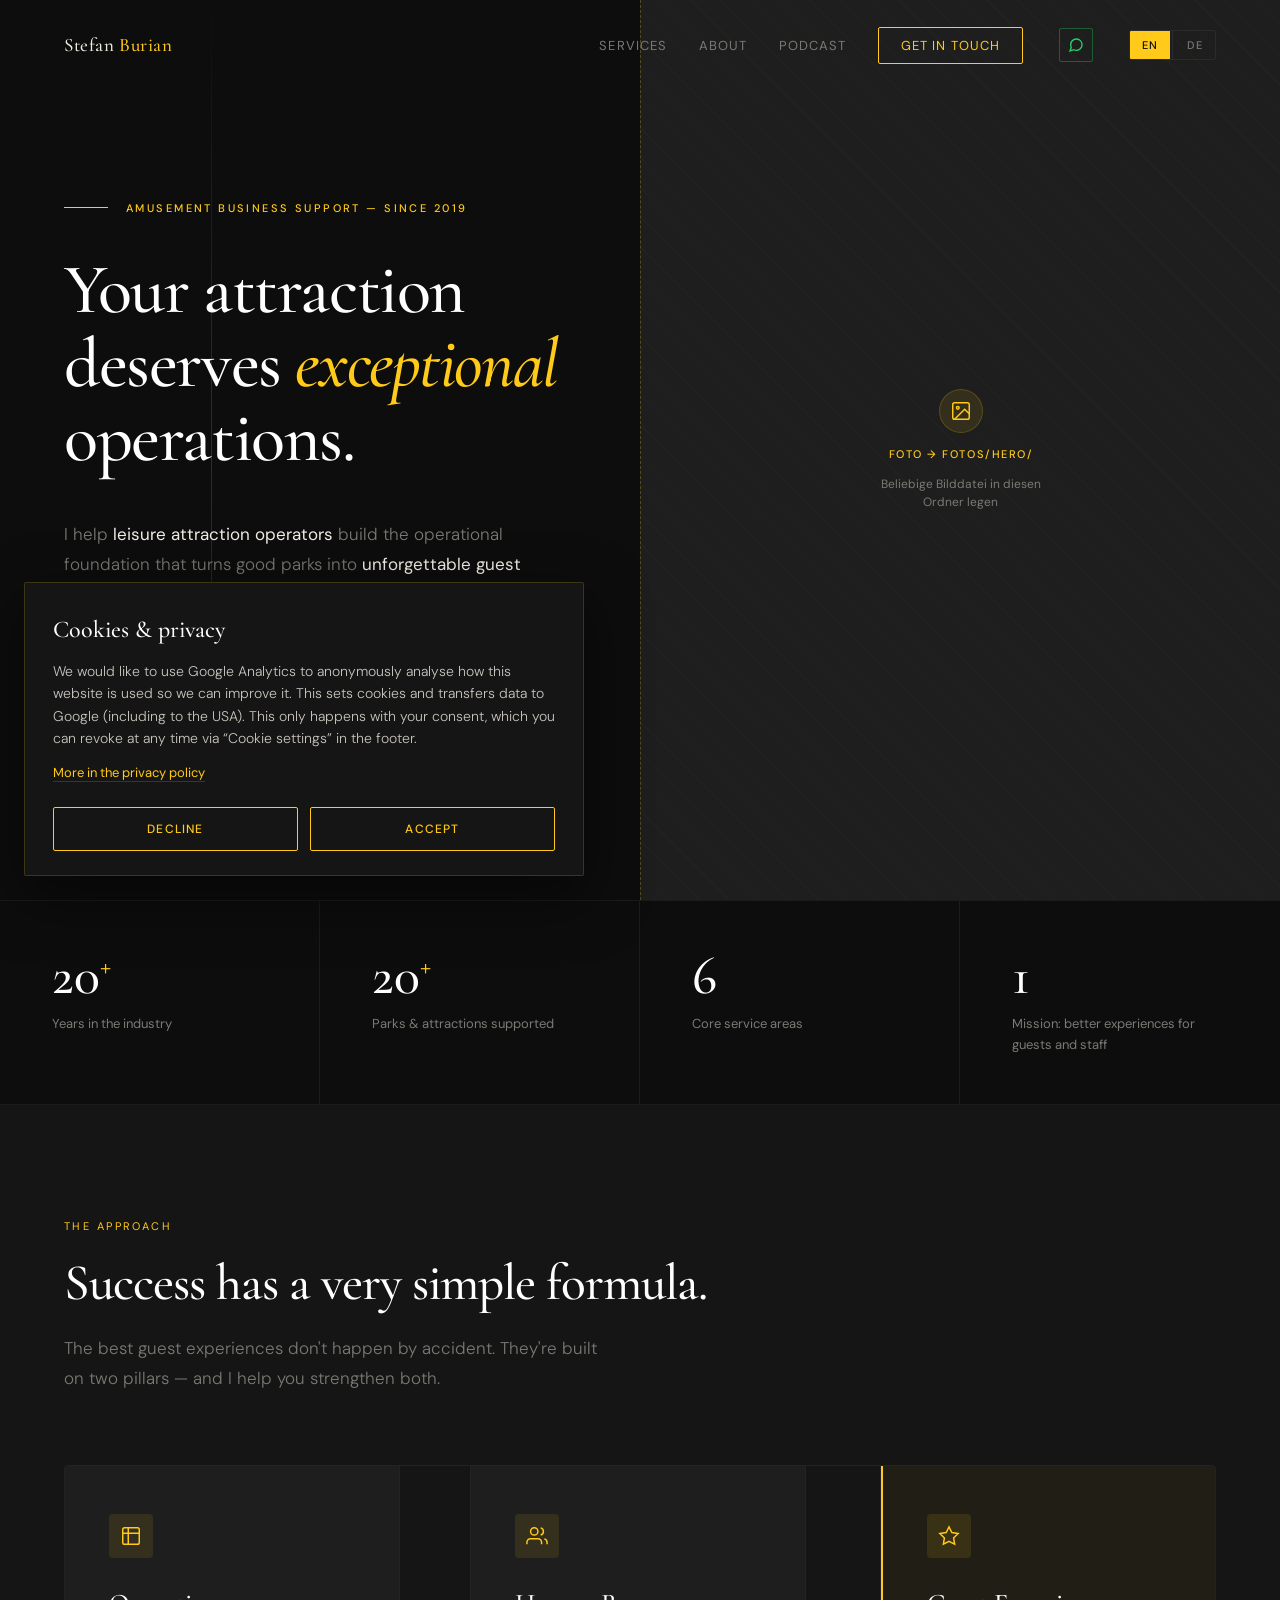
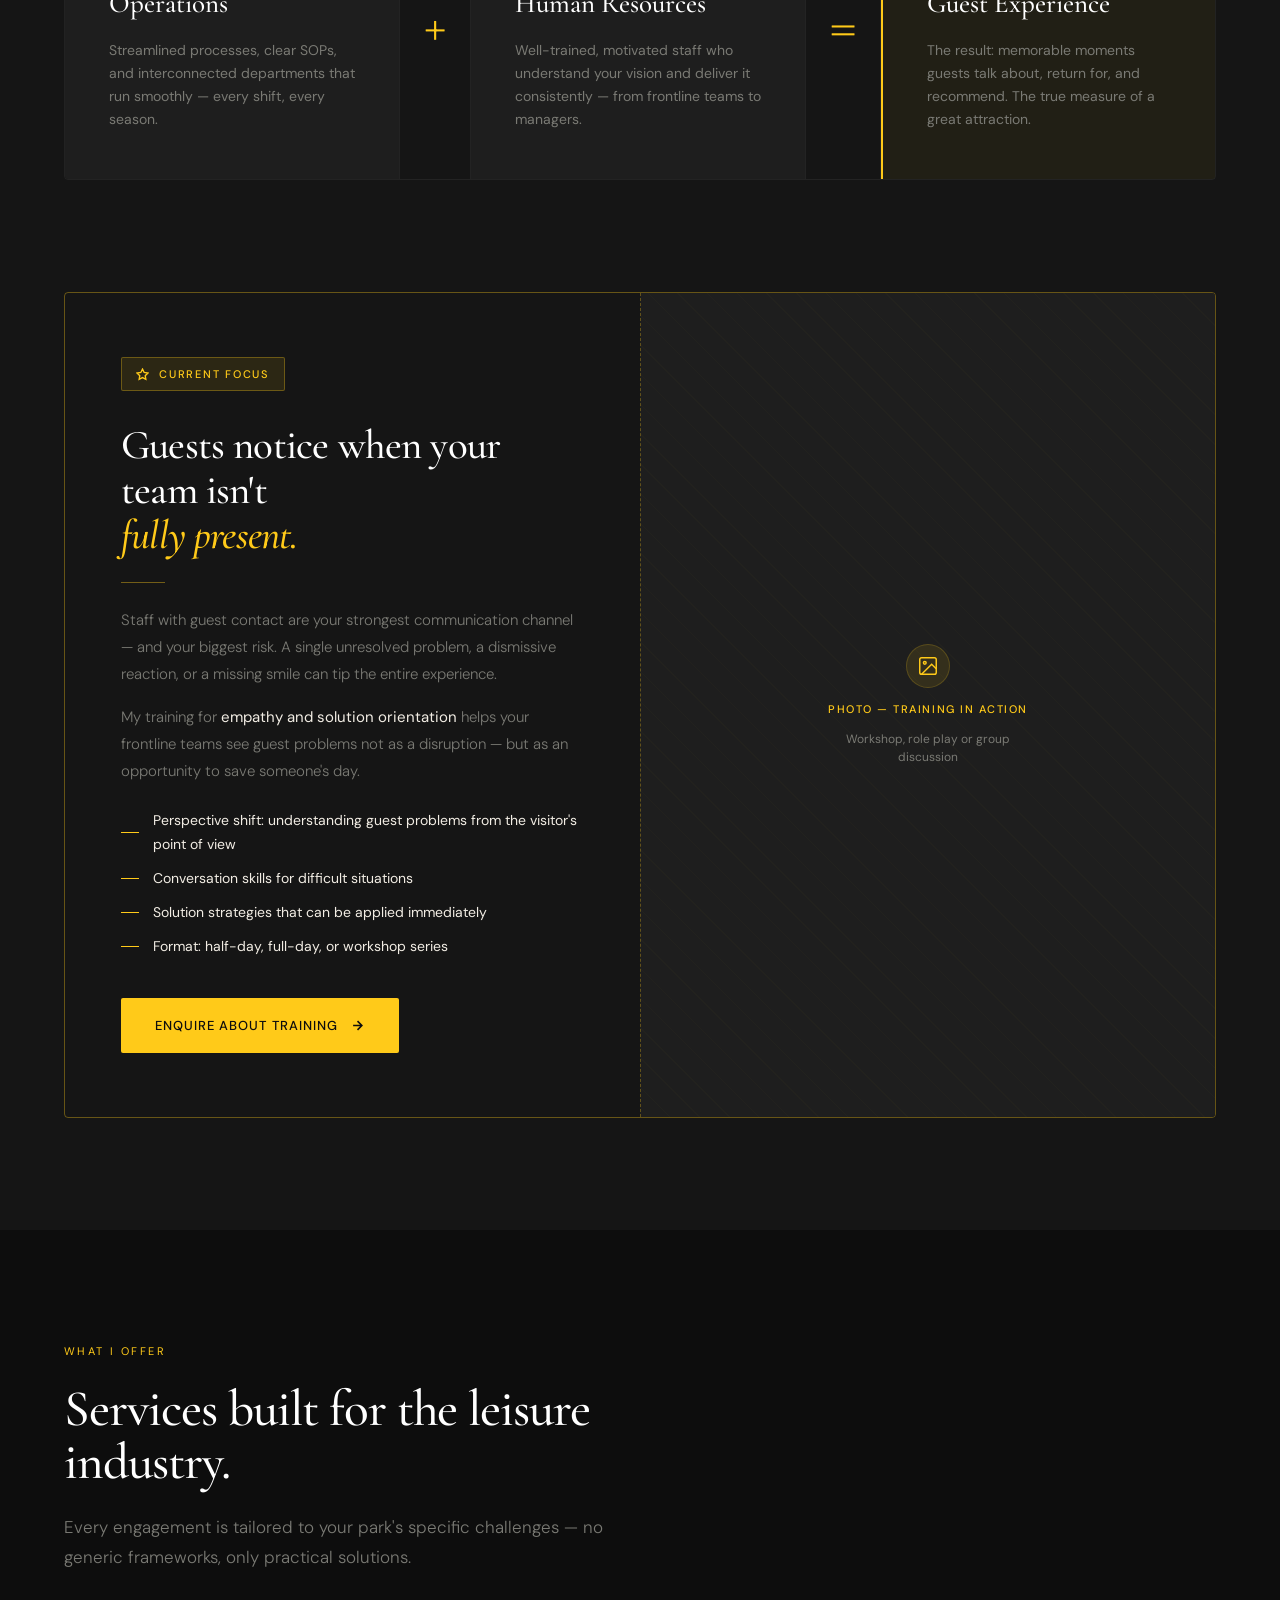
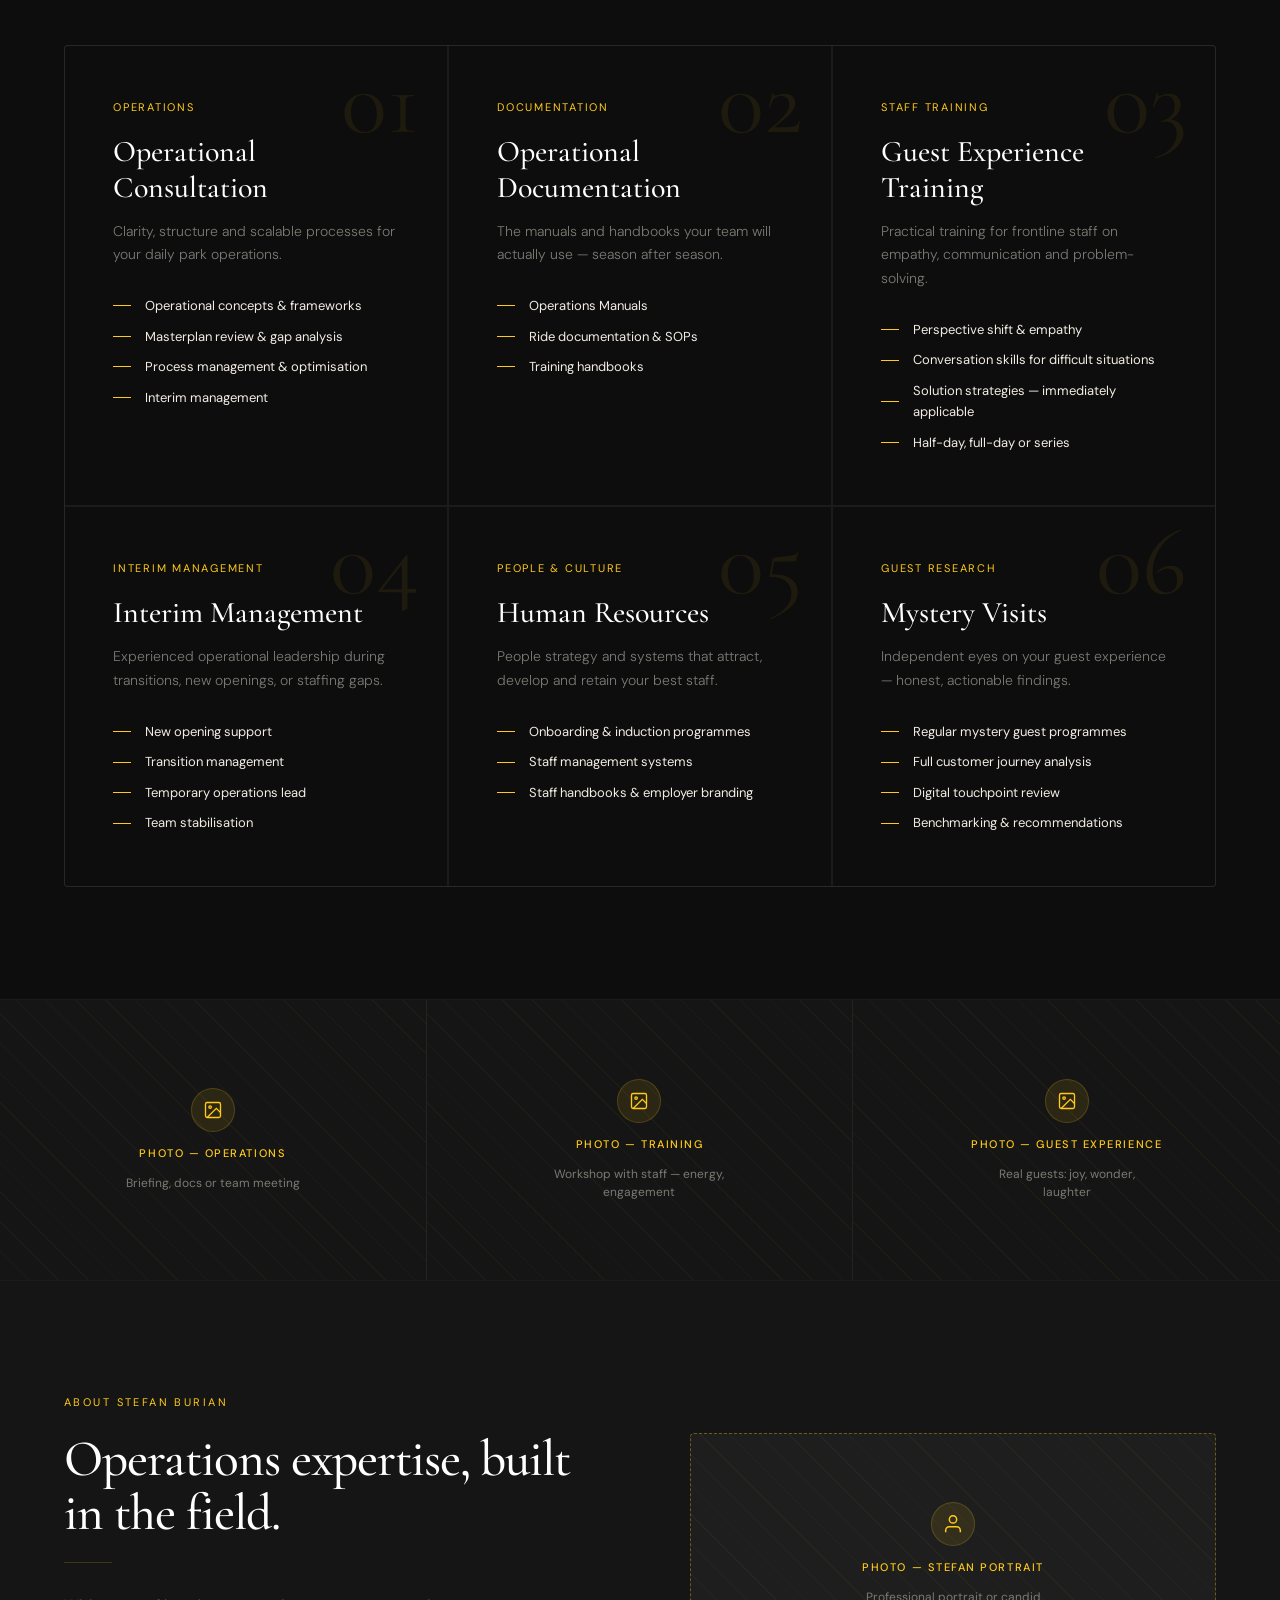
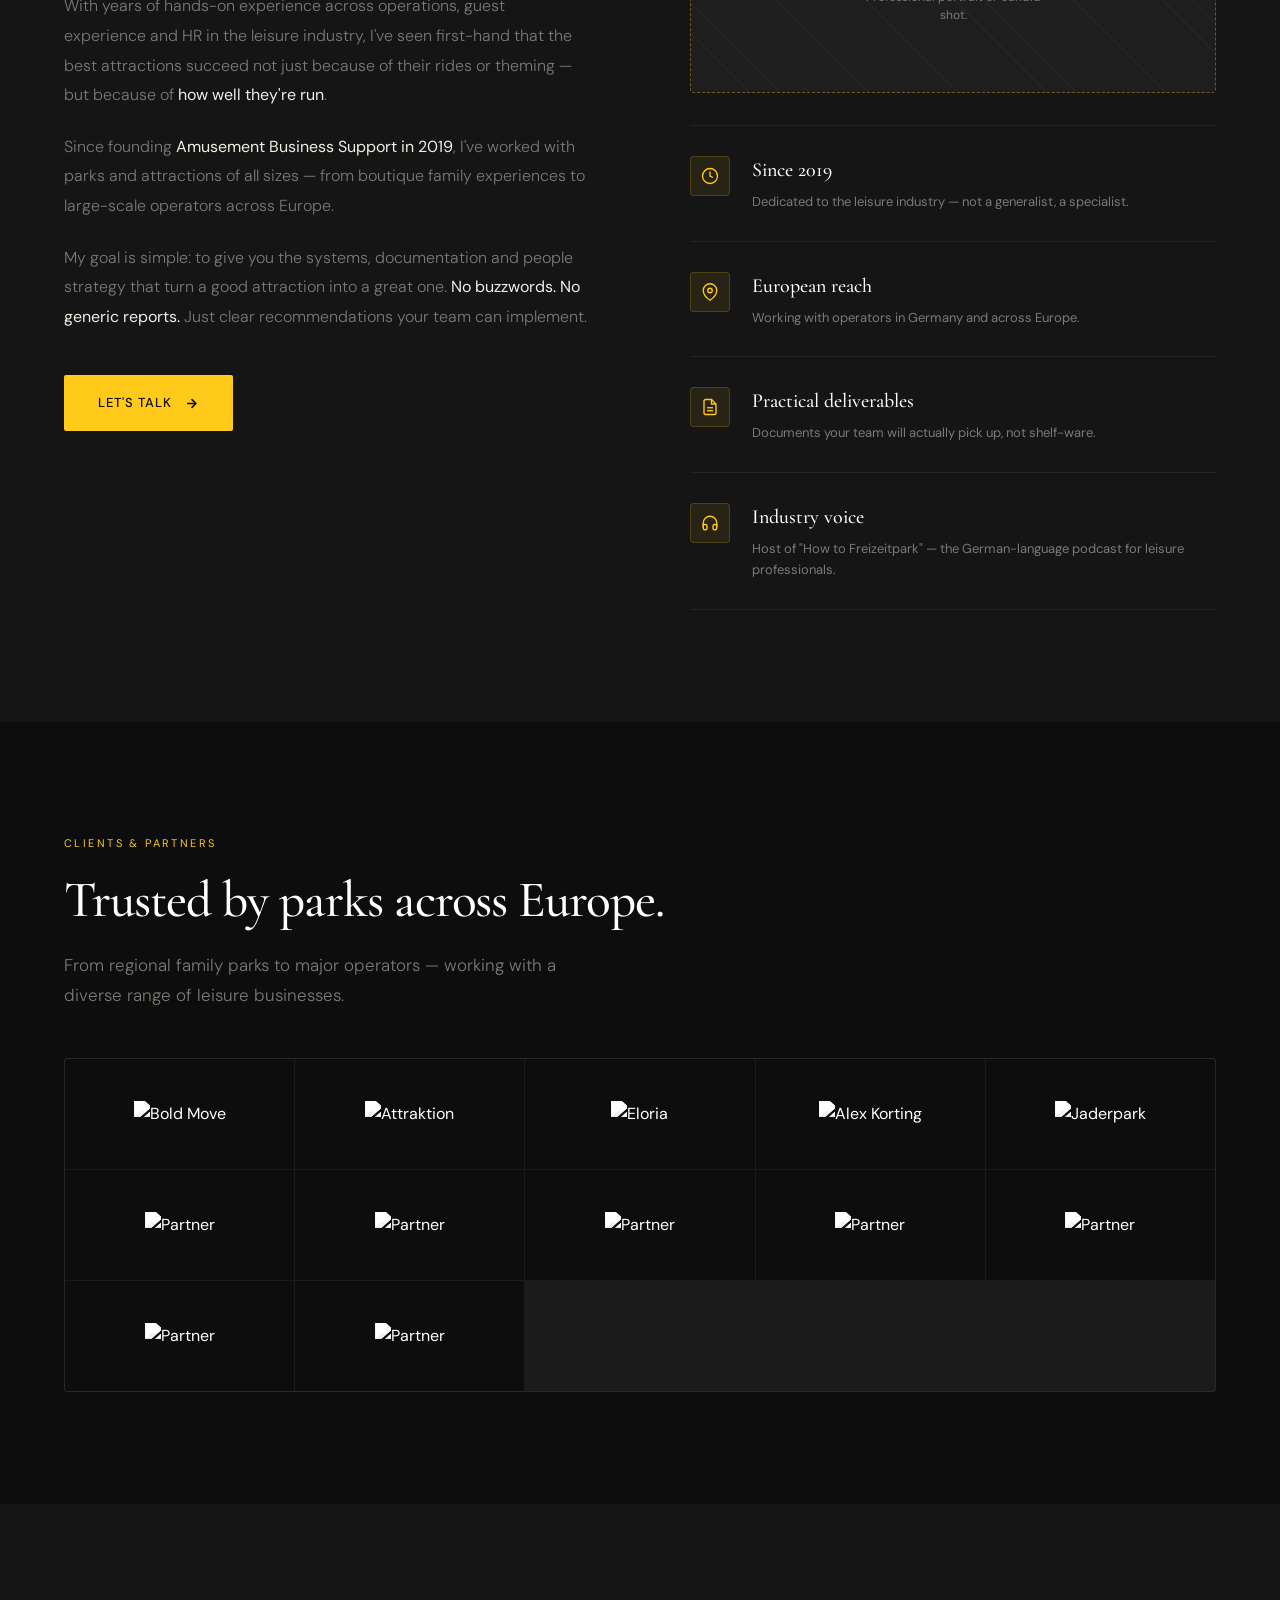
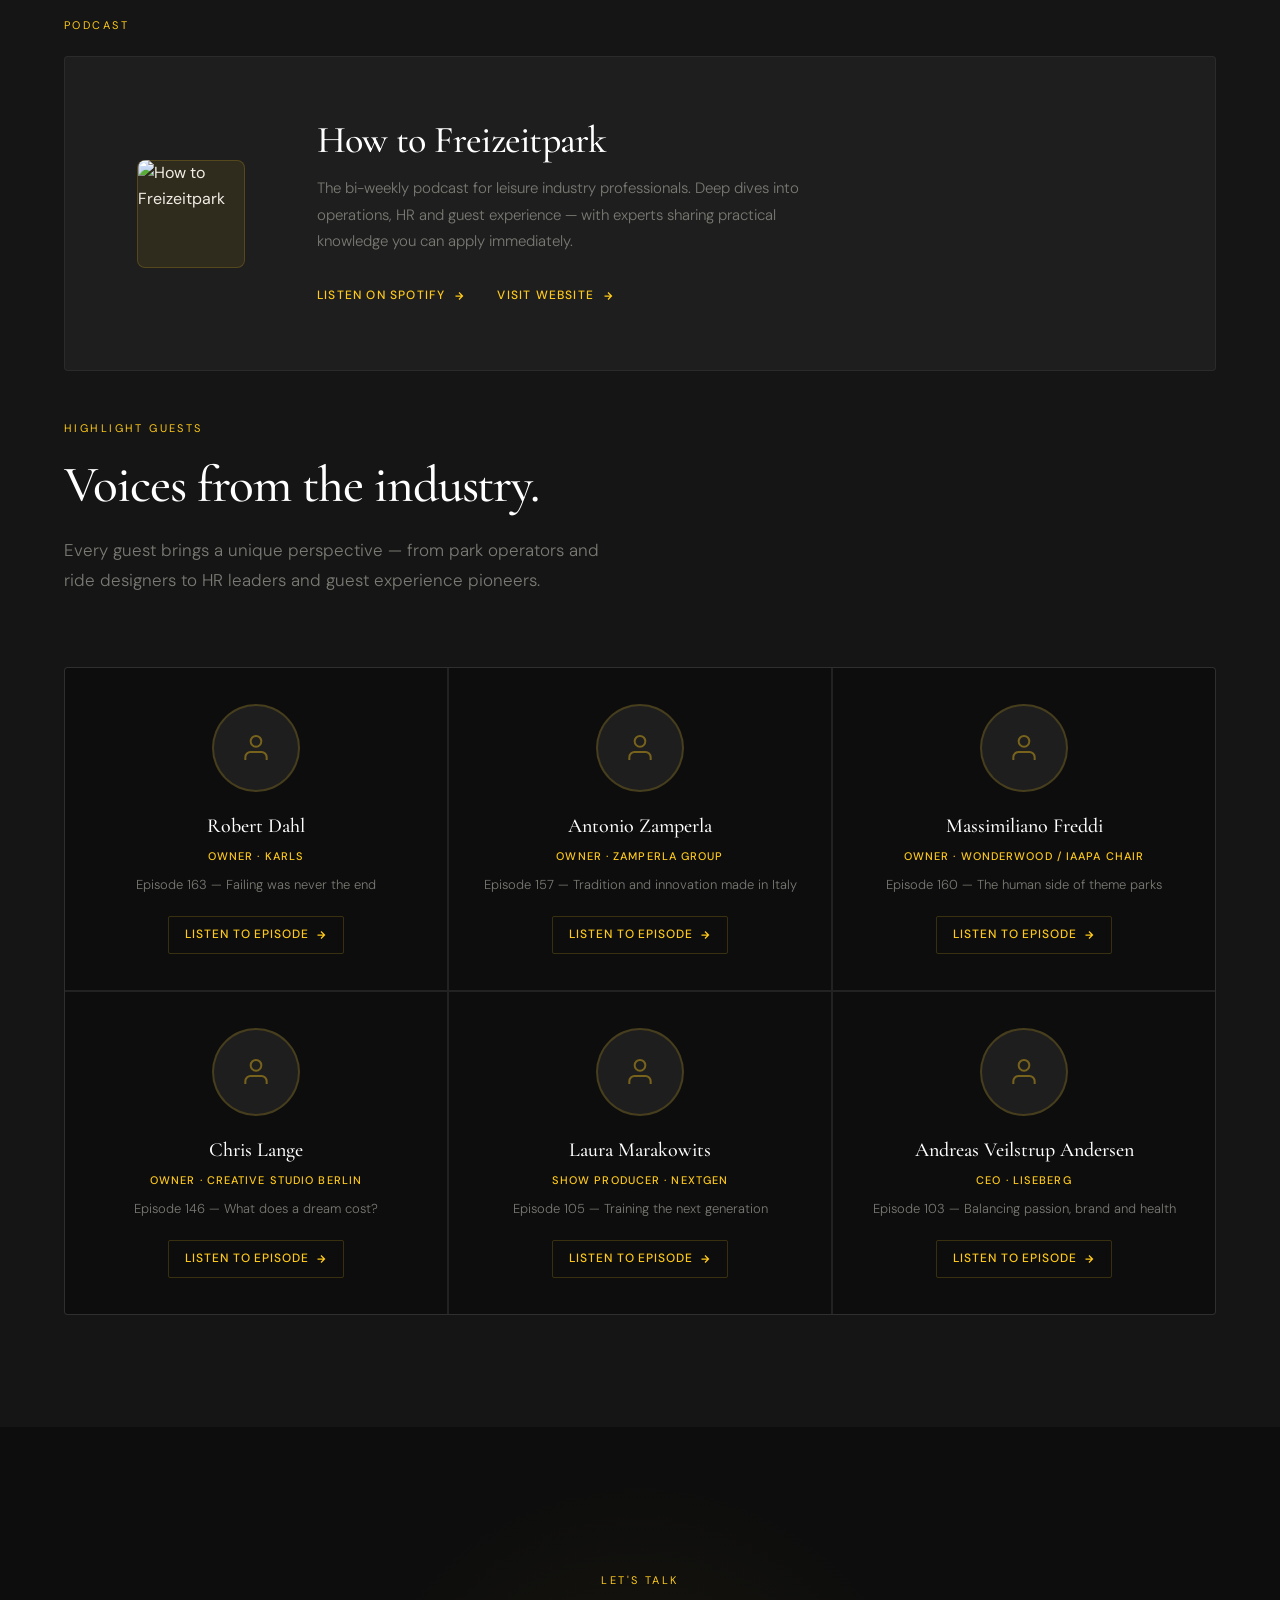
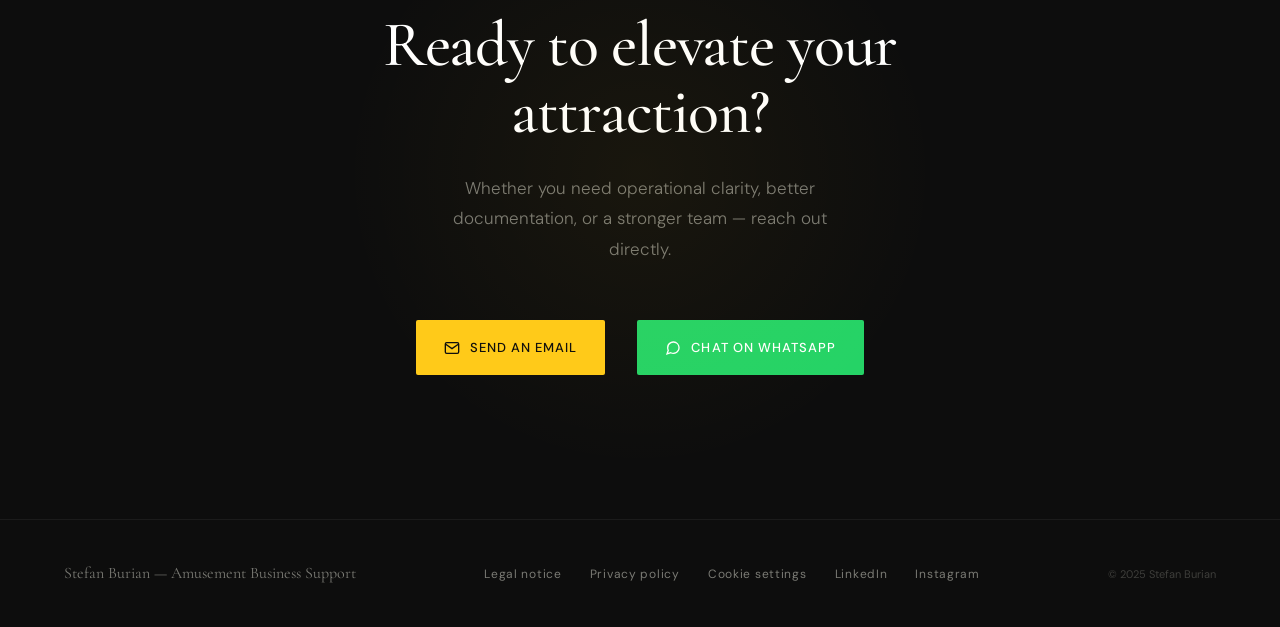
==== commit d2a7ab3c: "Add cookie consent banner; load Google Analytics only after consent - cookie-consent.js: bilingual b" ====
--- a/index.html
+++ b/index.html
@@ -1,15 +1,8 @@
 <!DOCTYPE html>
 <html lang="en">
 <head>
-	<!-- Google tag (gtag.js) -->
-<script async src="https://www.googletagmanager.com/gtag/js?id=G-MH4B6GJ4E5"></script>
-<script>
-  window.dataLayer = window.dataLayer || [];
-  function gtag(){dataLayer.push(arguments);}
-  gtag('js', new Date());
-
-  gtag('config', 'G-MH4B6GJ4E5');
-</script>
+<!-- Cookie-Banner: lädt Google Analytics erst nach Einwilligung -->
+<script src="cookie-consent.js" defer></script>
 <meta charset="UTF-8"><meta name="viewport" content="width=device-width,initial-scale=1.0">
 <title>Stefan Burian — Amusement Business Support</title>
 <link rel="preconnect" href="https://fonts.googleapis.com">
@@ -1173,6 +1166,7 @@
   <ul class="footer-links">
     <li><a href="impressum.html" data-en="Legal notice" data-de="Impressum">Legal notice</a></li>
     <li><a href="datenschutz.html" data-en="Privacy policy" data-de="Datenschutz">Privacy policy</a></li>
+    <li><a href="#" data-cookie-settings data-en="Cookie settings" data-de="Cookie-Einstellungen">Cookie settings</a></li>
     <li><a href="https://www.linkedin.com/in/experience-stefanburian/" target="_blank">LinkedIn</a></li>
     <li><a href="https://www.instagram.com/howtofreizeitpark/" target="_blank">Instagram</a></li>
   </ul>
